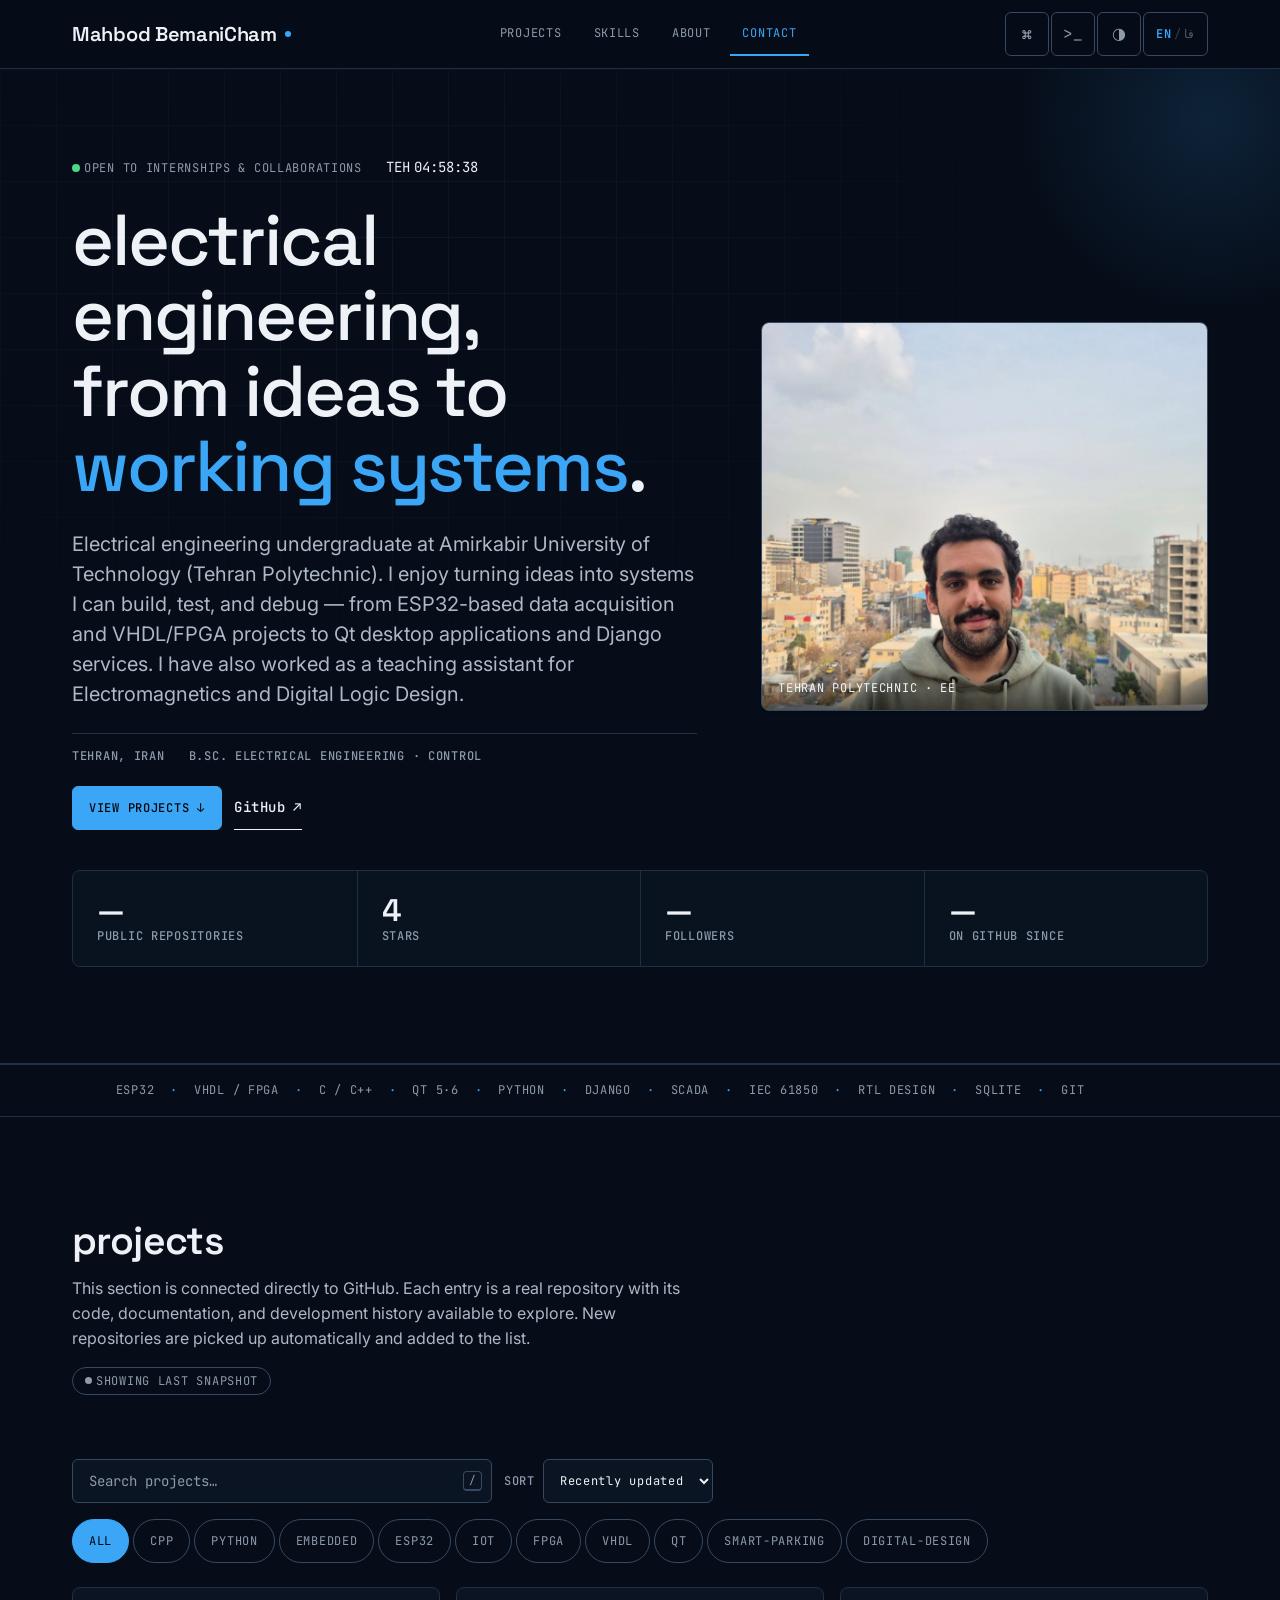
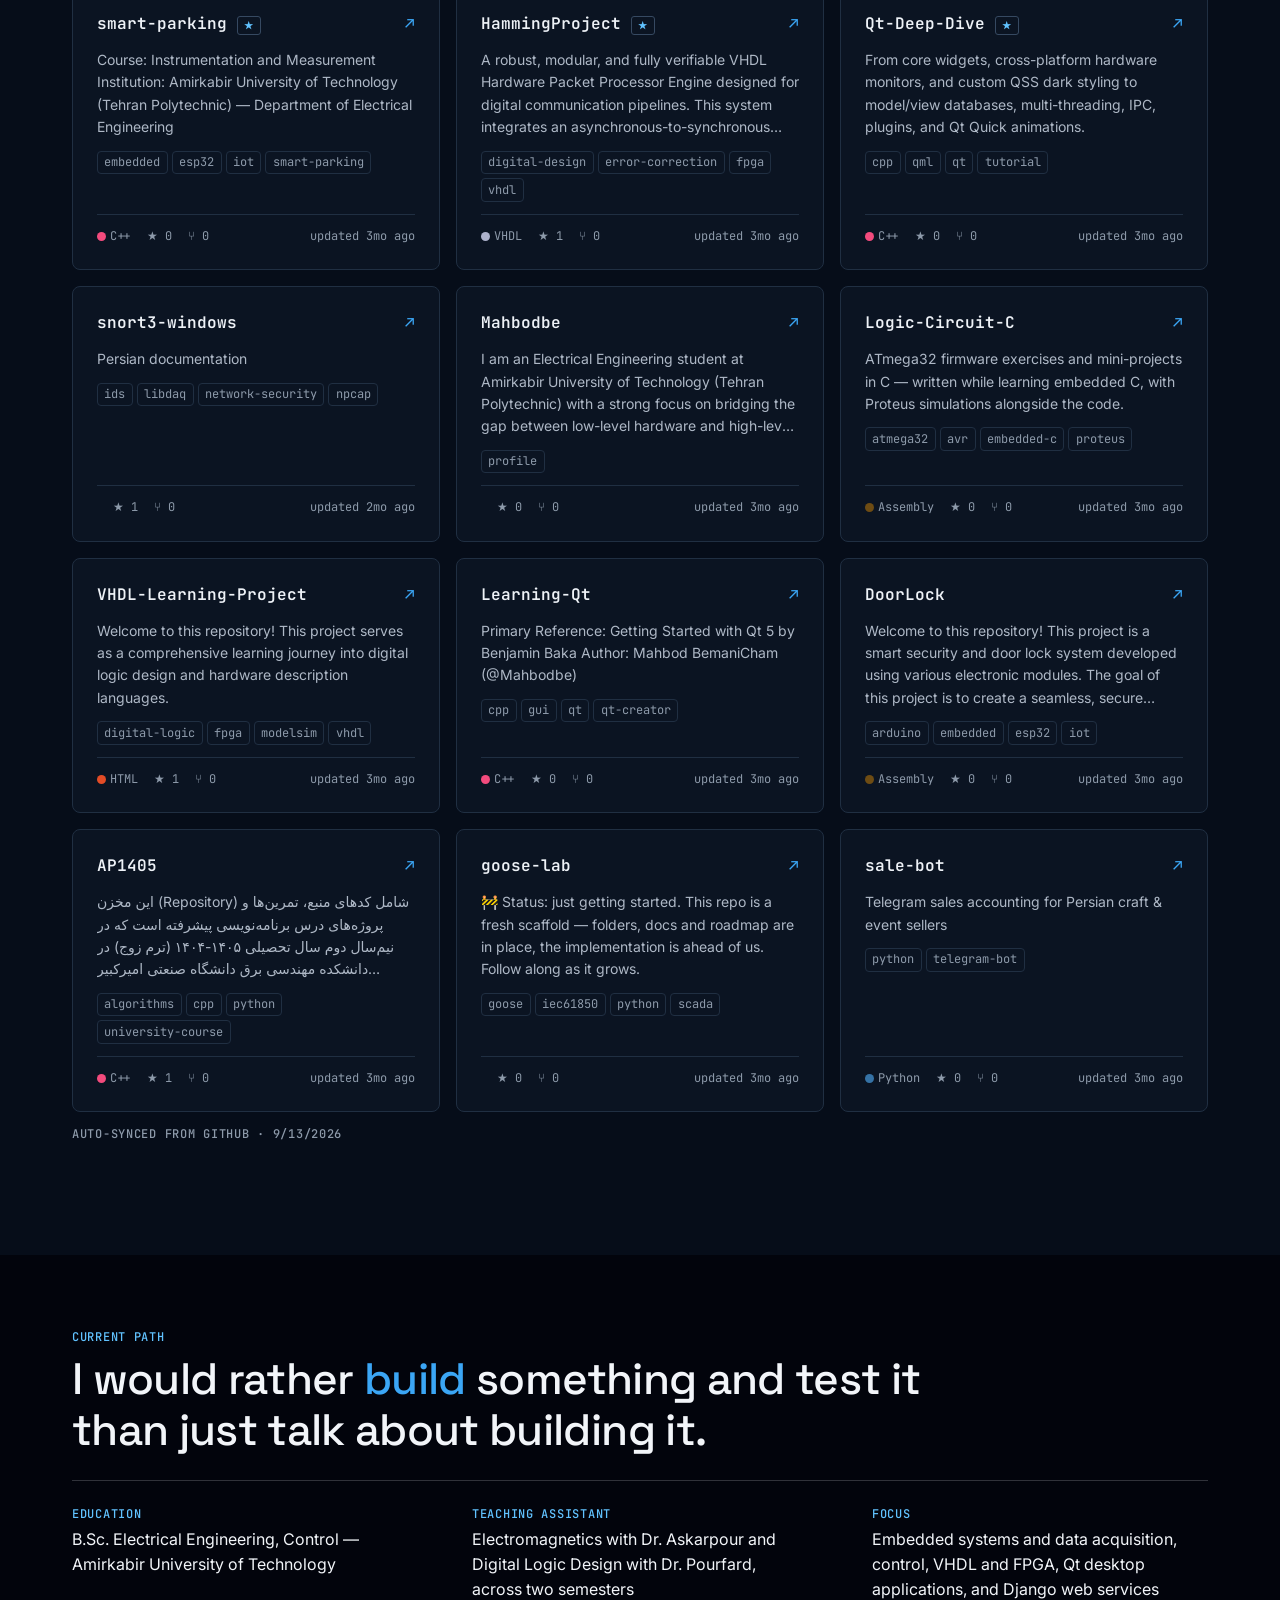
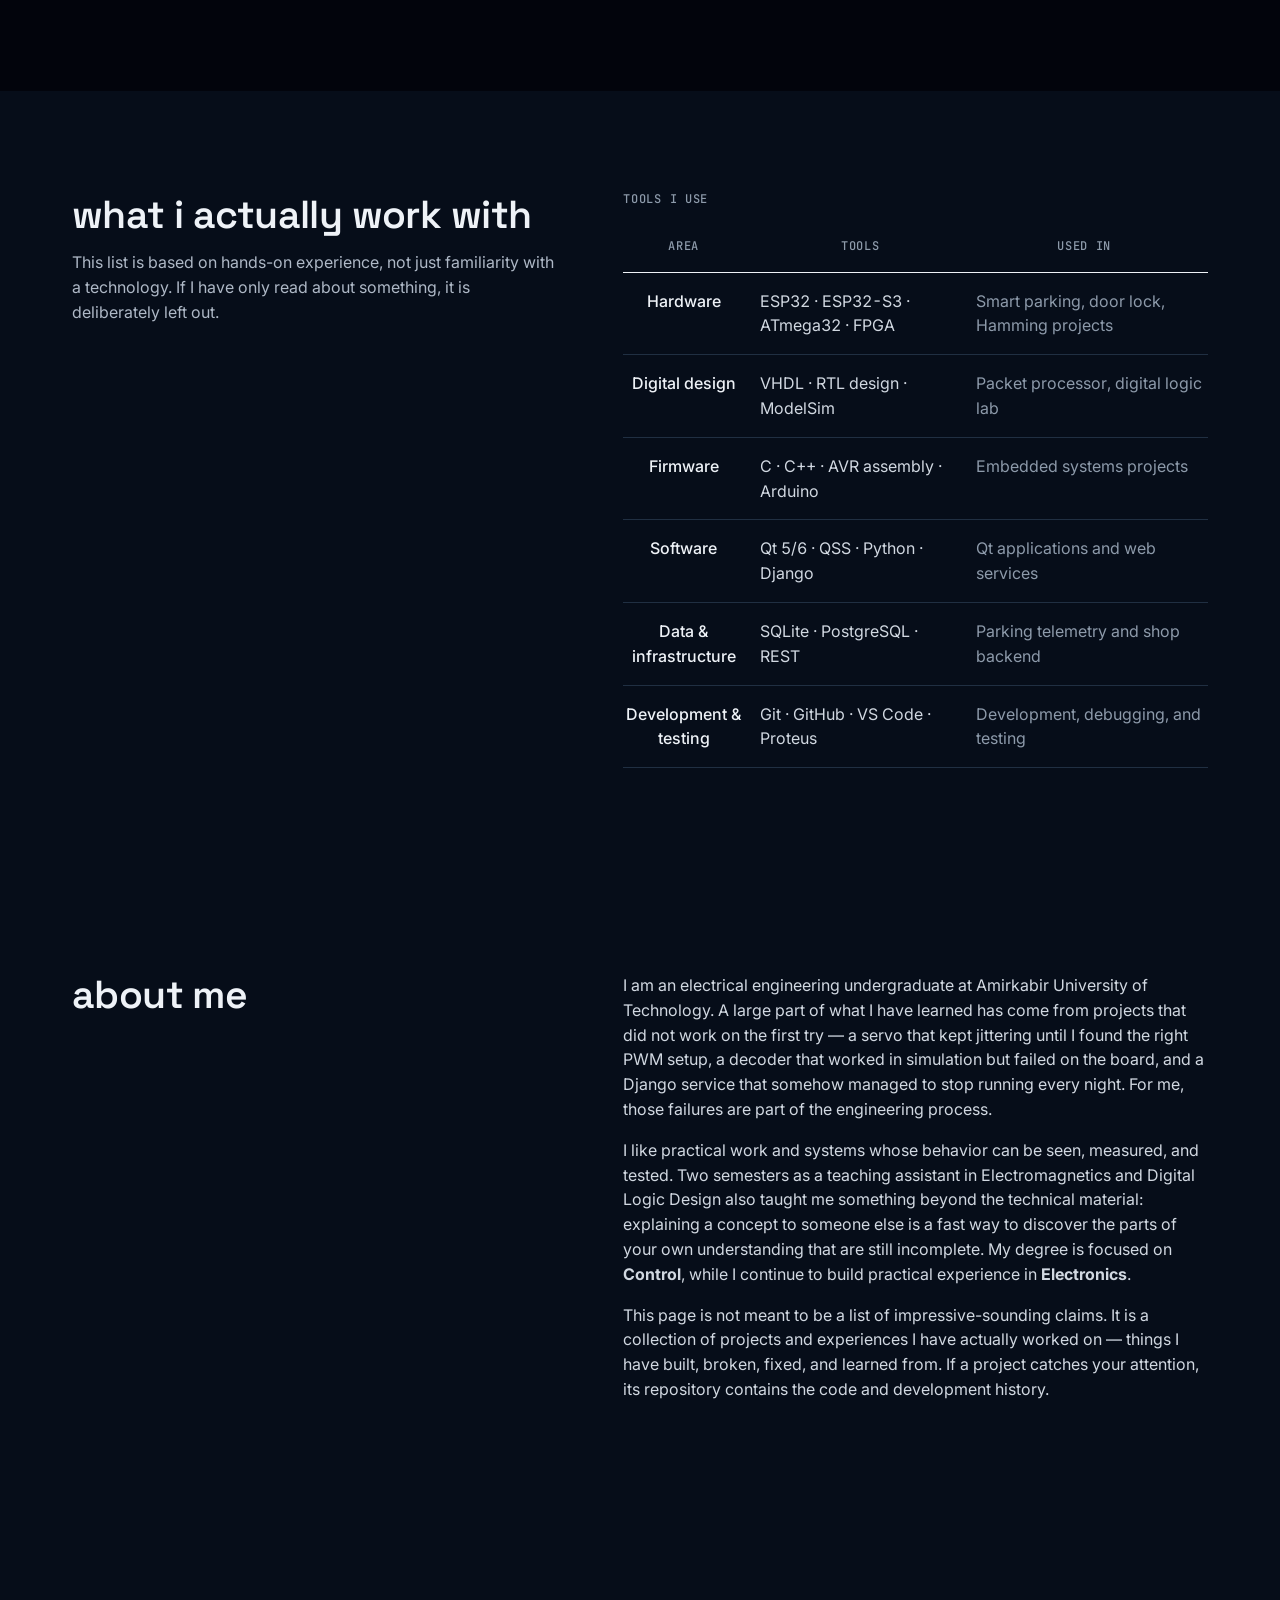
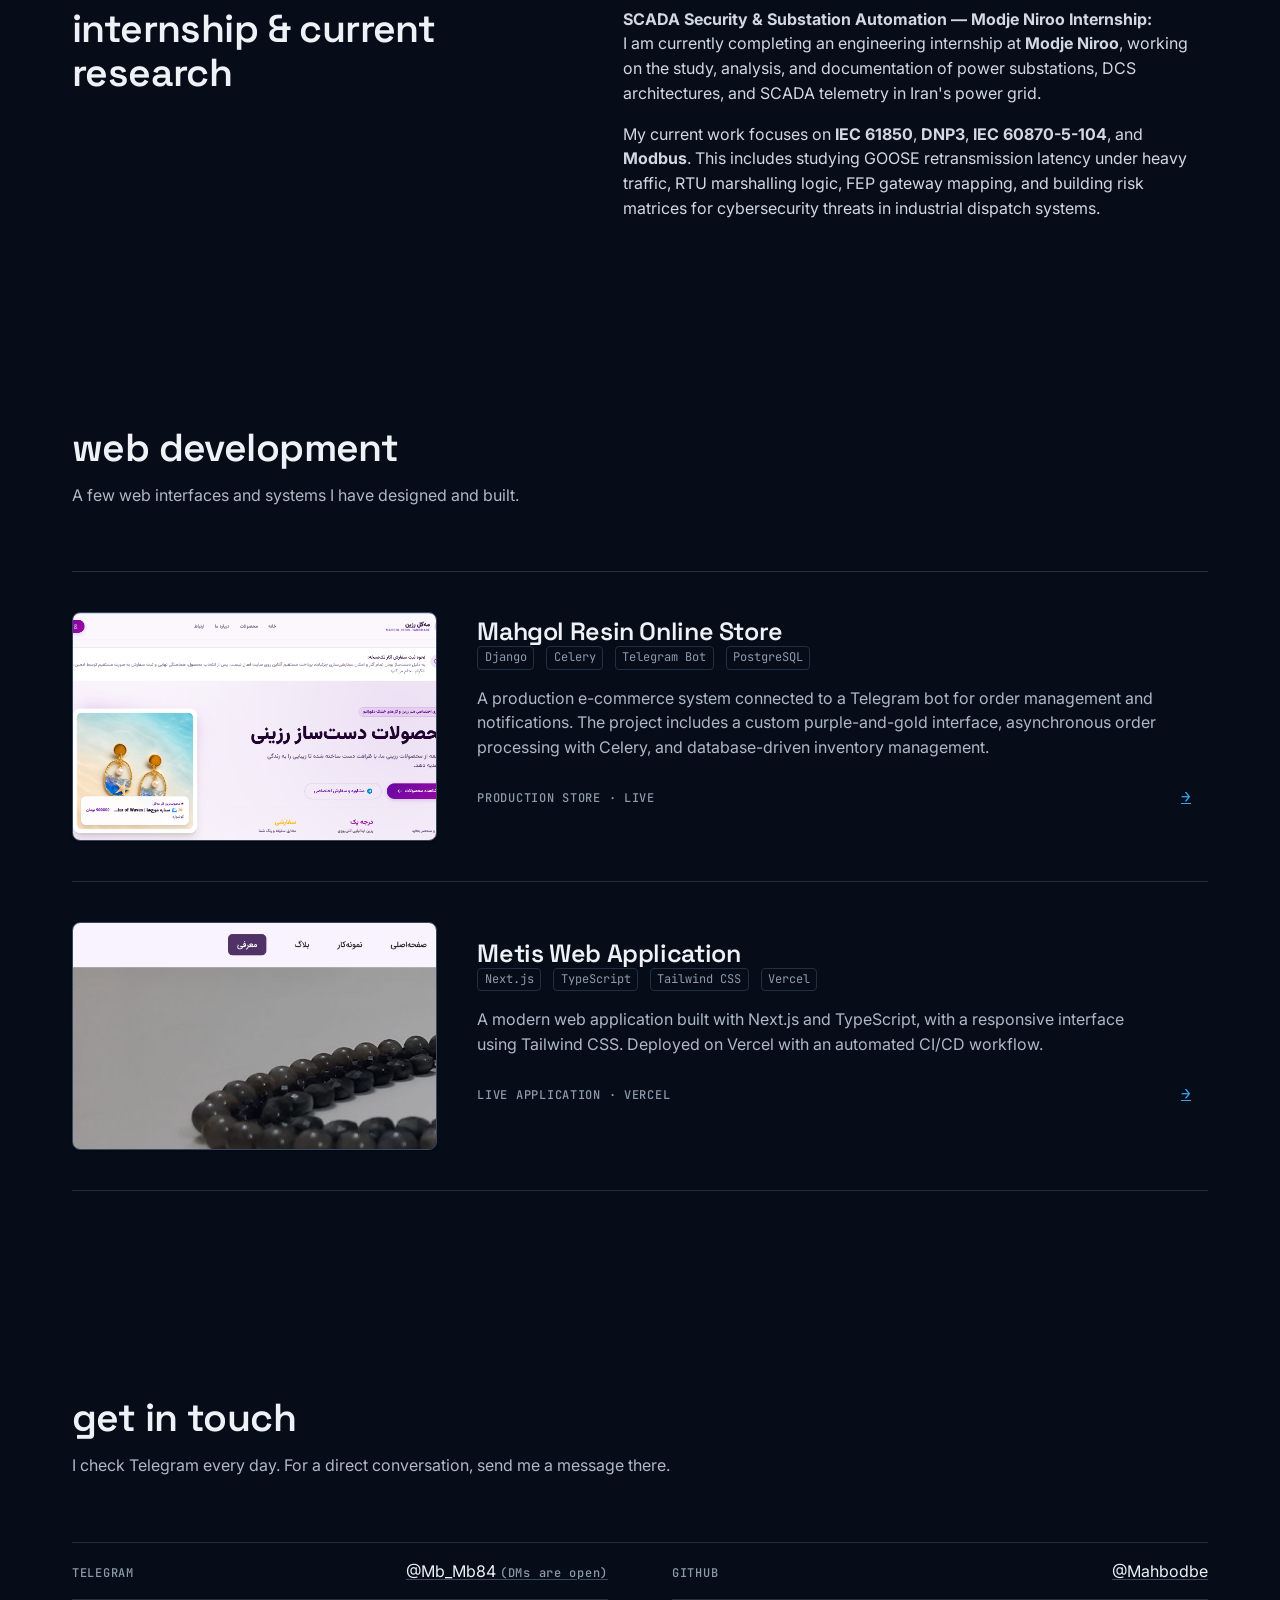
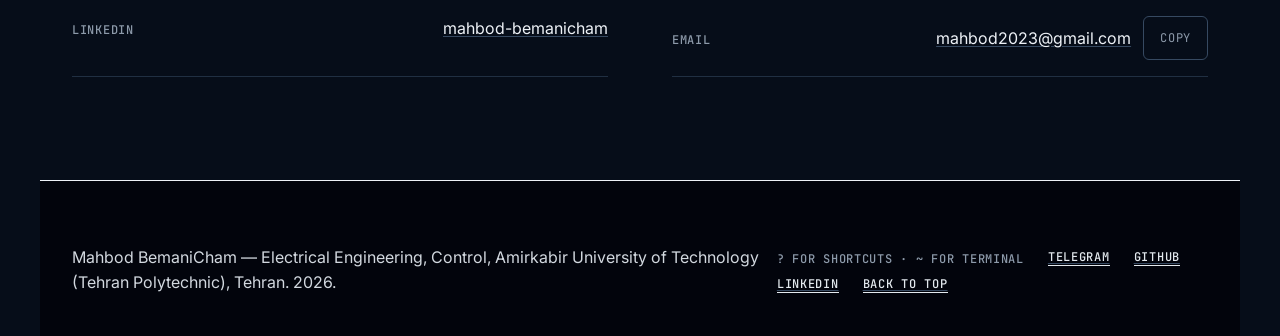
==== index.html @ abaa996c "Update index.html" ====
<!DOCTYPE html>
<html lang="en" data-theme="cobalt">
<head>
<meta charset="UTF-8" />
<meta name="viewport" content="width=device-width, initial-scale=1" />
<title>Mahbod BemaniCham — Electrical Engineering, Amirkabir University of Technology</title>
<meta name="robots" content="index, follow" />
<link rel="canonical" href="https://nomoreidea.ir/" />
<meta property="og:url" content="https://nomoreidea.ir/" />
<meta property="og:site_name" content="Mahbod BemaniCham" />
<meta name="twitter:card" content="summary_large_image" />
<meta name="twitter:title" content="Mahbod BemaniCham — Electrical Engineering, AUT" />
<meta name="twitter:description" content="Electrical engineering student at Amirkabir University of Technology. Embedded systems, digital design, and instrumentation." />
<meta name="twitter:image" content="https://avatars.githubusercontent.com/u/129793596?v=4" />
<meta name="description" content="Electrical engineering student at Amirkabir University of Technology (Tehran Polytechnic). Embedded systems, digital design, and instrumentation — a living index of work, synced straight from GitHub." />
<meta name="color-scheme" content="dark light" />
<meta name="theme-color" content="#141824" />
<meta property="og:type" content="profile" />
<meta property="og:title" content="Mahbod BemaniCham — Electrical Engineering, AUT" />
<meta property="og:description" content="Embedded systems, digital design, and instrumentation. A living index of work." />
<meta property="og:image" content="https://avatars.githubusercontent.com/u/129793596?v=4" />
<link rel="icon" href="data:image/svg+xml,%3Csvg xmlns='http://www.w3.org/2000/svg' viewBox='0 0 32 32'%3E%3Crect width='32' height='32' rx='6' fill='%2310131c'/%3E%3Crect x='8' y='8' width='16' height='16' rx='2' fill='%235aa7ff'/%3E%3C/svg%3E" />
<script>
/* theme + language boot — runs before paint to avoid flashes */
(function(){try{
  var t=localStorage.getItem("site_theme");if(t)document.documentElement.setAttribute("data-theme",t);
  var l=localStorage.getItem("site_lang");
  if(l){document.documentElement.lang=l;document.documentElement.dir=(l==="fa"?"rtl":"ltr");}
}catch(e){}})();
</script>
<link rel="preconnect" href="https://fonts.googleapis.com" />
<link rel="preconnect" href="https://fonts.gstatic.com" crossorigin />
<link rel="preconnect" href="https://api.github.com" />
<link href="https://fonts.googleapis.com/css2?family=Space+Grotesk:wght@400;500;600;700&family=Inter:wght@400;500;600&family=JetBrains+Mono:wght@400;500;600&family=Vazirmatn:wght@400;500;600;700&display=swap" rel="stylesheet" />
<link rel="stylesheet" href="css/site.css" />
<script type="application/ld+json">
{
  "@context": "https://schema.org",
  "@type": "Person",
  "name": "Mahbod BemaniCham",
  "url": "https://nomoreidea.ir/",
  "image": "https://avatars.githubusercontent.com/u/129793596?v=4",
  "jobTitle": "Electrical Engineering Student",
  "description": "Electrical engineering student focused on embedded systems, digital design, and instrumentation.",
  "affiliation": {
    "@type": "CollegeOrUniversity",
    "name": "Amirkabir University of Technology"
  },
  "sameAs": [
    "https://github.com/Mahbodbe",
    "https://www.linkedin.com/in/mahbod-bemanicham-048b252ab"
  ],
  "knowsAbout": [
    "Embedded Systems",
    "Digital Design",
    "FPGA",
    "VHDL",
    "ESP32",
    "SCADA",
    "Industrial Control Systems"
  ]
}
</script>
</head>

<body>
<a class="skip" href="#work" data-i18n="skip_to_index">Skip to the index</a>
<div class="progress" aria-hidden="true"><i id="progressBar"></i></div>

<header class="nav">
  <div class="shell nav__inner">
    <a class="wordmark" href="#top"><span data-i18n="brand">Mahbod BemaniCham</span><span class="wordmark__dot" aria-hidden="true"></span></a>
    <nav class="nav__links" aria-label="Sections">
      <a class="nav__link" href="#work" data-i18n="nav_work">Work</a>
      <a class="nav__link" href="#stack" data-i18n="nav_stack">Stack</a>
      <a class="nav__link" href="#about" data-i18n="nav_about">About</a>
      <a class="nav__link" href="#contact" data-i18n="nav_contact">Contact</a>
    </nav>
    <div class="nav__actions">
      <button class="icon-btn" id="palBtn" type="button" aria-label="Open command palette" title="Ctrl K"><span aria-hidden="true">⌘</span></button>
      <button class="icon-btn" id="termBtn" type="button" aria-label="Open terminal" title="~"><span aria-hidden="true">>_</span></button>
      <button class="icon-btn" id="themeToggle" type="button" aria-label="Cycle color theme" title="T"><span aria-hidden="true">◑</span></button>
      <button class="lang-toggle" id="langToggle" type="button" aria-label="Switch language" data-i18n-aria="switch_language">
        <span class="lang-opt" data-l="en">EN</span><span class="lang-sep">/</span><span class="lang-opt" data-l="fa">فا</span>
      </button>
    </div>
  </div>
</header>

<main id="top">

  <!-- ── hero ─────────────────────────────────────────────── -->
  <section class="band hero">
    <div class="shell">
      <div class="status-row">
        <span class="status"><span class="status__dot" aria-hidden="true"></span><span data-i18n="status_open">Open to internships & collaborations</span></span>
        <span class="clock" aria-hidden="true"><span>TEH</span><span id="tehranClock">--:--:--</span></span>
      </div>
      <div class="hero__grid">
        <div class="hero__col">
          <h1 class="hero__display" data-i18n="hero_title">electrical engineering, built with <em>precision</em>.</h1>
          <p class="hero__lede" data-i18n="hero_lede">
            Undergraduate at Amirkabir University of Technology (Tehran Polytechnic).
            I work at the seam where firmware meets hardware — ESP32 data acquisition,
            VHDL on FPGA, Qt desktop applications, Django services. Teaching assistant
            for Electromagnetics and Digital Logic Design.
          </p>
          <div class="hero__meta">
            <span class="label" data-i18n="meta_loc">Tehran, Iran</span>
            <span class="label" data-i18n="meta_degree">B.Sc. Electrical Engineering (Control Major · Electronics Minor)</span>
          </div>
          <div class="hero__actions" style="display:flex;flex-wrap:wrap;gap:var(--space-sm);">
            <a class="btn-solid" href="#work"><span data-i18n="view_index">Browse the live index</span> <span aria-hidden="true">↓</span></a>
            <a class="cta-type" href="https://github.com/Mahbodbe" target="_blank" rel="noreferrer">GitHub <span aria-hidden="true">↗</span></a>
          </div>
        </div>
        <figure class="hero__portrait">
          <img class="hero__img" src="images/mahbod.jpg" alt="Mahbod BemaniCham — Chest-up portrait against Tehran cityscape" fetchpriority="high" />
          <figcaption>Tehran Polytechnic · EE</figcaption>
        </figure>
      </div>
      <div class="stats reveal" id="stats">
        <div class="stats__cell"><span class="stats__num" id="statRepos">—</span><span class="label" data-i18n="count_repos">Public repositories</span></div>
        <div class="stats__cell"><span class="stats__num" id="statStars">—</span><span class="label" data-i18n="count_stars">Stars earned</span></div>
        <div class="stats__cell"><span class="stats__num" id="statFollowers">—</span><span class="label" data-i18n="count_followers">Followers</span></div>
        <div class="stats__cell"><span class="stats__num" id="statSince">—</span><span class="label" data-i18n="count_since">On GitHub since</span></div>
      </div>
    </div>
  </section>

  <!-- ── capabilities ─────────────────────────────────────── -->
  <div class="band caps" role="presentation">
    <ul class="shell">
      <li>ESP32</li><li>VHDL / FPGA</li><li>C / C++</li><li>Qt 5·6</li><li>Python</li><li>Django</li>
      <li>SCADA</li><li>IEC 61850</li><li>RTL Design</li><li>SQLite</li><li>Git</li>
    </ul>
  </div>

  <!-- ── live project index (dynamic) ─────────────────────── -->
  <section class="band section" id="work">
    <div class="shell">
      <header class="section__head">
        <h2 class="section__title" data-i18n="work_title">the index</h2>
        <p class="section__note" data-i18n="work_note">Every entry below is a repository you can open and read. This section is wired directly to GitHub — when a new repository appears, its card is generated automatically from the top of its README.</p>
        <span class="badge-live is-off" id="liveBadge"><i aria-hidden="true"></i><span id="liveBadgeText" data-i18n="badge_syncing">syncing…</span></span>
      </header>
      <div class="toolbar">
        <div class="toolbar__search">
          <input id="projSearch" type="search" autocomplete="off" spellcheck="false"
                 placeholder="Filter repositories…" aria-label="Filter repositories" data-i18n-ph="search_ph" />
          <kbd class="kbd" aria-hidden="true">/</kbd>
        </div>
        <label class="toolbar__sort">
          <span class="label" data-i18n="sort_label">sort</span>
          <select id="projSort" aria-label="Sort repositories">
            <option value="pushed" data-i18n="sort_pushed">Recently pushed</option>
            <option value="stars" data-i18n="sort_stars">Most starred</option>
            <option value="name" data-i18n="sort_name">Name A→Z</option>
          </select>
        </label>
      </div>
      <div class="chips" id="projChips"></div>
      <div class="pgrid" id="projectGrid" aria-live="polite">
        <noscript><p class="pgrid-state">JavaScript is off — browse repositories directly at github.com/Mahbodbe</p></noscript>
      </div>
      <p class="sync-note label" id="syncNote" data-i18n="sync_pending">snapshot pending first sync</p>
    </div>
  </section>

  <!-- ── plate ────────────────────────────────────────────── -->
  <section class="plate"><div class="shell"><div class="plate__inner"><span class="plate__label" data-i18n="plate_label">Live Environment</span><p class="plate__claim" data-i18n="plate_claim">I would rather build the thing than <em>write</em> about building it.</p><dl class="plate__grid"><div class="plate__row"><dt data-i18n="studying">Studying</dt><dd data-i18n="studying_value">B.Sc. Electrical Engineering (Control Major · Electronics Minor), Amirkabir University of Technology (Tehran Polytechnic)</dd></div><div class="plate__row"><dt data-i18n="ta">Teaching assistant</dt><dd data-i18n="ta_value">Electromagnetics (Dr. Askarpour) and Digital Logic Design (Dr. Pourfard), separate semesters</dd></div><div class="plate__row"><dt data-i18n="focus">Focus</dt><dd data-i18n="focus_value">Embedded data acquisition, VHDL on FPGA, Qt desktop applications, Django web services</dd></div></dl></div></div></section>

  <!-- ── stack ────────────────────────────────────────────── -->
  <section class="band section" id="stack"><div class="shell"><div class="section--split"><header class="section__head"><h2 class="section__title" data-i18n="tools_title">what i actually use</h2><p class="section__note" data-i18n="tools_note">Grouped by where it sits in a build, not by how confident it sounds. Anything I have only read about is not on this list.</p></header><table class="spec"><caption class="label" data-i18n="tools_caption">Working tool set</caption><thead><tr><th scope="col" data-i18n="tools_layer">Layer</th><th scope="col" data-i18n="tools_tools">Tools</th><th scope="col" data-i18n="tools_used">Used in</th></tr></thead><tbody><tr><th scope="row" data-i18n="tool_silicon">Silicon</th><td>ESP32 · ESP32-S3 · ATmega32 · FPGA</td><td data-i18n="tool_silicon_used">Parking DAQ, door lock, Hamming</td></tr><tr><th scope="row" data-i18n="tool_hdl">Hardware description</th><td>VHDL · RTL design · ModelSim</td><td data-i18n="tool_hdl_used">Packet processor, logic lab</td></tr><tr><th scope="row" data-i18n="tool_firmware">Firmware</th><td>C · C++ · AVR assembly · Arduino</td><td data-i18n="tool_firmware_used">All embedded builds</td></tr><tr><th scope="row" data-i18n="tool_application">Application</th><td>Qt 5/6 · QSS · Python · Django</td><td data-i18n="tool_application_used">Qt Deep Dive, web services</td></tr><tr><th scope="row" data-i18n="tool_data">Data</th><td>SQLite · PostgreSQL · REST</td><td data-i18n="tool_data_used">Parking telemetry, shop backend</td></tr><tr><th scope="row" data-i18n="tool_bench">Bench</th><td>Git · GitHub · VS Code · Proteus</td><td data-i18n="tool_bench_used">Every project above</td></tr></tbody></table></div></div></section>

  <!-- ── about ────────────────────────────────────────────── -->
  <section class="band section" id="about"><div class="shell section--split"><header class="section__head"><h2 class="section__title" data-i18n="about_title">about</h2></header><div class="prose"><p data-i18n="about_p1">I am an electrical engineering undergraduate at Amirkabir University of Technology. Most of what I know came from projects that did not work the first time — a servo that jittered until the PWM channel was right, a decoder that passed simulation and failed on the board, a Django worker that died quietly every night at three.</p><p data-i18n="about_p2">I prefer hardware you can touch and courses you can teach. Two semesters as an undergraduate teaching assistant — Electromagnetics with Dr. Askarpour, Digital Logic Design with Dr. Pourfard — taught me that explaining a concept twice is the fastest way to find the hole in your own understanding of it. My academic path is anchored on a <strong>Control Systems</strong> major, actively reinforced with an <strong>Electronics</strong> minor.</p><p data-i18n="about_p3">This page is an index, not a pitch. If something here is relevant to you, the repository is one click away and the commit history is honest about how long it took.</p></div></div></section>

  <!-- ── internships ──────────────────────────────────────── -->
  <section class="band section" id="internships"><div class="shell section--split"><header class="section__head"><h2 class="section__title" data-i18n="internships_title">internships & active research</h2></header><div class="prose"><p data-i18n="int_p1"><strong>SCADA Security & Substation Automation (Modje Niroo Internship):</strong><br />I am currently passing an engineering internship at <strong>Modje Niroo</strong>, actively analyzing, studying, and documenting conventional substations, DCS (Distributed Control Systems), and national SCADA telemetry layouts in Iran's power grid.</p><p data-i18n="int_p2">My current research focuses on the <strong>IEC 61850</strong>, <strong>DNP3</strong>, <strong>IEC 60870-5-104</strong>, and <strong>Modbus</strong> protocol chains. Specifically, I am compiling detailed technical logs on GOOSE message retransmission latency under heavy traffic spikes, RTU marshalling logic, FEP gateway mapping, and compiling risk matrices for potential cybersecurity threat vectors on industrial dispatching.</p></div></div></section>

  <!-- ── web designs ──────────────────────────────────────── -->
  <section class="band section" id="webdesigns"><div class="shell"><header class="section__head"><h2 class="section__title" data-i18n="webdesigns_title">web designs</h2><p class="section__note" data-i18n="webdesigns_note">Selected web interfaces and storefront systems I have engineered.</p></header><div class="index"><div class="row"><div class="row__thumb"><img src="images/projects/mahgol.png" alt="Mahgol Resin Storefront — live preview" loading="lazy" /></div><div><h3 class="row__title" data-i18n="w1_title">Mahgol Resin E-Commerce Storefront</h3><ul class="row__stack"><li>Django</li><li>Celery</li><li>Telegram Bot</li><li>PostgreSQL</li></ul><p class="row__desc" data-i18n="w1_desc">A high-performance production e-commerce engine integrated with an active Telegram notification bot for seamless purchase workflows. Features a royal purple and gold theme customized to match the brand's exact design palette, asynchronous order dispatching with Celery, and real-time database-driven product inventory management.</p><p class="row__side"><span class="label" data-i18n="w1_side">Production-grade storefront · Live</span><a class="row__arrow mono" href="http://r8plj5dvfcc5.zozodogg.com/" target="_blank" rel="noreferrer" aria-label="Open Mahgol Resin live site">→</a></p></div></div><div class="row"><div class="row__thumb"><img src="images/projects/metis.png" alt="Metis Web Application — live preview" loading="lazy" /></div><div><h3 class="row__title" data-i18n="w2_title">Metis Web Application</h3><ul class="row__stack"><li>Next.js</li><li>TypeScript</li><li>Tailwind CSS</li><li>Vercel</li></ul><p class="row__desc" data-i18n="w2_desc">A modern web application built with Next.js and TypeScript, featuring a responsive design with Tailwind CSS. Deployed on Vercel with automatic CI/CD pipeline.</p><p class="row__side"><span class="label" data-i18n="w2_side">Live application · Vercel deployment</span><a class="row__arrow mono" href="https://metis-web-chi.vercel.app/" target="_blank" rel="noreferrer" aria-label="Open Metis live site">→</a></p></div></div></div></div></section>

  <!-- ── contact ──────────────────────────────────────────── -->
  <section class="band section" id="contact"><div class="shell"><header class="section__head"><h2 class="section__title" data-i18n="contact_title">get in touch</h2><p class="section__note" data-i18n="contact_note">Telegram is checked daily. Drop a direct message there.</p></header><dl class="contact"><div class="contact__row"><dt class="label" data-i18n="contact_telegram">Telegram</dt><dd><a class="link" href="https://t.me/Mb_Mb84" target="_blank" rel="noreferrer">@Mb_Mb84 <span class="label label--normal" data-i18n="contact_dm">(DMs are open — fast response)</span></a></dd></div><div class="contact__row"><dt class="label" data-i18n="contact_github">GitHub</dt><dd><a class="link" href="https://github.com/Mahbodbe" target="_blank" rel="noreferrer">@Mahbodbe</a></dd></div><div class="contact__row"><dt class="label" data-i18n="contact_linkedin">LinkedIn</dt><dd><a class="link" href="https://www.linkedin.com/in/mahbod-bemanicham-048b252ab" target="_blank" rel="noreferrer">mahbod-bemanicham</a></dd></div><div class="contact__row"><dt class="label" data-i18n="contact_email">Email</dt><dd><a class="link" href="mailto:mahbod2023@gmail.com">mahbod2023@gmail.com</a><button class="copy-btn" id="copyEmail" type="button" data-i18n="copy_email">copy</button></dd></div></dl></div></section>
</main>

<footer class="band"><div class="shell colophon"><p class="colophon__text" data-i18n="footer_text">Mahbod BemaniCham — Electrical Engineering (Control major, Electronics minor), Amirkabir University of Technology (Tehran Polytechnic), Tehran. 2026.</p><div class="colophon__meta"><span class="label" data-i18n="footer_hint">press ? for shortcuts · ~ for terminal</span><a class="link label" href="https://t.me/Mb_Mb84" target="_blank" rel="noreferrer">Telegram</a><a class="link label" href="https://github.com/Mahbodbe" target="_blank" rel="noreferrer">GitHub</a><a class="link label" href="https://www.linkedin.com/in/mahbod-bemanicham-048b252ab" target="_blank" rel="noreferrer">LinkedIn</a><a class="link label" href="#top" data-i18n="back_to_top">Back to top</a></div></div></footer>

<!-- ── command palette ────────────────────────────────────── -->
<div class="palette" id="palette" hidden role="dialog" aria-modal="true" aria-label="Command palette">
  <div class="palette__panel">
    <input class="palette__input" id="palInput" type="text" autocomplete="off" spellcheck="false" placeholder="Type a command or search…" data-i18n-ph="pal_ph" aria-label="Command input" />
    <ul class="palette__list" id="palList" role="listbox"></ul>
  </div>
</div>

<!-- ── terminal drawer ────────────────────────────────────── -->
<section class="term" id="term" hidden role="dialog" aria-modal="false" aria-label="Interactive terminal">
  <div class="term__bar"><span class="term__title">mahbod@tehran — zsh</span><button class="icon-btn" id="termClose" type="button" aria-label="Close terminal"><span aria-hidden="true">×</span></button></div>
  <div class="term__out" id="termOut"></div>
  <form class="term__line" id="termForm"><span class="term__prompt" aria-hidden="true">$</span><input id="termIn" type="text" autocomplete="off" spellcheck="false" aria-label="Terminal command" /></form>
</section>

<!-- ── shortcuts modal ────────────────────────────────────── -->
<div class="modal" id="shortcuts" hidden role="dialog" aria-modal="true" aria-label="Keyboard shortcuts">
  <div class="modal__panel">
    <h2 class="modal__title" data-i18n="sc_title">keyboard shortcuts</h2>
    <table><tbody>
      <tr><td data-i18n="sc_palette">Open command palette</td><td><kbd class="kbd">Ctrl</kbd> <kbd class="kbd">K</kbd></td></tr>
      <tr><td data-i18n="sc_search">Focus repository filter</td><td><kbd class="kbd">/</kbd></td></tr>
      <tr><td data-i18n="sc_theme">Cycle color theme</td><td><kbd class="kbd">T</kbd></td></tr>
      <tr><td data-i18n="sc_lang">Toggle EN / فارسی</td><td><kbd class="kbd">L</kbd></td></tr>
      <tr><td data-i18n="sc_term">Toggle terminal</td><td><kbd class="kbd">~</kbd></td></tr>
      <tr><td data-i18n="sc_help">This dialog</td><td><kbd class="kbd">?</kbd></td></tr>
      <tr><td data-i18n="sc_esc">Close overlays</td><td><kbd class="kbd">Esc</kbd></td></tr>
    </tbody></table>
    <button class="copy-btn modal__close" id="scClose" type="button" data-i18n="sc_close">close</button>
  </div>
</div>

<div class="toasts" id="toasts" aria-live="polite"></div>

<script src="js/i18n.js" defer></script>
<script src="js/data.js" defer></script>
<script src="js/app.js" defer></script>
</body>
</html>
---- css/site.css ----
/* Hallmark · genre: modern-minimal · macrostructure: Index-First
 * theme: Cobalt Night (default) + Paper / CRT / Ember via [data-theme]
 * v2: dynamic GitHub-backed project index, command palette, terminal,
 *     live stats, multi-theme, bilingual EN/FA with RTL.
 */

@import url("tokens.css");

html, body { overflow-x: hidden; }
*, *::before, *::after { box-sizing: border-box; }
html { -webkit-text-size-adjust: 100%; scroll-behavior: smooth; }
body {
  margin: 0;
  background: var(--color-paper);
  color: var(--color-ink-2);
  font-family: var(--font-body);
  font-size: var(--text-base);
  line-height: var(--lh-body);
  font-weight: 400;
  -webkit-font-smoothing: antialiased;
  text-rendering: optimizeLegibility;
  transition: background-color 0.25s var(--ease-out), color 0.25s var(--ease-out);
}
img, svg { display: block; max-width: 100%; height: auto; }
::selection { background: var(--color-accent); color: var(--color-accent-ink); }
:focus-visible { outline: 2px solid var(--color-focus); outline-offset: 2px; }

/* ── scroll progress ─────────────────────────────────────── */
.progress { position: fixed; top: 0; left: 0; right: 0; height: 2px; z-index: calc(var(--z-sticky-nav) + 1); pointer-events: none; background: transparent; display: none; }
.progress.on { display: block; }
.progress i { display: block; height: 100%; width: 0; background: linear-gradient(90deg, var(--color-accent), var(--color-accent-bright)); transition: width 80ms linear; }

/* ── utilities ───────────────────────────────────────────── */
.shell { width: 100%; max-width: var(--shell); min-width: 0; margin-inline: auto; padding-inline: var(--page-gutter); }
.band { position: relative; min-width: 0; }
.label {
  font-family: var(--font-label);
  font-size: var(--text-xs);
  font-weight: 500;
  line-height: 1;
  letter-spacing: var(--tracking-label);
  text-transform: uppercase;
  color: var(--color-muted);
}
.mono { font-family: var(--font-mono); font-variant-numeric: tabular-nums; }
.tnum { font-variant-numeric: tabular-nums; }
.link { color: var(--color-ink); text-decoration: underline; text-decoration-color: var(--color-rule-2); text-decoration-thickness: 1px; text-underline-offset: 2px; transition: color var(--dur-short) var(--ease-out), text-decoration-color var(--dur-short) var(--ease-out); }
.link:hover { color: var(--color-accent); text-decoration-color: var(--color-accent); }

/* off-screen until focused — clip-path instead of left:-9999px */
.skip { position: absolute; inset-inline-start: 0; top: 0; width: 1px; height: 1px; overflow: hidden; clip-path: inset(50%); white-space: nowrap; z-index: var(--z-modal); background: var(--color-graphite); color: var(--color-footer-link); padding: var(--space-sm) var(--space-md); font-family: var(--font-label); font-size: var(--text-xs); letter-spacing: var(--tracking-label); text-transform: uppercase; text-decoration: none; }
.skip:focus { width: auto; height: auto; overflow: visible; clip-path: none; inset-inline-start: var(--page-gutter); top: var(--space-xs); }

/* every real <button> meets the 44px floor (WCAG + CI audit) */
button { min-height: 44px; min-width: 44px; }
.icon-btn {
  display: inline-flex; align-items: center; justify-content: center;
  width: 44px; height: 44px; padding: 0;
  background: transparent;
  border: var(--rule-hair) solid var(--color-rule-2);
  border-radius: var(--radius-input);
  cursor: pointer;
  font-family: var(--font-label);
  font-size: 1rem; line-height: 1;
  color: var(--color-muted);
  transition: border-color var(--dur-short) var(--ease-out), color var(--dur-short) var(--ease-out), background-color var(--dur-short) var(--ease-out);
}
.icon-btn:hover { border-color: var(--color-accent); color: var(--color-accent); }

kbd.kbd {
  font-family: var(--font-label);
  font-size: 0.6875rem;
  line-height: 1;
  color: var(--color-muted);
  border: var(--rule-hair) solid var(--color-rule-2);
  border-bottom-width: 2px;
  border-radius: 4px;
  padding: 3px 5px;
  white-space: nowrap;
}

/* reveal on scroll */
.reveal { opacity: 0; transform: translateY(14px); transition: opacity 0.5s var(--ease-out), transform 0.5s var(--ease-out); }
.reveal.in { opacity: 1; transform: none; }
@media (prefers-reduced-motion: reduce) { .reveal { opacity: 1; transform: none; } }

/* ── nav ─────────────────────────────────────────────────── */
.nav {
  position: relative;
  z-index: var(--z-sticky-nav);
  background: color-mix(in oklab, var(--color-paper) 78%, transparent);
  backdrop-filter: blur(12px);
  border-bottom: var(--rule-hair) solid var(--color-rule);
}
.nav.nav--stuck {
  position: fixed;
  inset-block-start: 0; inset-inline: 0;
  background: color-mix(in oklab, var(--color-paper) 94%, transparent);
  box-shadow: 0 6px 20px rgba(0, 0, 0, 0.18);
  animation: nav-drop-in 220ms var(--ease-out) both;
}
body.nav-has-sticky { padding-top: 64px; }
@keyframes nav-drop-in { from { transform: translateY(-100%); } to { transform: translateY(0); } }

.nav__inner { display: flex; align-items: center; justify-content: space-between; gap: var(--space-md); min-height: 4rem; min-width: 0; padding-block: var(--space-sm); }
.wordmark { display: inline-flex; align-items: center; gap: var(--space-xs); min-width: 0; height: 44px; align-self: center; font-family: var(--font-display); font-size: var(--text-md); font-weight: 600; line-height: 1; letter-spacing: var(--tracking-tight); color: var(--color-ink); text-decoration: none; white-space: nowrap; }
.wordmark:hover { color: var(--color-accent); }
.wordmark__dot { width: 6px; height: 6px; background: var(--color-accent); border-radius: 50%; display: inline-block; flex: none; box-shadow: 0 0 8px var(--color-glow); }

.nav__links { display: flex; align-items: center; gap: var(--space-xs); }
.nav__link { display: inline-flex; align-items: center; height: 44px; padding-inline: var(--space-sm); font-family: var(--font-label); font-size: var(--text-xs); letter-spacing: var(--tracking-label); text-transform: uppercase; color: var(--color-muted); text-decoration: none; white-space: nowrap; border-bottom: 2px solid transparent; transition: color var(--dur-short) var(--ease-out), border-color var(--dur-short) var(--ease-out); }
.nav__link:hover { color: var(--color-ink); }
.nav__link.is-active { color: var(--color-accent); border-bottom-color: var(--color-accent); }

.nav__actions { display: flex; align-items: center; gap: var(--space-3xs); }

.lang-toggle {
  display: inline-flex; align-items: center; justify-content: center; gap: var(--space-3xs);
  height: 44px; min-width: 44px; padding-inline: var(--space-sm);
  background: transparent;
  border: var(--rule-hair) solid var(--color-rule-2);
  border-radius: var(--radius-input);
  cursor: pointer;
  font-family: var(--font-label);
  font-size: var(--text-xs);
  letter-spacing: var(--tracking-label);
  color: var(--color-muted);
  transition: border-color var(--dur-short) var(--ease-out), color var(--dur-short) var(--ease-out);
}
.lang-toggle:hover { border-color: var(--color-accent); }
.lang-opt { opacity: 0.55; transition: opacity var(--dur-short) var(--ease-out); }
.lang-opt.is-active { opacity: 1; color: var(--color-accent); font-weight: 600; }
.lang-sep { opacity: 0.35; }

.pal-kbd { display: inline-flex; align-items: center; gap: 4px; }

/* ── hero ────────────────────────────────────────────────── */
.hero { padding-block: clamp(3rem, 7vw, 5.5rem) clamp(3rem, 8vw, 6rem); border-bottom: var(--rule-hair) solid var(--color-rule); position: relative; overflow: hidden; }
.hero::before {
  content: ""; position: absolute; inset: 0; pointer-events: none;
  background-image:
    linear-gradient(var(--color-rule) 1px, transparent 1px),
    linear-gradient(90deg, var(--color-rule) 1px, transparent 1px);
  background-size: 56px 56px;
  mask-image: radial-gradient(ellipse 90% 70% at 30% 20%, black 0%, transparent 62%);
  opacity: 0.35;
}
.hero::after {
  content: ""; position: absolute; pointer-events: none;
  inset-block-start: -160px; right: -140px;
  width: 420px; height: 420px;
  background: radial-gradient(circle, var(--color-glow) 0%, transparent 65%);
}
.hero .shell { position: relative; z-index: var(--z-raised); }

.status-row { display: flex; flex-wrap: wrap; align-items: center; gap: var(--space-sm) var(--space-lg); margin-bottom: var(--space-lg); }
.status { display: inline-flex; align-items: center; gap: var(--space-2xs); font-family: var(--font-label); font-size: var(--text-xs); letter-spacing: var(--tracking-label); text-transform: uppercase; color: var(--color-muted); }
.status__dot { width: 8px; height: 8px; border-radius: 50%; background: var(--color-ok); box-shadow: 0 0 0 0 color-mix(in oklab, var(--color-ok) 45%, transparent); animation: pulse-dot 2.4s var(--ease-in-out) infinite; }
@keyframes pulse-dot { 0% { box-shadow: 0 0 0 0 color-mix(in oklab, var(--color-ok) 45%, transparent); } 60% { box-shadow: 0 0 0 9px transparent; } 100% { box-shadow: 0 0 0 0 transparent; } }

.hero__grid { display: grid; grid-template-columns: minmax(0, 1fr); gap: var(--space-2xl); min-width: 0; }
.hero__col { display: flex; flex-direction: column; align-items: flex-start; gap: var(--space-lg); min-width: 0; }
.hero__display { font-family: var(--font-display); font-weight: var(--display-weight); font-style: var(--display-style); font-size: var(--text-display); line-height: var(--lh-display); letter-spacing: var(--tracking-display); color: var(--color-ink); margin: 0; overflow-wrap: anywhere; min-width: 0; max-width: 100%; text-wrap: balance; }
.hero__display em { font-style: normal; color: var(--color-accent); }
.hero__lede { max-width: 58ch; width: 100%; font-size: var(--text-md); line-height: 1.5; color: var(--color-neutral); margin: 0; overflow-wrap: anywhere; }
.hero__meta { display: flex; flex-wrap: wrap; align-items: center; gap: var(--space-sm) var(--space-lg); padding-top: var(--space-md); border-top: var(--rule-hair) solid var(--color-rule); width: 100%; min-width: 0; }
.cta-type { display: inline-flex; align-items: center; gap: var(--space-xs); min-height: 44px; font-family: var(--font-label); font-size: var(--text-sm); font-weight: 500; letter-spacing: 0.04em; color: var(--color-ink); text-decoration: none; border-bottom: var(--rule-hair) solid var(--color-ink); white-space: nowrap; transition: color var(--dur-short) var(--ease-out), border-color var(--dur-short) var(--ease-out); }
.cta-type:hover { color: var(--color-accent); border-color: var(--color-accent); }
.cta-type span { transition: transform var(--dur-short) var(--ease-out); }
.cta-type:hover span { transform: translateX(6px); }
[dir="rtl"] .cta-type:hover span { transform: translateX(-6px); }

.btn-solid { display: inline-flex; align-items: center; gap: var(--space-xs); min-height: 44px; padding-inline: var(--space-md); font-family: var(--font-label); font-size: var(--text-xs); font-weight: 500; letter-spacing: var(--tracking-label); text-transform: uppercase; text-decoration: none; cursor: pointer; background: var(--color-accent); color: var(--color-accent-ink); border: var(--rule-hair) solid var(--color-accent); border-radius: var(--radius-input); white-space: nowrap; transition: filter var(--dur-short) var(--ease-out), transform var(--dur-short) var(--ease-out); }
.btn-solid:hover { filter: brightness(1.08); }
.btn-solid:active { transform: translateY(1px); }

.hero__portrait { position: relative; width: 100%; aspect-ratio: 1.15; border-radius: var(--radius-card); overflow: hidden; border: var(--rule-hair) solid var(--color-rule-2); background: var(--color-paper-2); box-shadow: var(--shadow-card); margin: 0 !important; }
.hero__img { width: 100%; height: 100%; object-fit: cover; object-position: center 25%; }
.hero__portrait figcaption { position: absolute; inset-block-end: 0; inset-inline: 0; padding: var(--space-sm) var(--space-md); font-family: var(--font-label); font-size: var(--text-xs); letter-spacing: var(--tracking-label); text-transform: uppercase; color: var(--color-band-ink-strong); background: linear-gradient(transparent, rgba(0,0,0,0.55)); }

/* ── live stats strip ────────────────────────────────────── */
.stats { display: grid; grid-template-columns: repeat(2, minmax(0, 1fr)); border: var(--rule-hair) solid var(--color-rule); border-radius: var(--radius-card); overflow: hidden; margin-top: var(--space-xl); background: color-mix(in oklab, var(--color-paper-2) 72%, transparent); }
.stats__cell { display: flex; flex-direction: column; gap: var(--space-2xs); padding: var(--space-md); border-top: var(--rule-hair) solid var(--color-rule); min-width: 0; }
.stats__cell:nth-child(-n+2) { border-top: 0; }
.stats__cell:nth-child(even) { border-inline-start: var(--rule-hair) solid var(--color-rule); }
.stats__num { font-family: var(--font-display); font-weight: 600; font-size: var(--text-xl); line-height: 1; color: var(--color-ink); font-variant-numeric: tabular-nums; }
.stats__num .stats__suffix { color: var(--color-accent); }

/* ── capabilities strip (static, wraps — audit-safe) ─────── */
.caps { border-block: var(--rule-hair) solid var(--color-rule); padding-block: var(--space-md); }
.caps ul { display: flex; flex-wrap: wrap; gap: var(--space-2xs) var(--space-md); margin: 0; padding: 0; list-style: none; justify-content: center; }
.caps li { font-family: var(--font-label); font-size: var(--text-xs); letter-spacing: var(--tracking-label); text-transform: uppercase; color: var(--color-muted); white-space: nowrap; overflow-wrap: anywhere; }
.caps li::after { content: "·"; color: var(--color-accent); margin-inline-start: var(--space-md); }
.caps li:last-child::after { content: none; }

/* ── sections ────────────────────────────────────────────── */
.section { padding-block: var(--section-gap); min-width: 0; }
.section--tight { padding-block: clamp(2.5rem, 5vw, 4rem); }
.section__head { display: block; margin-bottom: var(--space-2xl); max-width: 62ch; min-width: 0; }
.section__title { font-family: var(--font-display); font-weight: 600; font-size: var(--text-2xl); line-height: var(--lh-tight); letter-spacing: var(--tracking-tight); color: var(--color-ink); margin: 0 0 var(--space-sm); overflow-wrap: anywhere; min-width: 0; max-width: 100%; }
.section__note { margin: 0; color: var(--color-neutral); max-width: 62ch; overflow-wrap: anywhere; }
.section--split { display: grid; grid-template-columns: minmax(0, 1fr); gap: var(--space-xl); align-items: start; }

.badge-live { display: inline-flex; align-items: center; gap: var(--space-2xs); margin-top: var(--space-md); font-family: var(--font-label); font-size: var(--text-xs); letter-spacing: var(--tracking-label); text-transform: uppercase; color: var(--color-ok); border: var(--rule-hair) solid color-mix(in oklab, var(--color-ok) 40%, transparent); border-radius: var(--radius-pill); padding: var(--space-2xs) var(--space-sm); }
.badge-live i { width: 7px; height: 7px; border-radius: 50%; background: var(--color-ok); animation: pulse-dot 2.4s var(--ease-in-out) infinite; }
.badge-live.is-off { color: var(--color-muted); border-color: var(--color-rule-2); }
.badge-live.is-off i { background: var(--color-muted); animation: none; }

/* ── project toolbar ─────────────────────────────────────── */
.toolbar { display: flex; flex-wrap: wrap; align-items: center; gap: var(--space-sm); margin-bottom: var(--space-md); }
.toolbar__search { position: relative; flex: 1 1 240px; min-width: 0; max-width: 420px; }
.toolbar__search input {
  width: 100%; height: 44px; padding-inline: var(--space-md) 2.75rem;
  font-family: var(--font-label); font-size: var(--text-sm);
  color: var(--color-ink); background: var(--color-paper-2);
  border: var(--rule-hair) solid var(--color-rule-2); border-radius: var(--radius-input);
  outline: none; appearance: none;
  transition: border-color var(--dur-short) var(--ease-out);
}
.toolbar__search input:focus { border-color: var(--color-accent); }
.toolbar__search input::placeholder { color: var(--color-muted); }
.toolbar__search .kbd { position: absolute; inset-inline-end: 10px; inset-block-start: 50%; transform: translateY(-50%); pointer-events: none; }
.toolbar__sort { display: inline-flex; align-items: center; gap: var(--space-xs); }
.toolbar__sort select {
  height: 44px; padding-inline: var(--space-sm);
  font-family: var(--font-label); font-size: var(--text-xs); letter-spacing: var(--tracking-label);
  color: var(--color-ink); background: var(--color-paper-2);
  border: var(--rule-hair) solid var(--color-rule-2); border-radius: var(--radius-input);
  cursor: pointer; max-width: 46vw;
}
.chips { display: flex; flex-wrap: wrap; gap: var(--space-2xs); margin-bottom: var(--space-lg); }
.chip {
  display: inline-flex; align-items: center; height: 44px; padding-inline: var(--space-md);
  font-family: var(--font-label); font-size: var(--text-xs); letter-spacing: var(--tracking-label); text-transform: uppercase;
  color: var(--color-muted); background: transparent;
  border: var(--rule-hair) solid var(--color-rule-2); border-radius: var(--radius-pill);
  cursor: pointer; max-width: 100%;
  transition: color var(--dur-short) var(--ease-out), border-color var(--dur-short) var(--ease-out), background-color var(--dur-short) var(--ease-out);
}
.chip:hover { color: var(--color-ink); border-color: var(--color-rule-2); }
.chip[aria-pressed="true"] { color: var(--color-accent-ink); background: var(--color-accent); border-color: var(--color-accent); }

/* ── project cards grid ──────────────────────────────────── */
.pgrid { display: grid; grid-template-columns: repeat(auto-fill, minmax(min(100%, 340px), 1fr)); gap: var(--space-md); min-width: 0; }
.pcard {
  display: flex; flex-direction: column; gap: var(--space-sm);
  padding: var(--space-lg);
  background: var(--color-paper-2);
  border: var(--rule-hair) solid var(--color-rule);
  border-radius: var(--radius-card);
  text-decoration: none; color: inherit; min-width: 0; min-height: 0;
  position: relative;
  transition: transform var(--dur-mid) var(--ease-out), border-color var(--dur-mid) var(--ease-out), box-shadow var(--dur-mid) var(--ease-out);
}
.pcard:hover { transform: translateY(-3px); border-color: var(--color-accent); box-shadow: 0 10px 32px -12px var(--color-glow), var(--shadow-card); }
.pcard.is-new::before { content: ""; position: absolute; inset-block-start: -1px; inset-inline-start: -1px; width: 34px; height: 34px; background: linear-gradient(135deg, var(--color-accent) 50%, transparent 50.5%); border-start-start-radius: var(--radius-card); }
.pcard__top { display: flex; align-items: baseline; justify-content: space-between; gap: var(--space-sm); min-width: 0; }
.pcard__name { font-family: var(--font-mono); font-weight: 600; font-size: var(--text-base); color: var(--color-ink); overflow-wrap: anywhere; min-width: 0; transition: color var(--dur-short) var(--ease-out); }
.pcard:hover .pcard__name { color: var(--color-accent); }
.pcard__go { font-family: var(--font-label); color: var(--color-accent); flex: none; transition: transform var(--dur-short) var(--ease-out); }
.pcard:hover .pcard__go { transform: translateX(4px); }
[dir="rtl"] .pcard:hover .pcard__go { transform: translateX(-4px); }
.pcard__excerpt { margin: 0; color: var(--color-neutral); font-size: var(--text-sm); line-height: 1.6; overflow-wrap: anywhere; display: -webkit-box; -webkit-line-clamp: 4; -webkit-box-orient: vertical; overflow: hidden; }
.pcard__topics { display: flex; flex-wrap: wrap; gap: var(--space-2xs); list-style: none; margin: 0; padding: 0; min-width: 0; }
.pcard__topics li { font-family: var(--font-label); font-size: var(--text-xs); color: var(--color-muted); border: var(--rule-hair) solid var(--color-rule); padding: 0.15rem 0.4rem; line-height: 1.4; border-radius: var(--radius-inner); max-width: 100%; overflow-wrap: anywhere; }
.pcard__foot { display: flex; flex-wrap: wrap; align-items: center; gap: var(--space-xs) var(--space-md); margin-top: auto; padding-top: var(--space-sm); border-top: var(--rule-hair) solid var(--color-rule); font-family: var(--font-label); font-size: var(--text-xs); color: var(--color-muted); font-variant-numeric: tabular-nums; min-width: 0; }
.pcard__lang { display: inline-flex; align-items: center; gap: var(--space-2xs); }
.pcard__lang i { width: 9px; height: 9px; border-radius: 50%; background: var(--lang-dot, var(--color-muted)); flex: none; }
.pcard__spacer { flex: 1 1 auto; }
.flag-new, .flag-pin { font-family: var(--font-label); font-size: 0.625rem; font-weight: 600; letter-spacing: var(--tracking-label); text-transform: uppercase; padding: 2px 6px; border-radius: 3px; }
.flag-new { color: var(--color-ok); border: var(--rule-hair) solid color-mix(in oklab, var(--color-ok) 45%, transparent); }
.flag-pin { color: var(--color-accent-bright); border: var(--rule-hair) solid var(--color-rule-2); }

.pgrid-state { padding: var(--space-xl) var(--space-md); text-align: center; color: var(--color-muted); font-family: var(--font-label); font-size: var(--text-sm); letter-spacing: var(--tracking-label); border: var(--rule-hair) dashed var(--color-rule-2); border-radius: var(--radius-card); grid-column: 1 / -1; overflow-wrap: anywhere; }

.skel { border: var(--rule-hair) solid var(--color-rule); border-radius: var(--radius-card); padding: var(--space-lg); display: flex; flex-direction: column; gap: var(--space-sm); background: var(--color-paper-2); min-width: 0; }
.skel i { display: block; height: 14px; border-radius: 4px; background: linear-gradient(90deg, var(--skeleton-a) 25%, var(--skeleton-b) 50%, var(--skeleton-a) 75%); background-size: 200% 100%; animation: shimmer 1.4s linear infinite; }
.skel i:nth-child(1) { width: 42%; height: 16px; }
.skel i:nth-child(3) { width: 88%; }
.skel i:nth-child(4) { width: 76%; }
.skel i:nth-child(5) { width: 34%; margin-top: var(--space-sm); }
@keyframes shimmer { from { background-position: 200% 0; } to { background-position: -200% 0; } }

.sync-note { margin-top: var(--space-md); }

/* ── legacy index rows (web designs) ─────────────────────── */
.index { border-top: var(--rule-hair) solid var(--color-rule); min-width: 0; }
.row { display: grid; grid-template-columns: minmax(0, 1fr); gap: var(--space-lg); padding-block: var(--space-xl); border-bottom: var(--rule-hair) solid var(--color-rule); text-decoration: none; color: inherit; min-width: 0; }
.row > * { min-width: 0; }
.row__title { font-family: var(--font-display); font-weight: 600; font-size: var(--text-lg); line-height: var(--lh-tight); letter-spacing: var(--tracking-tight); color: var(--color-ink); margin: 0; overflow-wrap: anywhere; min-width: 0; max-width: 100%; transition: color var(--dur-short) var(--ease-out); }
.row:hover .row__title { color: var(--color-accent); }
.row__desc { margin: 0 0 var(--space-md); color: var(--color-neutral); max-width: 68ch; overflow-wrap: anywhere; }
.row__stack { display: flex; flex-wrap: wrap; gap: var(--space-2xs) var(--space-sm); margin: 0 0 var(--space-md); padding: 0; list-style: none; min-width: 0; }
.row__stack li { font-family: var(--font-label); font-size: var(--text-xs); color: var(--color-muted); border: var(--rule-hair) solid var(--color-rule); padding: 0.15rem 0.4rem; line-height: 1.4; border-radius: var(--radius-inner); max-width: 100%; overflow-wrap: anywhere; }
.row__side { display: flex; align-items: center; justify-content: space-between; gap: var(--space-md); min-width: 0; }
.row__side .label { min-width: 0; overflow-wrap: anywhere; }
.row__arrow { display: inline-flex; align-items: center; justify-content: center; min-width: 44px; min-height: 44px; height: 44px; flex: 0 0 44px; font-family: var(--font-label); color: var(--color-accent); transition: transform var(--dur-short) var(--ease-out); }
.row:hover .row__arrow { transform: translateX(6px); }
[dir="rtl"] .row:hover .row__arrow { transform: translateX(-6px); }
.row__thumb { width: 100%; aspect-ratio: 1.6; border-radius: var(--radius-card); overflow: hidden; border: var(--rule-hair) solid var(--color-rule-2); background: var(--color-paper-2); box-shadow: var(--shadow-card); min-width: 0; }
.row__thumb img { width: 100%; height: 100%; object-fit: cover; transition: transform var(--dur-mid) var(--ease-out); }
.row:hover .row__thumb img { transform: scale(1.025); }
.row__thumb--placeholder { display: flex; align-items: center; justify-content: center; background: var(--color-paper-3); }
.row__placeholder-label { font-family: var(--font-label); font-size: var(--text-xs); color: var(--color-muted); text-align: center; padding: var(--space-md); }
.label--normal { text-transform: none; }

/* ── plate ───────────────────────────────────────────────── */
.plate { position: relative; overflow: hidden; background: var(--color-graphite); color: var(--color-band-ink-strong); border-block: var(--rule-hair) solid var(--color-graphite); min-width: 0; }
.plate .shell { position: relative; z-index: var(--z-raised); }
.plate__inner { padding-block: clamp(3rem, 6vw, 4.5rem); min-width: 0; }
.plate__claim { font-family: var(--font-display); font-weight: 500; font-size: var(--text-display-s); line-height: 1.15; letter-spacing: var(--tracking-tight); color: var(--color-band-ink-strong); margin: 0 0 var(--space-lg); max-width: 32ch; overflow-wrap: anywhere; min-width: 0; }
.plate__claim em { font-style: normal; color: var(--color-accent); }
.plate__label { color: var(--color-accent-bright); font-family: var(--font-label); font-size: var(--text-xs); font-weight: 500; letter-spacing: var(--tracking-label); text-transform: uppercase; margin-bottom: var(--space-xs); display: block; }
.plate__grid { display: grid; grid-template-columns: minmax(0, 1fr); gap: var(--space-lg); padding-top: var(--space-lg); border-top: var(--rule-hair) solid color-mix(in oklab, var(--color-footer-link) 20%, transparent); min-width: 0; }
.plate__row { min-width: 0; }
.plate__row dt { font-family: var(--font-label); font-size: var(--text-xs); font-weight: 500; letter-spacing: var(--tracking-label); text-transform: uppercase; color: var(--color-accent-bright); margin-bottom: var(--space-2xs); }
.plate__row dd { margin: 0; color: var(--color-band-ink-strong); font-size: var(--text-base); overflow-wrap: anywhere; }

/* ── spec table ──────────────────────────────────────────── */
.spec { width: 100%; max-width: 100%; border-collapse: collapse; font-variant-numeric: tabular-nums; text-align: start; }
.spec caption { text-align: start; margin-bottom: var(--space-md); }
.spec th, .spec td { padding: var(--space-md) var(--space-md) var(--space-md) 0; border-bottom: var(--rule-hair) solid var(--color-rule); vertical-align: top; font-weight: 400; overflow-wrap: anywhere; word-break: break-word; }
.spec thead th { border-bottom: var(--rule-solid) solid var(--color-ink); color: var(--color-muted); font-family: var(--font-label); font-size: var(--text-xs); font-weight: 500; letter-spacing: var(--tracking-label); text-transform: uppercase; }
.spec tbody th { color: var(--color-ink); font-weight: 500; }
.spec td:last-child { color: var(--color-muted); padding-inline-end: 0; }
.spec tbody td:nth-child(2) { color: var(--color-ink-2); }

.prose { max-width: 62ch; min-width: 0; }
.prose p { margin: 0 0 var(--space-md); overflow-wrap: anywhere; }
.prose p:last-child { margin-bottom: 0; }

/* ── contact ─────────────────────────────────────────────── */
.contact { display: grid; grid-template-columns: minmax(0, 1fr); border-top: var(--rule-hair) solid var(--color-rule); margin: 0; min-width: 0; }
.contact__row { display: flex; flex-wrap: wrap; align-items: baseline; justify-content: space-between; gap: var(--space-xs) var(--space-md); padding-block: var(--space-md); border-bottom: var(--rule-hair) solid var(--color-rule); min-width: 0; }
.contact__row dd { margin: 0; min-width: 0; overflow-wrap: anywhere; display: inline-flex; align-items: center; gap: var(--space-sm); flex-wrap: wrap; }
.copy-btn { min-height: 44px; padding-inline: var(--space-md); font-family: var(--font-label); font-size: var(--text-xs); letter-spacing: var(--tracking-label); text-transform: uppercase; color: var(--color-muted); background: transparent; border: var(--rule-hair) solid var(--color-rule-2); border-radius: var(--radius-input); cursor: pointer; transition: color var(--dur-short) var(--ease-out), border-color var(--dur-short) var(--ease-out); }
.copy-btn:hover { color: var(--color-accent); border-color: var(--color-accent); }
.clock { display: inline-flex; align-items: center; gap: var(--space-2xs); font-family: var(--font-label); font-size: var(--text-sm); color: var(--color-ink); font-variant-numeric: tabular-nums; }

/* ── footer ──────────────────────────────────────────────── */
.colophon { border-top: var(--rule-solid) solid var(--color-ink); padding-block: var(--space-2xl) var(--space-xl); display: flex; flex-direction: column; gap: var(--space-md); background: var(--color-graphite); min-width: 0; }
.colophon__text { font-family: var(--font-body); font-size: var(--text-base); line-height: 1.6; color: var(--color-footer-text); max-width: 74ch; margin: 0; overflow-wrap: anywhere; }
.colophon__meta { display: flex; flex-wrap: wrap; align-items: center; gap: var(--space-sm) var(--space-lg); min-width: 0; }
.colophon__meta a.label, .colophon__meta button.label { color: var(--color-footer-link); border-bottom: 1px solid var(--color-footer-link); padding-bottom: 2px; background: none; border-block: none; border-bottom: 1px solid var(--color-footer-link); cursor: pointer; transition: color var(--dur-short) var(--ease-out), border-color var(--dur-short) var(--ease-out); }
.colophon__meta a.label:hover, .colophon__meta button.label:hover { color: var(--color-accent-bright); border-color: var(--color-accent-bright); }

/* ── overlays: palette ───────────────────────────────────── */
.palette { position: fixed; inset: 0; z-index: var(--z-modal); display: flex; align-items: flex-start; justify-content: center; padding: clamp(3rem, 12vh, 8rem) var(--page-gutter) var(--page-gutter); background: color-mix(in oklab, var(--color-graphite) 55%, transparent); backdrop-filter: blur(4px); }
.palette[hidden] { display: none; }
.palette__panel { width: min(620px, 100%); max-height: min(60vh, 480px); display: flex; flex-direction: column; background: var(--color-paper); border: var(--rule-hair) solid var(--color-rule-2); border-radius: var(--radius-card); box-shadow: 0 24px 64px rgba(0,0,0,0.4); overflow: hidden; }
.palette__input { height: 52px; flex: none; padding-inline: var(--space-md); font-family: var(--font-mono); font-size: var(--text-sm); color: var(--color-ink); background: var(--color-paper-2); border: 0; border-bottom: var(--rule-hair) solid var(--color-rule); outline: none; }
.palette__input::placeholder { color: var(--color-muted); }
.palette__list { list-style: none; margin: 0; padding: var(--space-2xs); overflow-y: auto; overscroll-behavior: contain; min-height: 0; }
.palette__group { font-family: var(--font-label); font-size: 0.625rem; letter-spacing: var(--tracking-label); text-transform: uppercase; color: var(--color-muted); padding: var(--space-sm) var(--space-sm) var(--space-2xs); }
.palette__item { display: flex; align-items: center; gap: var(--space-sm); width: 100%; min-height: 44px; padding-inline: var(--space-sm); border: 0; border-radius: var(--radius-inner); background: none; cursor: pointer; text-align: start; font-family: var(--font-body); font-size: var(--text-sm); color: var(--color-ink); }
.palette__item .mono { color: var(--color-muted); }
.palette__item kbd.kbd { margin-inline-start: auto; }
.palette__item[aria-selected="true"] { background: var(--color-glow); outline: var(--rule-hair) solid var(--color-accent); }
.palette__empty { padding: var(--space-lg); text-align: center; color: var(--color-muted); font-family: var(--font-label); font-size: var(--text-sm); }

/* ── overlays: terminal ──────────────────────────────────── */
.term { position: fixed; inset-inline: 0; inset-block-end: 0; z-index: var(--z-modal); max-height: min(58vh, 520px); display: flex; flex-direction: column; background: color-mix(in oklab, var(--color-graphite) 96%, var(--color-accent) 4%); border-top: var(--rule-signal) solid var(--color-accent); box-shadow: 0 -18px 48px rgba(0,0,0,0.35); font-family: var(--font-mono); }
.term[hidden] { display: none; }
.term__bar { display: flex; align-items: center; justify-content: space-between; gap: var(--space-md); padding: var(--space-2xs) var(--space-md); border-bottom: var(--rule-hair) solid var(--color-rule); flex: none; }
.term__title { font-size: var(--text-xs); letter-spacing: var(--tracking-label); color: var(--color-accent-bright); text-transform: uppercase; }
.term .icon-btn { border: 0; color: var(--color-muted); }
.term .icon-btn:hover { color: var(--color-ink); }
.term__out { flex: 1 1 auto; overflow-y: auto; overscroll-behavior: contain; padding: var(--space-md); font-size: var(--text-sm); line-height: 1.65; color: var(--color-neutral); min-height: 0; }
.term__out .t-cmd { color: var(--color-ink); }
.term__out .t-cmd::before { content: "$ "; color: var(--color-accent); }
.term__out .t-err { color: #ff8b81; }
.term__out .t-ok { color: var(--color-ok); }
.term__out .t-dim { color: var(--color-muted); }
.term__out a { color: var(--color-accent-bright); }
.term__line { display: flex; align-items: center; gap: var(--space-sm); padding: var(--space-sm) var(--space-md); border-top: var(--rule-hair) solid var(--color-rule); flex: none; }
.term__prompt { color: var(--color-accent); font-weight: 600; }
.term__line input { flex: 1 1 auto; min-width: 0; height: 44px; background: none; border: 0; outline: none; color: var(--color-ink); font-family: var(--font-mono); font-size: var(--text-sm); caret-color: var(--color-accent); }

/* ── overlays: shortcuts modal ───────────────────────────── */
.modal { position: fixed; inset: 0; z-index: var(--z-modal); display: flex; align-items: center; justify-content: center; padding: var(--page-gutter); background: color-mix(in oklab, var(--color-graphite) 55%, transparent); backdrop-filter: blur(4px); }
.modal[hidden] { display: none; }
.modal__panel { width: min(480px, 100%); background: var(--color-paper); border: var(--rule-hair) solid var(--color-rule-2); border-radius: var(--radius-card); box-shadow: 0 24px 64px rgba(0,0,0,0.4); padding: var(--space-lg); }
.modal__title { font-family: var(--font-display); font-weight: 600; font-size: var(--text-lg); color: var(--color-ink); margin: 0 0 var(--space-md); }
.modal table { width: 100%; border-collapse: collapse; }
.modal td { padding: var(--space-2xs) 0; border-bottom: var(--rule-hair) solid var(--color-rule); font-size: var(--text-sm); color: var(--color-neutral); overflow-wrap: anywhere; }
.modal td:last-child { text-align: end; }
.modal__close { margin-top: var(--space-md); width: 100%; }

/* ── toasts ──────────────────────────────────────────────── */
.toasts { position: fixed; bottom: calc(var(--page-gutter) + 8px); left: 0; right: 0; z-index: var(--z-toast); display: none; flex-direction: column; align-items: center; gap: var(--space-2xs); pointer-events: none; }
.toasts.has-toast { display: flex; }
.toast { max-width: min(92vw, 480px); padding: var(--space-sm) var(--space-md); background: var(--color-paper); color: var(--color-ink); font-family: var(--font-label); font-size: var(--text-xs); letter-spacing: var(--tracking-label); border: var(--rule-hair) solid var(--color-accent); border-radius: var(--radius-pill); box-shadow: 0 12px 32px rgba(0,0,0,0.35); overflow-wrap: anywhere; animation: toast-in 0.25s var(--ease-out) both; }
.toast.bye { animation: toast-out 0.25s var(--ease-in) both; }
@keyframes toast-in { from { opacity: 0; transform: translateY(10px); } to { opacity: 1; transform: none; } }
@keyframes toast-out { from { opacity: 1; } to { opacity: 0; transform: translateY(10px); } }

/* ── hack mode (konami) ──────────────────────────────────── */
body.hack main { filter: hue-rotate(90deg) saturate(1.35); }
body.hack::after { content: ""; position: fixed; inset: 0; pointer-events: none; z-index: 999; background: repeating-linear-gradient(0deg, transparent 0 2px, rgba(0,0,0,0.12) 2px 4px); mix-blend-mode: multiply; }

/* ── Persian mode ────────────────────────────────────────── */
body.fa-mode, body.fa-mode input, body.fa-mode button, body.fa-mode select { font-family: var(--font-fa); }
body.fa-mode .hero__display,
body.fa-mode .section__title,
body.fa-mode .row__title,
body.fa-mode .plate__claim,
body.fa-mode .wordmark,
body.fa-mode .modal__title,
body.fa-mode .stats__num { font-family: var(--font-fa); letter-spacing: 0; line-height: 1.25; }
body.fa-mode .label,
body.fa-mode .lang-toggle,
body.fa-mode .nav__cta,
body.fa-mode .mono,
body.fa-mode .chip,
body.fa-mode .toolbar__sort select,
body.fa-mode .status { font-family: var(--font-fa), Tahoma, sans-serif; letter-spacing: 0.02em; }
body.fa-mode .caps li::after { margin-inline-start: var(--space-md); }
[dir="rtl"] .hero__col { align-items: flex-start; text-align: right; }
[dir="rtl"] .hero__meta { justify-content: flex-start; }
[dir="rtl"] .row { direction: rtl; }
[dir="rtl"] .row__side { direction: rtl; }
[dir="rtl"] .spec { direction: rtl; text-align: right; }
[dir="rtl"] .contact { direction: rtl; }
[dir="rtl"] .contact__row { direction: rtl; }
[dir="rtl"] .toolbar, [dir="rtl"] .chips, [dir="rtl"] .stats, [dir="rtl"] .caps ul { direction: rtl; }
[dir="rtl"] .palette__item { text-align: right; }
[dir="rtl"] .term__out { direction: ltr; text-align: left; }

/* ── responsive ──────────────────────────────────────────── */
@media (min-width: 48rem) {
  .stats { grid-template-columns: repeat(4, minmax(0, 1fr)); }
  .stats__cell { border-top: 0; border-inline-start: var(--rule-hair) solid var(--color-rule); padding: var(--space-lg); }
  .stats__cell:first-child { border-inline-start: 0; }
  .hero__grid { grid-template-columns: minmax(0, 7fr) minmax(0, 5fr); align-items: center; gap: var(--space-2xl); }
  .row { grid-template-columns: minmax(0, 4fr) minmax(0, 8fr); gap: var(--space-xl); align-items: center; }
  .row__thumb { grid-column: 1; }
  .plate__grid { grid-template-columns: repeat(3, minmax(0, 1fr)); gap: var(--space-2xl); }
  .contact { grid-template-columns: repeat(2, minmax(0, 1fr)); column-gap: var(--space-2xl); }
  .section--split { display: grid; grid-template-columns: minmax(0, 5fr) minmax(0, 6fr); gap: var(--space-2xl); align-items: start; }
  .colophon { flex-direction: row; align-items: baseline; justify-content: space-between; }
}

/* Real-phone guardrails: keep RTL and LTR layouts inside the viewport. */
@media (max-width: 47.99rem) {
  :root { --page-gutter: 1rem; --section-gap: clamp(3rem, 11vw, 5rem); }
  .nav__inner { gap: 0.5rem; }
  .nav__actions { flex: none; gap: 0.25rem; }
  .wordmark { font-size: 1rem; flex: 1 1 auto; min-width: 0; }
  .nav__link { display: none; }
  .lang-toggle, .icon-btn { min-height: 44px; }
  .hero { padding-block: 2.5rem 4rem; }
  .hero__display { font-size: clamp(2.2rem, 10vw, 3rem); }
  .hero__lede { font-size: 1rem; }
  .hero__meta { gap: 0.625rem 1rem; }
  .cta-type { white-space: normal; }
  .spec { table-layout: fixed; }
  .spec th, .spec td { padding: 0.75rem 0.5rem 0.75rem 0; }
  .row__side { align-items: flex-start; }
  .row__side .label { flex: 1 1 auto; }
  .toolbar__search { max-width: none; }
  .palette { padding-top: var(--page-gutter); }
  .toast { inset-inline: var(--space-sm); }
}

@media (prefers-reduced-motion: reduce) {
  html { scroll-behavior: auto; }
  *, *::before, *::after { transition-duration: 0.01ms !important; animation-duration: 0.01ms !important; animation-iteration-count: 1 !important; }
  .nav.nav--stuck { animation: none !important; }
}

/* ── print ───────────────────────────────────────────────── */
@media print {
  .nav__actions, .progress, .palette, .term, .modal, .toasts, .badge-live, .toolbar, .chips { display: none !important; }
  body { background: #fff; color: #111; }
}
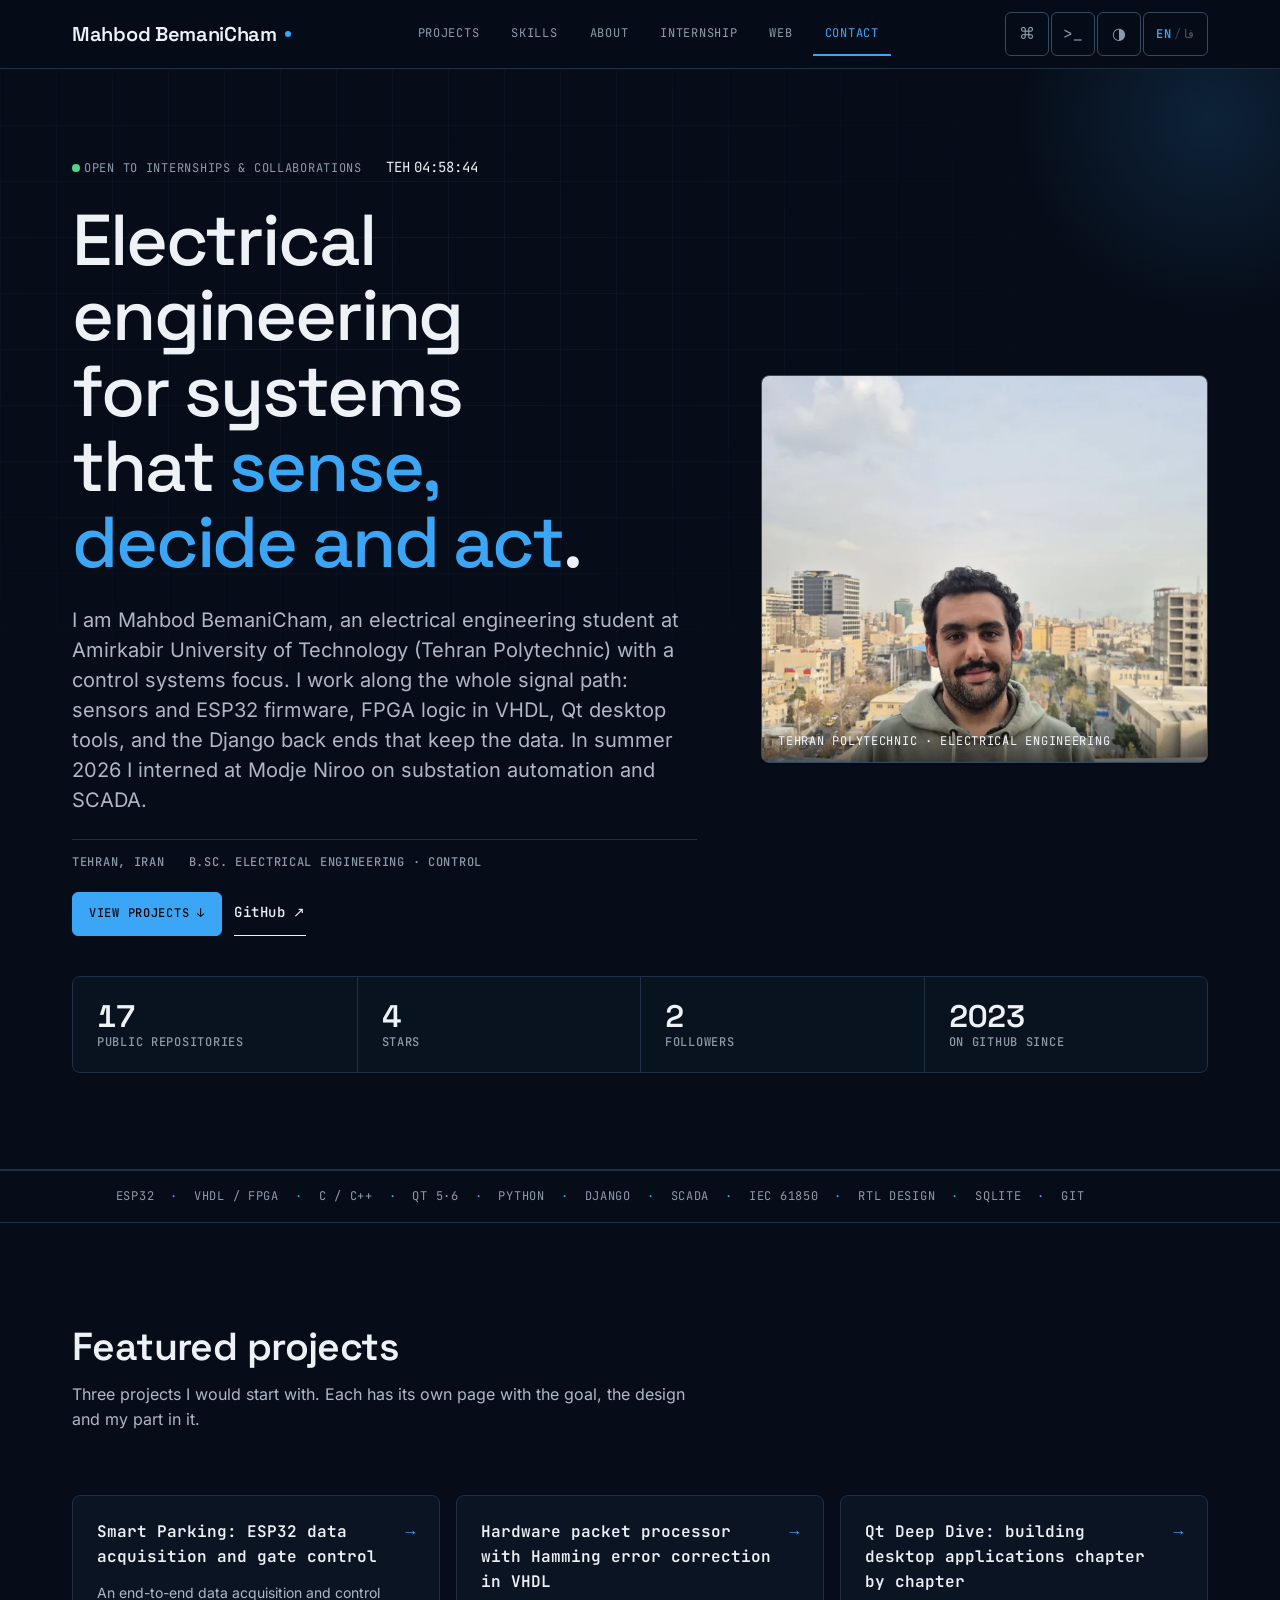
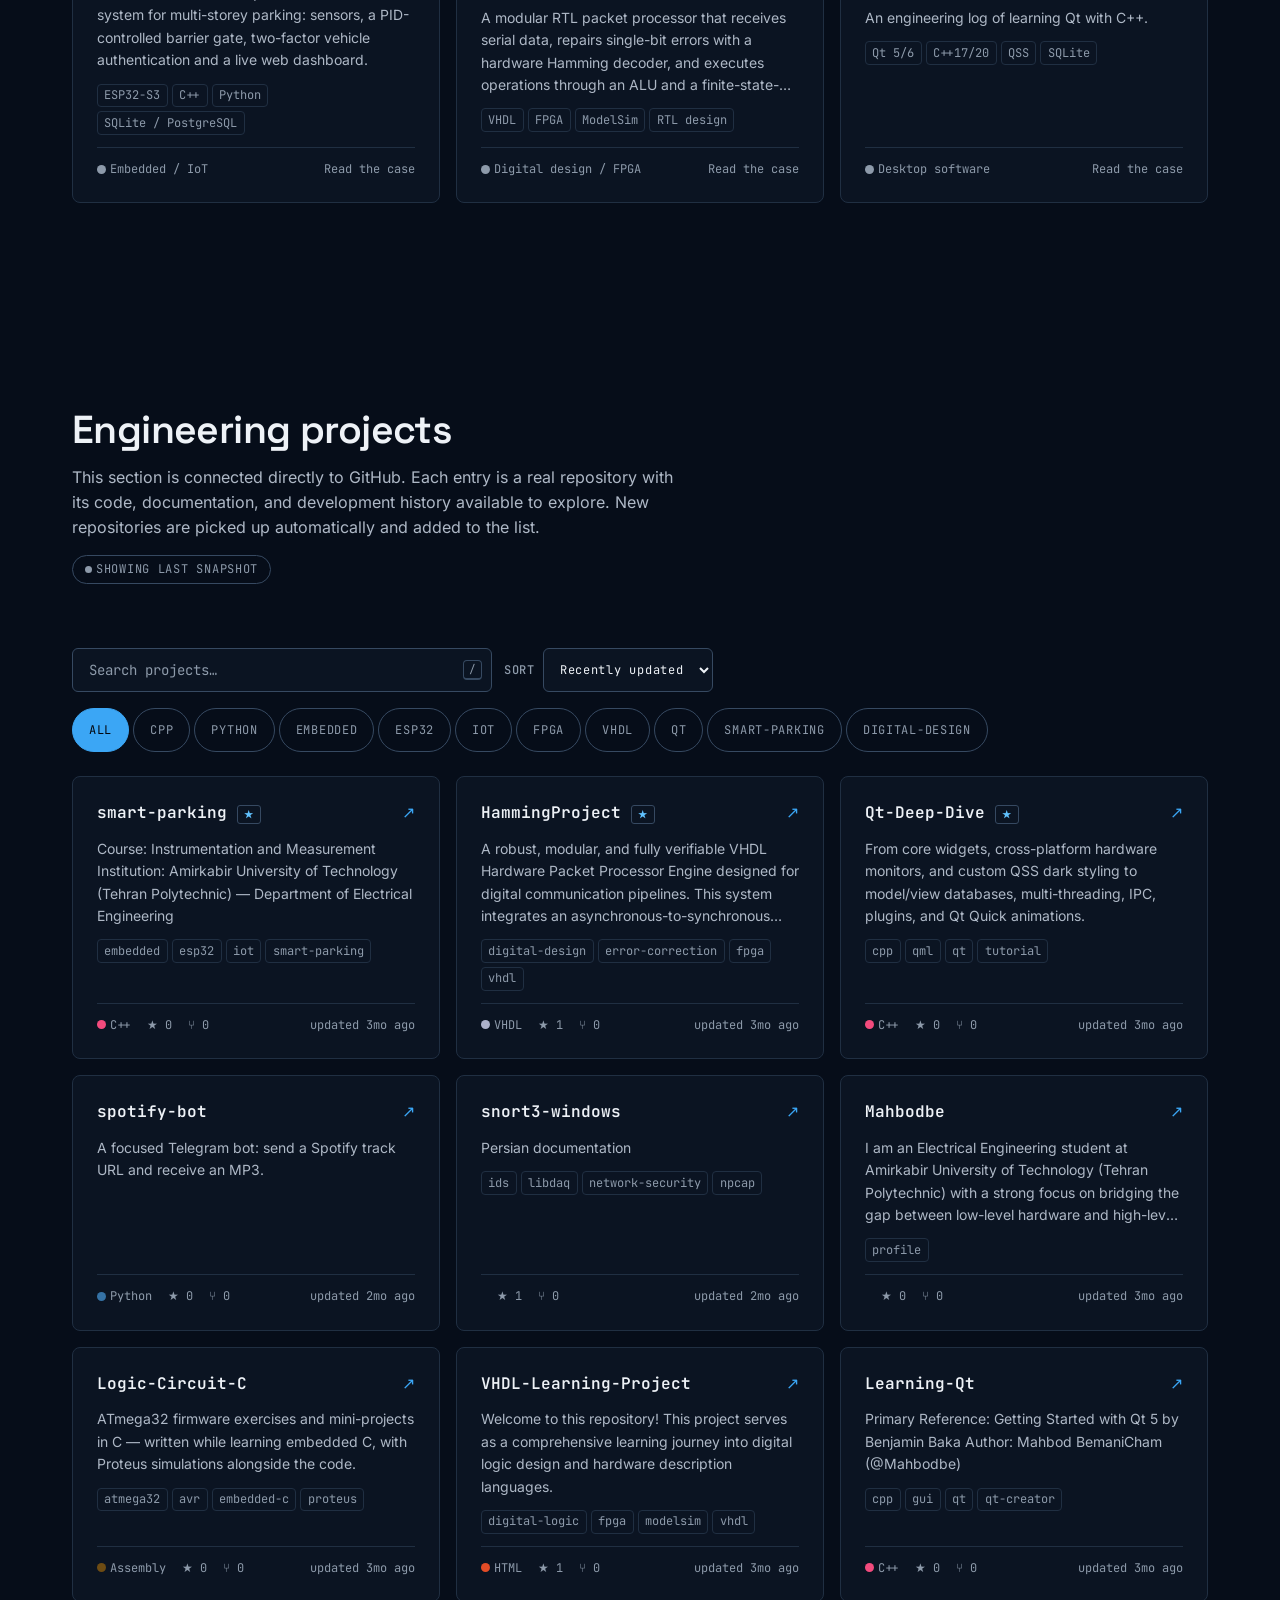
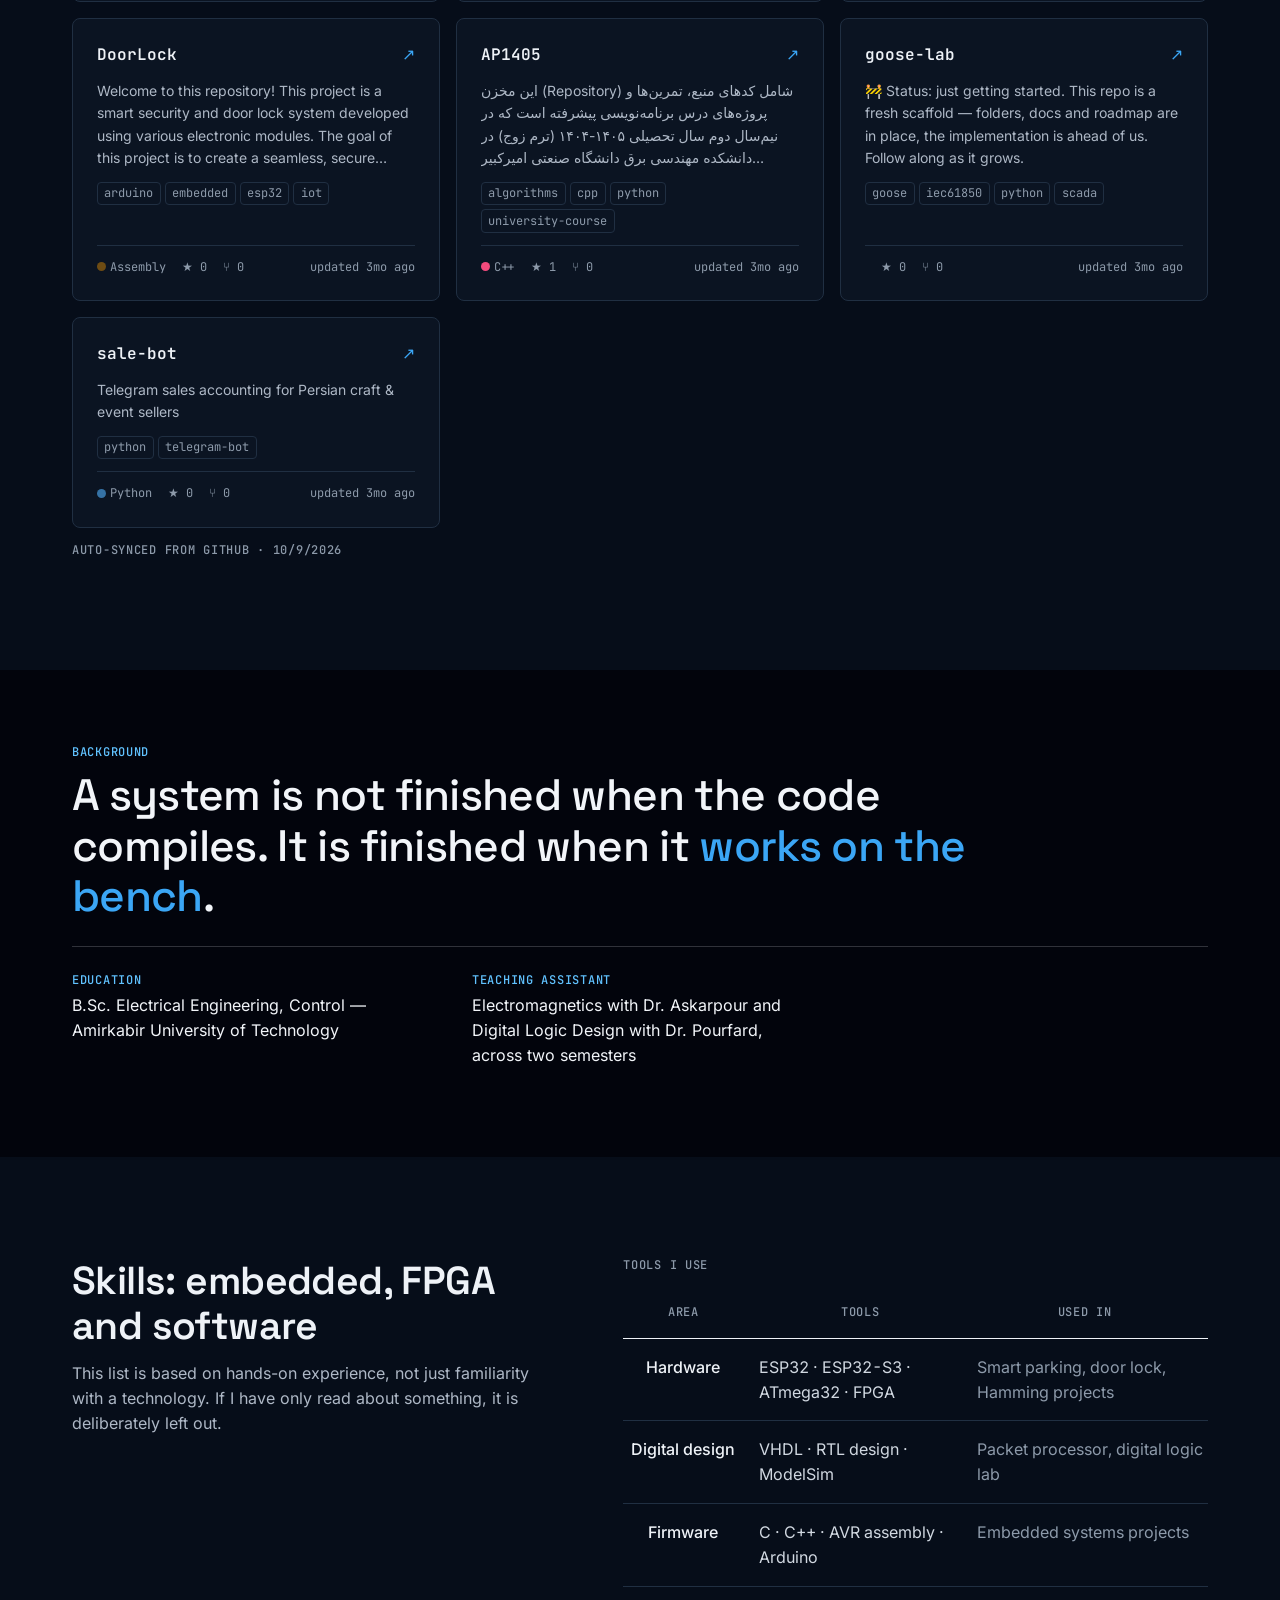
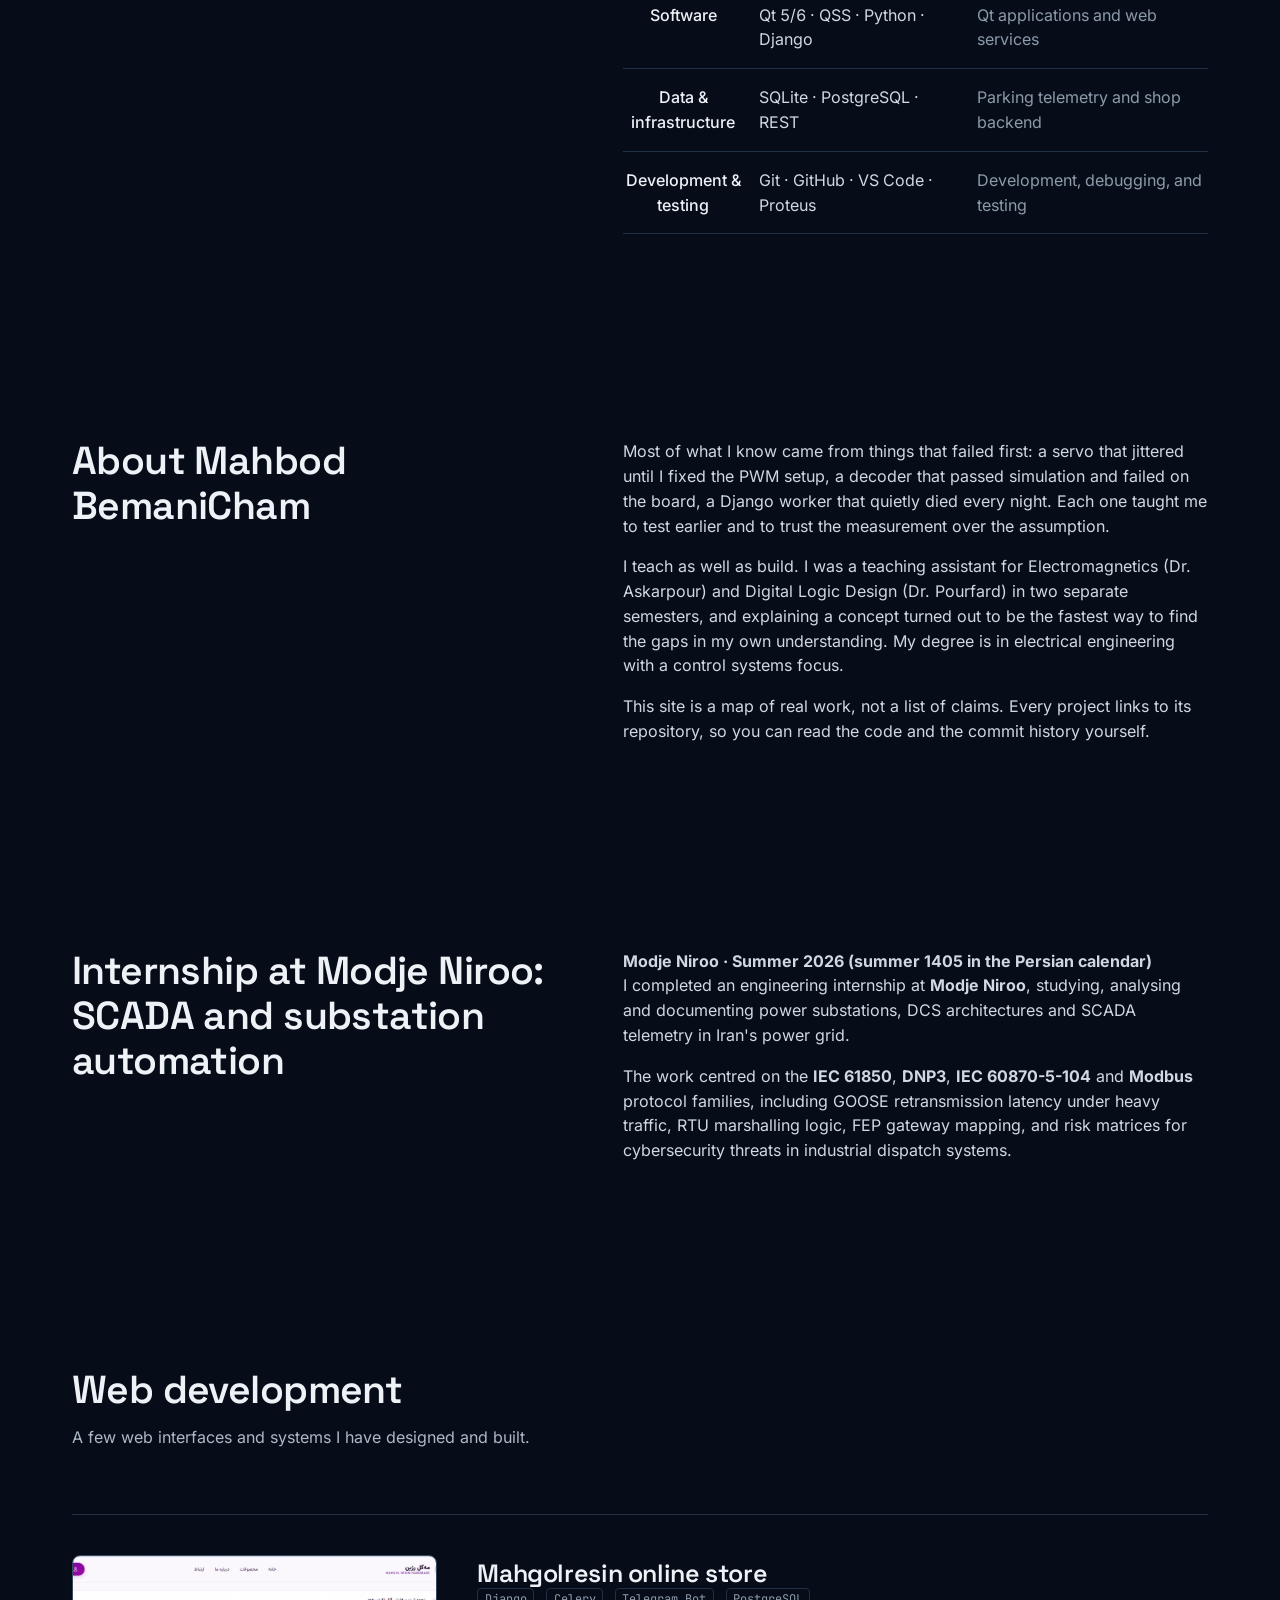
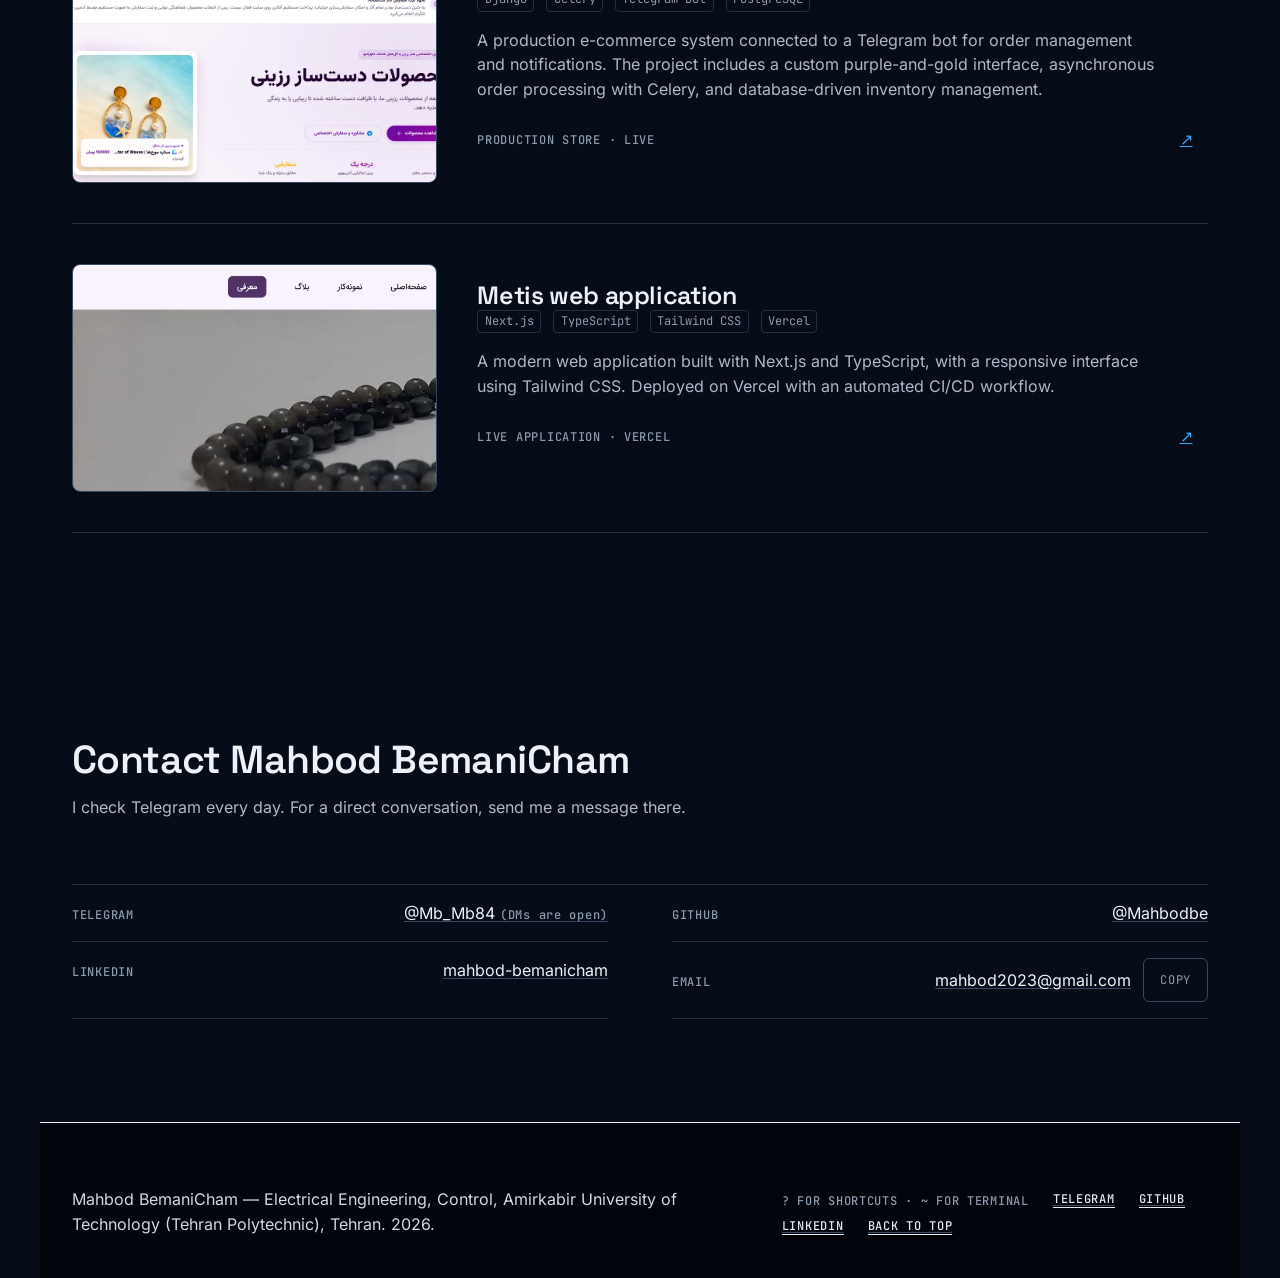
==== commit 1d75a59d: "SEO overhaul: bilingual static pages, project pages, self-hosted fonts, WebP, structured data - real" ====
--- a/index.html
+++ b/index.html
@@ -1,95 +1,75 @@
 <!DOCTYPE html>
-<html lang="en" data-theme="cobalt">
+<html lang="en" dir="ltr" data-theme="cobalt">
 <head>
 <meta charset="UTF-8" />
-<meta name="viewport" content="width=device-width, initial-scale=1" />
-<title>Mahbod BemaniCham — Electrical Engineering, Amirkabir University of Technology</title>
-<meta name="robots" content="index, follow" />
+<meta name="viewport" content="width=device-width, initial-scale=1, viewport-fit=cover" />
+<title>Mahbod BemaniCham — Electrical Engineering, Embedded &amp; FPGA</title>
+<meta name="description" content="Mahbod BemaniCham is an electrical engineering student at Amirkabir University of Technology. Projects in ESP32, VHDL/FPGA, control and SCADA, plus Qt and web development." />
+<meta name="robots" content="index, follow, max-image-preview:large" />
+<meta name="author" content="Mahbod BemaniCham" />
 <link rel="canonical" href="https://nomoreidea.ir/" />
+<link rel="alternate" hreflang="en" href="https://nomoreidea.ir/" />
+<link rel="alternate" hreflang="fa" href="https://nomoreidea.ir/fa/" />
+<link rel="alternate" hreflang="x-default" href="https://nomoreidea.ir/" />
+<meta property="og:site_name" content="Mahbod BemaniCham" />
+<meta property="og:type" content="website" />
+<meta property="og:title" content="Mahbod BemaniCham — Electrical Engineering, Embedded &amp; FPGA" />
+<meta property="og:description" content="Electrical engineering student at Amirkabir University of Technology: ESP32, VHDL/FPGA, control and SCADA projects, with code on GitHub." />
 <meta property="og:url" content="https://nomoreidea.ir/" />
-<meta property="og:site_name" content="Mahbod BemaniCham" />
+<meta property="og:locale" content="en_US" />
+<meta property="og:locale:alternate" content="fa_IR" />
+<meta property="og:image" content="https://nomoreidea.ir/images/og-image.jpg" />
+<meta property="og:image:width" content="1200" />
+<meta property="og:image:height" content="630" />
+<meta property="og:image:alt" content="Portrait of Mahbod BemaniCham against the Tehran skyline" />
 <meta name="twitter:card" content="summary_large_image" />
-<meta name="twitter:title" content="Mahbod BemaniCham — Electrical Engineering, AUT" />
-<meta name="twitter:description" content="Electrical engineering student at Amirkabir University of Technology. Embedded systems, digital design, and instrumentation." />
-<meta name="twitter:image" content="https://avatars.githubusercontent.com/u/129793596?v=4" />
-<meta name="description" content="Electrical engineering student at Amirkabir University of Technology (Tehran Polytechnic). Embedded systems, digital design, and instrumentation — a living index of work, synced straight from GitHub." />
+<meta name="twitter:title" content="Mahbod BemaniCham — Electrical Engineering, Embedded &amp; FPGA" />
+<meta name="twitter:description" content="Mahbod BemaniCham is an electrical engineering student at Amirkabir University of Technology. Projects in ESP32, VHDL/FPGA, control and SCADA, plus Qt and web development." />
+<meta name="twitter:image" content="https://nomoreidea.ir/images/og-image.jpg" />
 <meta name="color-scheme" content="dark light" />
 <meta name="theme-color" content="#141824" />
-<meta property="og:type" content="profile" />
-<meta property="og:title" content="Mahbod BemaniCham — Electrical Engineering, AUT" />
-<meta property="og:description" content="Embedded systems, digital design, and instrumentation. A living index of work." />
-<meta property="og:image" content="https://avatars.githubusercontent.com/u/129793596?v=4" />
-<link rel="icon" href="data:image/svg+xml,%3Csvg xmlns='http://www.w3.org/2000/svg' viewBox='0 0 32 32'%3E%3Crect width='32' height='32' rx='6' fill='%2310131c'/%3E%3Crect x='8' y='8' width='16' height='16' rx='2' fill='%235aa7ff'/%3E%3C/svg%3E" />
-<script>
-/* theme + language boot — runs before paint to avoid flashes */
-(function(){try{
-  var t=localStorage.getItem("site_theme");if(t)document.documentElement.setAttribute("data-theme",t);
-  var l=localStorage.getItem("site_lang");
-  if(l){document.documentElement.lang=l;document.documentElement.dir=(l==="fa"?"rtl":"ltr");}
-}catch(e){}})();
-</script>
-<link rel="preconnect" href="https://fonts.googleapis.com" />
-<link rel="preconnect" href="https://fonts.gstatic.com" crossorigin />
-<link rel="preconnect" href="https://api.github.com" />
-<link href="https://fonts.googleapis.com/css2?family=Space+Grotesk:wght@400;500;600;700&family=Inter:wght@400;500;600&family=JetBrains+Mono:wght@400;500;600&family=Vazirmatn:wght@400;500;600;700&display=swap" rel="stylesheet" />
-<link rel="stylesheet" href="css/site.css" />
-<script type="application/ld+json">
-{
-  "@context": "https://schema.org",
-  "@type": "Person",
-  "name": "Mahbod BemaniCham",
-  "url": "https://nomoreidea.ir/",
-  "image": "https://avatars.githubusercontent.com/u/129793596?v=4",
-  "jobTitle": "Electrical Engineering Student",
-  "description": "Electrical engineering student focused on embedded systems, digital design, and instrumentation.",
-  "affiliation": {
-    "@type": "CollegeOrUniversity",
-    "name": "Amirkabir University of Technology"
-  },
-  "sameAs": [
-    "https://github.com/Mahbodbe",
-    "https://www.linkedin.com/in/mahbod-bemanicham-048b252ab"
-  ],
-  "knowsAbout": [
-    "Embedded Systems",
-    "Digital Design",
-    "FPGA",
-    "VHDL",
-    "ESP32",
-    "SCADA",
-    "Industrial Control Systems"
-  ]
-}
-</script>
+<link rel="icon" href="/favicon.svg" type="image/svg+xml" />
+<link rel="icon" href="/favicon.ico" sizes="48x48" />
+<link rel="apple-touch-icon" href="/icons/icon-180.png" />
+<link rel="manifest" href="/manifest.webmanifest" />
+<script>(function(){document.documentElement.classList.add("js");try{var t=localStorage.getItem("site_theme");if(t)document.documentElement.setAttribute("data-theme",t);}catch(e){}})();</script>
+<link rel="preload" href="/fonts/inter-latin-wght-normal.woff2" as="font" type="font/woff2" crossorigin />
+<link rel="preload" href="/fonts/space-grotesk-latin-wght-normal.woff2" as="font" type="font/woff2" crossorigin />
+<link rel="stylesheet" href="/css/fonts.css?v=801c36f2" />
+<link rel="stylesheet" href="/css/tokens.css?v=1aeee7db" />
+<link rel="stylesheet" href="/css/site.css?v=fd536e57" />
+<script type="application/ld+json">{"@context": "https://schema.org", "@graph": [{"@type": "WebSite", "@id": "https://nomoreidea.ir/#website", "url": "https://nomoreidea.ir/", "name": "Mahbod BemaniCham", "alternateName": "مهبد بمانی‌چم", "inLanguage": ["en", "fa"], "publisher": {"@id": "https://nomoreidea.ir/#person"}}, {"@type": "ProfilePage", "@id": "https://nomoreidea.ir/#profile", "url": "https://nomoreidea.ir/", "name": "Mahbod BemaniCham — Electrical Engineering, Embedded & FPGA", "description": "Mahbod BemaniCham is an electrical engineering student at Amirkabir University of Technology. Projects in ESP32, VHDL/FPGA, control and SCADA, plus Qt and web development.", "inLanguage": "en", "isPartOf": {"@id": "https://nomoreidea.ir/#website"}, "mainEntity": {"@id": "https://nomoreidea.ir/#person"}, "dateModified": "2026-10-09", "primaryImageOfPage": {"@type": "ImageObject", "url": "https://nomoreidea.ir/images/og-image.jpg"}}, {"@type": "Person", "@id": "https://nomoreidea.ir/#person", "name": "Mahbod BemaniCham", "alternateName": ["مهبد بمانی‌چم"], "url": "https://nomoreidea.ir/", "image": "https://nomoreidea.ir/images/mahbod.jpg", "jobTitle": "Electrical Engineering Student", "description": "Mahbod BemaniCham is an electrical engineering student at Amirkabir University of Technology. Projects in ESP32, VHDL/FPGA, control and SCADA, plus Qt and web development.", "address": {"@type": "PostalAddress", "addressLocality": "Tehran", "addressCountry": "IR"}, "alumniOf": {"@type": "CollegeOrUniversity", "name": "Amirkabir University of Technology", "alternateName": ["Tehran Polytechnic", "دانشگاه صنعتی امیرکبیر"]}, "sameAs": ["https://github.com/Mahbodbe", "https://www.linkedin.com/in/mahbod-bemanicham-048b252ab", "https://t.me/Mb_Mb84"], "knowsAbout": ["Embedded Systems", "Digital Design", "FPGA", "VHDL", "ESP32", "Control Systems", "SCADA", "IEC 61850", "Qt", "Django"]}]}</script>
 </head>
 
-<body>
-<a class="skip" href="#work" data-i18n="skip_to_index">Skip to the index</a>
+<body class="">
+<a class="skip" href="#work" data-i18n="skip_to_index">Skip to projects</a>
 <div class="progress" aria-hidden="true"><i id="progressBar"></i></div>
 
 <header class="nav">
   <div class="shell nav__inner">
     <a class="wordmark" href="#top"><span data-i18n="brand">Mahbod BemaniCham</span><span class="wordmark__dot" aria-hidden="true"></span></a>
     <nav class="nav__links" aria-label="Sections">
-      <a class="nav__link" href="#work" data-i18n="nav_work">Work</a>
-      <a class="nav__link" href="#stack" data-i18n="nav_stack">Stack</a>
+      <a class="nav__link" href="#work" data-i18n="nav_work">Projects</a>
+      <a class="nav__link" href="#stack" data-i18n="nav_stack">Skills</a>
       <a class="nav__link" href="#about" data-i18n="nav_about">About</a>
+      <a class="nav__link" href="#internships" data-i18n="nav_internship">Internship</a>
+      <a class="nav__link" href="#webdesigns" data-i18n="nav_web">Web</a>
       <a class="nav__link" href="#contact" data-i18n="nav_contact">Contact</a>
     </nav>
     <div class="nav__actions">
       <button class="icon-btn" id="palBtn" type="button" aria-label="Open command palette" title="Ctrl K"><span aria-hidden="true">⌘</span></button>
-      <button class="icon-btn" id="termBtn" type="button" aria-label="Open terminal" title="~"><span aria-hidden="true">>_</span></button>
+      <button class="icon-btn" id="termBtn" type="button" aria-label="Open terminal" title="~"><span aria-hidden="true">&gt;_</span></button>
       <button class="icon-btn" id="themeToggle" type="button" aria-label="Cycle color theme" title="T"><span aria-hidden="true">◑</span></button>
-      <button class="lang-toggle" id="langToggle" type="button" aria-label="Switch language" data-i18n-aria="switch_language">
-        <span class="lang-opt" data-l="en">EN</span><span class="lang-sep">/</span><span class="lang-opt" data-l="fa">فا</span>
-      </button>
+      <a class="lang-toggle" id="langToggle" href="/fa/" hreflang="fa" lang="fa" data-i18n-aria="switch_language" aria-label="Switch language">
+        <span class="lang-opt is-active" data-l="en">EN</span><span class="lang-sep">/</span><span class="lang-opt" data-l="fa">فا</span>
+      </a>
     </div>
   </div>
 </header>
 
 <main id="top">
 
-  <!-- ── hero ─────────────────────────────────────────────── -->
+  <!-- hero -->
   <section class="band hero">
     <div class="shell">
       <div class="status-row">
@@ -98,37 +78,33 @@
       </div>
       <div class="hero__grid">
         <div class="hero__col">
-          <h1 class="hero__display" data-i18n="hero_title">electrical engineering, built with <em>precision</em>.</h1>
-          <p class="hero__lede" data-i18n="hero_lede">
-            Undergraduate at Amirkabir University of Technology (Tehran Polytechnic).
-            I work at the seam where firmware meets hardware — ESP32 data acquisition,
-            VHDL on FPGA, Qt desktop applications, Django services. Teaching assistant
-            for Electromagnetics and Digital Logic Design.
-          </p>
+          <h1 class="hero__display" data-i18n="hero_title">Electrical engineering for systems that <em>sense, decide and act</em>.</h1>
+          <p class="hero__lede" data-i18n="hero_lede">I am Mahbod BemaniCham, an electrical engineering student at Amirkabir University of Technology (Tehran Polytechnic) with a control systems focus. I work along the whole signal path: sensors and ESP32 firmware, FPGA logic in VHDL, Qt desktop tools, and the Django back ends that keep the data. In summer 2026 I interned at Modje Niroo on substation automation and SCADA.</p>
           <div class="hero__meta">
             <span class="label" data-i18n="meta_loc">Tehran, Iran</span>
-            <span class="label" data-i18n="meta_degree">B.Sc. Electrical Engineering (Control Major · Electronics Minor)</span>
+            <span class="label" data-i18n="meta_degree">B.Sc. Electrical Engineering · Control</span>
           </div>
           <div class="hero__actions" style="display:flex;flex-wrap:wrap;gap:var(--space-sm);">
-            <a class="btn-solid" href="#work"><span data-i18n="view_index">Browse the live index</span> <span aria-hidden="true">↓</span></a>
+            <a class="btn-solid" href="#work"><span data-i18n="view_index">View projects</span> <span aria-hidden="true">↓</span></a>
             <a class="cta-type" href="https://github.com/Mahbodbe" target="_blank" rel="noreferrer">GitHub <span aria-hidden="true">↗</span></a>
+            <a class="cta-type" href="/resume/Mahbod-BemaniCham-Resume.pdf" data-resume hidden download><span data-i18n="resume_btn">Download resume</span> <span aria-hidden="true">↓</span></a>
           </div>
         </div>
         <figure class="hero__portrait">
-          <img class="hero__img" src="images/mahbod.jpg" alt="Mahbod BemaniCham — Chest-up portrait against Tehran cityscape" fetchpriority="high" />
-          <figcaption>Tehran Polytechnic · EE</figcaption>
+          <img class="hero__img" src="/images/mahbod.webp" width="720" height="960" alt="Portrait of Mahbod BemaniCham against the Tehran skyline" fetchpriority="high" decoding="async" />
+          <figcaption data-i18n="hero_caption">Tehran Polytechnic · Electrical Engineering</figcaption>
         </figure>
       </div>
       <div class="stats reveal" id="stats">
-        <div class="stats__cell"><span class="stats__num" id="statRepos">—</span><span class="label" data-i18n="count_repos">Public repositories</span></div>
-        <div class="stats__cell"><span class="stats__num" id="statStars">—</span><span class="label" data-i18n="count_stars">Stars earned</span></div>
-        <div class="stats__cell"><span class="stats__num" id="statFollowers">—</span><span class="label" data-i18n="count_followers">Followers</span></div>
-        <div class="stats__cell"><span class="stats__num" id="statSince">—</span><span class="label" data-i18n="count_since">On GitHub since</span></div>
+        <div class="stats__cell"><span class="stats__num" id="statRepos">17</span><span class="label" data-i18n="count_repos">Public repositories</span></div>
+        <div class="stats__cell"><span class="stats__num" id="statStars">4</span><span class="label" data-i18n="count_stars">Stars</span></div>
+        <div class="stats__cell"><span class="stats__num" id="statFollowers">2</span><span class="label" data-i18n="count_followers">Followers</span></div>
+        <div class="stats__cell"><span class="stats__num" id="statSince">2023</span><span class="label" data-i18n="count_since">On GitHub since</span></div>
       </div>
     </div>
   </section>
 
-  <!-- ── capabilities ─────────────────────────────────────── -->
+  <!-- capabilities -->
   <div class="band caps" role="presentation">
     <ul class="shell">
       <li>ESP32</li><li>VHDL / FPGA</li><li>C / C++</li><li>Qt 5·6</li><li>Python</li><li>Django</li>
@@ -136,24 +112,39 @@
     </ul>
   </div>
 
-  <!-- ── live project index (dynamic) ─────────────────────── -->
+  <!-- featured projects (own pages) -->
+  <section class="band section" id="featured">
+    <div class="shell">
+      <header class="section__head">
+        <h2 class="section__title" data-i18n="featured_title">Featured projects</h2>
+        <p class="section__note" data-i18n="featured_note">Three projects I would start with. Each has its own page with the goal, the design and my part in it.</p>
+      </header>
+      <div class="pgrid">
+        <a class="pcard pcard--page" href="/projects/smart-parking/"><div class="pcard__top"><span class="pcard__name">Smart Parking: ESP32 data acquisition and gate control</span><span class="pcard__go" aria-hidden="true">→</span></div><p class="pcard__excerpt">An end-to-end data acquisition and control system for multi-storey parking: sensors, a PID-controlled barrier gate, two-factor vehicle authentication and a live web dashboard.</p><ul class="pcard__topics"><li>ESP32-S3</li><li>C++</li><li>Python</li><li>SQLite / PostgreSQL</li></ul><div class="pcard__foot"><span class="pcard__lang"><i aria-hidden="true"></i>Embedded / IoT</span><span class="pcard__spacer"></span><span>Read the case</span></div></a>
+        <a class="pcard pcard--page" href="/projects/hammingproject/"><div class="pcard__top"><span class="pcard__name">Hardware packet processor with Hamming error correction in VHDL</span><span class="pcard__go" aria-hidden="true">→</span></div><p class="pcard__excerpt">A modular RTL packet processor that receives serial data, repairs single-bit errors with a hardware Hamming decoder, and executes operations through an ALU and a finite-state-machine control unit.</p><ul class="pcard__topics"><li>VHDL</li><li>FPGA</li><li>ModelSim</li><li>RTL design</li></ul><div class="pcard__foot"><span class="pcard__lang"><i aria-hidden="true"></i>Digital design / FPGA</span><span class="pcard__spacer"></span><span>Read the case</span></div></a>
+        <a class="pcard pcard--page" href="/projects/qt-deep-dive/"><div class="pcard__top"><span class="pcard__name">Qt Deep Dive: building desktop applications chapter by chapter</span><span class="pcard__go" aria-hidden="true">→</span></div><p class="pcard__excerpt">An engineering log of learning Qt with C++.</p><ul class="pcard__topics"><li>Qt 5/6</li><li>C++17/20</li><li>QSS</li><li>SQLite</li></ul><div class="pcard__foot"><span class="pcard__lang"><i aria-hidden="true"></i>Desktop software</span><span class="pcard__spacer"></span><span>Read the case</span></div></a>
+      </div>
+    </div>
+  </section>
+
+  <!-- live project index -->
   <section class="band section" id="work">
     <div class="shell">
       <header class="section__head">
-        <h2 class="section__title" data-i18n="work_title">the index</h2>
-        <p class="section__note" data-i18n="work_note">Every entry below is a repository you can open and read. This section is wired directly to GitHub — when a new repository appears, its card is generated automatically from the top of its README.</p>
+        <h2 class="section__title" data-i18n="work_title">Engineering projects</h2>
+        <p class="section__note" data-i18n="work_note">This section is connected directly to GitHub. Each entry is a real repository with its code, documentation, and development history available to explore. New repositories are picked up automatically and added to the list.</p>
         <span class="badge-live is-off" id="liveBadge"><i aria-hidden="true"></i><span id="liveBadgeText" data-i18n="badge_syncing">syncing…</span></span>
       </header>
       <div class="toolbar">
         <div class="toolbar__search">
           <input id="projSearch" type="search" autocomplete="off" spellcheck="false"
-                 placeholder="Filter repositories…" aria-label="Filter repositories" data-i18n-ph="search_ph" />
+                 placeholder="Search projects…" aria-label="Search projects" data-i18n-ph="search_ph" />
           <kbd class="kbd" aria-hidden="true">/</kbd>
         </div>
         <label class="toolbar__sort">
           <span class="label" data-i18n="sort_label">sort</span>
-          <select id="projSort" aria-label="Sort repositories">
-            <option value="pushed" data-i18n="sort_pushed">Recently pushed</option>
+          <select id="projSort" aria-label="Sort projects">
+            <option value="pushed" data-i18n="sort_pushed">Recently updated</option>
             <option value="stars" data-i18n="sort_stars">Most starred</option>
             <option value="name" data-i18n="sort_name">Name A→Z</option>
           </select>
@@ -161,34 +152,46 @@
       </div>
       <div class="chips" id="projChips"></div>
       <div class="pgrid" id="projectGrid" aria-live="polite">
-        <noscript><p class="pgrid-state">JavaScript is off — browse repositories directly at github.com/Mahbodbe</p></noscript>
-      </div>
-      <p class="sync-note label" id="syncNote" data-i18n="sync_pending">snapshot pending first sync</p>
+        <a class="pcard" href="https://github.com/Mahbodbe/smart-parking" target="_blank" rel="noreferrer" data-repo="Mahbodbe/smart-parking" style="--lang-dot:#f34b7d"><div class="pcard__top"><span class="pcard__name">smart-parking <span class="flag-pin" title="featured">★</span></span><span class="pcard__go" aria-hidden="true">↗</span></div><p class="pcard__excerpt">Course: Instrumentation and Measurement Institution: Amirkabir University of Technology (Tehran Polytechnic) — Department of Electrical Engineering</p><ul class="pcard__topics"><li>embedded</li><li>esp32</li><li>iot</li><li>smart-parking</li></ul><div class="pcard__foot"><span class="pcard__lang"><i aria-hidden="true"></i>C++</span><span title="stars">★ 0</span><span title="forks">⑂ 0</span><span class="pcard__spacer"></span><span>updated 2026-09-05</span></div></a>
+        <a class="pcard" href="https://github.com/Mahbodbe/HammingProject" target="_blank" rel="noreferrer" data-repo="Mahbodbe/HammingProject" style="--lang-dot:#adb2cb"><div class="pcard__top"><span class="pcard__name">HammingProject <span class="flag-pin" title="featured">★</span></span><span class="pcard__go" aria-hidden="true">↗</span></div><p class="pcard__excerpt">A robust, modular, and fully verifiable VHDL Hardware Packet Processor Engine designed for digital communication pipelines. This system integrates an asynchronous-to-synchronous protocol interface, data serialization layers, an execution Arithmetic Logic Unit (ALU), memory registers, and an…</p><ul class="pcard__topics"><li>digital-design</li><li>error-correction</li><li>fpga</li><li>vhdl</li></ul><div class="pcard__foot"><span class="pcard__lang"><i aria-hidden="true"></i>VHDL</span><span title="stars">★ 1</span><span title="forks">⑂ 0</span><span class="pcard__spacer"></span><span>updated 2026-09-05</span></div></a>
+        <a class="pcard" href="https://github.com/Mahbodbe/Qt-Deep-Dive" target="_blank" rel="noreferrer" data-repo="Mahbodbe/Qt-Deep-Dive" style="--lang-dot:#f34b7d"><div class="pcard__top"><span class="pcard__name">Qt-Deep-Dive <span class="flag-pin" title="featured">★</span></span><span class="pcard__go" aria-hidden="true">↗</span></div><p class="pcard__excerpt">From core widgets, cross-platform hardware monitors, and custom QSS dark styling to model/view databases, multi-threading, IPC, plugins, and Qt Quick animations.</p><ul class="pcard__topics"><li>cpp</li><li>qml</li><li>qt</li><li>tutorial</li></ul><div class="pcard__foot"><span class="pcard__lang"><i aria-hidden="true"></i>C++</span><span title="stars">★ 0</span><span title="forks">⑂ 0</span><span class="pcard__spacer"></span><span>updated 2026-09-01</span></div></a>
+        <a class="pcard" href="https://github.com/Mahbodbe/spotify-bot" target="_blank" rel="noreferrer" data-repo="Mahbodbe/spotify-bot" style="--lang-dot:#3572A5"><div class="pcard__top"><span class="pcard__name">spotify-bot </span><span class="pcard__go" aria-hidden="true">↗</span></div><p class="pcard__excerpt">A focused Telegram bot: send a Spotify track URL and receive an MP3.</p><div class="pcard__foot"><span class="pcard__lang"><i aria-hidden="true"></i>Python</span><span title="stars">★ 0</span><span title="forks">⑂ 0</span><span class="pcard__spacer"></span><span>updated 2026-10-02</span></div></a>
+        <a class="pcard" href="https://github.com/Mahbodbe/snort3-windows" target="_blank" rel="noreferrer" data-repo="Mahbodbe/snort3-windows"><div class="pcard__top"><span class="pcard__name">snort3-windows </span><span class="pcard__go" aria-hidden="true">↗</span></div><p class="pcard__excerpt">Persian documentation</p><ul class="pcard__topics"><li>ids</li><li>libdaq</li><li>network-security</li><li>npcap</li></ul><div class="pcard__foot"><span></span><span title="stars">★ 1</span><span title="forks">⑂ 0</span><span class="pcard__spacer"></span><span>updated 2026-09-16</span></div></a>
+        <a class="pcard" href="https://github.com/Mahbodbe/Mahbodbe" target="_blank" rel="noreferrer" data-repo="Mahbodbe/Mahbodbe"><div class="pcard__top"><span class="pcard__name">Mahbodbe </span><span class="pcard__go" aria-hidden="true">↗</span></div><p class="pcard__excerpt">I am an Electrical Engineering student at Amirkabir University of Technology (Tehran Polytechnic) with a strong focus on bridging the gap between low-level hardware and high-level software systems.</p><ul class="pcard__topics"><li>profile</li></ul><div class="pcard__foot"><span></span><span title="stars">★ 0</span><span title="forks">⑂ 0</span><span class="pcard__spacer"></span><span>updated 2026-09-05</span></div></a>
+        <a class="pcard" href="https://github.com/Mahbodbe/Logic-Circuit-C" target="_blank" rel="noreferrer" data-repo="Mahbodbe/Logic-Circuit-C" style="--lang-dot:#6E4C13"><div class="pcard__top"><span class="pcard__name">Logic-Circuit-C </span><span class="pcard__go" aria-hidden="true">↗</span></div><p class="pcard__excerpt">ATmega32 firmware exercises and mini-projects in C — written while learning embedded C, with Proteus simulations alongside the code.</p><ul class="pcard__topics"><li>atmega32</li><li>avr</li><li>embedded-c</li><li>proteus</li></ul><div class="pcard__foot"><span class="pcard__lang"><i aria-hidden="true"></i>Assembly</span><span title="stars">★ 0</span><span title="forks">⑂ 0</span><span class="pcard__spacer"></span><span>updated 2026-09-05</span></div></a>
+        <a class="pcard" href="https://github.com/Mahbodbe/VHDL-Learning-Project" target="_blank" rel="noreferrer" data-repo="Mahbodbe/VHDL-Learning-Project" style="--lang-dot:#e34c26"><div class="pcard__top"><span class="pcard__name">VHDL-Learning-Project </span><span class="pcard__go" aria-hidden="true">↗</span></div><p class="pcard__excerpt">Welcome to this repository! This project serves as a comprehensive learning journey into digital logic design and hardware description languages.</p><ul class="pcard__topics"><li>digital-logic</li><li>fpga</li><li>modelsim</li><li>vhdl</li></ul><div class="pcard__foot"><span class="pcard__lang"><i aria-hidden="true"></i>HTML</span><span title="stars">★ 1</span><span title="forks">⑂ 0</span><span class="pcard__spacer"></span><span>updated 2026-09-05</span></div></a>
+        <a class="pcard" href="https://github.com/Mahbodbe/Learning-Qt" target="_blank" rel="noreferrer" data-repo="Mahbodbe/Learning-Qt" style="--lang-dot:#f34b7d"><div class="pcard__top"><span class="pcard__name">Learning-Qt </span><span class="pcard__go" aria-hidden="true">↗</span></div><p class="pcard__excerpt">Primary Reference: Getting Started with Qt 5 by Benjamin Baka Author: Mahbod BemaniCham (@Mahbodbe)</p><ul class="pcard__topics"><li>cpp</li><li>gui</li><li>qt</li><li>qt-creator</li></ul><div class="pcard__foot"><span class="pcard__lang"><i aria-hidden="true"></i>C++</span><span title="stars">★ 0</span><span title="forks">⑂ 0</span><span class="pcard__spacer"></span><span>updated 2026-09-05</span></div></a>
+        <a class="pcard" href="https://github.com/Mahbodbe/DoorLock" target="_blank" rel="noreferrer" data-repo="Mahbodbe/DoorLock" style="--lang-dot:#6E4C13"><div class="pcard__top"><span class="pcard__name">DoorLock </span><span class="pcard__go" aria-hidden="true">↗</span></div><p class="pcard__excerpt">Welcome to this repository! This project is a smart security and door lock system developed using various electronic modules. The goal of this project is to create a seamless, secure access system featuring user authentication and motion detection.</p><ul class="pcard__topics"><li>arduino</li><li>embedded</li><li>esp32</li><li>iot</li></ul><div class="pcard__foot"><span class="pcard__lang"><i aria-hidden="true"></i>Assembly</span><span title="stars">★ 0</span><span title="forks">⑂ 0</span><span class="pcard__spacer"></span><span>updated 2026-09-05</span></div></a>
+        <a class="pcard" href="https://github.com/Mahbodbe/AP1405" target="_blank" rel="noreferrer" data-repo="Mahbodbe/AP1405" style="--lang-dot:#f34b7d"><div class="pcard__top"><span class="pcard__name">AP1405 </span><span class="pcard__go" aria-hidden="true">↗</span></div><p class="pcard__excerpt">این مخزن (Repository) شامل کدهای منبع، تمرین‌ها و پروژه‌های درس برنامه‌نویسی پیشرفته است که در نیم‌سال دوم سال تحصیلی ۱۴۰۵-۱۴۰۴ (ترم زوج) در دانشکده مهندسی برق دانشگاه صنعتی امیرکبیر (پلی‌تکنیک تهران) ارائه می‌شود. در این دوره، مفاهیم پیشرفته برنامه‌نویسی با استفاده از دو زبان $C++23$ و Python…</p><ul class="pcard__topics"><li>algorithms</li><li>cpp</li><li>python</li><li>university-course</li></ul><div class="pcard__foot"><span class="pcard__lang"><i aria-hidden="true"></i>C++</span><span title="stars">★ 1</span><span title="forks">⑂ 0</span><span class="pcard__spacer"></span><span>updated 2026-09-05</span></div></a>
+        <a class="pcard" href="https://github.com/Mahbodbe/goose-lab" target="_blank" rel="noreferrer" data-repo="Mahbodbe/goose-lab"><div class="pcard__top"><span class="pcard__name">goose-lab </span><span class="pcard__go" aria-hidden="true">↗</span></div><p class="pcard__excerpt">🚧 Status: just getting started. This repo is a fresh scaffold — folders, docs and roadmap are in place, the implementation is ahead of us. Follow along as it grows.</p><ul class="pcard__topics"><li>goose</li><li>iec61850</li><li>python</li><li>scada</li></ul><div class="pcard__foot"><span></span><span title="stars">★ 0</span><span title="forks">⑂ 0</span><span class="pcard__spacer"></span><span>updated 2026-09-04</span></div></a>
+        <a class="pcard" href="https://github.com/Mahbodbe/sale-bot" target="_blank" rel="noreferrer" data-repo="Mahbodbe/sale-bot" style="--lang-dot:#3572A5"><div class="pcard__top"><span class="pcard__name">sale-bot </span><span class="pcard__go" aria-hidden="true">↗</span></div><p class="pcard__excerpt">Telegram sales accounting for Persian craft &amp; event sellers</p><ul class="pcard__topics"><li>python</li><li>telegram-bot</li></ul><div class="pcard__foot"><span class="pcard__lang"><i aria-hidden="true"></i>Python</span><span title="stars">★ 0</span><span title="forks">⑂ 0</span><span class="pcard__spacer"></span><span>updated 2026-08-28</span></div></a>
+      </div>
+      <p class="sync-note label" id="syncNote">auto-synced from GitHub · 2026-10-09</p>
     </div>
   </section>
 
-  <!-- ── plate ────────────────────────────────────────────── -->
-  <section class="plate"><div class="shell"><div class="plate__inner"><span class="plate__label" data-i18n="plate_label">Live Environment</span><p class="plate__claim" data-i18n="plate_claim">I would rather build the thing than <em>write</em> about building it.</p><dl class="plate__grid"><div class="plate__row"><dt data-i18n="studying">Studying</dt><dd data-i18n="studying_value">B.Sc. Electrical Engineering (Control Major · Electronics Minor), Amirkabir University of Technology (Tehran Polytechnic)</dd></div><div class="plate__row"><dt data-i18n="ta">Teaching assistant</dt><dd data-i18n="ta_value">Electromagnetics (Dr. Askarpour) and Digital Logic Design (Dr. Pourfard), separate semesters</dd></div><div class="plate__row"><dt data-i18n="focus">Focus</dt><dd data-i18n="focus_value">Embedded data acquisition, VHDL on FPGA, Qt desktop applications, Django web services</dd></div></dl></div></div></section>
-
-  <!-- ── stack ────────────────────────────────────────────── -->
-  <section class="band section" id="stack"><div class="shell"><div class="section--split"><header class="section__head"><h2 class="section__title" data-i18n="tools_title">what i actually use</h2><p class="section__note" data-i18n="tools_note">Grouped by where it sits in a build, not by how confident it sounds. Anything I have only read about is not on this list.</p></header><table class="spec"><caption class="label" data-i18n="tools_caption">Working tool set</caption><thead><tr><th scope="col" data-i18n="tools_layer">Layer</th><th scope="col" data-i18n="tools_tools">Tools</th><th scope="col" data-i18n="tools_used">Used in</th></tr></thead><tbody><tr><th scope="row" data-i18n="tool_silicon">Silicon</th><td>ESP32 · ESP32-S3 · ATmega32 · FPGA</td><td data-i18n="tool_silicon_used">Parking DAQ, door lock, Hamming</td></tr><tr><th scope="row" data-i18n="tool_hdl">Hardware description</th><td>VHDL · RTL design · ModelSim</td><td data-i18n="tool_hdl_used">Packet processor, logic lab</td></tr><tr><th scope="row" data-i18n="tool_firmware">Firmware</th><td>C · C++ · AVR assembly · Arduino</td><td data-i18n="tool_firmware_used">All embedded builds</td></tr><tr><th scope="row" data-i18n="tool_application">Application</th><td>Qt 5/6 · QSS · Python · Django</td><td data-i18n="tool_application_used">Qt Deep Dive, web services</td></tr><tr><th scope="row" data-i18n="tool_data">Data</th><td>SQLite · PostgreSQL · REST</td><td data-i18n="tool_data_used">Parking telemetry, shop backend</td></tr><tr><th scope="row" data-i18n="tool_bench">Bench</th><td>Git · GitHub · VS Code · Proteus</td><td data-i18n="tool_bench_used">Every project above</td></tr></tbody></table></div></div></section>
-
-  <!-- ── about ────────────────────────────────────────────── -->
-  <section class="band section" id="about"><div class="shell section--split"><header class="section__head"><h2 class="section__title" data-i18n="about_title">about</h2></header><div class="prose"><p data-i18n="about_p1">I am an electrical engineering undergraduate at Amirkabir University of Technology. Most of what I know came from projects that did not work the first time — a servo that jittered until the PWM channel was right, a decoder that passed simulation and failed on the board, a Django worker that died quietly every night at three.</p><p data-i18n="about_p2">I prefer hardware you can touch and courses you can teach. Two semesters as an undergraduate teaching assistant — Electromagnetics with Dr. Askarpour, Digital Logic Design with Dr. Pourfard — taught me that explaining a concept twice is the fastest way to find the hole in your own understanding of it. My academic path is anchored on a <strong>Control Systems</strong> major, actively reinforced with an <strong>Electronics</strong> minor.</p><p data-i18n="about_p3">This page is an index, not a pitch. If something here is relevant to you, the repository is one click away and the commit history is honest about how long it took.</p></div></div></section>
-
-  <!-- ── internships ──────────────────────────────────────── -->
-  <section class="band section" id="internships"><div class="shell section--split"><header class="section__head"><h2 class="section__title" data-i18n="internships_title">internships & active research</h2></header><div class="prose"><p data-i18n="int_p1"><strong>SCADA Security & Substation Automation (Modje Niroo Internship):</strong><br />I am currently passing an engineering internship at <strong>Modje Niroo</strong>, actively analyzing, studying, and documenting conventional substations, DCS (Distributed Control Systems), and national SCADA telemetry layouts in Iran's power grid.</p><p data-i18n="int_p2">My current research focuses on the <strong>IEC 61850</strong>, <strong>DNP3</strong>, <strong>IEC 60870-5-104</strong>, and <strong>Modbus</strong> protocol chains. Specifically, I am compiling detailed technical logs on GOOSE message retransmission latency under heavy traffic spikes, RTU marshalling logic, FEP gateway mapping, and compiling risk matrices for potential cybersecurity threat vectors on industrial dispatching.</p></div></div></section>
-
-  <!-- ── web designs ──────────────────────────────────────── -->
-  <section class="band section" id="webdesigns"><div class="shell"><header class="section__head"><h2 class="section__title" data-i18n="webdesigns_title">web designs</h2><p class="section__note" data-i18n="webdesigns_note">Selected web interfaces and storefront systems I have engineered.</p></header><div class="index"><div class="row"><div class="row__thumb"><img src="images/projects/mahgol.png" alt="Mahgol Resin Storefront — live preview" loading="lazy" /></div><div><h3 class="row__title" data-i18n="w1_title">Mahgol Resin E-Commerce Storefront</h3><ul class="row__stack"><li>Django</li><li>Celery</li><li>Telegram Bot</li><li>PostgreSQL</li></ul><p class="row__desc" data-i18n="w1_desc">A high-performance production e-commerce engine integrated with an active Telegram notification bot for seamless purchase workflows. Features a royal purple and gold theme customized to match the brand's exact design palette, asynchronous order dispatching with Celery, and real-time database-driven product inventory management.</p><p class="row__side"><span class="label" data-i18n="w1_side">Production-grade storefront · Live</span><a class="row__arrow mono" href="http://r8plj5dvfcc5.zozodogg.com/" target="_blank" rel="noreferrer" aria-label="Open Mahgol Resin live site">→</a></p></div></div><div class="row"><div class="row__thumb"><img src="images/projects/metis.png" alt="Metis Web Application — live preview" loading="lazy" /></div><div><h3 class="row__title" data-i18n="w2_title">Metis Web Application</h3><ul class="row__stack"><li>Next.js</li><li>TypeScript</li><li>Tailwind CSS</li><li>Vercel</li></ul><p class="row__desc" data-i18n="w2_desc">A modern web application built with Next.js and TypeScript, featuring a responsive design with Tailwind CSS. Deployed on Vercel with automatic CI/CD pipeline.</p><p class="row__side"><span class="label" data-i18n="w2_side">Live application · Vercel deployment</span><a class="row__arrow mono" href="https://metis-web-chi.vercel.app/" target="_blank" rel="noreferrer" aria-label="Open Metis live site">→</a></p></div></div></div></div></section>
-
-  <!-- ── contact ──────────────────────────────────────────── -->
-  <section class="band section" id="contact"><div class="shell"><header class="section__head"><h2 class="section__title" data-i18n="contact_title">get in touch</h2><p class="section__note" data-i18n="contact_note">Telegram is checked daily. Drop a direct message there.</p></header><dl class="contact"><div class="contact__row"><dt class="label" data-i18n="contact_telegram">Telegram</dt><dd><a class="link" href="https://t.me/Mb_Mb84" target="_blank" rel="noreferrer">@Mb_Mb84 <span class="label label--normal" data-i18n="contact_dm">(DMs are open — fast response)</span></a></dd></div><div class="contact__row"><dt class="label" data-i18n="contact_github">GitHub</dt><dd><a class="link" href="https://github.com/Mahbodbe" target="_blank" rel="noreferrer">@Mahbodbe</a></dd></div><div class="contact__row"><dt class="label" data-i18n="contact_linkedin">LinkedIn</dt><dd><a class="link" href="https://www.linkedin.com/in/mahbod-bemanicham-048b252ab" target="_blank" rel="noreferrer">mahbod-bemanicham</a></dd></div><div class="contact__row"><dt class="label" data-i18n="contact_email">Email</dt><dd><a class="link" href="mailto:mahbod2023@gmail.com">mahbod2023@gmail.com</a><button class="copy-btn" id="copyEmail" type="button" data-i18n="copy_email">copy</button></dd></div></dl></div></section>
+  <!-- background -->
+  <section class="plate"><div class="shell"><div class="plate__inner"><span class="plate__label" data-i18n="plate_label">Background</span><p class="plate__claim" data-i18n="plate_claim">A system is not finished when the code compiles. It is finished when it <em>works on the bench</em>.</p><dl class="plate__grid"><div class="plate__row"><dt data-i18n="studying">Education</dt><dd data-i18n="studying_value">B.Sc. Electrical Engineering, Control — Amirkabir University of Technology</dd></div><div class="plate__row"><dt data-i18n="ta">Teaching assistant</dt><dd data-i18n="ta_value">Electromagnetics with Dr. Askarpour and Digital Logic Design with Dr. Pourfard, across two semesters</dd></div></dl></div></div></section>
+
+  <!-- stack -->
+  <section class="band section" id="stack"><div class="shell"><div class="section--split"><header class="section__head"><h2 class="section__title" data-i18n="tools_title">Skills: embedded, FPGA and software</h2><p class="section__note" data-i18n="tools_note">This list is based on hands-on experience, not just familiarity with a technology. If I have only read about something, it is deliberately left out.</p></header><table class="spec"><caption class="label" data-i18n="tools_caption">Tools I use</caption><thead><tr><th scope="col" data-i18n="tools_layer">Area</th><th scope="col" data-i18n="tools_tools">Tools</th><th scope="col" data-i18n="tools_used">Used in</th></tr></thead><tbody><tr><th scope="row" data-i18n="tool_silicon">Hardware</th><td>ESP32 · ESP32-S3 · ATmega32 · FPGA</td><td data-i18n="tool_silicon_used">Smart parking, door lock, Hamming projects</td></tr><tr><th scope="row" data-i18n="tool_hdl">Digital design</th><td>VHDL · RTL design · ModelSim</td><td data-i18n="tool_hdl_used">Packet processor, digital logic lab</td></tr><tr><th scope="row" data-i18n="tool_firmware">Firmware</th><td>C · C++ · AVR assembly · Arduino</td><td data-i18n="tool_firmware_used">Embedded systems projects</td></tr><tr><th scope="row" data-i18n="tool_application">Software</th><td>Qt 5/6 · QSS · Python · Django</td><td data-i18n="tool_application_used">Qt applications and web services</td></tr><tr><th scope="row" data-i18n="tool_data">Data & infrastructure</th><td>SQLite · PostgreSQL · REST</td><td data-i18n="tool_data_used">Parking telemetry and shop backend</td></tr><tr><th scope="row" data-i18n="tool_bench">Development & testing</th><td>Git · GitHub · VS Code · Proteus</td><td data-i18n="tool_bench_used">Development, debugging, and testing</td></tr></tbody></table></div></div></section>
+
+  <!-- about -->
+  <section class="band section" id="about"><div class="shell section--split"><header class="section__head"><h2 class="section__title" data-i18n="about_title">About Mahbod BemaniCham</h2></header><div class="prose"><p data-i18n="about_p1">Most of what I know came from things that failed first: a servo that jittered until I fixed the PWM setup, a decoder that passed simulation and failed on the board, a Django worker that quietly died every night. Each one taught me to test earlier and to trust the measurement over the assumption.</p><p data-i18n="about_p2">I teach as well as build. I was a teaching assistant for Electromagnetics (Dr. Askarpour) and Digital Logic Design (Dr. Pourfard) in two separate semesters, and explaining a concept turned out to be the fastest way to find the gaps in my own understanding. My degree is in electrical engineering with a control systems focus.</p><p data-i18n="about_p3">This site is a map of real work, not a list of claims. Every project links to its repository, so you can read the code and the commit history yourself.</p></div></div></section>
+
+  <!-- internship -->
+  <section class="band section" id="internships"><div class="shell section--split"><header class="section__head"><h2 class="section__title" data-i18n="internships_title">Internship at Modje Niroo: SCADA and substation automation</h2></header><div class="prose"><p data-i18n="int_p1"><strong>Modje Niroo · Summer 2026 (summer 1405 in the Persian calendar)</strong><br />I completed an engineering internship at <strong>Modje Niroo</strong>, studying, analysing and documenting power substations, DCS architectures and SCADA telemetry in Iran's power grid.</p><p data-i18n="int_p2">The work centred on the <strong>IEC 61850</strong>, <strong>DNP3</strong>, <strong>IEC 60870-5-104</strong> and <strong>Modbus</strong> protocol families, including GOOSE retransmission latency under heavy traffic, RTU marshalling logic, FEP gateway mapping, and risk matrices for cybersecurity threats in industrial dispatch systems.</p></div></div></section>
+
+  <!-- web development -->
+  <section class="band section" id="webdesigns"><div class="shell"><header class="section__head"><h2 class="section__title" data-i18n="webdesigns_title">Web development</h2><p class="section__note" data-i18n="webdesigns_note">A few web interfaces and systems I have designed and built.</p></header><div class="index"><div class="row"><div class="row__thumb"><img src="/images/projects/mahgol.webp" width="1280" height="583" alt="Preview of the Mahgolresin online store" loading="lazy" decoding="async" /></div><div><h3 class="row__title" data-i18n="w1_title">Mahgolresin online store</h3><ul class="row__stack"><li>Django</li><li>Celery</li><li>Telegram Bot</li><li>PostgreSQL</li></ul><p class="row__desc" data-i18n="w1_desc">A production e-commerce system connected to a Telegram bot for order management and notifications. The project includes a custom purple-and-gold interface, asynchronous order processing with Celery, and database-driven inventory management.</p><p class="row__side"><span class="label" data-i18n="w1_side">Production store · Live</span><a class="row__arrow mono" href="http://r8plj5dvfcc5.zozodogg.com/" target="_blank" rel="noopener noreferrer" aria-label="Open the Mahgolresin store">↗</a></p></div></div><div class="row"><div class="row__thumb"><img src="/images/projects/metis.webp" width="1280" height="800" alt="Preview of the Metis web application" loading="lazy" decoding="async" /></div><div><h3 class="row__title" data-i18n="w2_title">Metis web application</h3><ul class="row__stack"><li>Next.js</li><li>TypeScript</li><li>Tailwind CSS</li><li>Vercel</li></ul><p class="row__desc" data-i18n="w2_desc">A modern web application built with Next.js and TypeScript, with a responsive interface using Tailwind CSS. Deployed on Vercel with an automated CI/CD workflow.</p><p class="row__side"><span class="label" data-i18n="w2_side">Live application · Vercel</span><a class="row__arrow mono" href="https://metis-web-chi.vercel.app/" target="_blank" rel="noopener noreferrer" aria-label="Open the Metis application">↗</a></p></div></div></div></div></section>
+
+  <!-- contact -->
+  <section class="band section" id="contact"><div class="shell"><header class="section__head"><h2 class="section__title" data-i18n="contact_title">Contact Mahbod BemaniCham</h2><p class="section__note" data-i18n="contact_note">I check Telegram every day. For a direct conversation, send me a message there.</p></header><dl class="contact"><div class="contact__row"><dt class="label" data-i18n="contact_telegram">Telegram</dt><dd><a class="link" href="https://t.me/Mb_Mb84" target="_blank" rel="noreferrer">@Mb_Mb84 <span class="label label--normal" data-i18n="contact_dm">(DMs are open)</span></a></dd></div><div class="contact__row"><dt class="label" data-i18n="contact_github">GitHub</dt><dd><a class="link" href="https://github.com/Mahbodbe" target="_blank" rel="noreferrer">@Mahbodbe</a></dd></div><div class="contact__row"><dt class="label" data-i18n="contact_linkedin">LinkedIn</dt><dd><a class="link" href="https://www.linkedin.com/in/mahbod-bemanicham-048b252ab" target="_blank" rel="noreferrer">mahbod-bemanicham</a></dd></div><div class="contact__row"><dt class="label" data-i18n="contact_email">Email</dt><dd><a class="link" href="mailto:mahbod2023@gmail.com">mahbod2023@gmail.com</a><button class="copy-btn" id="copyEmail" type="button" data-i18n="copy_email">copy</button></dd></div></dl></div></section>
 </main>
 
-<footer class="band"><div class="shell colophon"><p class="colophon__text" data-i18n="footer_text">Mahbod BemaniCham — Electrical Engineering (Control major, Electronics minor), Amirkabir University of Technology (Tehran Polytechnic), Tehran. 2026.</p><div class="colophon__meta"><span class="label" data-i18n="footer_hint">press ? for shortcuts · ~ for terminal</span><a class="link label" href="https://t.me/Mb_Mb84" target="_blank" rel="noreferrer">Telegram</a><a class="link label" href="https://github.com/Mahbodbe" target="_blank" rel="noreferrer">GitHub</a><a class="link label" href="https://www.linkedin.com/in/mahbod-bemanicham-048b252ab" target="_blank" rel="noreferrer">LinkedIn</a><a class="link label" href="#top" data-i18n="back_to_top">Back to top</a></div></div></footer>
-
-<!-- ── command palette ────────────────────────────────────── -->
+<footer class="band"><div class="shell colophon"><p class="colophon__text" data-i18n="footer_text">Mahbod BemaniCham — Electrical Engineering, Control, Amirkabir University of Technology (Tehran Polytechnic), Tehran. 2026.</p><div class="colophon__meta"><span class="label" data-i18n="footer_hint">? for shortcuts · ~ for terminal</span><a class="link label" href="https://t.me/Mb_Mb84" target="_blank" rel="noreferrer">Telegram</a><a class="link label" href="https://github.com/Mahbodbe" target="_blank" rel="noreferrer">GitHub</a><a class="link label" href="https://www.linkedin.com/in/mahbod-bemanicham-048b252ab" target="_blank" rel="noreferrer">LinkedIn</a><a class="link label" href="#top" data-i18n="back_to_top">Back to top</a></div></div></footer>
+
+<!-- command palette -->
 <div class="palette" id="palette" hidden role="dialog" aria-modal="true" aria-label="Command palette">
   <div class="palette__panel">
     <input class="palette__input" id="palInput" type="text" autocomplete="off" spellcheck="false" placeholder="Type a command or search…" data-i18n-ph="pal_ph" aria-label="Command input" />
@@ -196,24 +199,24 @@
   </div>
 </div>
 
-<!-- ── terminal drawer ────────────────────────────────────── -->
+<!-- terminal drawer -->
 <section class="term" id="term" hidden role="dialog" aria-modal="false" aria-label="Interactive terminal">
-  <div class="term__bar"><span class="term__title">mahbod@tehran — zsh</span><button class="icon-btn" id="termClose" type="button" aria-label="Close terminal"><span aria-hidden="true">×</span></button></div>
+  <div class="term__bar"><span class="term__title">mahbod@tehran — zsh</span><button class="icon-btn" id="termClose" type="button" aria-label="Close terminal"><span aria-hidden="true">✕</span></button></div>
   <div class="term__out" id="termOut"></div>
   <form class="term__line" id="termForm"><span class="term__prompt" aria-hidden="true">$</span><input id="termIn" type="text" autocomplete="off" spellcheck="false" aria-label="Terminal command" /></form>
 </section>
 
-<!-- ── shortcuts modal ────────────────────────────────────── -->
+<!-- shortcuts modal -->
 <div class="modal" id="shortcuts" hidden role="dialog" aria-modal="true" aria-label="Keyboard shortcuts">
   <div class="modal__panel">
     <h2 class="modal__title" data-i18n="sc_title">keyboard shortcuts</h2>
     <table><tbody>
       <tr><td data-i18n="sc_palette">Open command palette</td><td><kbd class="kbd">Ctrl</kbd> <kbd class="kbd">K</kbd></td></tr>
-      <tr><td data-i18n="sc_search">Focus repository filter</td><td><kbd class="kbd">/</kbd></td></tr>
-      <tr><td data-i18n="sc_theme">Cycle color theme</td><td><kbd class="kbd">T</kbd></td></tr>
-      <tr><td data-i18n="sc_lang">Toggle EN / فارسی</td><td><kbd class="kbd">L</kbd></td></tr>
-      <tr><td data-i18n="sc_term">Toggle terminal</td><td><kbd class="kbd">~</kbd></td></tr>
-      <tr><td data-i18n="sc_help">This dialog</td><td><kbd class="kbd">?</kbd></td></tr>
+      <tr><td data-i18n="sc_search">Focus project filter</td><td><kbd class="kbd">/</kbd></td></tr>
+      <tr><td data-i18n="sc_theme">Change color theme</td><td><kbd class="kbd">T</kbd></td></tr>
+      <tr><td data-i18n="sc_lang">Switch EN / فارسی</td><td><kbd class="kbd">L</kbd></td></tr>
+      <tr><td data-i18n="sc_term">Open/close terminal</td><td><kbd class="kbd">~</kbd></td></tr>
+      <tr><td data-i18n="sc_help">Open this dialog</td><td><kbd class="kbd">?</kbd></td></tr>
       <tr><td data-i18n="sc_esc">Close overlays</td><td><kbd class="kbd">Esc</kbd></td></tr>
     </tbody></table>
     <button class="copy-btn modal__close" id="scClose" type="button" data-i18n="sc_close">close</button>
@@ -222,8 +225,9 @@
 
 <div class="toasts" id="toasts" aria-live="polite"></div>
 
-<script src="js/i18n.js" defer></script>
-<script src="js/data.js" defer></script>
-<script src="js/app.js" defer></script>
+<script src="/js/i18n.en.js" defer></script>
+<script src="/js/site-config.js" defer></script>
+<script src="/js/data.js" defer></script>
+<script src="/js/app.js" defer></script>
 </body>
 </html>
--- a/css/fonts.css
+++ b/css/fonts.css
@@ -0,0 +1,9 @@
+/* Self-hosted fonts (latin + arabic subsets). Replaces Google Fonts. */
+@font-face{font-family:"Inter";font-style:normal;font-weight:100 900;font-display:swap;src:url("../fonts/inter-latin-wght-normal.woff2") format("woff2-variations");unicode-range:U+0000-00FF,U+0131,U+0152-0153,U+02BB-02BC,U+02C6,U+02DA,U+02DC,U+2000-206F,U+2074,U+20AC,U+2122,U+2191,U+2193,U+2212,U+2215,U+FEFF,U+FFFD}
+@font-face{font-family:"Space Grotesk";font-style:normal;font-weight:300 700;font-display:swap;src:url("../fonts/space-grotesk-latin-wght-normal.woff2") format("woff2-variations");unicode-range:U+0000-00FF,U+0131,U+0152-0153,U+02BB-02BC,U+02C6,U+02DA,U+02DC,U+2000-206F,U+2074,U+20AC,U+2122,U+2191,U+2193,U+2212,U+2215,U+FEFF,U+FFFD}
+@font-face{font-family:"JetBrains Mono";font-style:normal;font-weight:100 800;font-display:swap;src:url("../fonts/jetbrains-mono-latin-wght-normal.woff2") format("woff2-variations");unicode-range:U+0000-00FF,U+0131,U+0152-0153,U+02BB-02BC,U+02C6,U+02DA,U+02DC,U+2000-206F,U+2074,U+20AC,U+2122,U+2191,U+2193,U+2212,U+2215,U+FEFF,U+FFFD}
+@font-face{font-family:"Vazirmatn";font-style:normal;font-weight:400;font-display:swap;src:url("../fonts/vazirmatn-arabic-400-normal.woff2") format("woff2");unicode-range:U+0600-06FF,U+0750-077F,U+0870-088E,U+0890-0891,U+0897-08E1,U+08E3-08FF,U+200C-200E,U+2010-2011,U+204F,U+2E41,U+FB50-FDFF,U+FE70-FE74,U+FE76-FEFC}
+@font-face{font-family:"Vazirmatn";font-style:normal;font-weight:500;font-display:swap;src:url("../fonts/vazirmatn-arabic-500-normal.woff2") format("woff2");unicode-range:U+0600-06FF,U+0750-077F,U+0870-088E,U+0890-0891,U+0897-08E1,U+08E3-08FF,U+200C-200E,U+2010-2011,U+204F,U+2E41,U+FB50-FDFF,U+FE70-FE74,U+FE76-FEFC}
+@font-face{font-family:"Vazirmatn";font-style:normal;font-weight:600;font-display:swap;src:url("../fonts/vazirmatn-arabic-600-normal.woff2") format("woff2");unicode-range:U+0600-06FF,U+0750-077F,U+0870-088E,U+0890-0891,U+0897-08E1,U+08E3-08FF,U+200C-200E,U+2010-2011,U+204F,U+2E41,U+FB50-FDFF,U+FE70-FE74,U+FE76-FEFC}
+@font-face{font-family:"Vazirmatn";font-style:normal;font-weight:700;font-display:swap;src:url("../fonts/vazirmatn-arabic-700-normal.woff2") format("woff2");unicode-range:U+0600-06FF,U+0750-077F,U+0870-088E,U+0890-0891,U+0897-08E1,U+08E3-08FF,U+200C-200E,U+2010-2011,U+204F,U+2E41,U+FB50-FDFF,U+FE70-FE74,U+FE76-FEFC}
+@font-face{font-family:"Vazirmatn";font-style:normal;font-weight:400 700;font-display:swap;src:url("../fonts/vazirmatn-latin-400-normal.woff2") format("woff2");unicode-range:U+0000-00FF,U+0131,U+0152-0153,U+02BB-02BC,U+02C6,U+02DA,U+02DC,U+2000-206F,U+2074,U+20AC,U+2122,U+2191,U+2193,U+2212,U+2215,U+FEFF,U+FFFD}
--- a/css/tokens.css
+++ b/css/tokens.css
@@ -0,0 +1,182 @@
+/* ──────────────────────────────────────────────────────────────
+   tokens.css — portable design system, multi-theme.
+   Default theme: Cobalt Night (deep navy ground · electric cobalt
+   signal). Alternates: Paper (light), CRT (phosphor), Ember (warm).
+   Every color a component uses flows through these custom props.
+   ────────────────────────────────────────────────────────────── */
+
+:root,
+[data-theme="cobalt"] {
+  --color-paper:      oklch(16%   0.028 258);
+  --color-paper-2:    oklch(19%   0.032 258);
+  --color-paper-3:    oklch(23%   0.036 256);
+  --color-rule:       oklch(30%   0.040 256);
+  --color-rule-2:     oklch(40%   0.048 255);
+  --color-muted:      oklch(68%   0.028 255);
+  --color-neutral:    oklch(78%   0.022 254);
+  --color-ink-2:      oklch(88%   0.014 253);
+  --color-ink:        oklch(96%   0.008 250);
+  --color-accent:        oklch(70%   0.15  245);
+  --color-accent-ink:    oklch(12%   0.020 258);
+  --color-accent-bright: oklch(78%   0.13  240);
+  --color-focus:         oklch(75%   0.14  245);
+  --color-graphite:      oklch(11%   0.024 260);
+  --color-band:            oklch(19%   0.034 256);
+  --color-band-rule:       oklch(32%   0.044 256);
+  --color-band-label:      oklch(66%   0.050 250);
+  --color-band-ink:        oklch(86%   0.018 253);
+  --color-band-ink-muted:  oklch(74%   0.026 254);
+  --color-band-ink-strong: oklch(97%   0.006 250);
+  --color-footer-text: oklch(88%   0.012 250);
+  --color-footer-link: oklch(93%   0.010 248);
+  --color-ok:       oklch(78% 0.16 155);
+  --color-glow:     oklch(70% 0.15 245 / 0.14);
+  --skeleton-a:     oklch(21% 0.03 257);
+  --skeleton-b:     oklch(27% 0.035 255);
+}
+
+[data-theme="paper"] {
+  --color-paper:      oklch(97%   0.006 260);
+  --color-paper-2:    oklch(94%   0.008 260);
+  --color-paper-3:    oklch(91%   0.010 258);
+  --color-rule:       oklch(86%   0.012 258);
+  --color-rule-2:     oklch(76%   0.016 258);
+  --color-muted:      oklch(46%   0.020 258);
+  --color-neutral:    oklch(34%   0.020 259);
+  --color-ink-2:      oklch(24%   0.022 260);
+  --color-ink:        oklch(17%   0.024 261);
+  --color-accent:        oklch(52% 0.19 253);
+  --color-accent-ink:    oklch(98% 0.006 260);
+  --color-accent-bright: oklch(45% 0.19 253);
+  --color-focus:         oklch(52% 0.19 253);
+  --color-graphite:      oklch(93% 0.010 259);
+  --color-band:            oklch(94%   0.008 260);
+  --color-band-rule:       oklch(80%   0.014 258);
+  --color-band-label:      oklch(48%   0.020 258);
+  --color-band-ink:        oklch(28%   0.022 260);
+  --color-band-ink-muted:  oklch(36%   0.020 259);
+  --color-band-ink-strong: oklch(18%   0.024 261);
+  --color-footer-text: oklch(30% 0.022 260);
+  --color-footer-link: oklch(22% 0.023 261);
+  --color-ok:       oklch(52% 0.15 155);
+  --color-glow:     oklch(52% 0.19 253 / 0.10);
+  --skeleton-a:     oklch(92% 0.008 260);
+  --skeleton-b:     oklch(87% 0.010 259);
+}
+
+[data-theme="crt"] {
+  --color-paper:      oklch(14%  0.02 160);
+  --color-paper-2:    oklch(17%  0.025 160);
+  --color-paper-3:    oklch(21%  0.03 162);
+  --color-rule:       oklch(30%  0.05 160);
+  --color-rule-2:     oklch(42%  0.08 158);
+  --color-muted:      oklch(70%  0.10 155);
+  --color-neutral:    oklch(80%  0.09 152);
+  --color-ink-2:      oklch(89%  0.10 150);
+  --color-ink:        oklch(95%  0.13 148);
+  --color-accent:        oklch(84% 0.20 150);
+  --color-accent-ink:    oklch(12% 0.02 160);
+  --color-accent-bright: oklch(90% 0.20 148);
+  --color-focus:         oklch(88% 0.20 148);
+  --color-graphite:      oklch(11% 0.018 162);
+  --color-band:            oklch(17% 0.025 160);
+  --color-band-rule:       oklch(32% 0.055 160);
+  --color-band-label:      oklch(66% 0.10 156);
+  --color-band-ink:        oklch(86% 0.09 152);
+  --color-band-ink-muted:  oklch(75% 0.09 154);
+  --color-band-ink-strong: oklch(96% 0.12 149);
+  --color-footer-text: oklch(87% 0.09 152);
+  --color-footer-link: oklch(92% 0.10 151);
+  --color-ok:       oklch(85% 0.19 150);
+  --color-glow:     oklch(84% 0.20 150 / 0.12);
+  --skeleton-a:     oklch(19% 0.025 160);
+  --skeleton-b:     oklch(25% 0.032 159);
+}
+
+[data-theme="ember"] {
+  --color-paper:      oklch(15%  0.022 40);
+  --color-paper-2:    oklch(18%  0.026 40);
+  --color-paper-3:    oklch(22%  0.030 38);
+  --color-rule:       oklch(30%  0.034 38);
+  --color-rule-2:     oklch(41%  0.044 36);
+  --color-muted:      oklch(70%  0.030 44);
+  --color-neutral:    oklch(79%  0.024 42);
+  --color-ink-2:      oklch(88%  0.016 40);
+  --color-ink:        oklch(96%  0.010 38);
+  --color-accent:        oklch(72% 0.17 42);
+  --color-accent-ink:    oklch(13% 0.020 40);
+  --color-accent-bright: oklch(79% 0.15 46);
+  --color-focus:         oklch(76% 0.16 42);
+  --color-graphite:      oklch(11% 0.020 42);
+  --color-band:            oklch(18% 0.028 40);
+  --color-band-rule:       oklch(32% 0.040 38);
+  --color-band-label:      oklch(67% 0.045 44);
+  --color-band-ink:        oklch(86% 0.014 42);
+  --color-band-ink-muted:  oklch(75% 0.022 44);
+  --color-band-ink-strong: oklch(97% 0.006 38);
+  --color-footer-text: oklch(88% 0.010 40);
+  --color-footer-link: oklch(93% 0.008 42);
+  --color-ok:       oklch(78% 0.16 155);
+  --color-glow:     oklch(72% 0.17 42 / 0.14);
+  --skeleton-a:     oklch(20% 0.026 40);
+  --skeleton-b:     oklch(27% 0.030 39);
+}
+
+:root {
+  --font-display: "Space Grotesk", "Inter Tight", ui-sans-serif, system-ui, sans-serif;
+  --font-body:    "Inter", ui-sans-serif, system-ui, sans-serif;
+  --font-fa:      "Vazirmatn", ui-sans-serif, system-ui, sans-serif;
+  --font-label:   "JetBrains Mono", ui-monospace, "SF Mono", Menlo, monospace;
+  --font-mono:    "JetBrains Mono", ui-monospace, "SF Mono", Menlo, monospace;
+  --display-weight: 500;
+  --display-style:  normal;
+  --text-xs:   0.75rem;
+  --text-sm:   0.875rem;
+  --text-base: 1rem;
+  --text-md:   1.25rem;
+  --text-lg:   1.5625rem;
+  --text-xl:   1.9531rem;
+  --text-2xl:  2.4414rem;
+  --text-3xl:  3.0518rem;
+  --text-display:   clamp(2.5rem, 6vw + 0.5rem, 4.5rem);
+  --text-display-s: clamp(1.85rem, 3vw + 0.5rem, 2.75rem);
+  --tracking-display: -0.03em;
+  --tracking-tight:   -0.015em;
+  --tracking-label:    0.06em;
+  --lh-display: 1.05;
+  --lh-tight:   1.15;
+  --lh-body:    1.55;
+  --space-3xs: 0.125rem;
+  --space-2xs: 0.25rem;
+  --space-xs:  0.5rem;
+  --space-sm:  0.75rem;
+  --space-md:  1rem;
+  --space-lg:  1.5rem;
+  --space-xl:  2.5rem;
+  --space-2xl: 4rem;
+  --space-3xl: 6rem;
+  --space-4xl: 9rem;
+  --shell:       1200px;
+  --page-gutter: clamp(1rem, 4vw, 2rem);
+  --section-gap: clamp(3.5rem, 8vw, 8rem);
+  --radius-card:  8px;
+  --radius-pill:  999px;
+  --radius-input: 6px;
+  --radius-inner: 4px;
+  --rule-hair:    1px;
+  --rule-solid:   1px;
+  --rule-signal:  2px;
+  --shadow-card:  0 1px 2px rgba(0, 0, 0, 0.35);
+  --ease-out:    cubic-bezier(0.16, 1, 0.3, 1);
+  --ease-in:     cubic-bezier(0.7, 0, 0.84, 0);
+  --ease-in-out: cubic-bezier(0.65, 0, 0.35, 1);
+  --dur-short:   0.15s;
+  --dur-mid:     0.2s;
+  --z-base:       1;
+  --z-raised:    10;
+  --z-dropdown: 100;
+  --z-sticky:   200;
+  --z-sticky-nav: 300;
+  --z-modal:    400;
+  --z-toast:    500;
+}
--- a/css/site.css
+++ b/css/site.css
@@ -4,7 +4,6 @@
  *     live stats, multi-theme, bilingual EN/FA with RTL.
  */
 
-@import url("tokens.css");
 
 html, body { overflow-x: hidden; }
 *, *::before, *::after { box-sizing: border-box; }
@@ -80,9 +79,9 @@
 }
 
 /* reveal on scroll */
-.reveal { opacity: 0; transform: translateY(14px); transition: opacity 0.5s var(--ease-out), transform 0.5s var(--ease-out); }
-.reveal.in { opacity: 1; transform: none; }
-@media (prefers-reduced-motion: reduce) { .reveal { opacity: 1; transform: none; } }
+html.js .reveal { opacity: 0; transform: translateY(14px); transition: opacity 0.5s var(--ease-out), transform 0.5s var(--ease-out); }
+html.js .reveal.in { opacity: 1; transform: none; }
+@media (prefers-reduced-motion: reduce) { html.js .reveal { opacity: 1; transform: none; } }
 
 /* ── nav ─────────────────────────────────────────────────── */
 .nav {
@@ -473,3 +472,23 @@
   .nav__actions, .progress, .palette, .term, .modal, .toasts, .badge-live, .toolbar, .chips { display: none !important; }
   body { background: #fff; color: #111; }
 }
+
+
+/* ── additions: language link, resume button, project pages ───────── */
+a.lang-toggle { text-decoration: none; }
+.cta-type[hidden] { display: none; }
+.crumbs { display: flex; flex-wrap: wrap; gap: var(--space-xs); font-family: var(--font-label); font-size: var(--text-xs); letter-spacing: var(--tracking-label); color: var(--color-muted); margin: 0 0 var(--space-lg); padding: 0; list-style: none; }
+.crumbs li + li::before { content: "/"; margin-inline-end: var(--space-xs); opacity: 0.5; }
+.crumbs a { color: inherit; text-decoration: none; }
+.crumbs a:hover { color: var(--color-accent); }
+.proj-head { padding-block: var(--space-3xl) var(--space-xl); }
+.proj-head h1 { font-family: var(--font-display); font-size: clamp(2rem, 5vw, 3.4rem); line-height: 1.12; margin: 0 0 var(--space-md); color: var(--color-ink); max-width: 22ch; }
+.proj-head .lede { max-width: 62ch; font-size: var(--text-lg, 1.125rem); }
+.facts { display: grid; grid-template-columns: repeat(auto-fit, minmax(190px, 1fr)); gap: var(--space-md); margin: var(--space-xl) 0; padding: 0; }
+.facts div { border-top: var(--rule-hair) solid var(--color-rule-2); padding-top: var(--space-sm); }
+.facts dt { font-family: var(--font-label); font-size: var(--text-xs); letter-spacing: var(--tracking-label); text-transform: uppercase; color: var(--color-muted); }
+.facts dd { margin: var(--space-3xs) 0 0; color: var(--color-ink); }
+.proj-list { max-width: 62ch; padding-inline-start: 1.1em; }
+.proj-list li { margin-bottom: var(--space-sm); }
+.proj-actions { display: flex; flex-wrap: wrap; gap: var(--space-sm); margin-top: var(--space-xl); }
+.pcard--page { text-decoration: none; }
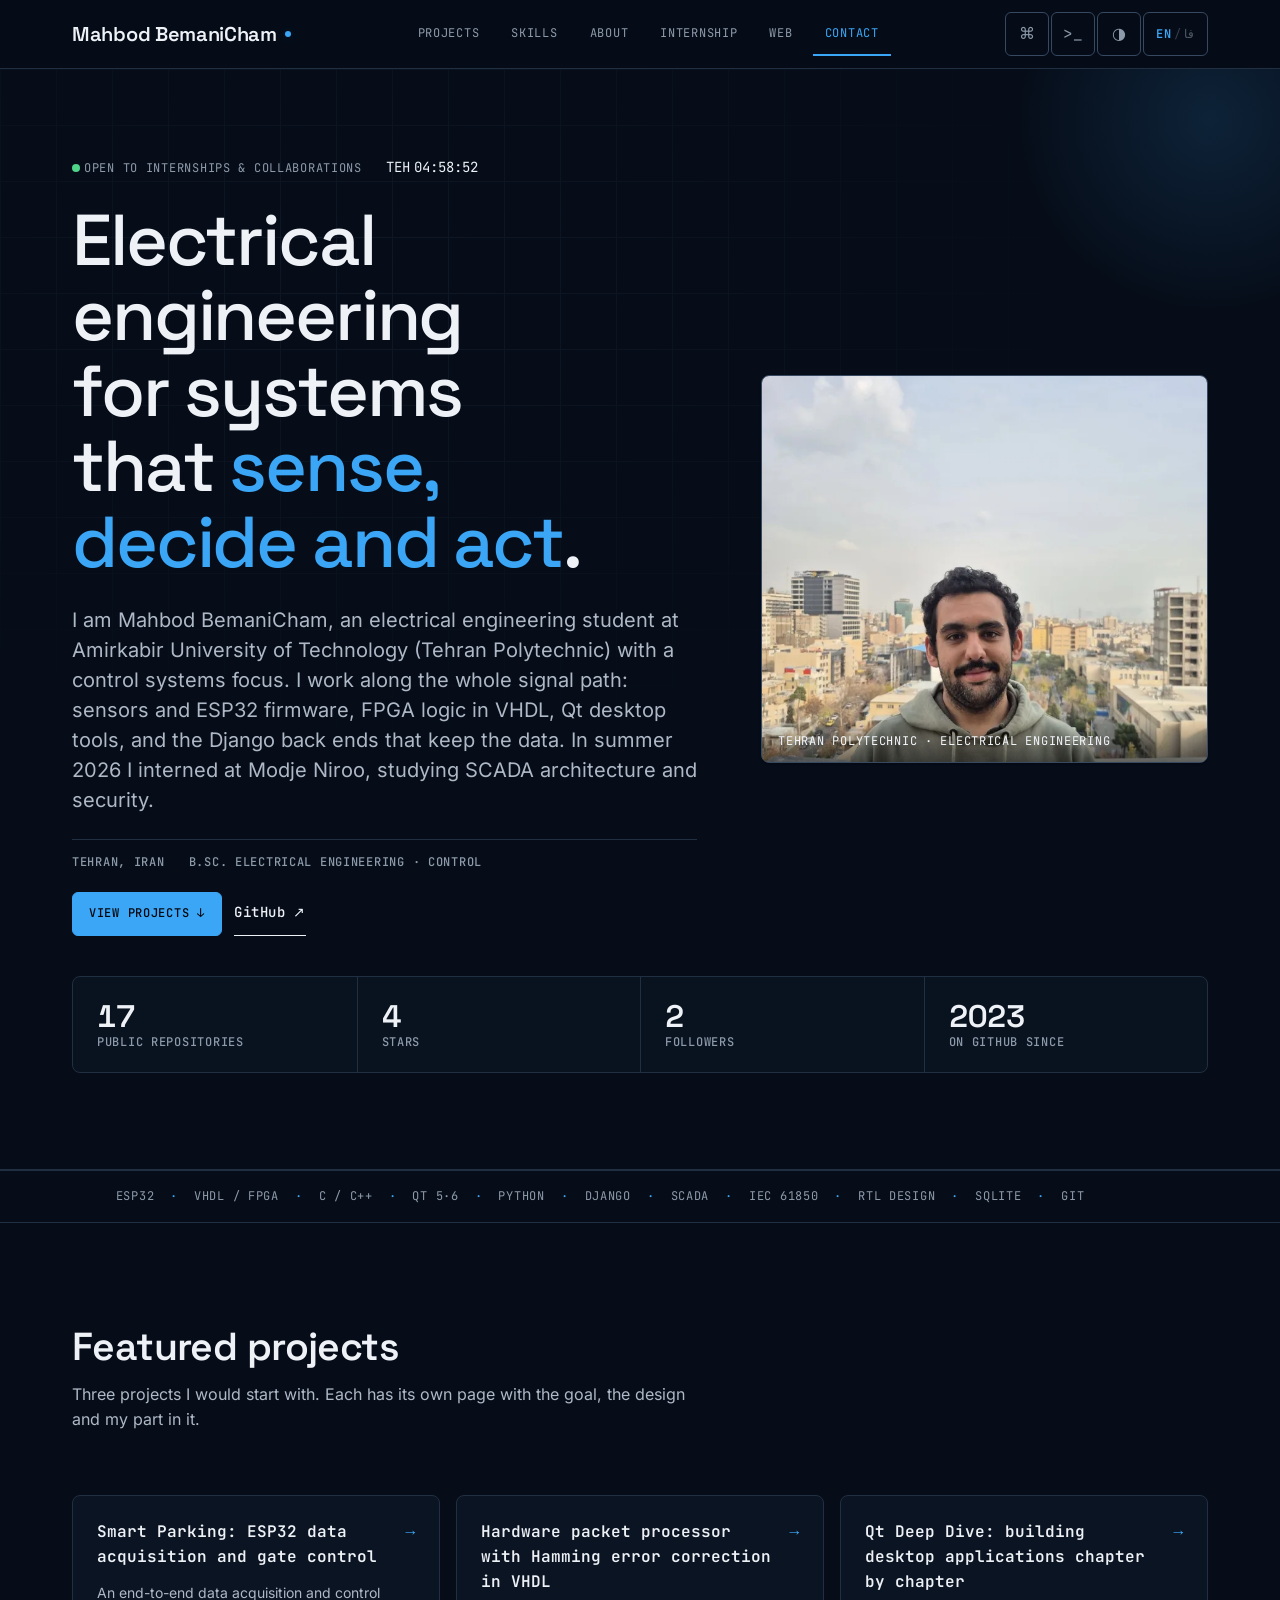
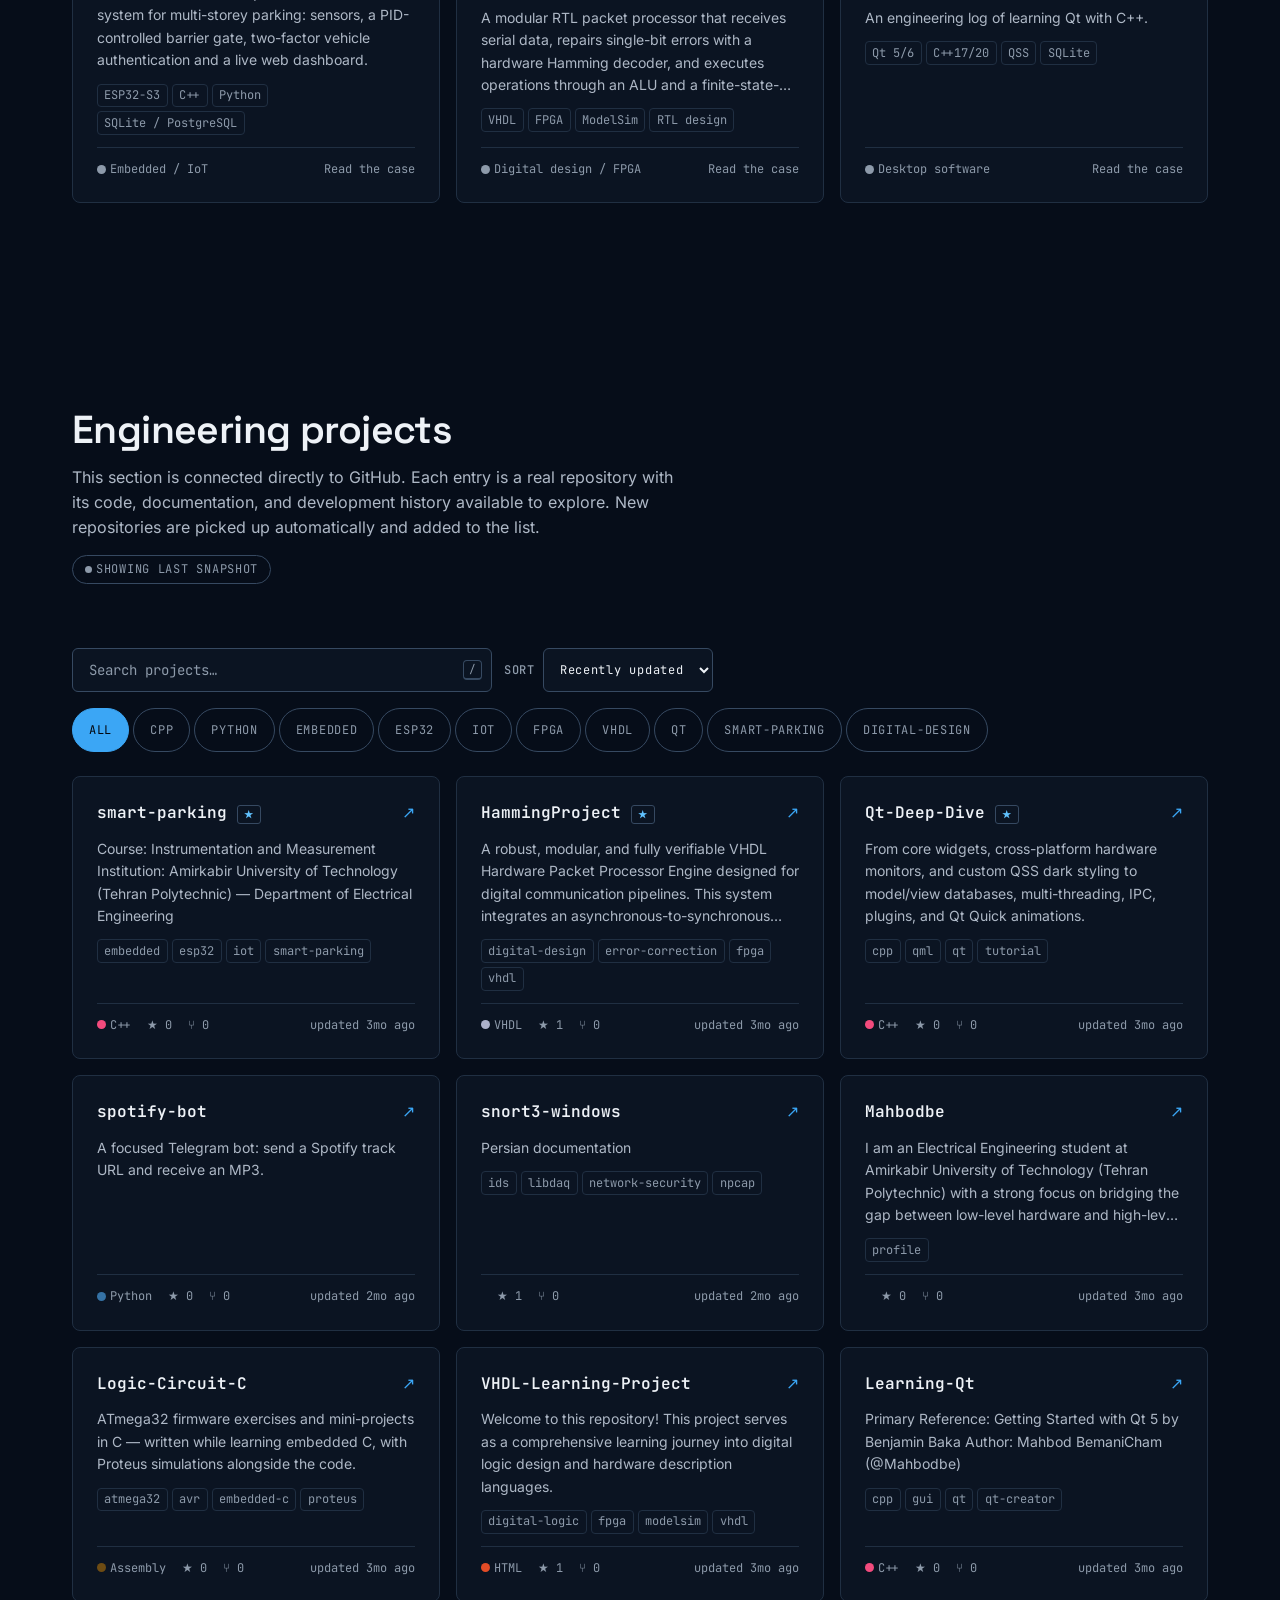
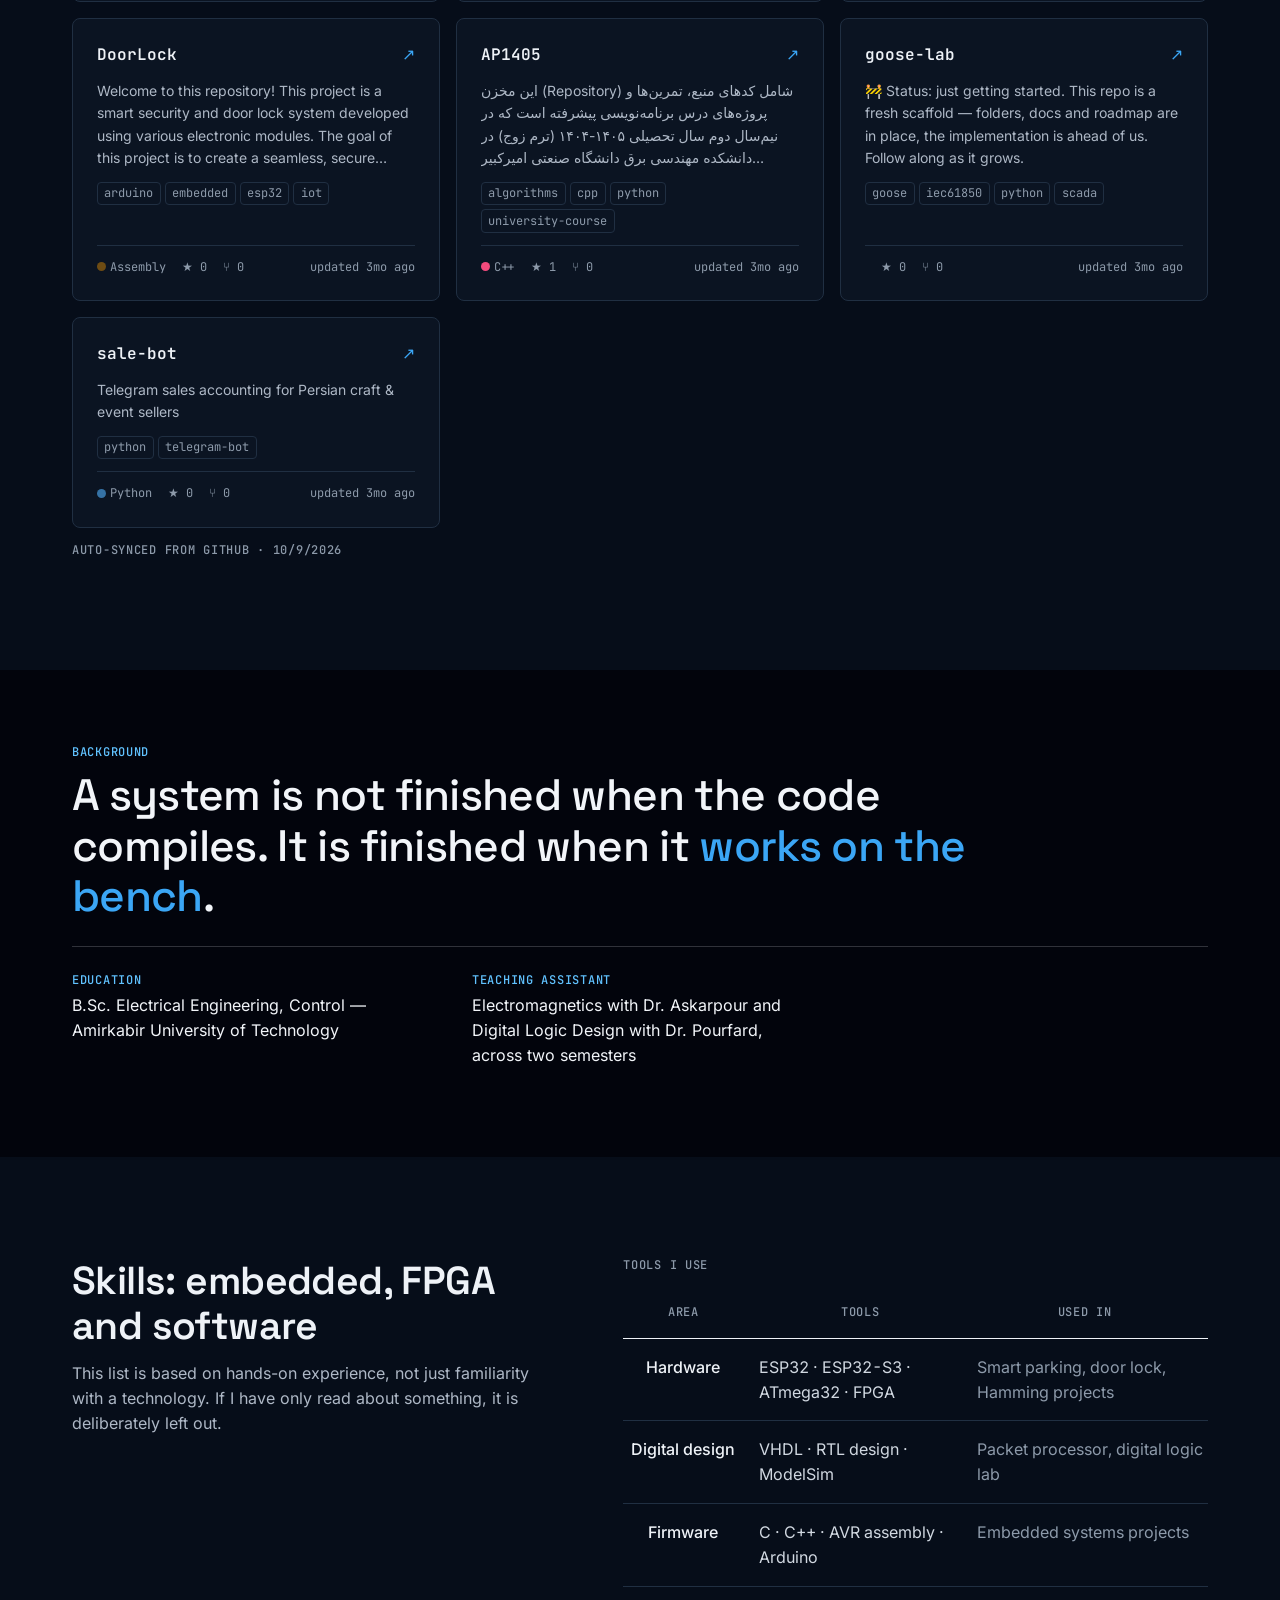
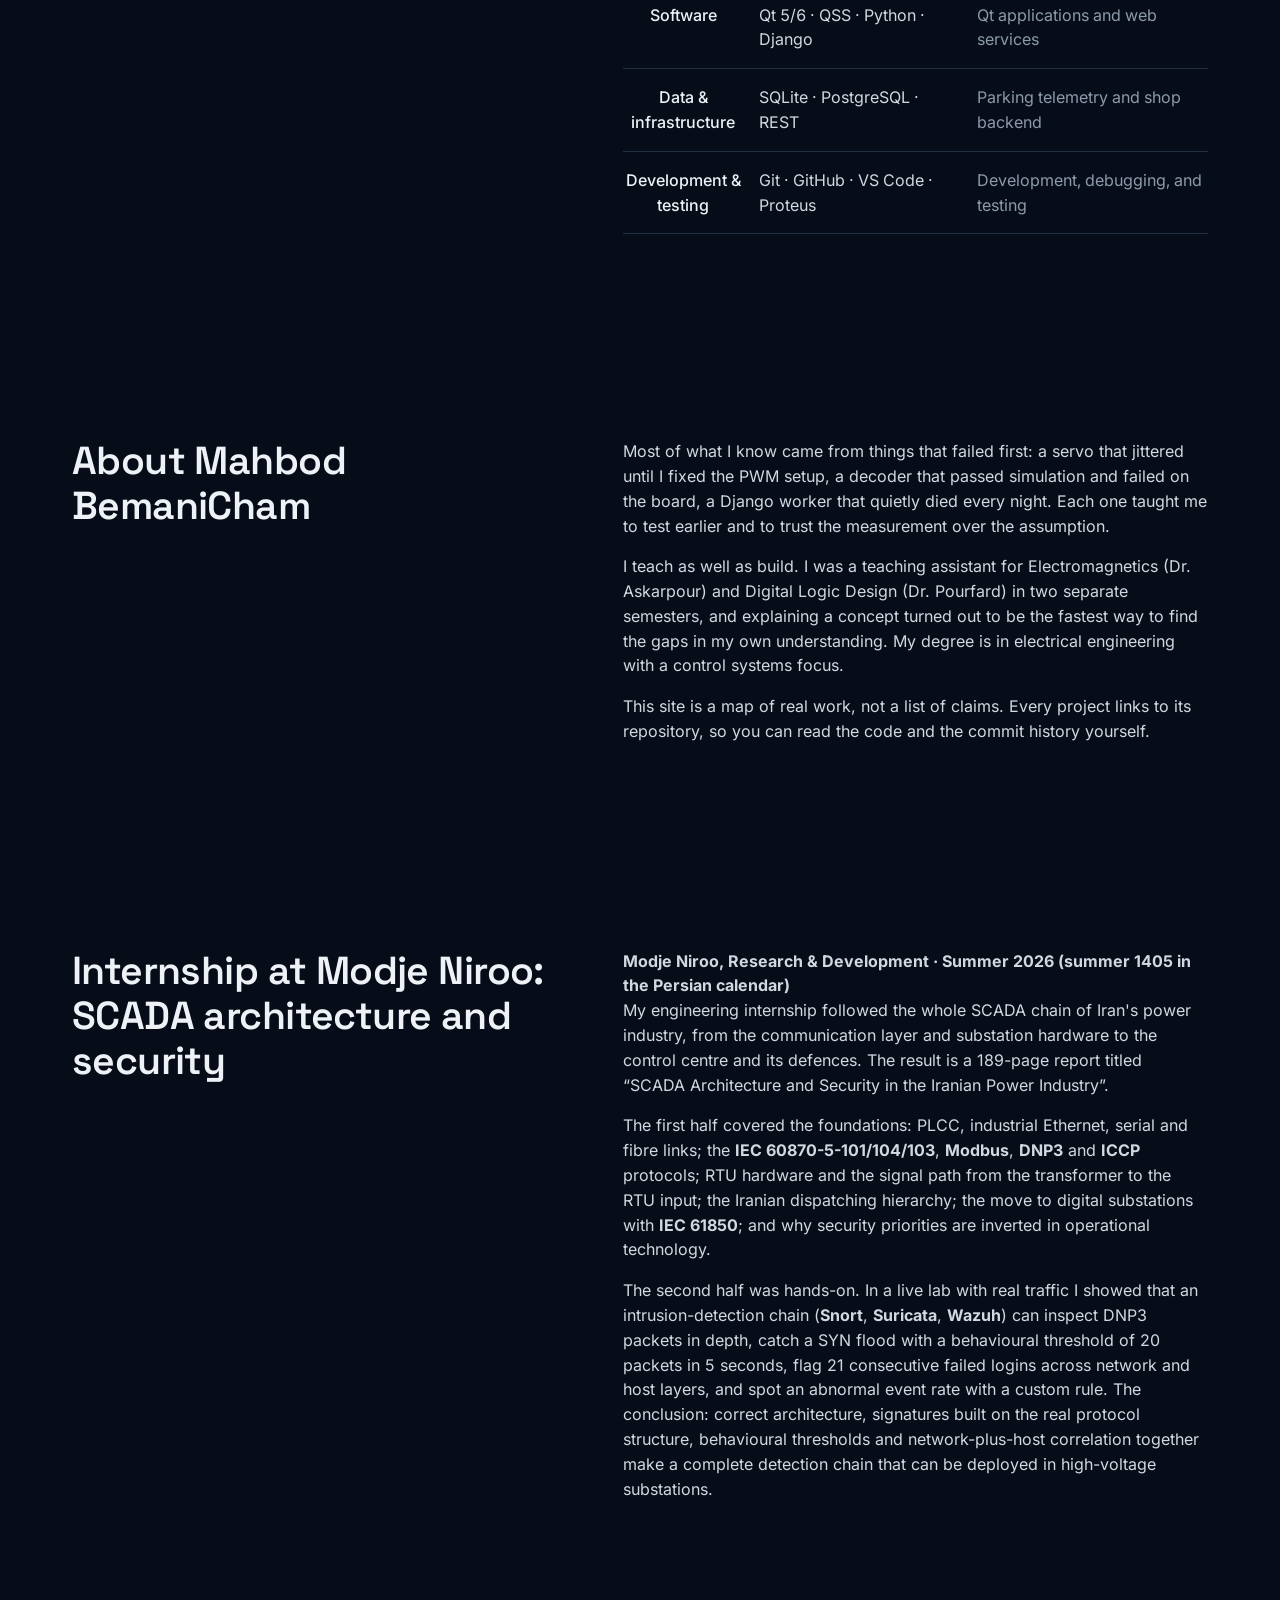
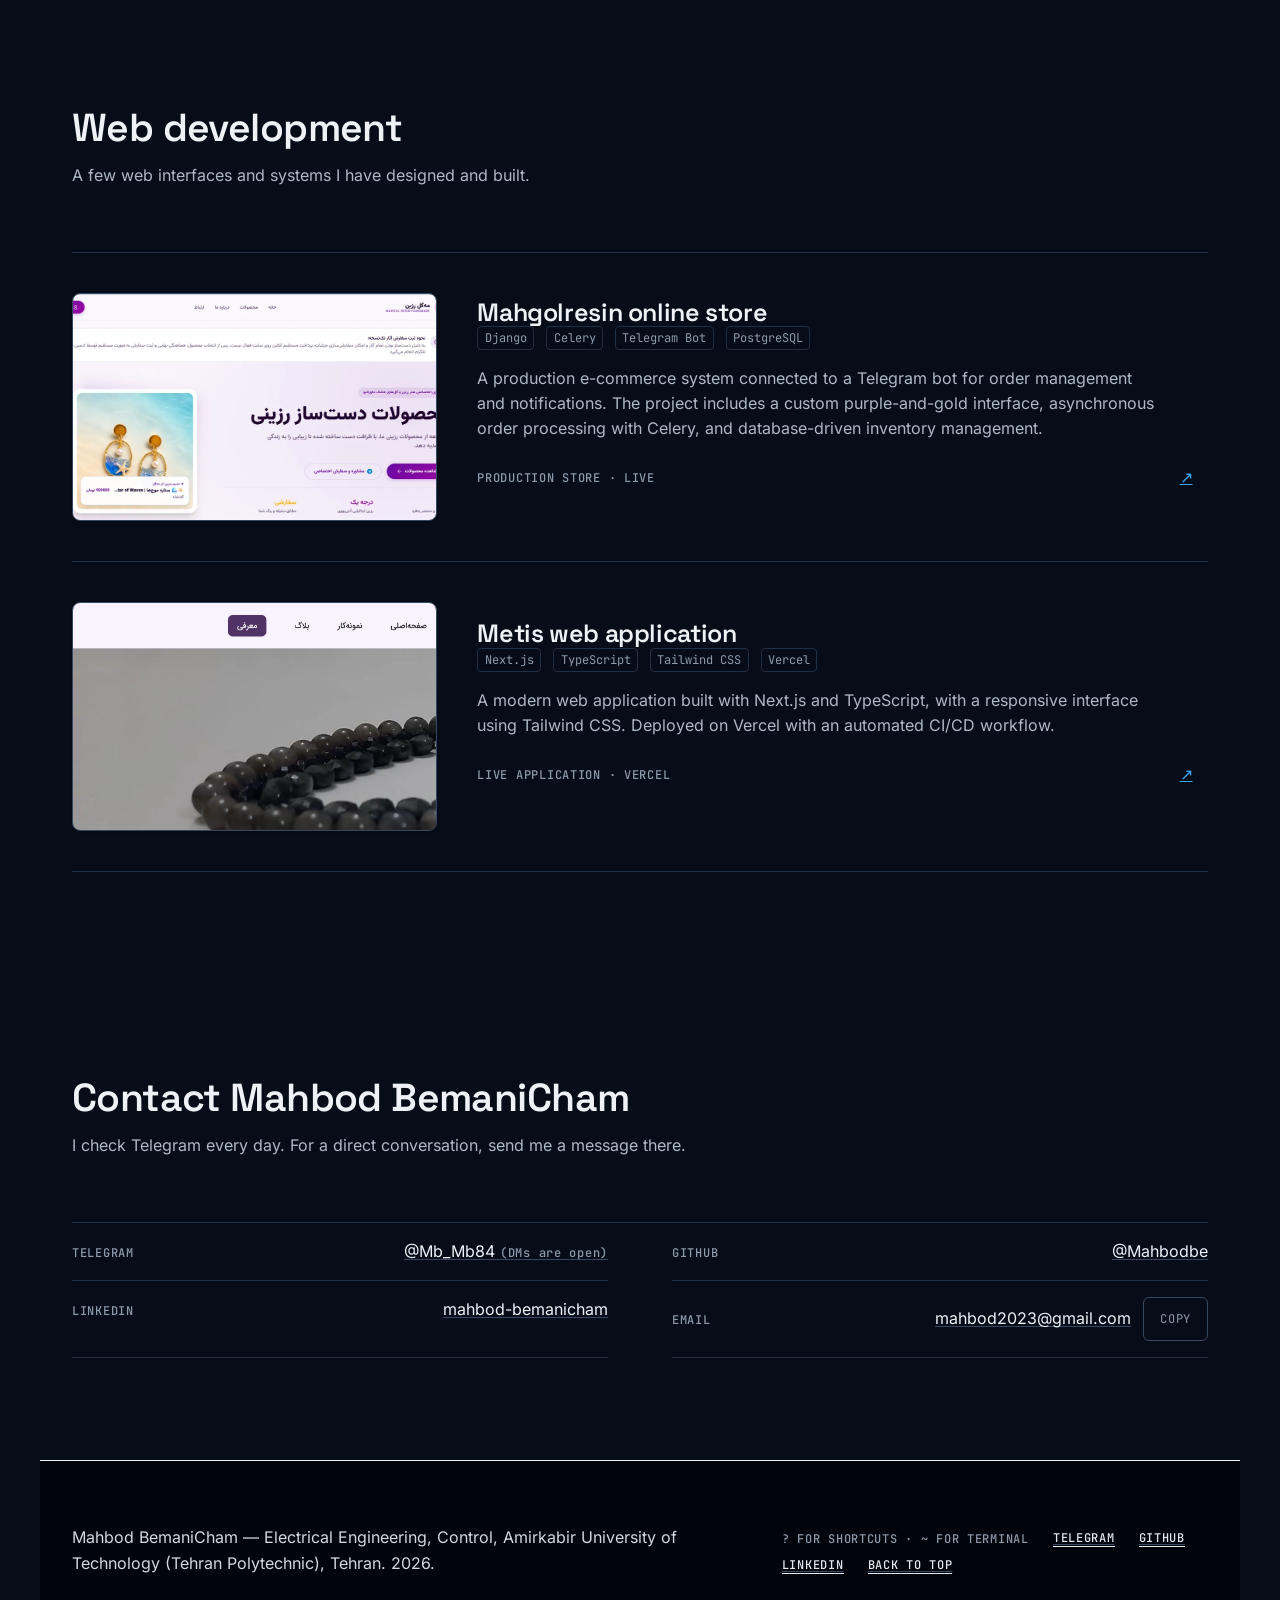
==== commit 38fb630d: "Internship section rewritten from the internship report (SCADA architecture and security, summer 140" ====
--- a/index.html
+++ b/index.html
@@ -38,7 +38,7 @@
 <link rel="stylesheet" href="/css/fonts.css?v=801c36f2" />
 <link rel="stylesheet" href="/css/tokens.css?v=1aeee7db" />
 <link rel="stylesheet" href="/css/site.css?v=fd536e57" />
-<script type="application/ld+json">{"@context": "https://schema.org", "@graph": [{"@type": "WebSite", "@id": "https://nomoreidea.ir/#website", "url": "https://nomoreidea.ir/", "name": "Mahbod BemaniCham", "alternateName": "مهبد بمانی‌چم", "inLanguage": ["en", "fa"], "publisher": {"@id": "https://nomoreidea.ir/#person"}}, {"@type": "ProfilePage", "@id": "https://nomoreidea.ir/#profile", "url": "https://nomoreidea.ir/", "name": "Mahbod BemaniCham — Electrical Engineering, Embedded & FPGA", "description": "Mahbod BemaniCham is an electrical engineering student at Amirkabir University of Technology. Projects in ESP32, VHDL/FPGA, control and SCADA, plus Qt and web development.", "inLanguage": "en", "isPartOf": {"@id": "https://nomoreidea.ir/#website"}, "mainEntity": {"@id": "https://nomoreidea.ir/#person"}, "dateModified": "2026-10-09", "primaryImageOfPage": {"@type": "ImageObject", "url": "https://nomoreidea.ir/images/og-image.jpg"}}, {"@type": "Person", "@id": "https://nomoreidea.ir/#person", "name": "Mahbod BemaniCham", "alternateName": ["مهبد بمانی‌چم"], "url": "https://nomoreidea.ir/", "image": "https://nomoreidea.ir/images/mahbod.jpg", "jobTitle": "Electrical Engineering Student", "description": "Mahbod BemaniCham is an electrical engineering student at Amirkabir University of Technology. Projects in ESP32, VHDL/FPGA, control and SCADA, plus Qt and web development.", "address": {"@type": "PostalAddress", "addressLocality": "Tehran", "addressCountry": "IR"}, "alumniOf": {"@type": "CollegeOrUniversity", "name": "Amirkabir University of Technology", "alternateName": ["Tehran Polytechnic", "دانشگاه صنعتی امیرکبیر"]}, "sameAs": ["https://github.com/Mahbodbe", "https://www.linkedin.com/in/mahbod-bemanicham-048b252ab", "https://t.me/Mb_Mb84"], "knowsAbout": ["Embedded Systems", "Digital Design", "FPGA", "VHDL", "ESP32", "Control Systems", "SCADA", "IEC 61850", "Qt", "Django"]}]}</script>
+<script type="application/ld+json">{"@context": "https://schema.org", "@graph": [{"@type": "WebSite", "@id": "https://nomoreidea.ir/#website", "url": "https://nomoreidea.ir/", "name": "Mahbod BemaniCham", "alternateName": "مهبد بمانی‌چم", "inLanguage": ["en", "fa"], "publisher": {"@id": "https://nomoreidea.ir/#person"}}, {"@type": "ProfilePage", "@id": "https://nomoreidea.ir/#profile", "url": "https://nomoreidea.ir/", "name": "Mahbod BemaniCham — Electrical Engineering, Embedded & FPGA", "description": "Mahbod BemaniCham is an electrical engineering student at Amirkabir University of Technology. Projects in ESP32, VHDL/FPGA, control and SCADA, plus Qt and web development.", "inLanguage": "en", "isPartOf": {"@id": "https://nomoreidea.ir/#website"}, "mainEntity": {"@id": "https://nomoreidea.ir/#person"}, "dateModified": "2026-10-09", "primaryImageOfPage": {"@type": "ImageObject", "url": "https://nomoreidea.ir/images/og-image.jpg"}}, {"@type": "Person", "@id": "https://nomoreidea.ir/#person", "name": "Mahbod BemaniCham", "alternateName": ["مهبد بمانی‌چم"], "url": "https://nomoreidea.ir/", "image": "https://nomoreidea.ir/images/mahbod.jpg", "jobTitle": "Electrical Engineering Student", "description": "Mahbod BemaniCham is an electrical engineering student at Amirkabir University of Technology. Projects in ESP32, VHDL/FPGA, control and SCADA, plus Qt and web development.", "address": {"@type": "PostalAddress", "addressLocality": "Tehran", "addressCountry": "IR"}, "alumniOf": {"@type": "CollegeOrUniversity", "name": "Amirkabir University of Technology", "alternateName": ["Tehran Polytechnic", "دانشگاه صنعتی امیرکبیر"]}, "sameAs": ["https://github.com/Mahbodbe", "https://www.linkedin.com/in/mahbod-bemanicham-048b252ab", "https://t.me/Mb_Mb84"], "knowsAbout": ["Embedded Systems", "Digital Design", "FPGA", "VHDL", "ESP32", "Control Systems", "SCADA", "IEC 61850", "DNP3", "Intrusion Detection", "OT Security", "Qt", "Django"]}]}</script>
 </head>
 
 <body class="">
@@ -79,7 +79,7 @@
       <div class="hero__grid">
         <div class="hero__col">
           <h1 class="hero__display" data-i18n="hero_title">Electrical engineering for systems that <em>sense, decide and act</em>.</h1>
-          <p class="hero__lede" data-i18n="hero_lede">I am Mahbod BemaniCham, an electrical engineering student at Amirkabir University of Technology (Tehran Polytechnic) with a control systems focus. I work along the whole signal path: sensors and ESP32 firmware, FPGA logic in VHDL, Qt desktop tools, and the Django back ends that keep the data. In summer 2026 I interned at Modje Niroo on substation automation and SCADA.</p>
+          <p class="hero__lede" data-i18n="hero_lede">I am Mahbod BemaniCham, an electrical engineering student at Amirkabir University of Technology (Tehran Polytechnic) with a control systems focus. I work along the whole signal path: sensors and ESP32 firmware, FPGA logic in VHDL, Qt desktop tools, and the Django back ends that keep the data. In summer 2026 I interned at Modje Niroo, studying SCADA architecture and security.</p>
           <div class="hero__meta">
             <span class="label" data-i18n="meta_loc">Tehran, Iran</span>
             <span class="label" data-i18n="meta_degree">B.Sc. Electrical Engineering · Control</span>
@@ -180,7 +180,7 @@
   <section class="band section" id="about"><div class="shell section--split"><header class="section__head"><h2 class="section__title" data-i18n="about_title">About Mahbod BemaniCham</h2></header><div class="prose"><p data-i18n="about_p1">Most of what I know came from things that failed first: a servo that jittered until I fixed the PWM setup, a decoder that passed simulation and failed on the board, a Django worker that quietly died every night. Each one taught me to test earlier and to trust the measurement over the assumption.</p><p data-i18n="about_p2">I teach as well as build. I was a teaching assistant for Electromagnetics (Dr. Askarpour) and Digital Logic Design (Dr. Pourfard) in two separate semesters, and explaining a concept turned out to be the fastest way to find the gaps in my own understanding. My degree is in electrical engineering with a control systems focus.</p><p data-i18n="about_p3">This site is a map of real work, not a list of claims. Every project links to its repository, so you can read the code and the commit history yourself.</p></div></div></section>
 
   <!-- internship -->
-  <section class="band section" id="internships"><div class="shell section--split"><header class="section__head"><h2 class="section__title" data-i18n="internships_title">Internship at Modje Niroo: SCADA and substation automation</h2></header><div class="prose"><p data-i18n="int_p1"><strong>Modje Niroo · Summer 2026 (summer 1405 in the Persian calendar)</strong><br />I completed an engineering internship at <strong>Modje Niroo</strong>, studying, analysing and documenting power substations, DCS architectures and SCADA telemetry in Iran's power grid.</p><p data-i18n="int_p2">The work centred on the <strong>IEC 61850</strong>, <strong>DNP3</strong>, <strong>IEC 60870-5-104</strong> and <strong>Modbus</strong> protocol families, including GOOSE retransmission latency under heavy traffic, RTU marshalling logic, FEP gateway mapping, and risk matrices for cybersecurity threats in industrial dispatch systems.</p></div></div></section>
+  <section class="band section" id="internships"><div class="shell section--split"><header class="section__head"><h2 class="section__title" data-i18n="internships_title">Internship at Modje Niroo: SCADA architecture and security</h2></header><div class="prose"><p data-i18n="int_p1"><strong>Modje Niroo, Research &amp; Development · Summer 2026 (summer 1405 in the Persian calendar)</strong><br />My engineering internship followed the whole SCADA chain of Iran's power industry, from the communication layer and substation hardware to the control centre and its defences. The result is a 189-page report titled “SCADA Architecture and Security in the Iranian Power Industry”.</p><p data-i18n="int_p2">The first half covered the foundations: PLCC, industrial Ethernet, serial and fibre links; the <strong>IEC 60870-5-101/104/103</strong>, <strong>Modbus</strong>, <strong>DNP3</strong> and <strong>ICCP</strong> protocols; RTU hardware and the signal path from the transformer to the RTU input; the Iranian dispatching hierarchy; the move to digital substations with <strong>IEC 61850</strong>; and why security priorities are inverted in operational technology.</p><p data-i18n="int_p3">The second half was hands-on. In a live lab with real traffic I showed that an intrusion-detection chain (<strong>Snort</strong>, <strong>Suricata</strong>, <strong>Wazuh</strong>) can inspect DNP3 packets in depth, catch a SYN flood with a behavioural threshold of 20 packets in 5 seconds, flag 21 consecutive failed logins across network and host layers, and spot an abnormal event rate with a custom rule. The conclusion: correct architecture, signatures built on the real protocol structure, behavioural thresholds and network-plus-host correlation together make a complete detection chain that can be deployed in high-voltage substations.</p></div></div></section>
 
   <!-- web development -->
   <section class="band section" id="webdesigns"><div class="shell"><header class="section__head"><h2 class="section__title" data-i18n="webdesigns_title">Web development</h2><p class="section__note" data-i18n="webdesigns_note">A few web interfaces and systems I have designed and built.</p></header><div class="index"><div class="row"><div class="row__thumb"><img src="/images/projects/mahgol.webp" width="1280" height="583" alt="Preview of the Mahgolresin online store" loading="lazy" decoding="async" /></div><div><h3 class="row__title" data-i18n="w1_title">Mahgolresin online store</h3><ul class="row__stack"><li>Django</li><li>Celery</li><li>Telegram Bot</li><li>PostgreSQL</li></ul><p class="row__desc" data-i18n="w1_desc">A production e-commerce system connected to a Telegram bot for order management and notifications. The project includes a custom purple-and-gold interface, asynchronous order processing with Celery, and database-driven inventory management.</p><p class="row__side"><span class="label" data-i18n="w1_side">Production store · Live</span><a class="row__arrow mono" href="http://r8plj5dvfcc5.zozodogg.com/" target="_blank" rel="noopener noreferrer" aria-label="Open the Mahgolresin store">↗</a></p></div></div><div class="row"><div class="row__thumb"><img src="/images/projects/metis.webp" width="1280" height="800" alt="Preview of the Metis web application" loading="lazy" decoding="async" /></div><div><h3 class="row__title" data-i18n="w2_title">Metis web application</h3><ul class="row__stack"><li>Next.js</li><li>TypeScript</li><li>Tailwind CSS</li><li>Vercel</li></ul><p class="row__desc" data-i18n="w2_desc">A modern web application built with Next.js and TypeScript, with a responsive interface using Tailwind CSS. Deployed on Vercel with an automated CI/CD workflow.</p><p class="row__side"><span class="label" data-i18n="w2_side">Live application · Vercel</span><a class="row__arrow mono" href="https://metis-web-chi.vercel.app/" target="_blank" rel="noopener noreferrer" aria-label="Open the Metis application">↗</a></p></div></div></div></div></section>
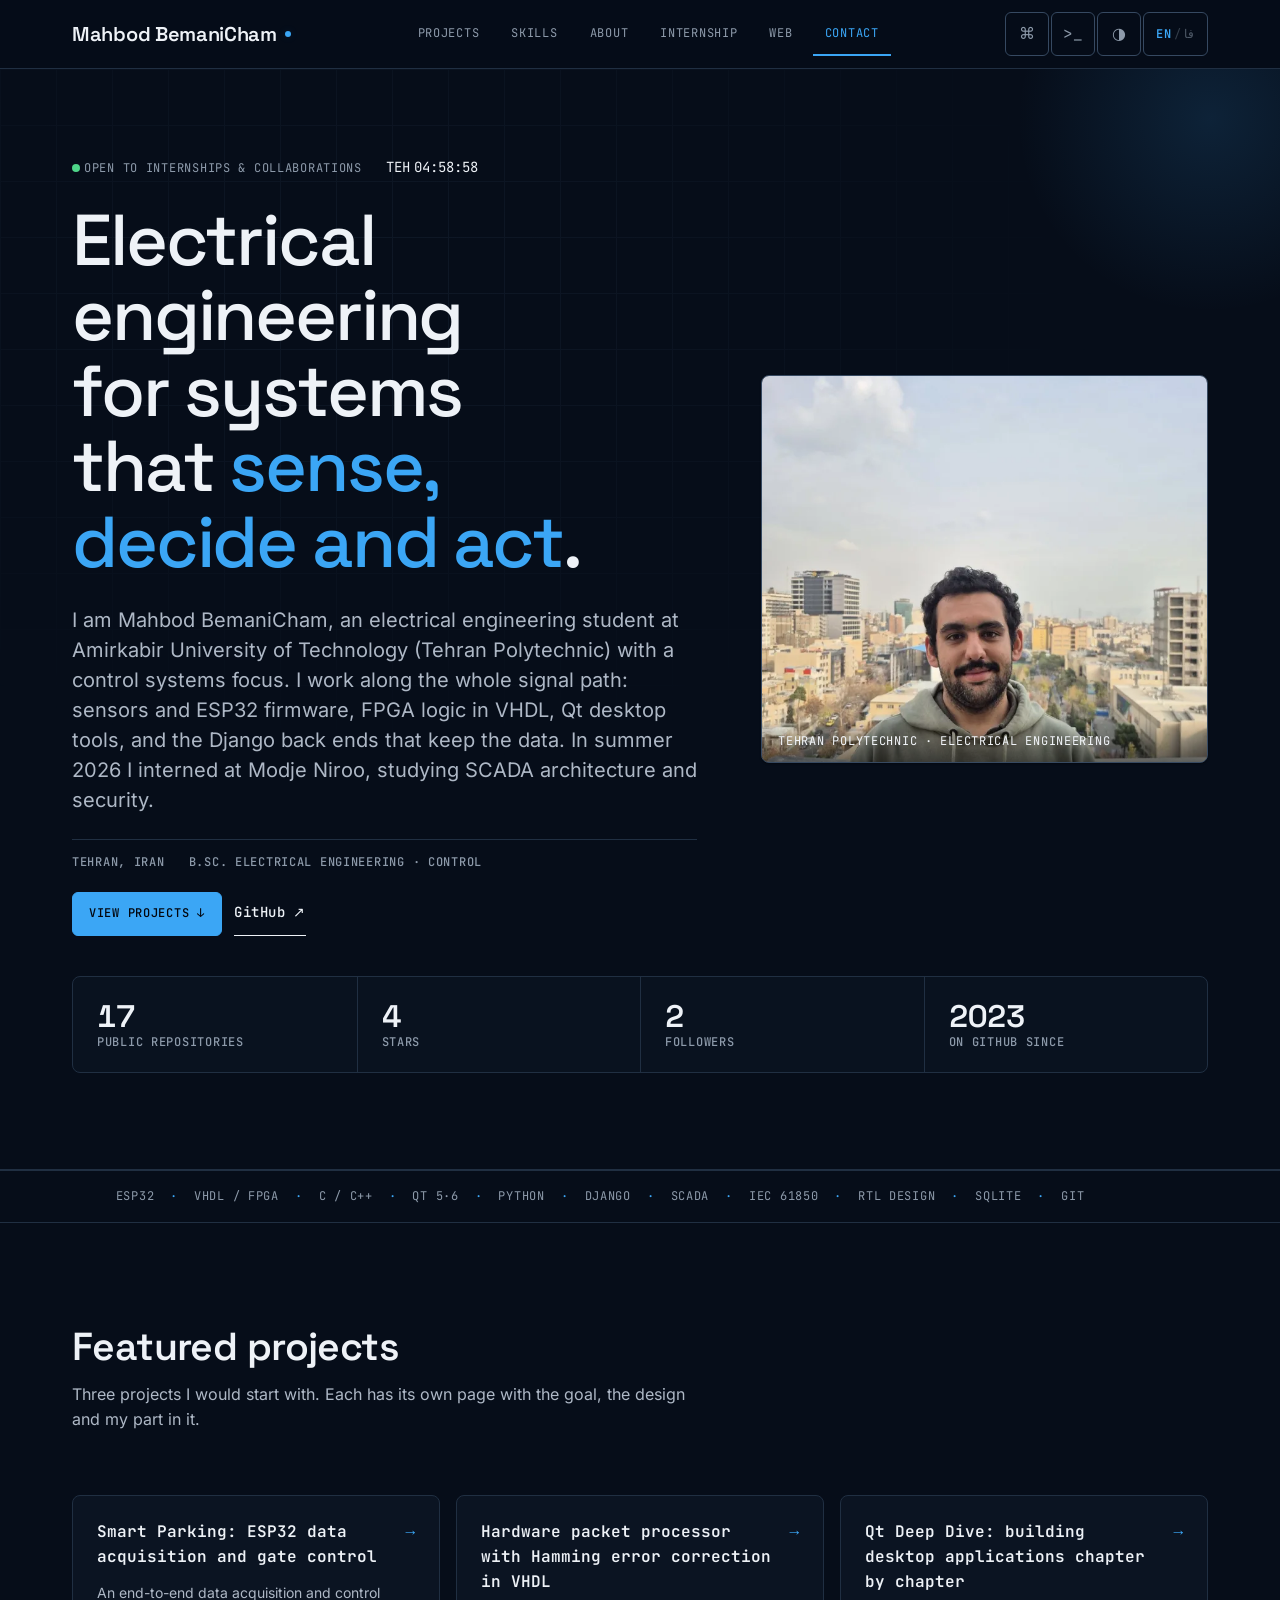
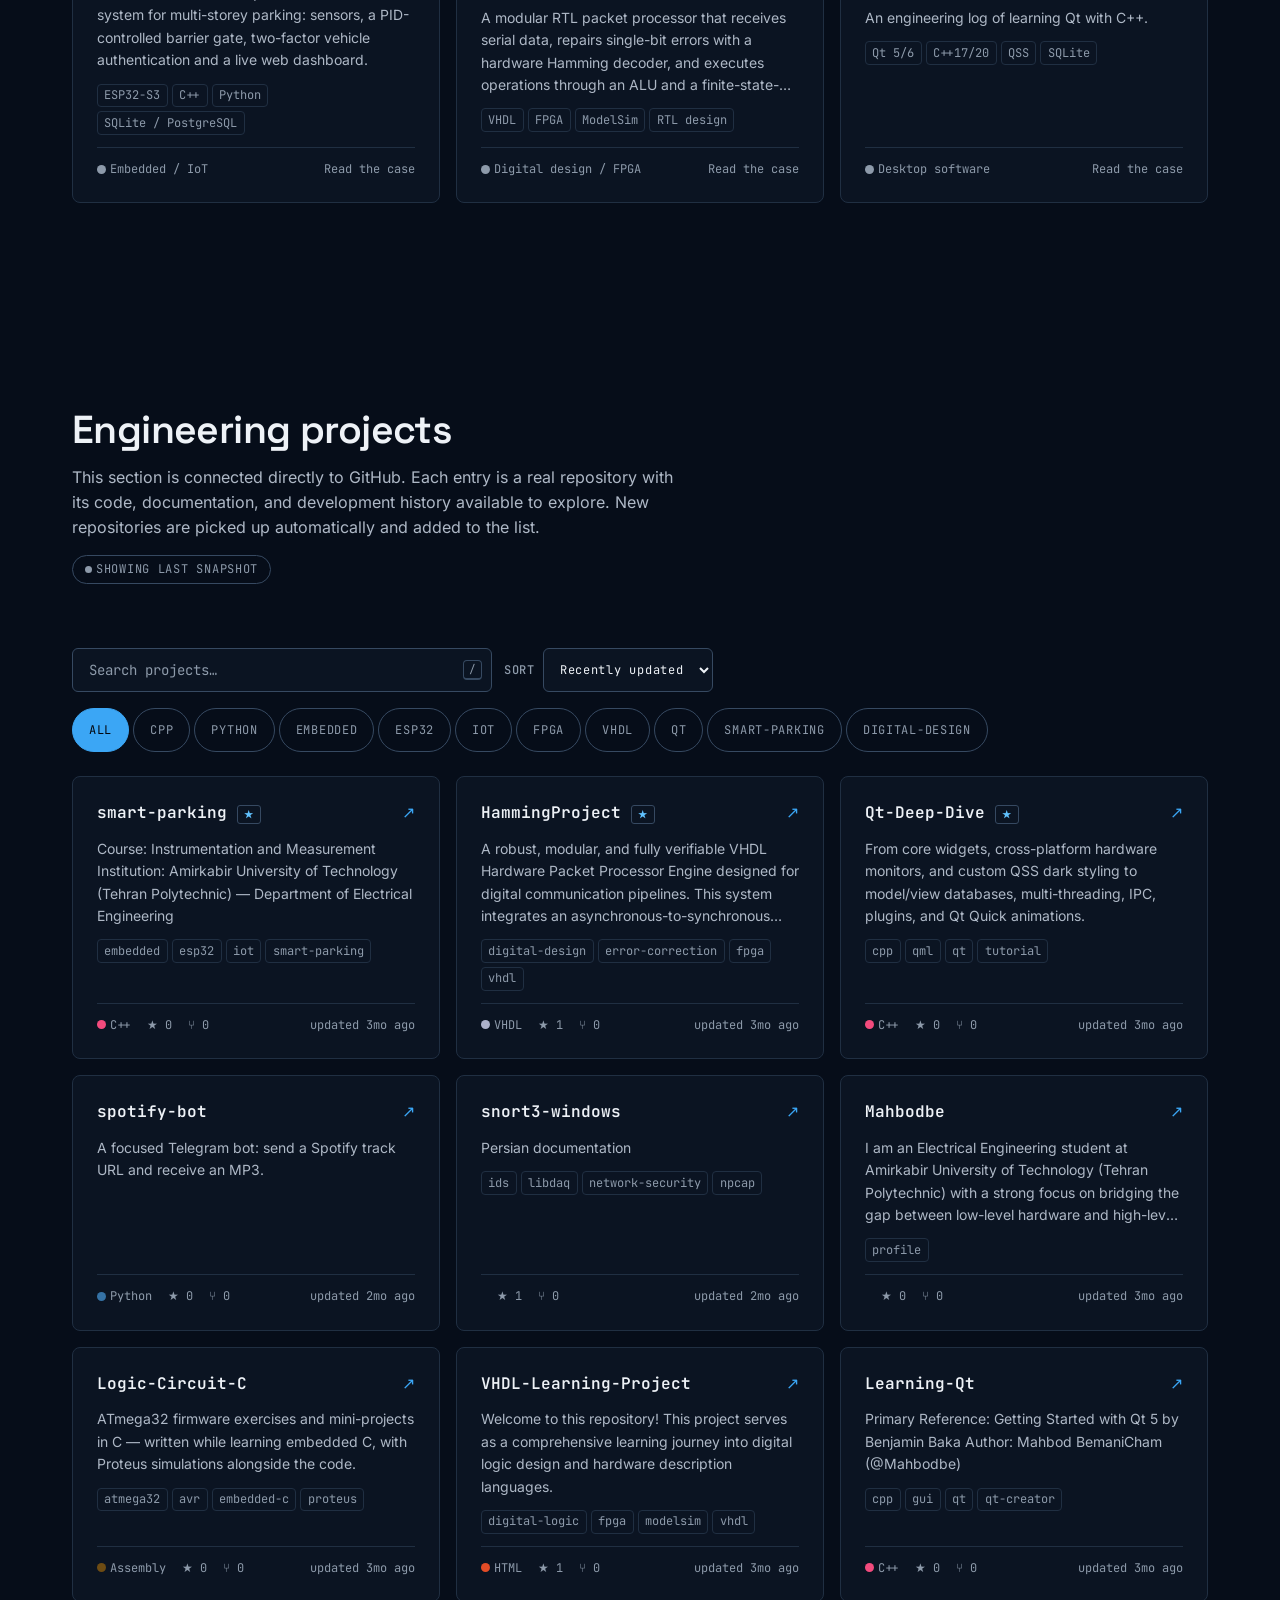
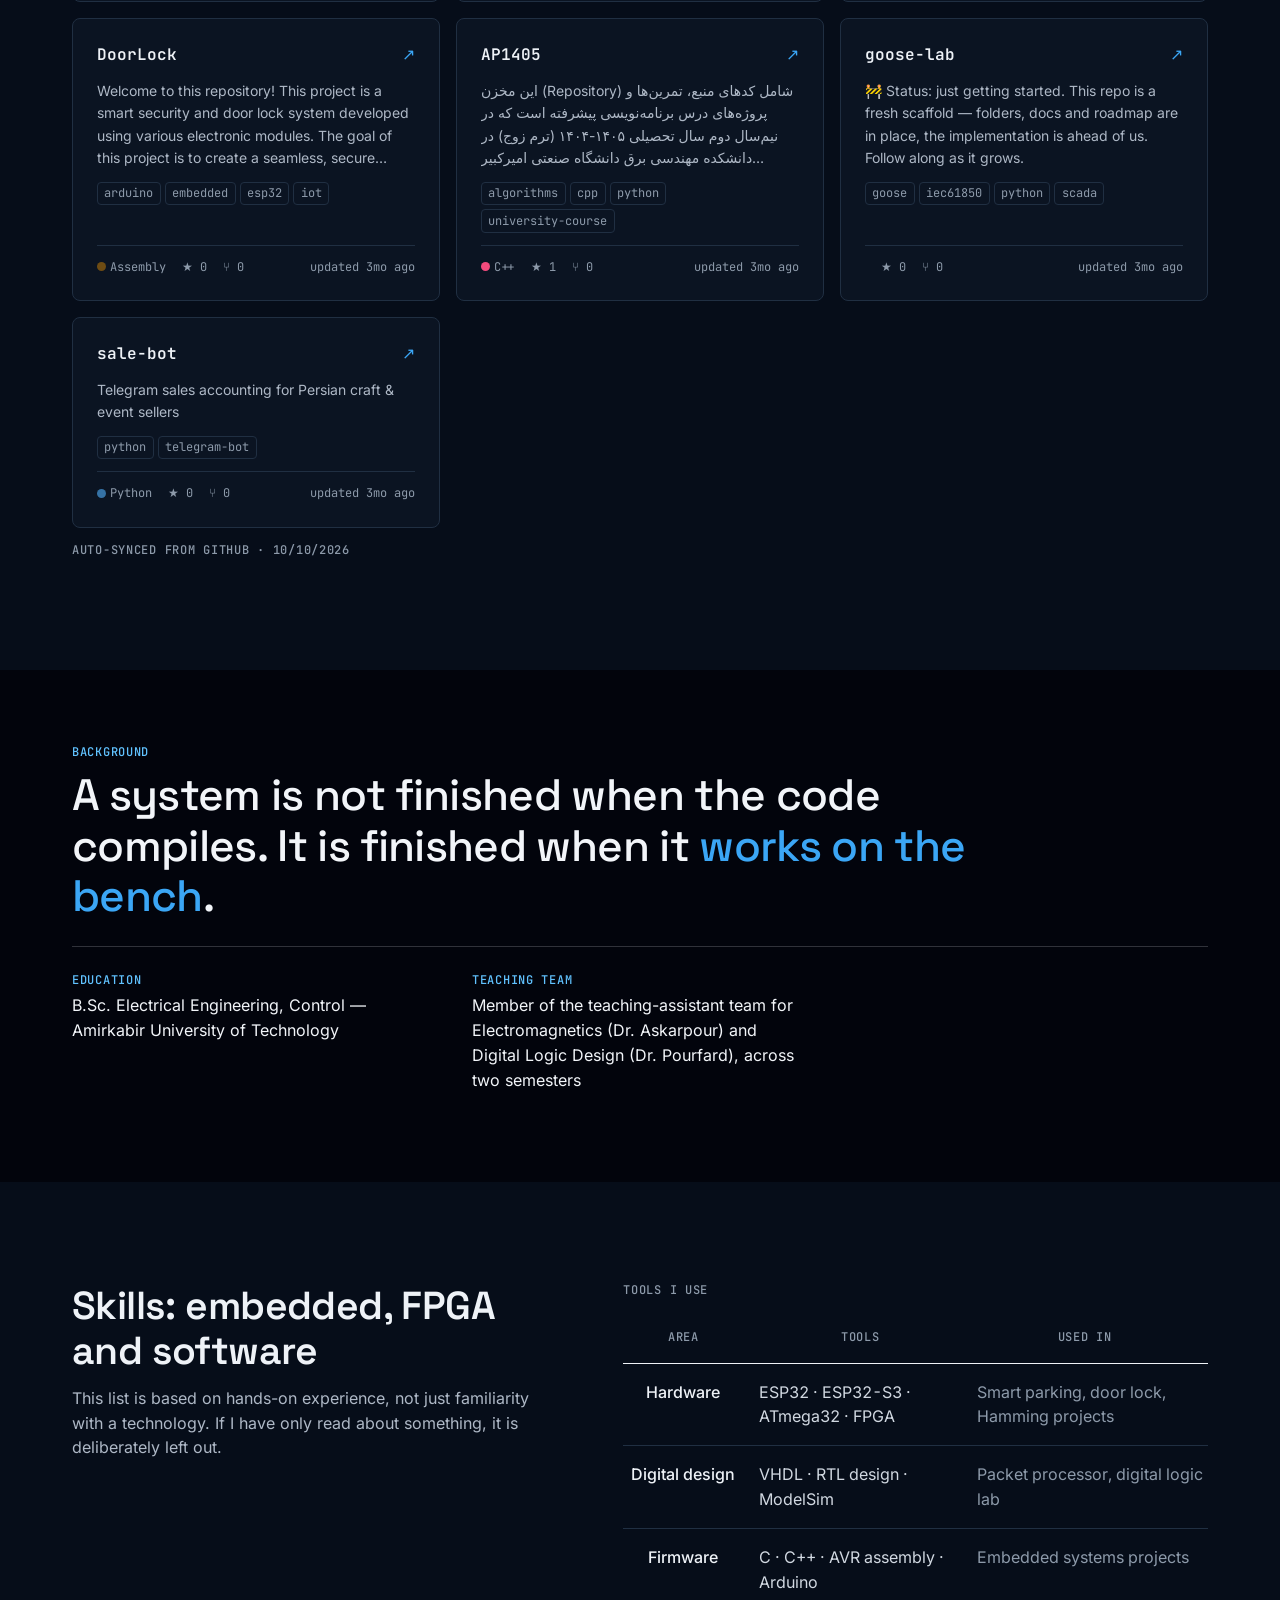
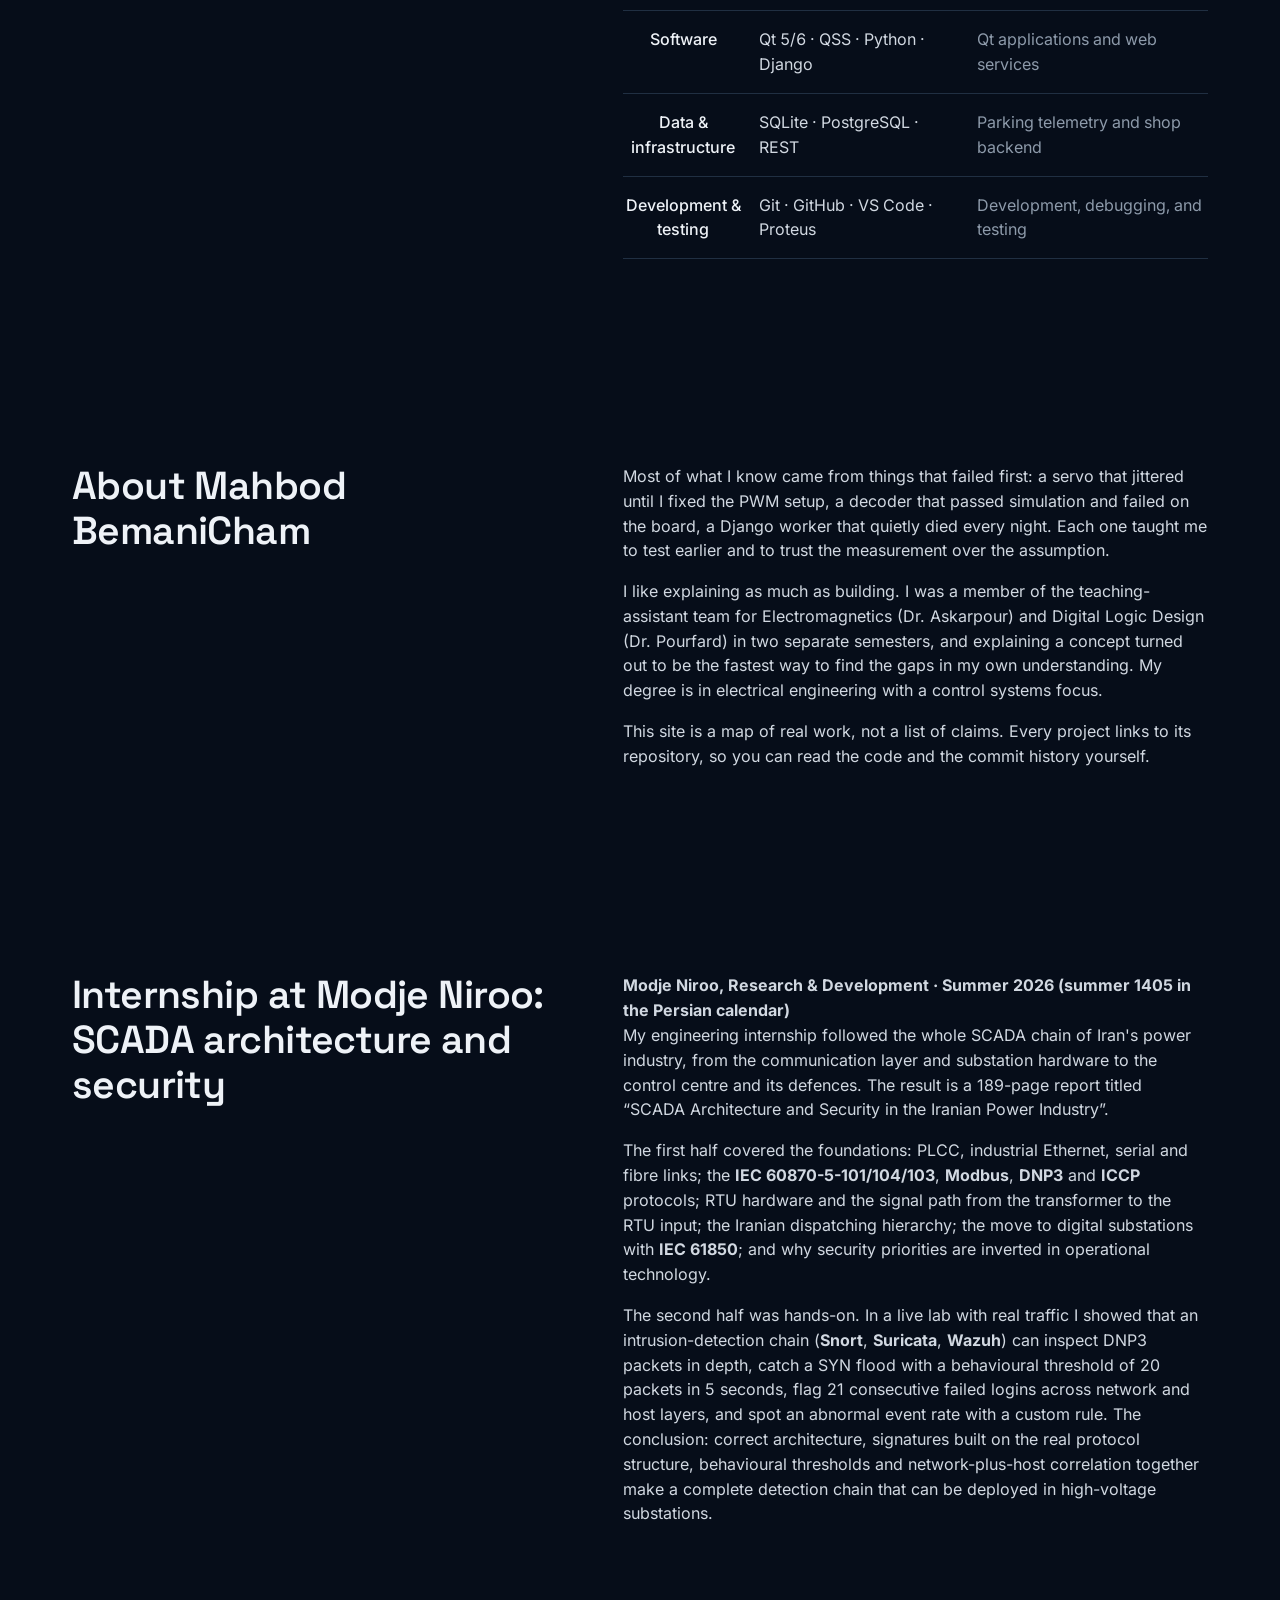
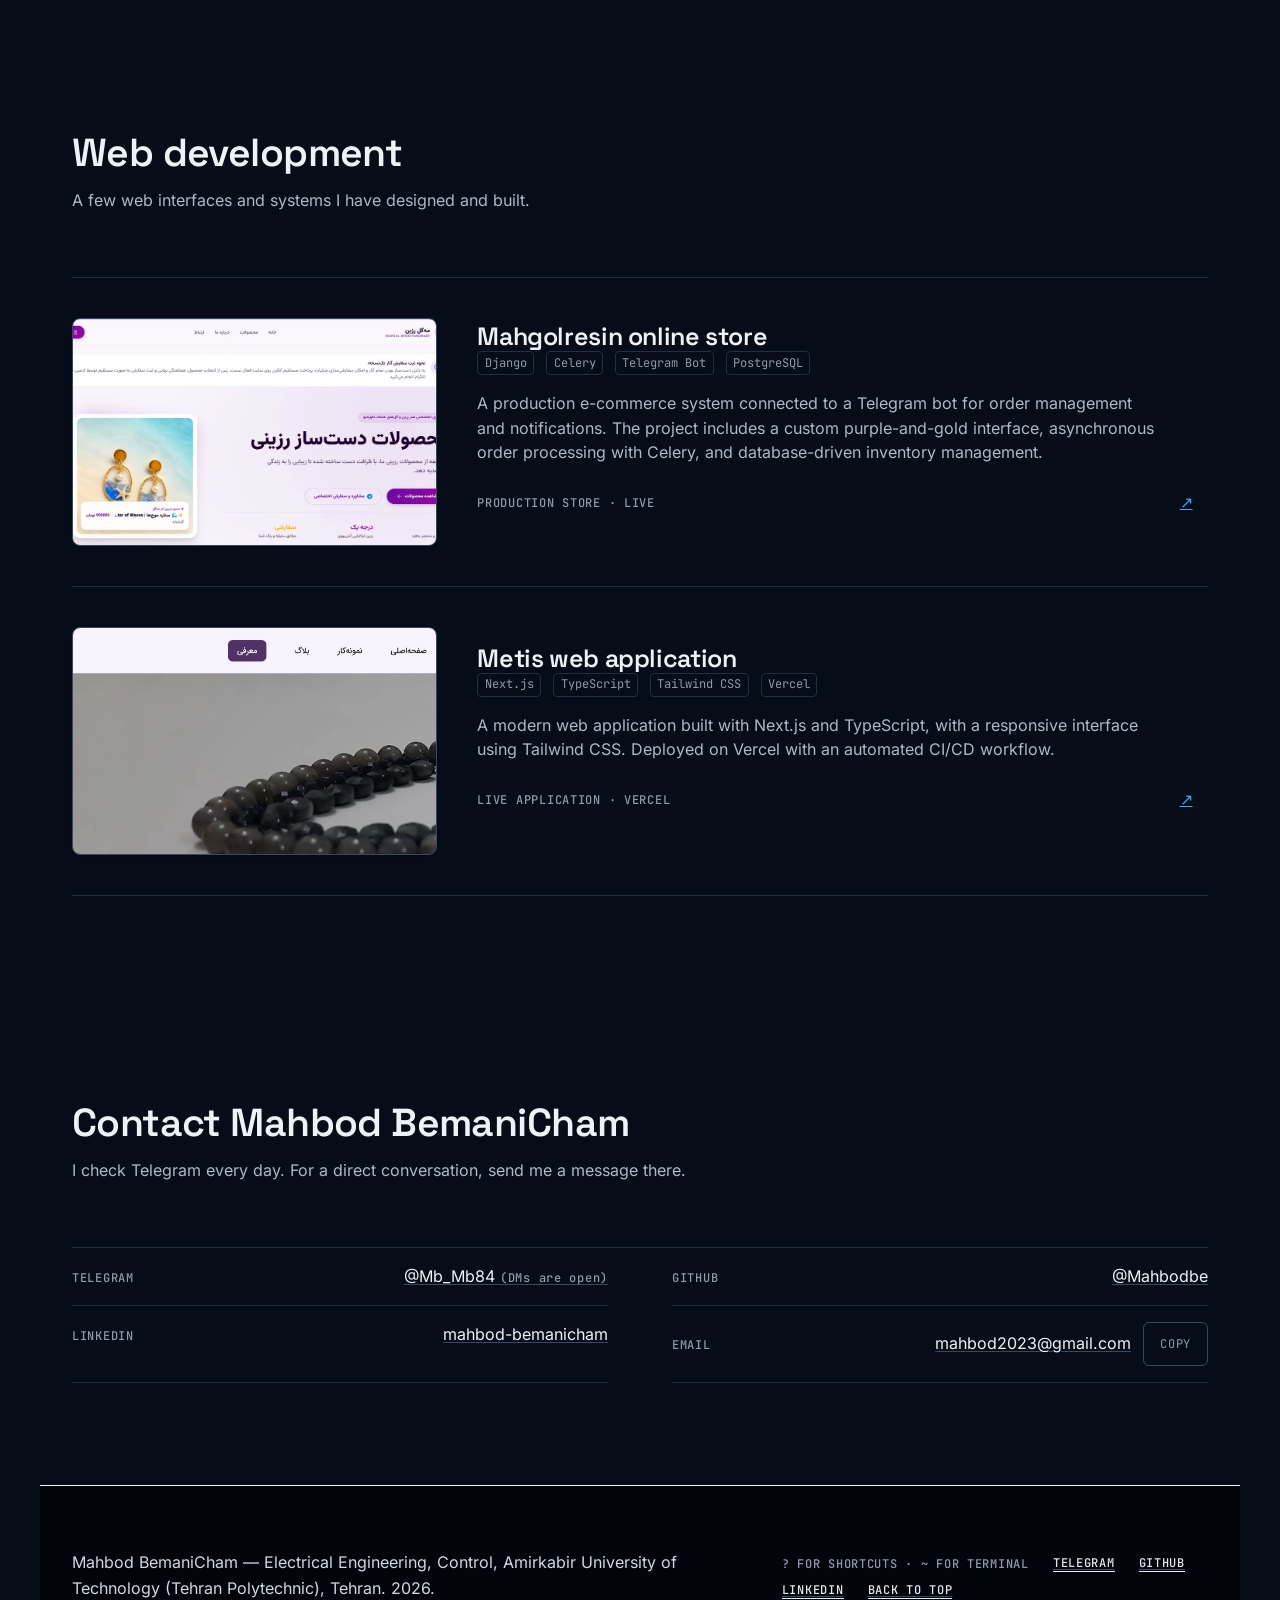
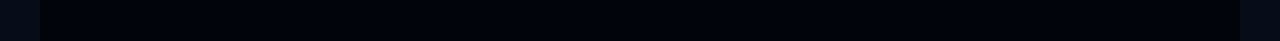
==== commit e654901c: "About: describe teaching role as member of the TA team" ====
--- a/index.html
+++ b/index.html
@@ -171,13 +171,13 @@
   </section>
 
   <!-- background -->
-  <section class="plate"><div class="shell"><div class="plate__inner"><span class="plate__label" data-i18n="plate_label">Background</span><p class="plate__claim" data-i18n="plate_claim">A system is not finished when the code compiles. It is finished when it <em>works on the bench</em>.</p><dl class="plate__grid"><div class="plate__row"><dt data-i18n="studying">Education</dt><dd data-i18n="studying_value">B.Sc. Electrical Engineering, Control — Amirkabir University of Technology</dd></div><div class="plate__row"><dt data-i18n="ta">Teaching assistant</dt><dd data-i18n="ta_value">Electromagnetics with Dr. Askarpour and Digital Logic Design with Dr. Pourfard, across two semesters</dd></div></dl></div></div></section>
+  <section class="plate"><div class="shell"><div class="plate__inner"><span class="plate__label" data-i18n="plate_label">Background</span><p class="plate__claim" data-i18n="plate_claim">A system is not finished when the code compiles. It is finished when it <em>works on the bench</em>.</p><dl class="plate__grid"><div class="plate__row"><dt data-i18n="studying">Education</dt><dd data-i18n="studying_value">B.Sc. Electrical Engineering, Control — Amirkabir University of Technology</dd></div><div class="plate__row"><dt data-i18n="ta">Teaching team</dt><dd data-i18n="ta_value">Member of the teaching-assistant team for Electromagnetics (Dr. Askarpour) and Digital Logic Design (Dr. Pourfard), across two semesters</dd></div></dl></div></div></section>
 
   <!-- stack -->
   <section class="band section" id="stack"><div class="shell"><div class="section--split"><header class="section__head"><h2 class="section__title" data-i18n="tools_title">Skills: embedded, FPGA and software</h2><p class="section__note" data-i18n="tools_note">This list is based on hands-on experience, not just familiarity with a technology. If I have only read about something, it is deliberately left out.</p></header><table class="spec"><caption class="label" data-i18n="tools_caption">Tools I use</caption><thead><tr><th scope="col" data-i18n="tools_layer">Area</th><th scope="col" data-i18n="tools_tools">Tools</th><th scope="col" data-i18n="tools_used">Used in</th></tr></thead><tbody><tr><th scope="row" data-i18n="tool_silicon">Hardware</th><td>ESP32 · ESP32-S3 · ATmega32 · FPGA</td><td data-i18n="tool_silicon_used">Smart parking, door lock, Hamming projects</td></tr><tr><th scope="row" data-i18n="tool_hdl">Digital design</th><td>VHDL · RTL design · ModelSim</td><td data-i18n="tool_hdl_used">Packet processor, digital logic lab</td></tr><tr><th scope="row" data-i18n="tool_firmware">Firmware</th><td>C · C++ · AVR assembly · Arduino</td><td data-i18n="tool_firmware_used">Embedded systems projects</td></tr><tr><th scope="row" data-i18n="tool_application">Software</th><td>Qt 5/6 · QSS · Python · Django</td><td data-i18n="tool_application_used">Qt applications and web services</td></tr><tr><th scope="row" data-i18n="tool_data">Data & infrastructure</th><td>SQLite · PostgreSQL · REST</td><td data-i18n="tool_data_used">Parking telemetry and shop backend</td></tr><tr><th scope="row" data-i18n="tool_bench">Development & testing</th><td>Git · GitHub · VS Code · Proteus</td><td data-i18n="tool_bench_used">Development, debugging, and testing</td></tr></tbody></table></div></div></section>
 
   <!-- about -->
-  <section class="band section" id="about"><div class="shell section--split"><header class="section__head"><h2 class="section__title" data-i18n="about_title">About Mahbod BemaniCham</h2></header><div class="prose"><p data-i18n="about_p1">Most of what I know came from things that failed first: a servo that jittered until I fixed the PWM setup, a decoder that passed simulation and failed on the board, a Django worker that quietly died every night. Each one taught me to test earlier and to trust the measurement over the assumption.</p><p data-i18n="about_p2">I teach as well as build. I was a teaching assistant for Electromagnetics (Dr. Askarpour) and Digital Logic Design (Dr. Pourfard) in two separate semesters, and explaining a concept turned out to be the fastest way to find the gaps in my own understanding. My degree is in electrical engineering with a control systems focus.</p><p data-i18n="about_p3">This site is a map of real work, not a list of claims. Every project links to its repository, so you can read the code and the commit history yourself.</p></div></div></section>
+  <section class="band section" id="about"><div class="shell section--split"><header class="section__head"><h2 class="section__title" data-i18n="about_title">About Mahbod BemaniCham</h2></header><div class="prose"><p data-i18n="about_p1">Most of what I know came from things that failed first: a servo that jittered until I fixed the PWM setup, a decoder that passed simulation and failed on the board, a Django worker that quietly died every night. Each one taught me to test earlier and to trust the measurement over the assumption.</p><p data-i18n="about_p2">I like explaining as much as building. I was a member of the teaching-assistant team for Electromagnetics (Dr. Askarpour) and Digital Logic Design (Dr. Pourfard) in two separate semesters, and explaining a concept turned out to be the fastest way to find the gaps in my own understanding. My degree is in electrical engineering with a control systems focus.</p><p data-i18n="about_p3">This site is a map of real work, not a list of claims. Every project links to its repository, so you can read the code and the commit history yourself.</p></div></div></section>
 
   <!-- internship -->
   <section class="band section" id="internships"><div class="shell section--split"><header class="section__head"><h2 class="section__title" data-i18n="internships_title">Internship at Modje Niroo: SCADA architecture and security</h2></header><div class="prose"><p data-i18n="int_p1"><strong>Modje Niroo, Research &amp; Development · Summer 2026 (summer 1405 in the Persian calendar)</strong><br />My engineering internship followed the whole SCADA chain of Iran's power industry, from the communication layer and substation hardware to the control centre and its defences. The result is a 189-page report titled “SCADA Architecture and Security in the Iranian Power Industry”.</p><p data-i18n="int_p2">The first half covered the foundations: PLCC, industrial Ethernet, serial and fibre links; the <strong>IEC 60870-5-101/104/103</strong>, <strong>Modbus</strong>, <strong>DNP3</strong> and <strong>ICCP</strong> protocols; RTU hardware and the signal path from the transformer to the RTU input; the Iranian dispatching hierarchy; the move to digital substations with <strong>IEC 61850</strong>; and why security priorities are inverted in operational technology.</p><p data-i18n="int_p3">The second half was hands-on. In a live lab with real traffic I showed that an intrusion-detection chain (<strong>Snort</strong>, <strong>Suricata</strong>, <strong>Wazuh</strong>) can inspect DNP3 packets in depth, catch a SYN flood with a behavioural threshold of 20 packets in 5 seconds, flag 21 consecutive failed logins across network and host layers, and spot an abnormal event rate with a custom rule. The conclusion: correct architecture, signatures built on the real protocol structure, behavioural thresholds and network-plus-host correlation together make a complete detection chain that can be deployed in high-voltage substations.</p></div></div></section>
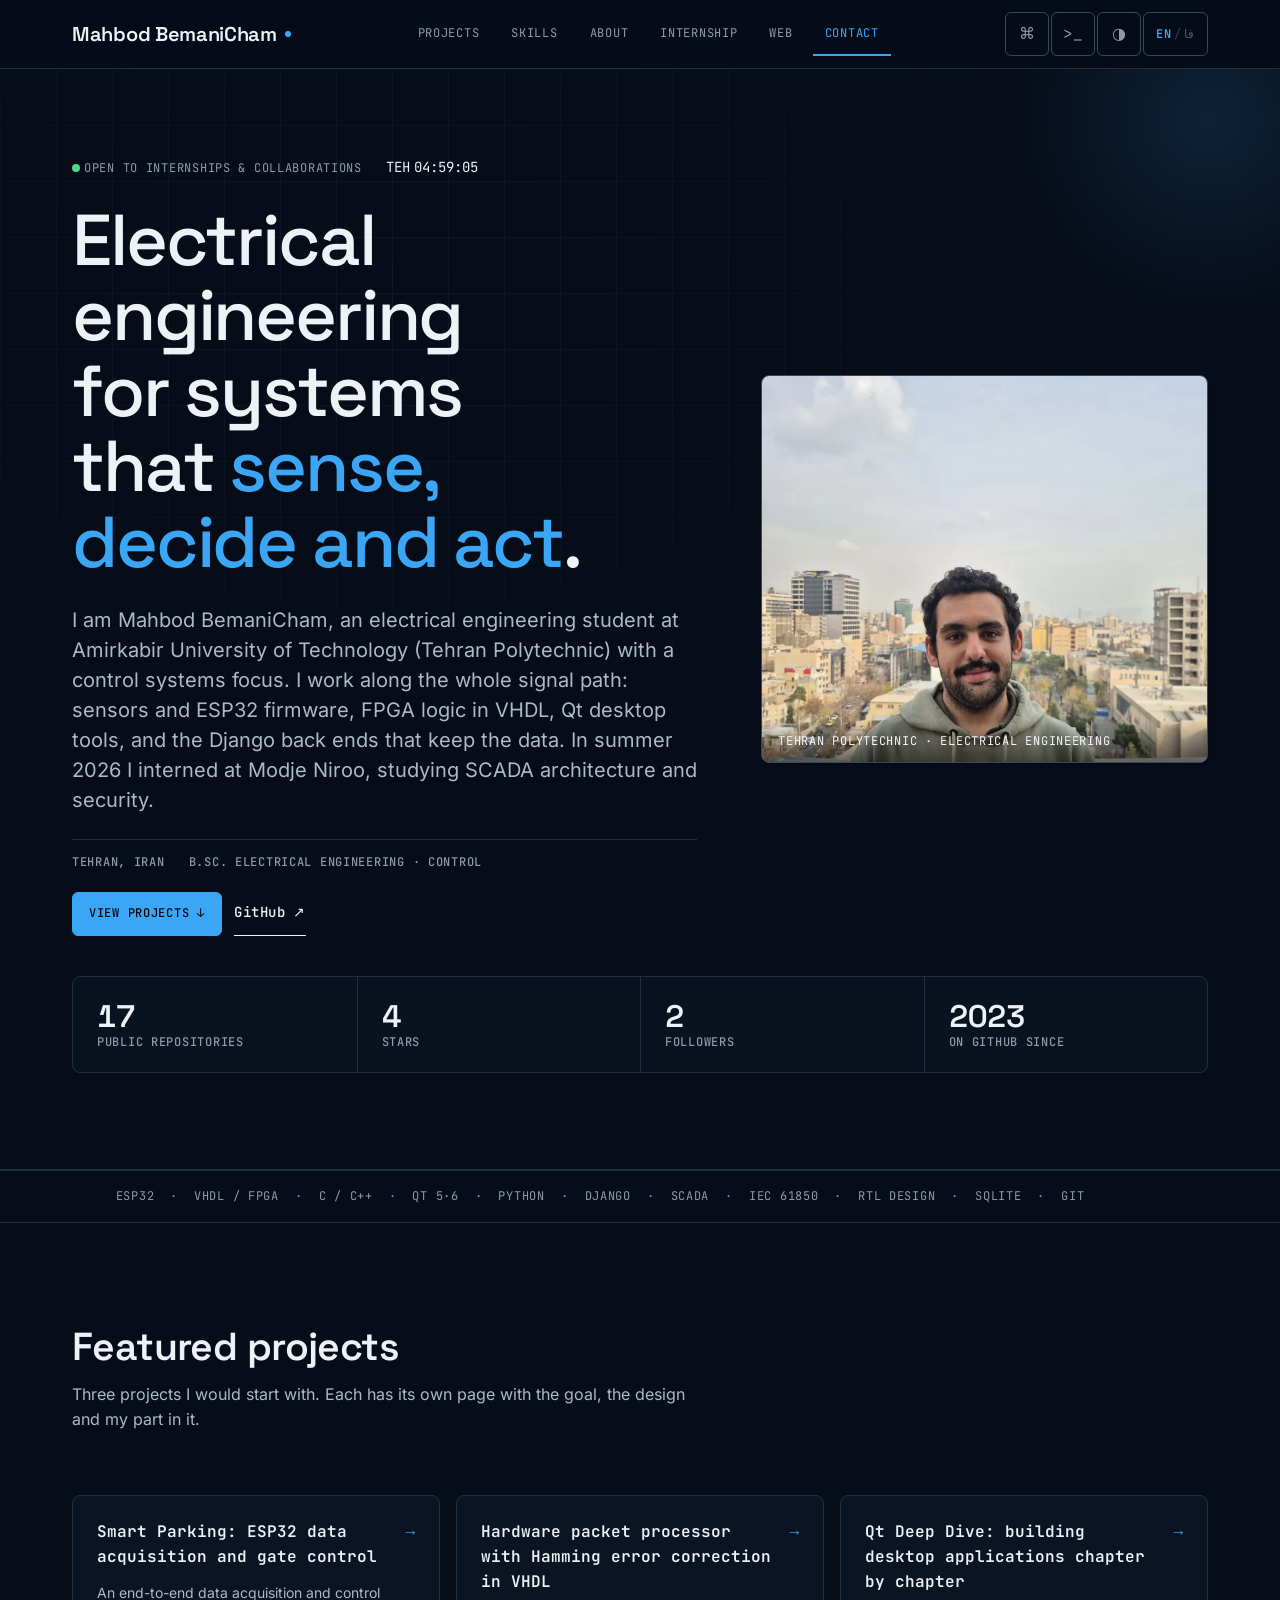
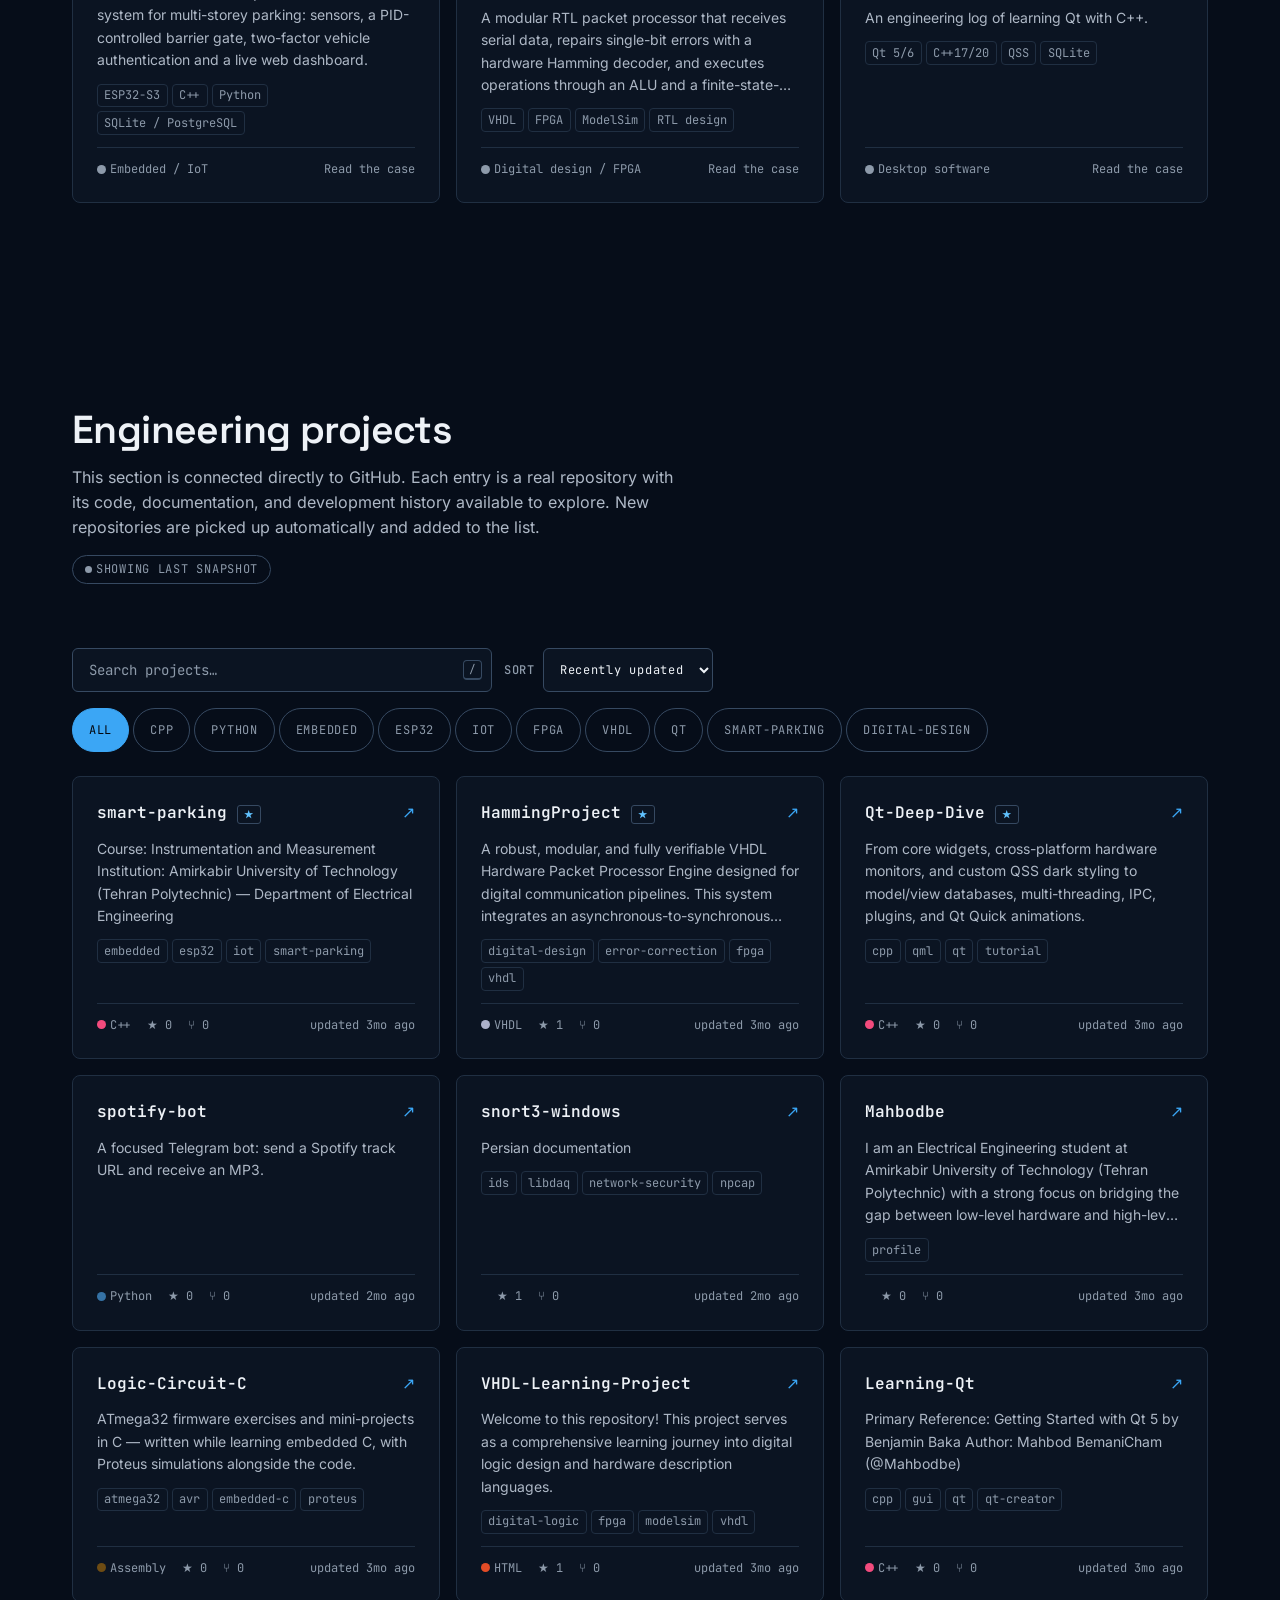
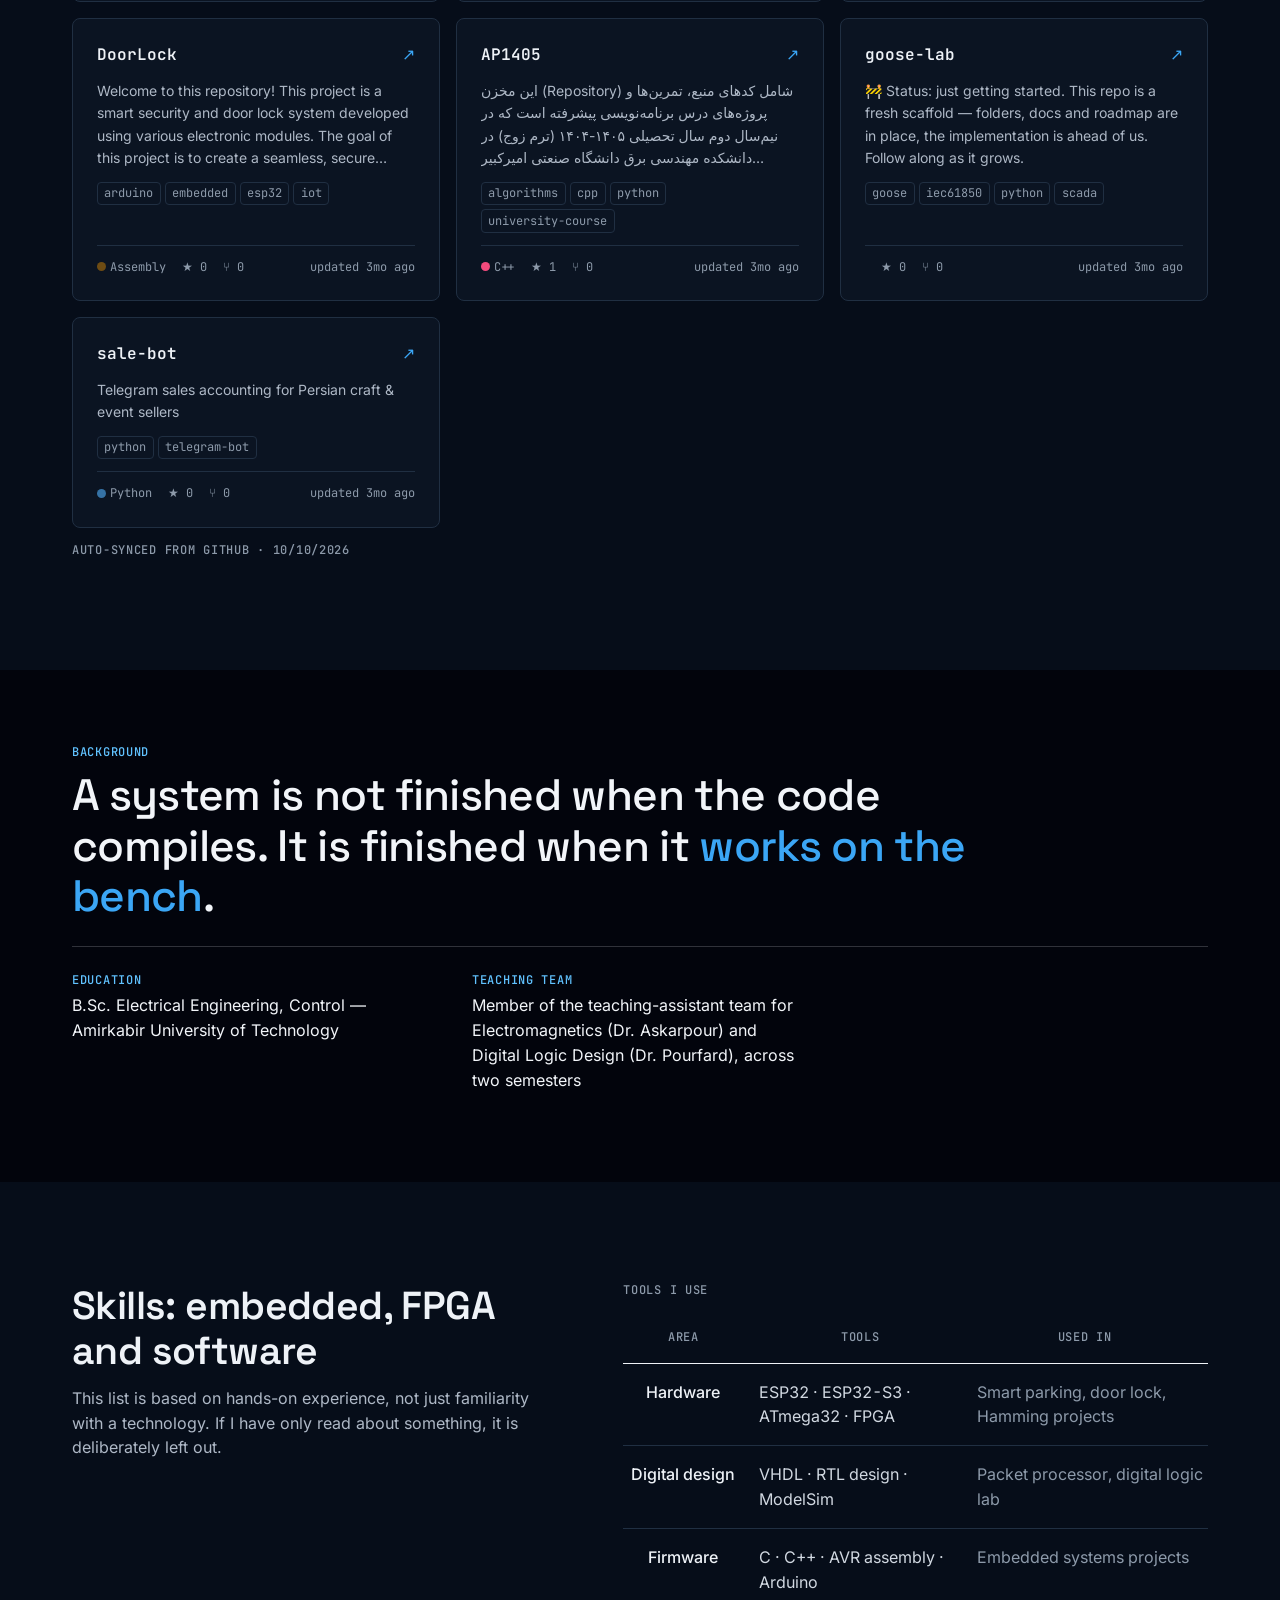
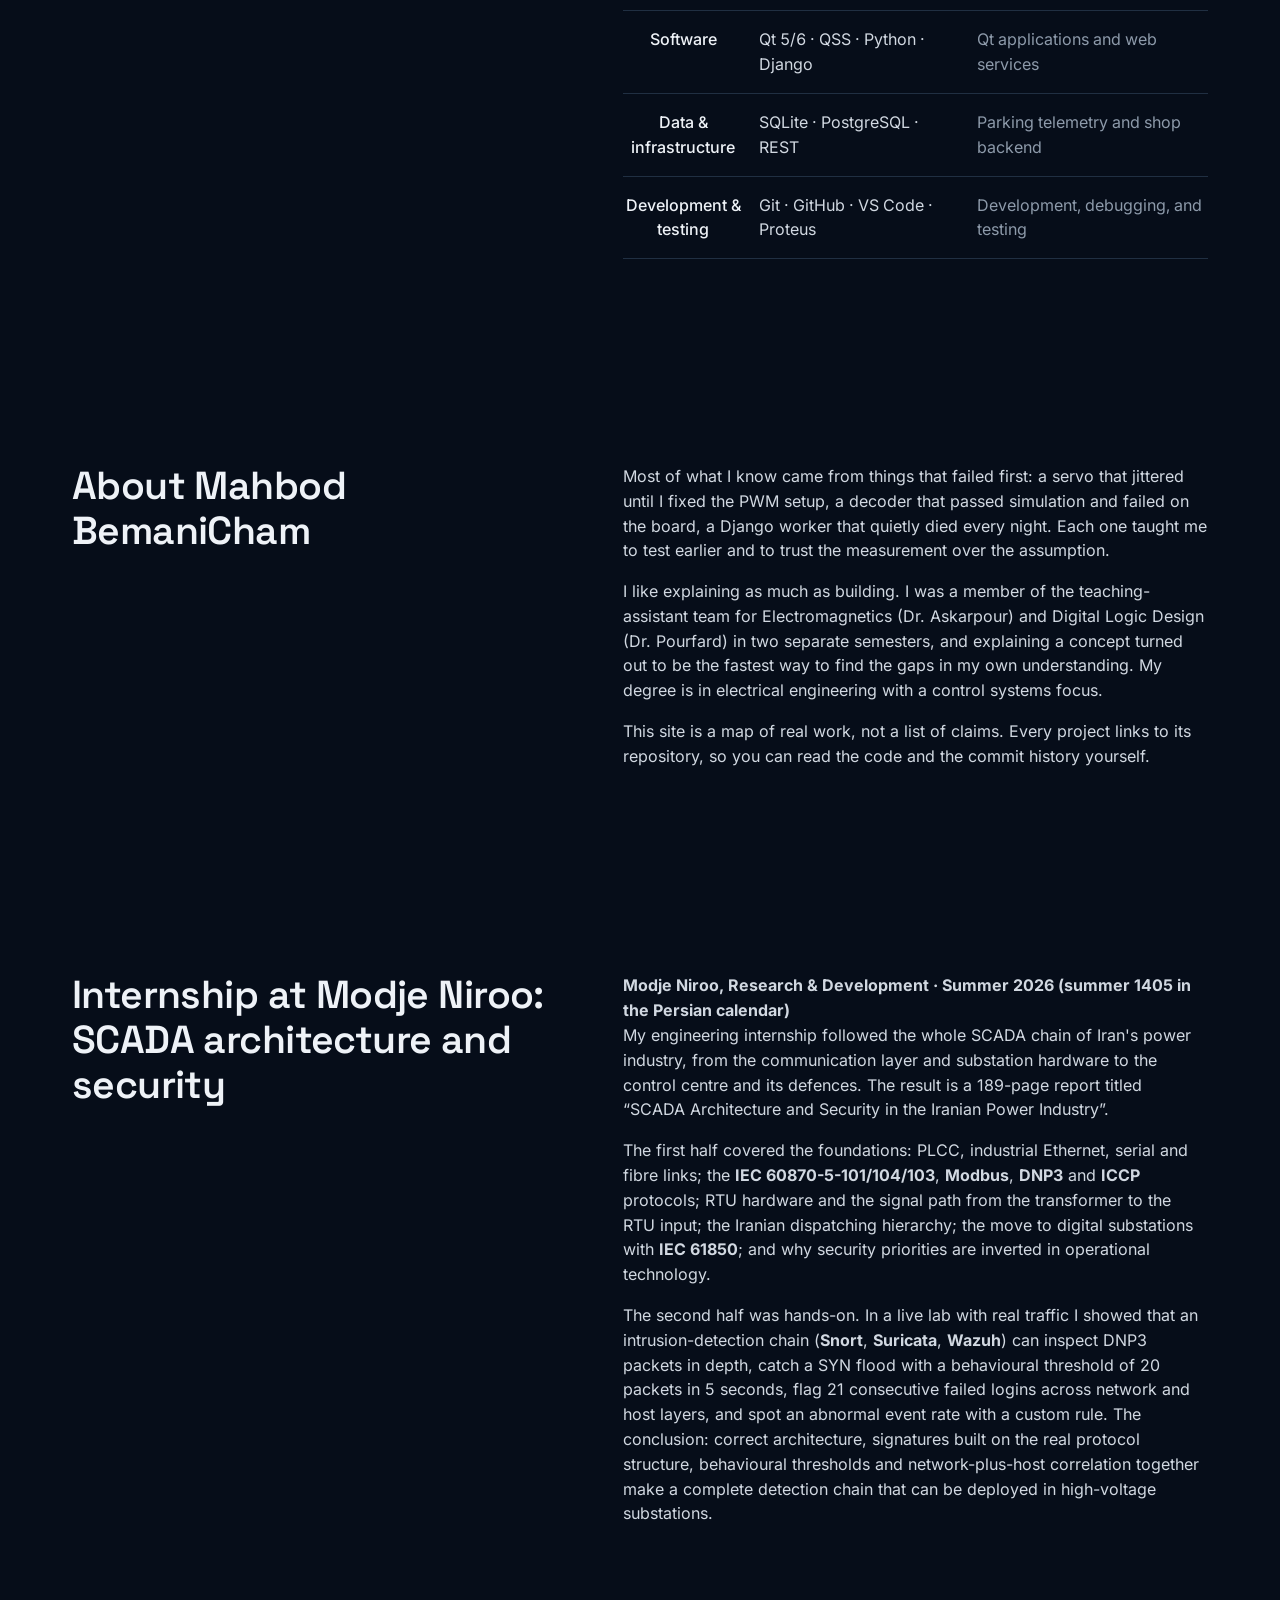
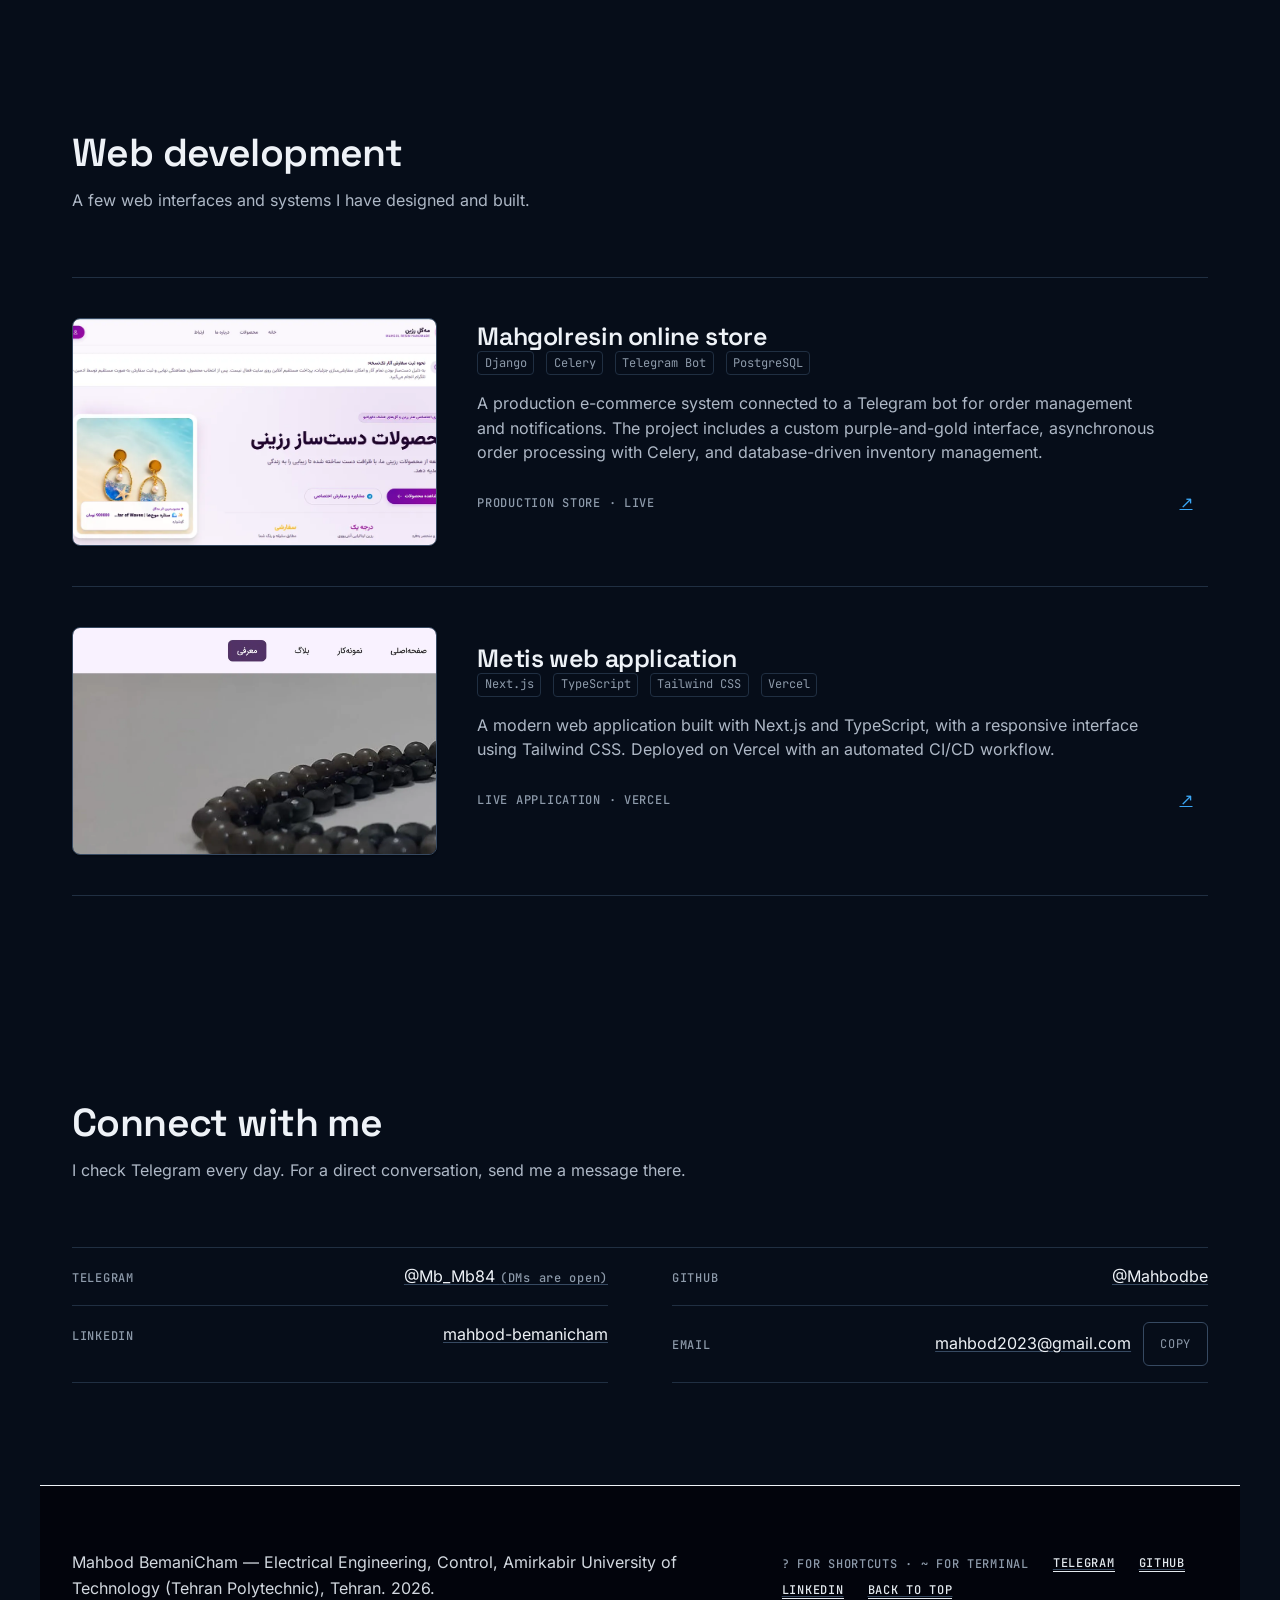
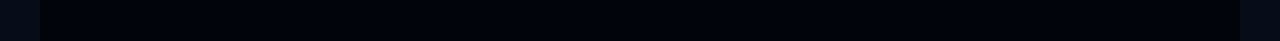
==== commit 791fb4f8: "Contact heading: Connect with me" ====
--- a/index.html
+++ b/index.html
@@ -38,7 +38,7 @@
 <link rel="stylesheet" href="/css/fonts.css?v=801c36f2" />
 <link rel="stylesheet" href="/css/tokens.css?v=1aeee7db" />
 <link rel="stylesheet" href="/css/site.css?v=fd536e57" />
-<script type="application/ld+json">{"@context": "https://schema.org", "@graph": [{"@type": "WebSite", "@id": "https://nomoreidea.ir/#website", "url": "https://nomoreidea.ir/", "name": "Mahbod BemaniCham", "alternateName": "مهبد بمانی‌چم", "inLanguage": ["en", "fa"], "publisher": {"@id": "https://nomoreidea.ir/#person"}}, {"@type": "ProfilePage", "@id": "https://nomoreidea.ir/#profile", "url": "https://nomoreidea.ir/", "name": "Mahbod BemaniCham — Electrical Engineering, Embedded & FPGA", "description": "Mahbod BemaniCham is an electrical engineering student at Amirkabir University of Technology. Projects in ESP32, VHDL/FPGA, control and SCADA, plus Qt and web development.", "inLanguage": "en", "isPartOf": {"@id": "https://nomoreidea.ir/#website"}, "mainEntity": {"@id": "https://nomoreidea.ir/#person"}, "dateModified": "2026-10-09", "primaryImageOfPage": {"@type": "ImageObject", "url": "https://nomoreidea.ir/images/og-image.jpg"}}, {"@type": "Person", "@id": "https://nomoreidea.ir/#person", "name": "Mahbod BemaniCham", "alternateName": ["مهبد بمانی‌چم"], "url": "https://nomoreidea.ir/", "image": "https://nomoreidea.ir/images/mahbod.jpg", "jobTitle": "Electrical Engineering Student", "description": "Mahbod BemaniCham is an electrical engineering student at Amirkabir University of Technology. Projects in ESP32, VHDL/FPGA, control and SCADA, plus Qt and web development.", "address": {"@type": "PostalAddress", "addressLocality": "Tehran", "addressCountry": "IR"}, "alumniOf": {"@type": "CollegeOrUniversity", "name": "Amirkabir University of Technology", "alternateName": ["Tehran Polytechnic", "دانشگاه صنعتی امیرکبیر"]}, "sameAs": ["https://github.com/Mahbodbe", "https://www.linkedin.com/in/mahbod-bemanicham-048b252ab", "https://t.me/Mb_Mb84"], "knowsAbout": ["Embedded Systems", "Digital Design", "FPGA", "VHDL", "ESP32", "Control Systems", "SCADA", "IEC 61850", "DNP3", "Intrusion Detection", "OT Security", "Qt", "Django"]}]}</script>
+<script type="application/ld+json">{"@context": "https://schema.org", "@graph": [{"@type": "WebSite", "@id": "https://nomoreidea.ir/#website", "url": "https://nomoreidea.ir/", "name": "Mahbod BemaniCham", "alternateName": "مهبد بمانی‌چم", "inLanguage": ["en", "fa"], "publisher": {"@id": "https://nomoreidea.ir/#person"}}, {"@type": "ProfilePage", "@id": "https://nomoreidea.ir/#profile", "url": "https://nomoreidea.ir/", "name": "Mahbod BemaniCham — Electrical Engineering, Embedded & FPGA", "description": "Mahbod BemaniCham is an electrical engineering student at Amirkabir University of Technology. Projects in ESP32, VHDL/FPGA, control and SCADA, plus Qt and web development.", "inLanguage": "en", "isPartOf": {"@id": "https://nomoreidea.ir/#website"}, "mainEntity": {"@id": "https://nomoreidea.ir/#person"}, "dateModified": "2026-10-10", "primaryImageOfPage": {"@type": "ImageObject", "url": "https://nomoreidea.ir/images/og-image.jpg"}}, {"@type": "Person", "@id": "https://nomoreidea.ir/#person", "name": "Mahbod BemaniCham", "alternateName": ["مهبد بمانی‌چم"], "url": "https://nomoreidea.ir/", "image": "https://nomoreidea.ir/images/mahbod.jpg", "jobTitle": "Electrical Engineering Student", "description": "Mahbod BemaniCham is an electrical engineering student at Amirkabir University of Technology. Projects in ESP32, VHDL/FPGA, control and SCADA, plus Qt and web development.", "address": {"@type": "PostalAddress", "addressLocality": "Tehran", "addressCountry": "IR"}, "alumniOf": {"@type": "CollegeOrUniversity", "name": "Amirkabir University of Technology", "alternateName": ["Tehran Polytechnic", "دانشگاه صنعتی امیرکبیر"]}, "sameAs": ["https://github.com/Mahbodbe", "https://www.linkedin.com/in/mahbod-bemanicham-048b252ab", "https://t.me/Mb_Mb84"], "knowsAbout": ["Embedded Systems", "Digital Design", "FPGA", "VHDL", "ESP32", "Control Systems", "SCADA", "IEC 61850", "DNP3", "Intrusion Detection", "OT Security", "Qt", "Django"]}]}</script>
 </head>
 
 <body class="">
@@ -186,7 +186,7 @@
   <section class="band section" id="webdesigns"><div class="shell"><header class="section__head"><h2 class="section__title" data-i18n="webdesigns_title">Web development</h2><p class="section__note" data-i18n="webdesigns_note">A few web interfaces and systems I have designed and built.</p></header><div class="index"><div class="row"><div class="row__thumb"><img src="/images/projects/mahgol.webp" width="1280" height="583" alt="Preview of the Mahgolresin online store" loading="lazy" decoding="async" /></div><div><h3 class="row__title" data-i18n="w1_title">Mahgolresin online store</h3><ul class="row__stack"><li>Django</li><li>Celery</li><li>Telegram Bot</li><li>PostgreSQL</li></ul><p class="row__desc" data-i18n="w1_desc">A production e-commerce system connected to a Telegram bot for order management and notifications. The project includes a custom purple-and-gold interface, asynchronous order processing with Celery, and database-driven inventory management.</p><p class="row__side"><span class="label" data-i18n="w1_side">Production store · Live</span><a class="row__arrow mono" href="http://r8plj5dvfcc5.zozodogg.com/" target="_blank" rel="noopener noreferrer" aria-label="Open the Mahgolresin store">↗</a></p></div></div><div class="row"><div class="row__thumb"><img src="/images/projects/metis.webp" width="1280" height="800" alt="Preview of the Metis web application" loading="lazy" decoding="async" /></div><div><h3 class="row__title" data-i18n="w2_title">Metis web application</h3><ul class="row__stack"><li>Next.js</li><li>TypeScript</li><li>Tailwind CSS</li><li>Vercel</li></ul><p class="row__desc" data-i18n="w2_desc">A modern web application built with Next.js and TypeScript, with a responsive interface using Tailwind CSS. Deployed on Vercel with an automated CI/CD workflow.</p><p class="row__side"><span class="label" data-i18n="w2_side">Live application · Vercel</span><a class="row__arrow mono" href="https://metis-web-chi.vercel.app/" target="_blank" rel="noopener noreferrer" aria-label="Open the Metis application">↗</a></p></div></div></div></div></section>
 
   <!-- contact -->
-  <section class="band section" id="contact"><div class="shell"><header class="section__head"><h2 class="section__title" data-i18n="contact_title">Contact Mahbod BemaniCham</h2><p class="section__note" data-i18n="contact_note">I check Telegram every day. For a direct conversation, send me a message there.</p></header><dl class="contact"><div class="contact__row"><dt class="label" data-i18n="contact_telegram">Telegram</dt><dd><a class="link" href="https://t.me/Mb_Mb84" target="_blank" rel="noreferrer">@Mb_Mb84 <span class="label label--normal" data-i18n="contact_dm">(DMs are open)</span></a></dd></div><div class="contact__row"><dt class="label" data-i18n="contact_github">GitHub</dt><dd><a class="link" href="https://github.com/Mahbodbe" target="_blank" rel="noreferrer">@Mahbodbe</a></dd></div><div class="contact__row"><dt class="label" data-i18n="contact_linkedin">LinkedIn</dt><dd><a class="link" href="https://www.linkedin.com/in/mahbod-bemanicham-048b252ab" target="_blank" rel="noreferrer">mahbod-bemanicham</a></dd></div><div class="contact__row"><dt class="label" data-i18n="contact_email">Email</dt><dd><a class="link" href="mailto:mahbod2023@gmail.com">mahbod2023@gmail.com</a><button class="copy-btn" id="copyEmail" type="button" data-i18n="copy_email">copy</button></dd></div></dl></div></section>
+  <section class="band section" id="contact"><div class="shell"><header class="section__head"><h2 class="section__title" data-i18n="contact_title">Connect with me</h2><p class="section__note" data-i18n="contact_note">I check Telegram every day. For a direct conversation, send me a message there.</p></header><dl class="contact"><div class="contact__row"><dt class="label" data-i18n="contact_telegram">Telegram</dt><dd><a class="link" href="https://t.me/Mb_Mb84" target="_blank" rel="noreferrer">@Mb_Mb84 <span class="label label--normal" data-i18n="contact_dm">(DMs are open)</span></a></dd></div><div class="contact__row"><dt class="label" data-i18n="contact_github">GitHub</dt><dd><a class="link" href="https://github.com/Mahbodbe" target="_blank" rel="noreferrer">@Mahbodbe</a></dd></div><div class="contact__row"><dt class="label" data-i18n="contact_linkedin">LinkedIn</dt><dd><a class="link" href="https://www.linkedin.com/in/mahbod-bemanicham-048b252ab" target="_blank" rel="noreferrer">mahbod-bemanicham</a></dd></div><div class="contact__row"><dt class="label" data-i18n="contact_email">Email</dt><dd><a class="link" href="mailto:mahbod2023@gmail.com">mahbod2023@gmail.com</a><button class="copy-btn" id="copyEmail" type="button" data-i18n="copy_email">copy</button></dd></div></dl></div></section>
 </main>
 
 <footer class="band"><div class="shell colophon"><p class="colophon__text" data-i18n="footer_text">Mahbod BemaniCham — Electrical Engineering, Control, Amirkabir University of Technology (Tehran Polytechnic), Tehran. 2026.</p><div class="colophon__meta"><span class="label" data-i18n="footer_hint">? for shortcuts · ~ for terminal</span><a class="link label" href="https://t.me/Mb_Mb84" target="_blank" rel="noreferrer">Telegram</a><a class="link label" href="https://github.com/Mahbodbe" target="_blank" rel="noreferrer">GitHub</a><a class="link label" href="https://www.linkedin.com/in/mahbod-bemanicham-048b252ab" target="_blank" rel="noreferrer">LinkedIn</a><a class="link label" href="#top" data-i18n="back_to_top">Back to top</a></div></div></footer>
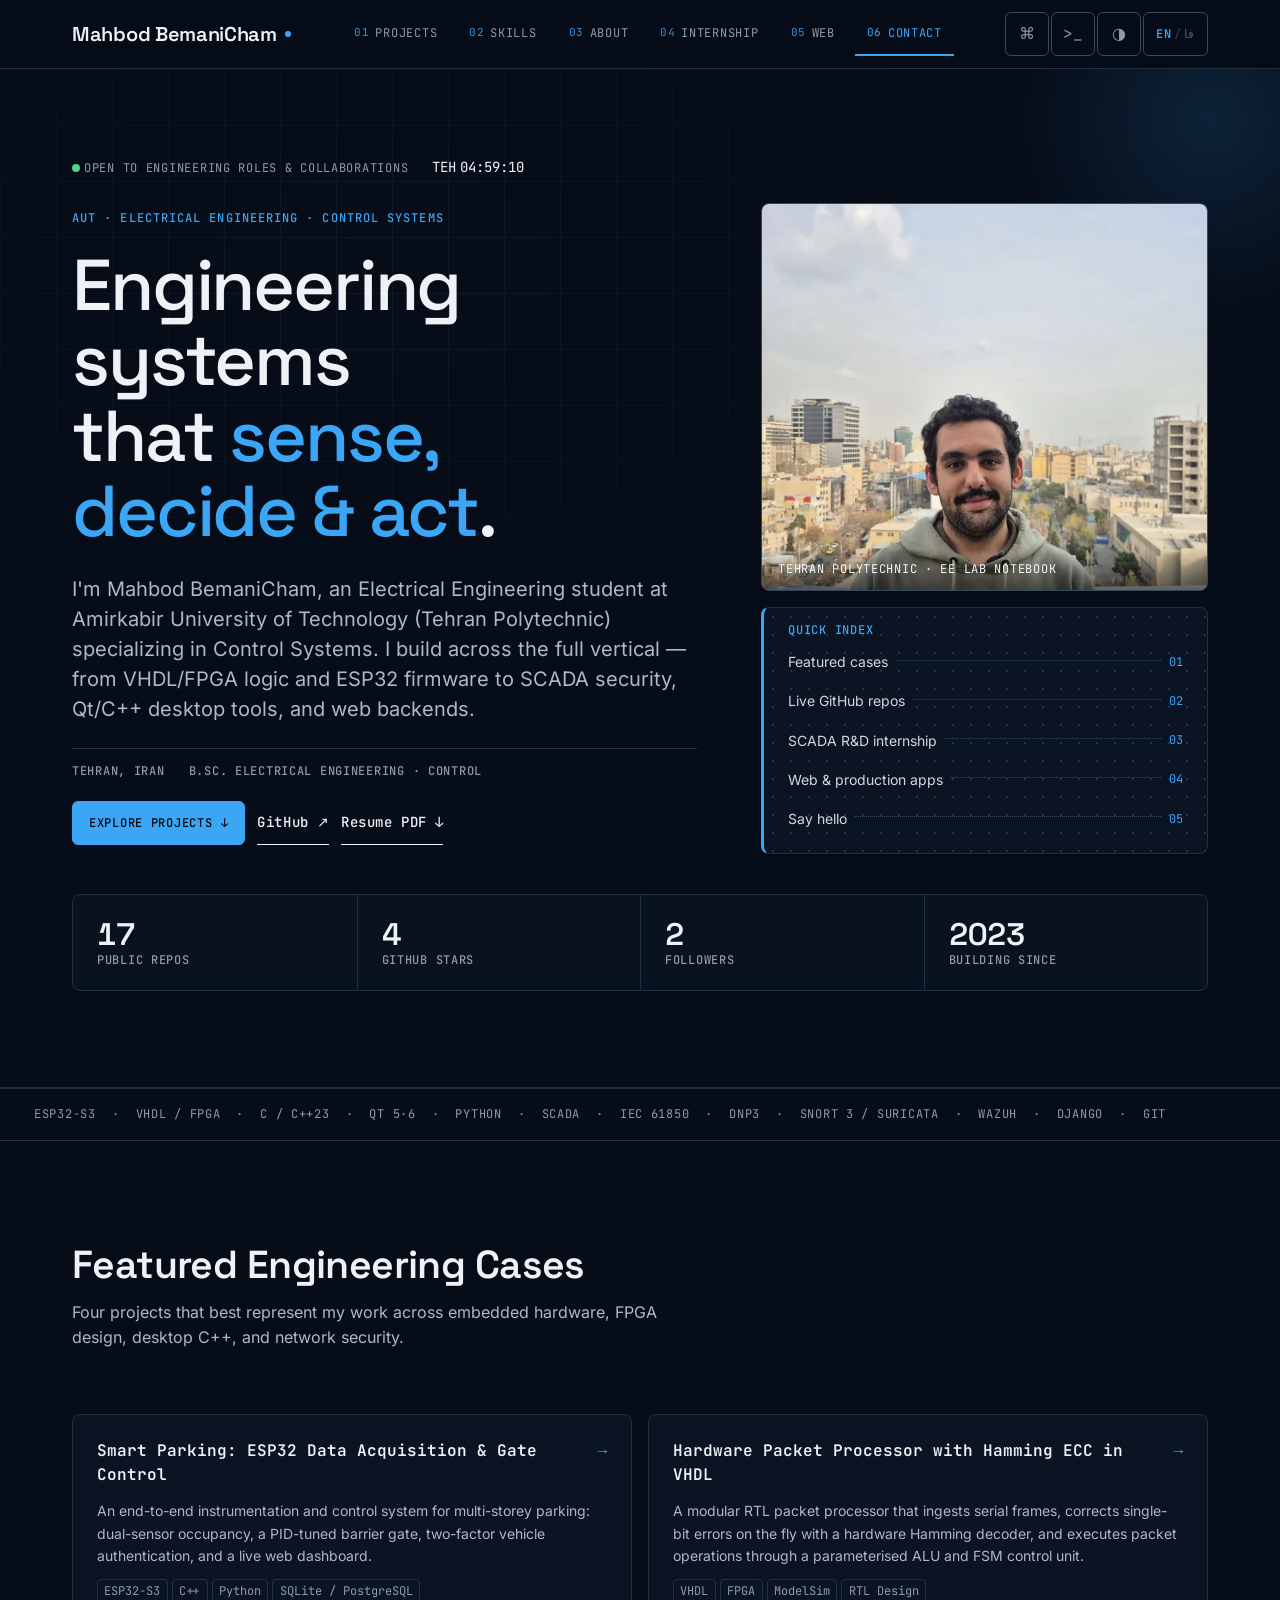
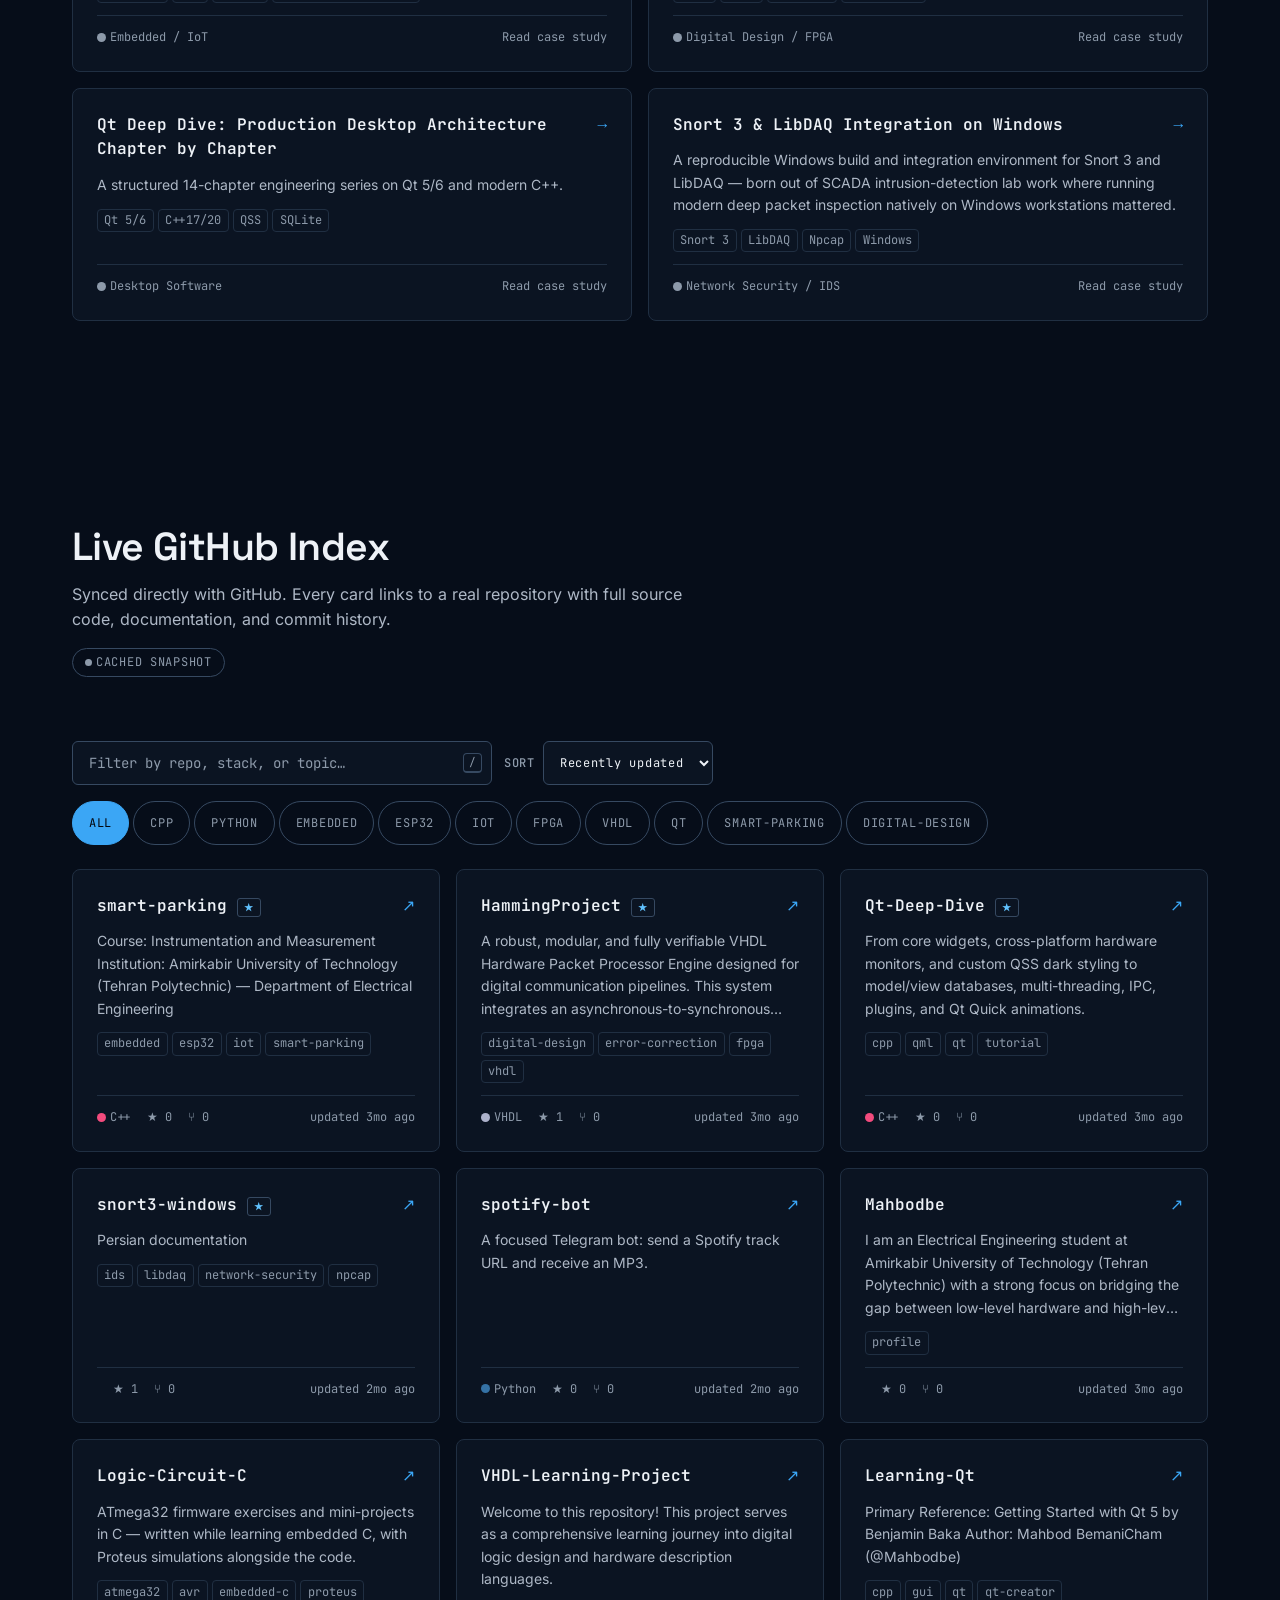
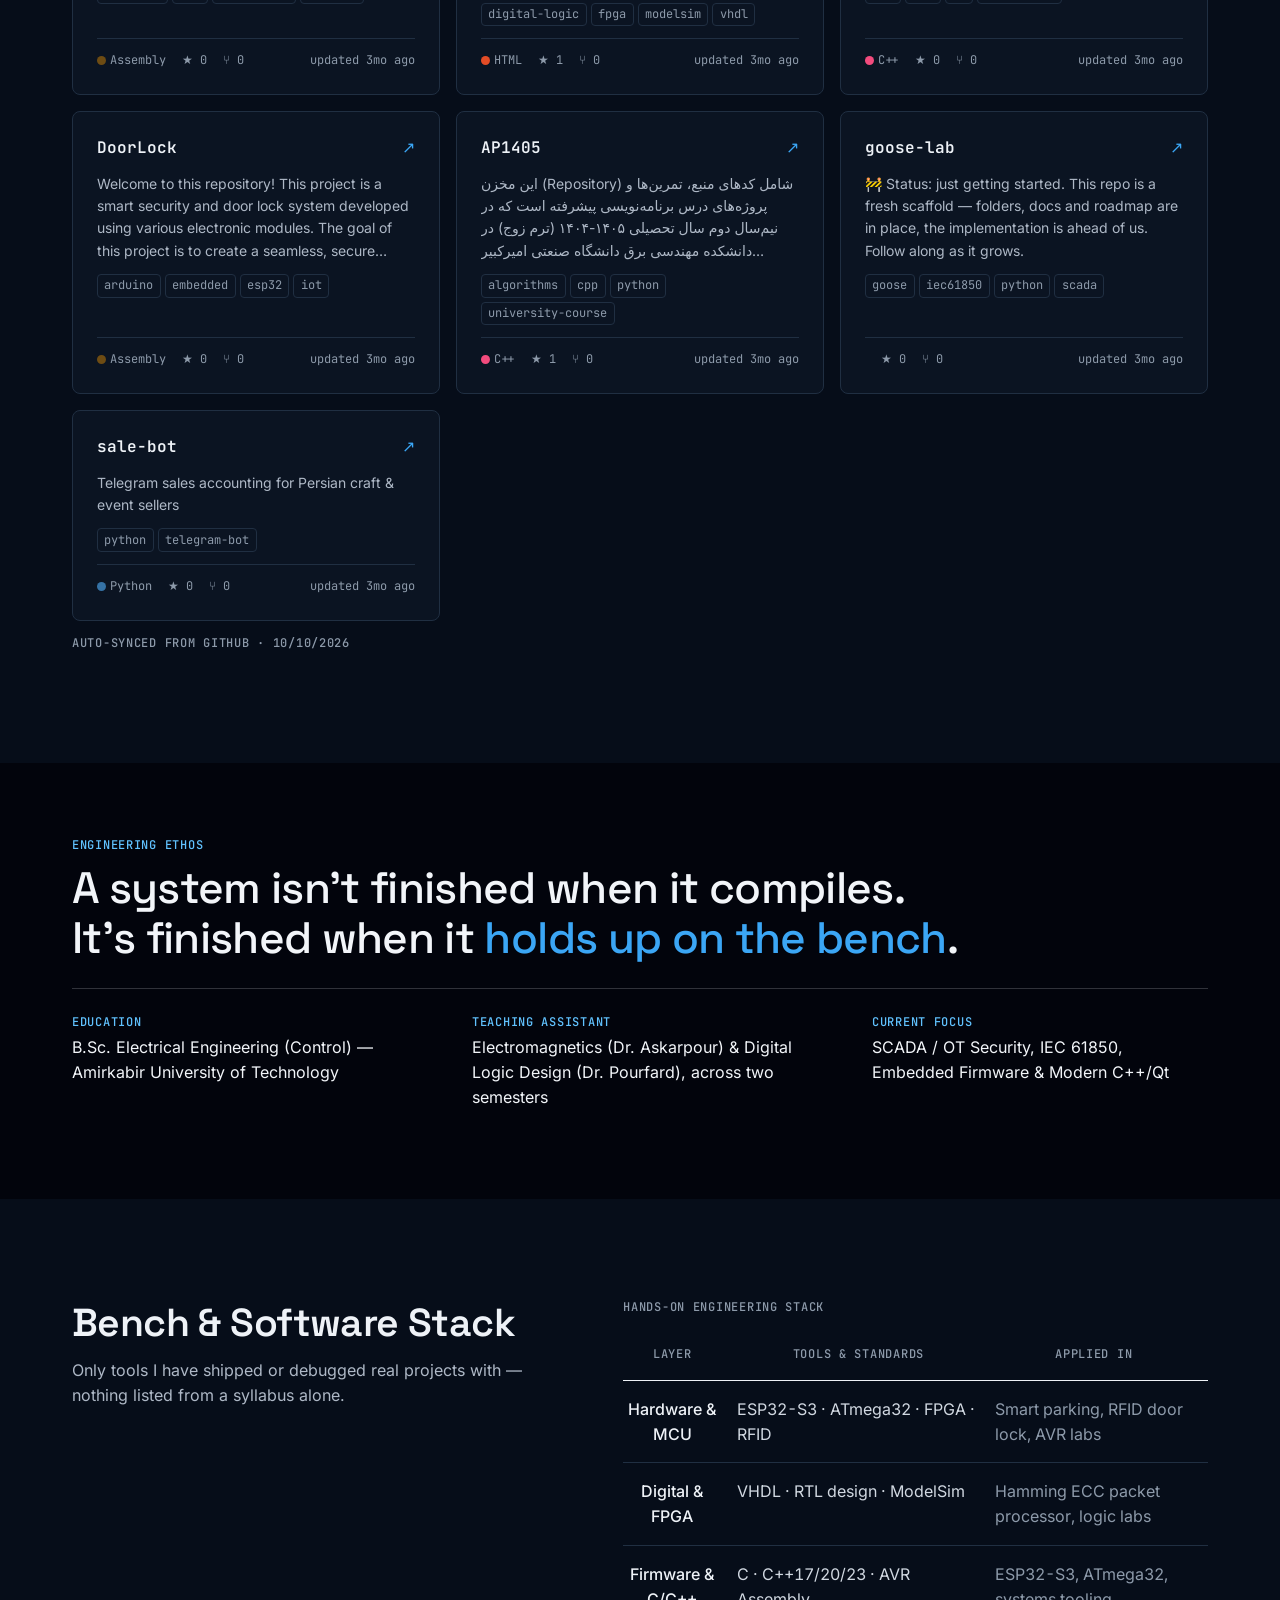
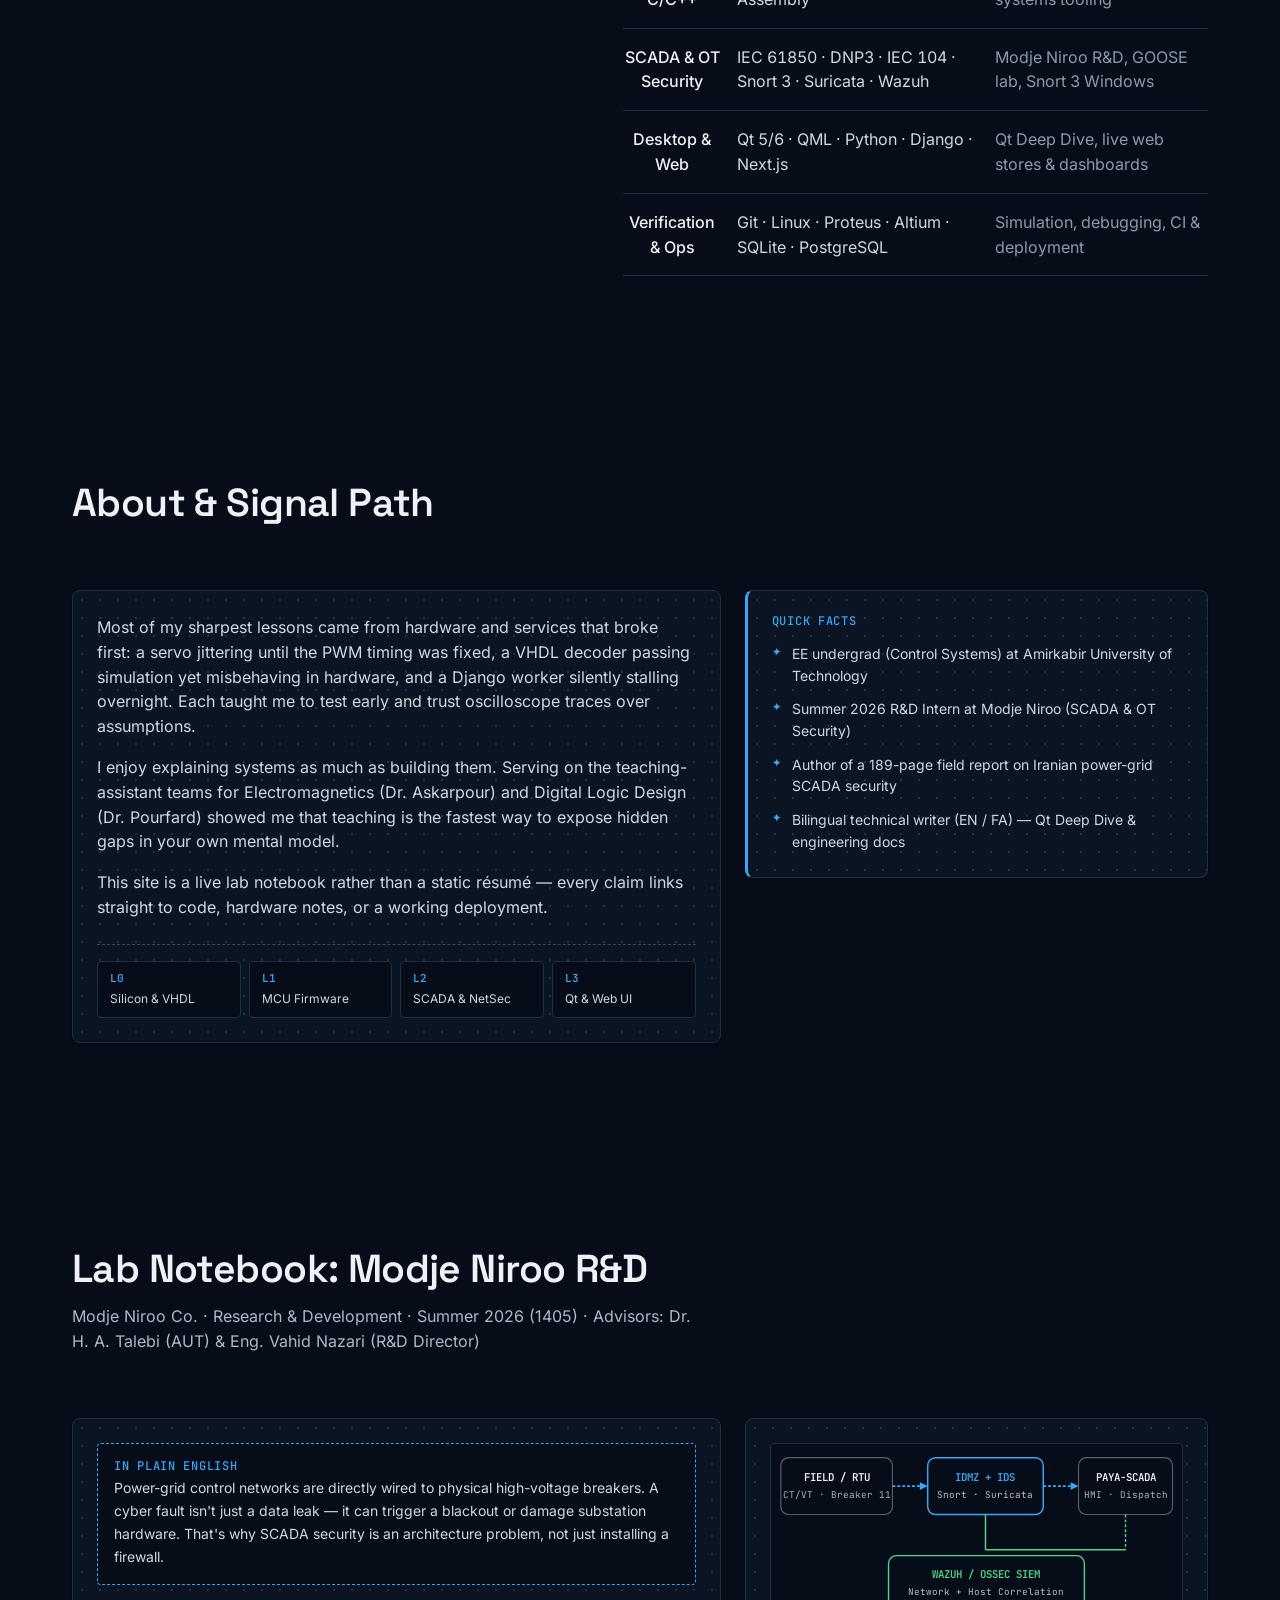
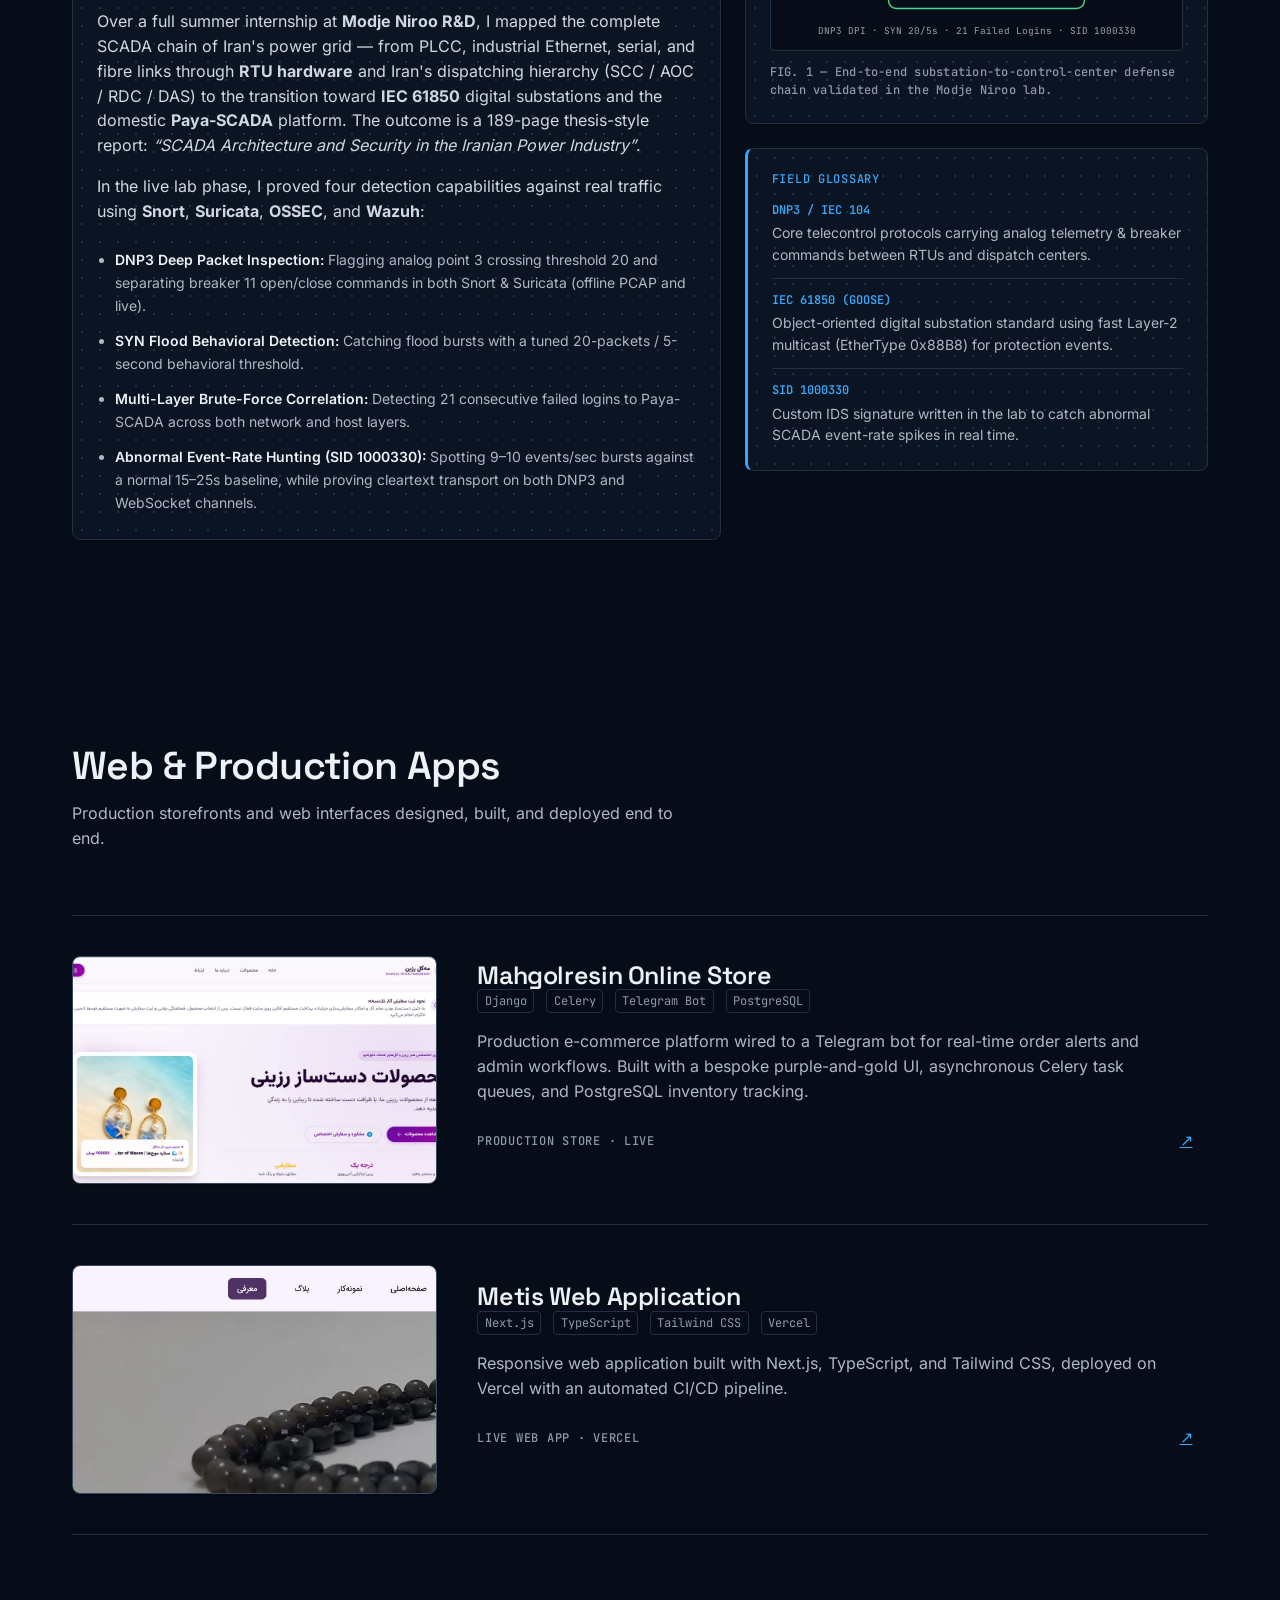
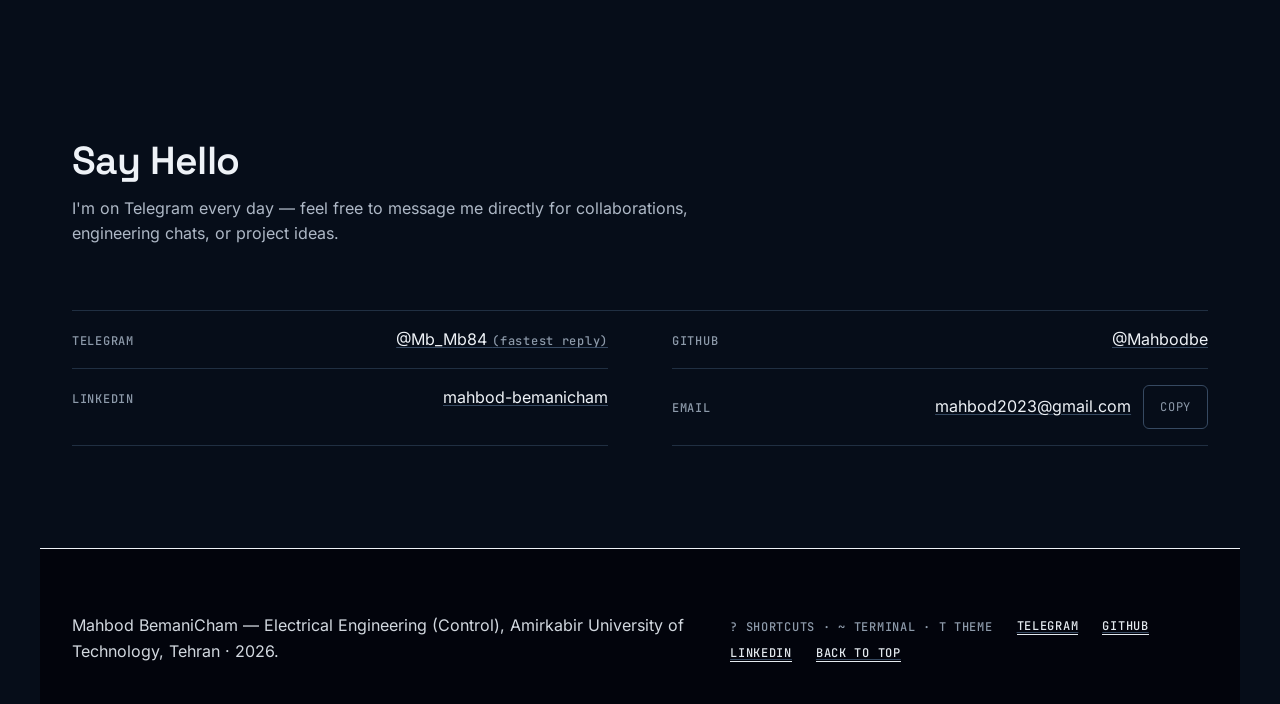
==== commit 47b89651: "Hybrid lab-notebook redesign, improved EN/FA copy, Modje Niroo lab details, and ProfilePage SEO fixe" ====
--- a/index.html
+++ b/index.html
@@ -3,9 +3,9 @@
 <head>
 <meta charset="UTF-8" />
 <meta name="viewport" content="width=device-width, initial-scale=1, viewport-fit=cover" />
-<title>Mahbod BemaniCham — Electrical Engineering, Embedded &amp; FPGA</title>
-<meta name="description" content="Mahbod BemaniCham is an electrical engineering student at Amirkabir University of Technology. Projects in ESP32, VHDL/FPGA, control and SCADA, plus Qt and web development." />
-<meta name="robots" content="index, follow, max-image-preview:large" />
+<title>Mahbod BemaniCham — Electrical Engineering, Embedded, FPGA &amp; SCADA Security</title>
+<meta name="description" content="Portfolio &amp; lab notebook of Mahbod BemaniCham, Electrical Engineering (Control) student at Amirkabir University of Technology. Embedded ESP32, VHDL/FPGA, SCADA/OT security, Qt/C++, and web systems." />
+<meta name="robots" content="index, follow, max-image-preview:large, max-snippet:-1, max-video-preview:-1" />
 <meta name="author" content="Mahbod BemaniCham" />
 <link rel="canonical" href="https://nomoreidea.ir/" />
 <link rel="alternate" hreflang="en" href="https://nomoreidea.ir/" />
@@ -13,8 +13,8 @@
 <link rel="alternate" hreflang="x-default" href="https://nomoreidea.ir/" />
 <meta property="og:site_name" content="Mahbod BemaniCham" />
 <meta property="og:type" content="website" />
-<meta property="og:title" content="Mahbod BemaniCham — Electrical Engineering, Embedded &amp; FPGA" />
-<meta property="og:description" content="Electrical engineering student at Amirkabir University of Technology: ESP32, VHDL/FPGA, control and SCADA projects, with code on GitHub." />
+<meta property="og:title" content="Mahbod BemaniCham — Electrical Engineering, Embedded, FPGA &amp; SCADA Security" />
+<meta property="og:description" content="Electrical Engineering @ AUT: Embedded ESP32, VHDL/FPGA, SCADA &amp; IDS security (Snort 3 / IEC 61850), and modern Qt/C++ projects." />
 <meta property="og:url" content="https://nomoreidea.ir/" />
 <meta property="og:locale" content="en_US" />
 <meta property="og:locale:alternate" content="fa_IR" />
@@ -23,8 +23,8 @@
 <meta property="og:image:height" content="630" />
 <meta property="og:image:alt" content="Portrait of Mahbod BemaniCham against the Tehran skyline" />
 <meta name="twitter:card" content="summary_large_image" />
-<meta name="twitter:title" content="Mahbod BemaniCham — Electrical Engineering, Embedded &amp; FPGA" />
-<meta name="twitter:description" content="Mahbod BemaniCham is an electrical engineering student at Amirkabir University of Technology. Projects in ESP32, VHDL/FPGA, control and SCADA, plus Qt and web development." />
+<meta name="twitter:title" content="Mahbod BemaniCham — Electrical Engineering, Embedded, FPGA &amp; SCADA Security" />
+<meta name="twitter:description" content="Portfolio &amp; lab notebook of Mahbod BemaniCham, Electrical Engineering (Control) student at Amirkabir University of Technology. Embedded ESP32, VHDL/FPGA, SCADA/OT security, Qt/C++, and web systems." />
 <meta name="twitter:image" content="https://nomoreidea.ir/images/og-image.jpg" />
 <meta name="color-scheme" content="dark light" />
 <meta name="theme-color" content="#141824" />
@@ -35,10 +35,10 @@
 <script>(function(){document.documentElement.classList.add("js");try{var t=localStorage.getItem("site_theme");if(t)document.documentElement.setAttribute("data-theme",t);}catch(e){}})();</script>
 <link rel="preload" href="/fonts/inter-latin-wght-normal.woff2" as="font" type="font/woff2" crossorigin />
 <link rel="preload" href="/fonts/space-grotesk-latin-wght-normal.woff2" as="font" type="font/woff2" crossorigin />
-<link rel="stylesheet" href="/css/fonts.css?v=801c36f2" />
-<link rel="stylesheet" href="/css/tokens.css?v=1aeee7db" />
-<link rel="stylesheet" href="/css/site.css?v=fd536e57" />
-<script type="application/ld+json">{"@context": "https://schema.org", "@graph": [{"@type": "WebSite", "@id": "https://nomoreidea.ir/#website", "url": "https://nomoreidea.ir/", "name": "Mahbod BemaniCham", "alternateName": "مهبد بمانی‌چم", "inLanguage": ["en", "fa"], "publisher": {"@id": "https://nomoreidea.ir/#person"}}, {"@type": "ProfilePage", "@id": "https://nomoreidea.ir/#profile", "url": "https://nomoreidea.ir/", "name": "Mahbod BemaniCham — Electrical Engineering, Embedded & FPGA", "description": "Mahbod BemaniCham is an electrical engineering student at Amirkabir University of Technology. Projects in ESP32, VHDL/FPGA, control and SCADA, plus Qt and web development.", "inLanguage": "en", "isPartOf": {"@id": "https://nomoreidea.ir/#website"}, "mainEntity": {"@id": "https://nomoreidea.ir/#person"}, "dateModified": "2026-10-10", "primaryImageOfPage": {"@type": "ImageObject", "url": "https://nomoreidea.ir/images/og-image.jpg"}}, {"@type": "Person", "@id": "https://nomoreidea.ir/#person", "name": "Mahbod BemaniCham", "alternateName": ["مهبد بمانی‌چم"], "url": "https://nomoreidea.ir/", "image": "https://nomoreidea.ir/images/mahbod.jpg", "jobTitle": "Electrical Engineering Student", "description": "Mahbod BemaniCham is an electrical engineering student at Amirkabir University of Technology. Projects in ESP32, VHDL/FPGA, control and SCADA, plus Qt and web development.", "address": {"@type": "PostalAddress", "addressLocality": "Tehran", "addressCountry": "IR"}, "alumniOf": {"@type": "CollegeOrUniversity", "name": "Amirkabir University of Technology", "alternateName": ["Tehran Polytechnic", "دانشگاه صنعتی امیرکبیر"]}, "sameAs": ["https://github.com/Mahbodbe", "https://www.linkedin.com/in/mahbod-bemanicham-048b252ab", "https://t.me/Mb_Mb84"], "knowsAbout": ["Embedded Systems", "Digital Design", "FPGA", "VHDL", "ESP32", "Control Systems", "SCADA", "IEC 61850", "DNP3", "Intrusion Detection", "OT Security", "Qt", "Django"]}]}</script>
+<link rel="stylesheet" href="/css/fonts.css?v=c6578b5c" />
+<link rel="stylesheet" href="/css/tokens.css?v=f0bd39eb" />
+<link rel="stylesheet" href="/css/site.css?v=8086b0d4" />
+<script type="application/ld+json">{"@context": "https://schema.org", "@graph": [{"@type": "WebSite", "@id": "https://nomoreidea.ir/#website", "url": "https://nomoreidea.ir/", "name": "Mahbod BemaniCham", "alternateName": "مهبد بمانی‌چم", "inLanguage": ["en", "fa"], "publisher": {"@id": "https://nomoreidea.ir/#person"}}, {"@type": "ProfilePage", "@id": "https://nomoreidea.ir/#profile", "url": "https://nomoreidea.ir/", "name": "Mahbod BemaniCham — Electrical Engineering, Embedded, FPGA & SCADA Security", "description": "Portfolio & lab notebook of Mahbod BemaniCham, Electrical Engineering (Control) student at Amirkabir University of Technology. Embedded ESP32, VHDL/FPGA, SCADA/OT security, Qt/C++, and web systems.", "inLanguage": "en", "dateCreated": "2025-01-01T00:00:00+03:30", "dateModified": "2026-11-25T00:00:00+03:30", "isPartOf": {"@id": "https://nomoreidea.ir/#website"}, "mainEntity": {"@type": "Person", "@id": "https://nomoreidea.ir/#person", "name": "Mahbod BemaniCham", "alternateName": "Mahbodbe", "identifier": "Mahbodbe", "url": "https://nomoreidea.ir/", "image": "https://nomoreidea.ir/images/mahbod.jpg", "jobTitle": "Electrical Engineering Student (Control Systems)", "description": "Portfolio & lab notebook of Mahbod BemaniCham, Electrical Engineering (Control) student at Amirkabir University of Technology. Embedded ESP32, VHDL/FPGA, SCADA/OT security, Qt/C++, and web systems.", "address": {"@type": "PostalAddress", "addressLocality": "Tehran", "addressCountry": "IR"}, "alumniOf": {"@type": "CollegeOrUniversity", "name": "Amirkabir University of Technology", "alternateName": ["Tehran Polytechnic", "دانشگاه صنعتی امیرکبیر"]}, "sameAs": ["https://github.com/Mahbodbe", "https://www.linkedin.com/in/mahbod-bemanicham-048b252ab", "https://t.me/Mb_Mb84"], "knowsAbout": ["Embedded Systems", "Digital Design", "FPGA", "VHDL", "ESP32", "Control Systems", "SCADA", "IEC 61850", "DNP3", "Snort 3", "Suricata", "Wazuh", "OT Security", "Qt", "Django"]}, "primaryImageOfPage": {"@type": "ImageObject", "url": "https://nomoreidea.ir/images/og-image.jpg"}}]}</script>
 </head>
 
 <body class="">
@@ -49,12 +49,12 @@
   <div class="shell nav__inner">
     <a class="wordmark" href="#top"><span data-i18n="brand">Mahbod BemaniCham</span><span class="wordmark__dot" aria-hidden="true"></span></a>
     <nav class="nav__links" aria-label="Sections">
-      <a class="nav__link" href="#work" data-i18n="nav_work">Projects</a>
-      <a class="nav__link" href="#stack" data-i18n="nav_stack">Skills</a>
-      <a class="nav__link" href="#about" data-i18n="nav_about">About</a>
-      <a class="nav__link" href="#internships" data-i18n="nav_internship">Internship</a>
-      <a class="nav__link" href="#webdesigns" data-i18n="nav_web">Web</a>
-      <a class="nav__link" href="#contact" data-i18n="nav_contact">Contact</a>
+      <a class="nav__link" href="#work"><span class="nav__num" aria-hidden="true">01</span><span data-i18n="nav_work">Projects</span></a>
+      <a class="nav__link" href="#stack"><span class="nav__num" aria-hidden="true">02</span><span data-i18n="nav_stack">Skills</span></a>
+      <a class="nav__link" href="#about"><span class="nav__num" aria-hidden="true">03</span><span data-i18n="nav_about">About</span></a>
+      <a class="nav__link" href="#internships"><span class="nav__num" aria-hidden="true">04</span><span data-i18n="nav_internship">Internship</span></a>
+      <a class="nav__link" href="#webdesigns"><span class="nav__num" aria-hidden="true">05</span><span data-i18n="nav_web">Web</span></a>
+      <a class="nav__link" href="#contact"><span class="nav__num" aria-hidden="true">06</span><span data-i18n="nav_contact">Contact</span></a>
     </nav>
     <div class="nav__actions">
       <button class="icon-btn" id="palBtn" type="button" aria-label="Open command palette" title="Ctrl K"><span aria-hidden="true">⌘</span></button>
@@ -73,33 +73,46 @@
   <section class="band hero">
     <div class="shell">
       <div class="status-row">
-        <span class="status"><span class="status__dot" aria-hidden="true"></span><span data-i18n="status_open">Open to internships & collaborations</span></span>
+        <span class="status"><span class="status__dot" aria-hidden="true"></span><span data-i18n="status_open">Open to engineering roles & collaborations</span></span>
         <span class="clock" aria-hidden="true"><span>TEH</span><span id="tehranClock">--:--:--</span></span>
       </div>
       <div class="hero__grid">
         <div class="hero__col">
-          <h1 class="hero__display" data-i18n="hero_title">Electrical engineering for systems that <em>sense, decide and act</em>.</h1>
-          <p class="hero__lede" data-i18n="hero_lede">I am Mahbod BemaniCham, an electrical engineering student at Amirkabir University of Technology (Tehran Polytechnic) with a control systems focus. I work along the whole signal path: sensors and ESP32 firmware, FPGA logic in VHDL, Qt desktop tools, and the Django back ends that keep the data. In summer 2026 I interned at Modje Niroo, studying SCADA architecture and security.</p>
+          <p class="hero__eyebrow label" data-i18n="hero_eyebrow">AUT · ELECTRICAL ENGINEERING · CONTROL SYSTEMS</p>
+          <h1 class="hero__display" data-i18n="hero_title">Engineering systems that <em>sense, decide &amp; act</em>.</h1>
+          <p class="hero__lede" data-i18n="hero_lede">I'm Mahbod BemaniCham, an Electrical Engineering student at Amirkabir University of Technology (Tehran Polytechnic) specializing in Control Systems. I build across the full vertical — from VHDL/FPGA logic and ESP32 firmware to SCADA security, Qt/C++ desktop tools, and web backends.</p>
           <div class="hero__meta">
             <span class="label" data-i18n="meta_loc">Tehran, Iran</span>
             <span class="label" data-i18n="meta_degree">B.Sc. Electrical Engineering · Control</span>
           </div>
-          <div class="hero__actions" style="display:flex;flex-wrap:wrap;gap:var(--space-sm);">
-            <a class="btn-solid" href="#work"><span data-i18n="view_index">View projects</span> <span aria-hidden="true">↓</span></a>
+          <div class="hero__actions">
+            <a class="btn-solid" href="#work"><span data-i18n="view_index">Explore projects</span> <span aria-hidden="true">↓</span></a>
             <a class="cta-type" href="https://github.com/Mahbodbe" target="_blank" rel="noreferrer">GitHub <span aria-hidden="true">↗</span></a>
-            <a class="cta-type" href="/resume/Mahbod-BemaniCham-Resume.pdf" data-resume hidden download><span data-i18n="resume_btn">Download resume</span> <span aria-hidden="true">↓</span></a>
-          </div>
-        </div>
-        <figure class="hero__portrait">
-          <img class="hero__img" src="/images/mahbod.webp" width="720" height="960" alt="Portrait of Mahbod BemaniCham against the Tehran skyline" fetchpriority="high" decoding="async" />
-          <figcaption data-i18n="hero_caption">Tehran Polytechnic · Electrical Engineering</figcaption>
-        </figure>
+            <a class="cta-type" href="/resume/Mahbod-BemaniCham-Resume.pdf" data-resume hidden download><span data-i18n="resume_btn">Resume PDF</span> <span aria-hidden="true">↓</span></a>
+          </div>
+        </div>
+        <div class="hero__aside">
+          <figure class="hero__portrait">
+            <img class="hero__img" src="/images/mahbod.webp" width="720" height="960" alt="Portrait of Mahbod BemaniCham against the Tehran skyline" fetchpriority="high" decoding="async" />
+            <figcaption data-i18n="hero_caption">Tehran Polytechnic · EE Lab Notebook</figcaption>
+          </figure>
+          <nav class="nb-card quick-index" aria-label="Quick index">
+            <p class="quick-index__head label" data-i18n="index_heading">Quick Index</p>
+            <ol class="quick-index__list">
+              <li><a href="#featured"><span data-i18n="index_01">Featured cases</span><span class="quick-index__dots" aria-hidden="true"></span><span class="mono">01</span></a></li>
+              <li><a href="#work"><span data-i18n="index_02">Live GitHub repos</span><span class="quick-index__dots" aria-hidden="true"></span><span class="mono">02</span></a></li>
+              <li><a href="#internships"><span data-i18n="index_03">SCADA R&D internship</span><span class="quick-index__dots" aria-hidden="true"></span><span class="mono">03</span></a></li>
+              <li><a href="#webdesigns"><span data-i18n="index_04">Web & production apps</span><span class="quick-index__dots" aria-hidden="true"></span><span class="mono">04</span></a></li>
+              <li><a href="#contact"><span data-i18n="index_05">Say hello</span><span class="quick-index__dots" aria-hidden="true"></span><span class="mono">05</span></a></li>
+            </ol>
+          </nav>
+        </div>
       </div>
       <div class="stats reveal" id="stats">
-        <div class="stats__cell"><span class="stats__num" id="statRepos">17</span><span class="label" data-i18n="count_repos">Public repositories</span></div>
-        <div class="stats__cell"><span class="stats__num" id="statStars">4</span><span class="label" data-i18n="count_stars">Stars</span></div>
+        <div class="stats__cell"><span class="stats__num" id="statRepos">17</span><span class="label" data-i18n="count_repos">Public repos</span></div>
+        <div class="stats__cell"><span class="stats__num" id="statStars">4</span><span class="label" data-i18n="count_stars">GitHub stars</span></div>
         <div class="stats__cell"><span class="stats__num" id="statFollowers">2</span><span class="label" data-i18n="count_followers">Followers</span></div>
-        <div class="stats__cell"><span class="stats__num" id="statSince">2023</span><span class="label" data-i18n="count_since">On GitHub since</span></div>
+        <div class="stats__cell"><span class="stats__num" id="statSince">2023</span><span class="label" data-i18n="count_since">Building since</span></div>
       </div>
     </div>
   </section>
@@ -107,8 +120,8 @@
   <!-- capabilities -->
   <div class="band caps" role="presentation">
     <ul class="shell">
-      <li>ESP32</li><li>VHDL / FPGA</li><li>C / C++</li><li>Qt 5·6</li><li>Python</li><li>Django</li>
-      <li>SCADA</li><li>IEC 61850</li><li>RTL Design</li><li>SQLite</li><li>Git</li>
+      <li>ESP32-S3</li><li>VHDL / FPGA</li><li>C / C++23</li><li>Qt 5·6</li><li>Python</li><li>SCADA</li>
+      <li>IEC 61850</li><li>DNP3</li><li>Snort 3 / Suricata</li><li>Wazuh</li><li>Django</li><li>Git</li>
     </ul>
   </div>
 
@@ -116,13 +129,14 @@
   <section class="band section" id="featured">
     <div class="shell">
       <header class="section__head">
-        <h2 class="section__title" data-i18n="featured_title">Featured projects</h2>
-        <p class="section__note" data-i18n="featured_note">Three projects I would start with. Each has its own page with the goal, the design and my part in it.</p>
-      </header>
-      <div class="pgrid">
-        <a class="pcard pcard--page" href="/projects/smart-parking/"><div class="pcard__top"><span class="pcard__name">Smart Parking: ESP32 data acquisition and gate control</span><span class="pcard__go" aria-hidden="true">→</span></div><p class="pcard__excerpt">An end-to-end data acquisition and control system for multi-storey parking: sensors, a PID-controlled barrier gate, two-factor vehicle authentication and a live web dashboard.</p><ul class="pcard__topics"><li>ESP32-S3</li><li>C++</li><li>Python</li><li>SQLite / PostgreSQL</li></ul><div class="pcard__foot"><span class="pcard__lang"><i aria-hidden="true"></i>Embedded / IoT</span><span class="pcard__spacer"></span><span>Read the case</span></div></a>
-        <a class="pcard pcard--page" href="/projects/hammingproject/"><div class="pcard__top"><span class="pcard__name">Hardware packet processor with Hamming error correction in VHDL</span><span class="pcard__go" aria-hidden="true">→</span></div><p class="pcard__excerpt">A modular RTL packet processor that receives serial data, repairs single-bit errors with a hardware Hamming decoder, and executes operations through an ALU and a finite-state-machine control unit.</p><ul class="pcard__topics"><li>VHDL</li><li>FPGA</li><li>ModelSim</li><li>RTL design</li></ul><div class="pcard__foot"><span class="pcard__lang"><i aria-hidden="true"></i>Digital design / FPGA</span><span class="pcard__spacer"></span><span>Read the case</span></div></a>
-        <a class="pcard pcard--page" href="/projects/qt-deep-dive/"><div class="pcard__top"><span class="pcard__name">Qt Deep Dive: building desktop applications chapter by chapter</span><span class="pcard__go" aria-hidden="true">→</span></div><p class="pcard__excerpt">An engineering log of learning Qt with C++.</p><ul class="pcard__topics"><li>Qt 5/6</li><li>C++17/20</li><li>QSS</li><li>SQLite</li></ul><div class="pcard__foot"><span class="pcard__lang"><i aria-hidden="true"></i>Desktop software</span><span class="pcard__spacer"></span><span>Read the case</span></div></a>
+        <h2 class="section__title" data-i18n="featured_title">Featured Engineering Cases</h2>
+        <p class="section__note" data-i18n="featured_note">Four projects that best represent my work across embedded hardware, FPGA design, desktop C++, and network security.</p>
+      </header>
+      <div class="pgrid pgrid--featured">
+        <a class="pcard pcard--page" href="/projects/smart-parking/"><div class="pcard__top"><span class="pcard__name">Smart Parking: ESP32 Data Acquisition &amp; Gate Control</span><span class="pcard__go" aria-hidden="true">→</span></div><p class="pcard__excerpt">An end-to-end instrumentation and control system for multi-storey parking: dual-sensor occupancy, a PID-tuned barrier gate, two-factor vehicle authentication, and a live web dashboard.</p><ul class="pcard__topics"><li>ESP32-S3</li><li>C++</li><li>Python</li><li>SQLite / PostgreSQL</li></ul><div class="pcard__foot"><span class="pcard__lang"><i aria-hidden="true"></i>Embedded / IoT</span><span class="pcard__spacer"></span><span>Read case study</span></div></a>
+        <a class="pcard pcard--page" href="/projects/hammingproject/"><div class="pcard__top"><span class="pcard__name">Hardware Packet Processor with Hamming ECC in VHDL</span><span class="pcard__go" aria-hidden="true">→</span></div><p class="pcard__excerpt">A modular RTL packet processor that ingests serial frames, corrects single-bit errors on the fly with a hardware Hamming decoder, and executes packet operations through a parameterised ALU and FSM control unit.</p><ul class="pcard__topics"><li>VHDL</li><li>FPGA</li><li>ModelSim</li><li>RTL Design</li></ul><div class="pcard__foot"><span class="pcard__lang"><i aria-hidden="true"></i>Digital Design / FPGA</span><span class="pcard__spacer"></span><span>Read case study</span></div></a>
+        <a class="pcard pcard--page" href="/projects/qt-deep-dive/"><div class="pcard__top"><span class="pcard__name">Qt Deep Dive: Production Desktop Architecture Chapter by Chapter</span><span class="pcard__go" aria-hidden="true">→</span></div><p class="pcard__excerpt">A structured 14-chapter engineering series on Qt 5/6 and modern C++.</p><ul class="pcard__topics"><li>Qt 5/6</li><li>C++17/20</li><li>QSS</li><li>SQLite</li></ul><div class="pcard__foot"><span class="pcard__lang"><i aria-hidden="true"></i>Desktop Software</span><span class="pcard__spacer"></span><span>Read case study</span></div></a>
+        <a class="pcard pcard--page" href="/projects/snort3-windows/"><div class="pcard__top"><span class="pcard__name">Snort 3 &amp; LibDAQ Integration on Windows</span><span class="pcard__go" aria-hidden="true">→</span></div><p class="pcard__excerpt">A reproducible Windows build and integration environment for Snort 3 and LibDAQ — born out of SCADA intrusion-detection lab work where running modern deep packet inspection natively on Windows workstations mattered.</p><ul class="pcard__topics"><li>Snort 3</li><li>LibDAQ</li><li>Npcap</li><li>Windows</li></ul><div class="pcard__foot"><span class="pcard__lang"><i aria-hidden="true"></i>Network Security / IDS</span><span class="pcard__spacer"></span><span>Read case study</span></div></a>
       </div>
     </div>
   </section>
@@ -131,14 +145,14 @@
   <section class="band section" id="work">
     <div class="shell">
       <header class="section__head">
-        <h2 class="section__title" data-i18n="work_title">Engineering projects</h2>
-        <p class="section__note" data-i18n="work_note">This section is connected directly to GitHub. Each entry is a real repository with its code, documentation, and development history available to explore. New repositories are picked up automatically and added to the list.</p>
+        <h2 class="section__title" data-i18n="work_title">Live GitHub Index</h2>
+        <p class="section__note" data-i18n="work_note">Synced directly with GitHub. Every card links to a real repository with full source code, documentation, and commit history.</p>
         <span class="badge-live is-off" id="liveBadge"><i aria-hidden="true"></i><span id="liveBadgeText" data-i18n="badge_syncing">syncing…</span></span>
       </header>
       <div class="toolbar">
         <div class="toolbar__search">
           <input id="projSearch" type="search" autocomplete="off" spellcheck="false"
-                 placeholder="Search projects…" aria-label="Search projects" data-i18n-ph="search_ph" />
+                 placeholder="Filter by repo, stack, or topic…" aria-label="Search projects" data-i18n-ph="search_ph" />
           <kbd class="kbd" aria-hidden="true">/</kbd>
         </div>
         <label class="toolbar__sort">
@@ -156,7 +170,7 @@
         <a class="pcard" href="https://github.com/Mahbodbe/HammingProject" target="_blank" rel="noreferrer" data-repo="Mahbodbe/HammingProject" style="--lang-dot:#adb2cb"><div class="pcard__top"><span class="pcard__name">HammingProject <span class="flag-pin" title="featured">★</span></span><span class="pcard__go" aria-hidden="true">↗</span></div><p class="pcard__excerpt">A robust, modular, and fully verifiable VHDL Hardware Packet Processor Engine designed for digital communication pipelines. This system integrates an asynchronous-to-synchronous protocol interface, data serialization layers, an execution Arithmetic Logic Unit (ALU), memory registers, and an…</p><ul class="pcard__topics"><li>digital-design</li><li>error-correction</li><li>fpga</li><li>vhdl</li></ul><div class="pcard__foot"><span class="pcard__lang"><i aria-hidden="true"></i>VHDL</span><span title="stars">★ 1</span><span title="forks">⑂ 0</span><span class="pcard__spacer"></span><span>updated 2026-09-05</span></div></a>
         <a class="pcard" href="https://github.com/Mahbodbe/Qt-Deep-Dive" target="_blank" rel="noreferrer" data-repo="Mahbodbe/Qt-Deep-Dive" style="--lang-dot:#f34b7d"><div class="pcard__top"><span class="pcard__name">Qt-Deep-Dive <span class="flag-pin" title="featured">★</span></span><span class="pcard__go" aria-hidden="true">↗</span></div><p class="pcard__excerpt">From core widgets, cross-platform hardware monitors, and custom QSS dark styling to model/view databases, multi-threading, IPC, plugins, and Qt Quick animations.</p><ul class="pcard__topics"><li>cpp</li><li>qml</li><li>qt</li><li>tutorial</li></ul><div class="pcard__foot"><span class="pcard__lang"><i aria-hidden="true"></i>C++</span><span title="stars">★ 0</span><span title="forks">⑂ 0</span><span class="pcard__spacer"></span><span>updated 2026-09-01</span></div></a>
         <a class="pcard" href="https://github.com/Mahbodbe/spotify-bot" target="_blank" rel="noreferrer" data-repo="Mahbodbe/spotify-bot" style="--lang-dot:#3572A5"><div class="pcard__top"><span class="pcard__name">spotify-bot </span><span class="pcard__go" aria-hidden="true">↗</span></div><p class="pcard__excerpt">A focused Telegram bot: send a Spotify track URL and receive an MP3.</p><div class="pcard__foot"><span class="pcard__lang"><i aria-hidden="true"></i>Python</span><span title="stars">★ 0</span><span title="forks">⑂ 0</span><span class="pcard__spacer"></span><span>updated 2026-10-02</span></div></a>
-        <a class="pcard" href="https://github.com/Mahbodbe/snort3-windows" target="_blank" rel="noreferrer" data-repo="Mahbodbe/snort3-windows"><div class="pcard__top"><span class="pcard__name">snort3-windows </span><span class="pcard__go" aria-hidden="true">↗</span></div><p class="pcard__excerpt">Persian documentation</p><ul class="pcard__topics"><li>ids</li><li>libdaq</li><li>network-security</li><li>npcap</li></ul><div class="pcard__foot"><span></span><span title="stars">★ 1</span><span title="forks">⑂ 0</span><span class="pcard__spacer"></span><span>updated 2026-09-16</span></div></a>
+        <a class="pcard" href="https://github.com/Mahbodbe/snort3-windows" target="_blank" rel="noreferrer" data-repo="Mahbodbe/snort3-windows"><div class="pcard__top"><span class="pcard__name">snort3-windows <span class="flag-pin" title="featured">★</span></span><span class="pcard__go" aria-hidden="true">↗</span></div><p class="pcard__excerpt">Persian documentation</p><ul class="pcard__topics"><li>ids</li><li>libdaq</li><li>network-security</li><li>npcap</li></ul><div class="pcard__foot"><span></span><span title="stars">★ 1</span><span title="forks">⑂ 0</span><span class="pcard__spacer"></span><span>updated 2026-09-16</span></div></a>
         <a class="pcard" href="https://github.com/Mahbodbe/Mahbodbe" target="_blank" rel="noreferrer" data-repo="Mahbodbe/Mahbodbe"><div class="pcard__top"><span class="pcard__name">Mahbodbe </span><span class="pcard__go" aria-hidden="true">↗</span></div><p class="pcard__excerpt">I am an Electrical Engineering student at Amirkabir University of Technology (Tehran Polytechnic) with a strong focus on bridging the gap between low-level hardware and high-level software systems.</p><ul class="pcard__topics"><li>profile</li></ul><div class="pcard__foot"><span></span><span title="stars">★ 0</span><span title="forks">⑂ 0</span><span class="pcard__spacer"></span><span>updated 2026-09-05</span></div></a>
         <a class="pcard" href="https://github.com/Mahbodbe/Logic-Circuit-C" target="_blank" rel="noreferrer" data-repo="Mahbodbe/Logic-Circuit-C" style="--lang-dot:#6E4C13"><div class="pcard__top"><span class="pcard__name">Logic-Circuit-C </span><span class="pcard__go" aria-hidden="true">↗</span></div><p class="pcard__excerpt">ATmega32 firmware exercises and mini-projects in C — written while learning embedded C, with Proteus simulations alongside the code.</p><ul class="pcard__topics"><li>atmega32</li><li>avr</li><li>embedded-c</li><li>proteus</li></ul><div class="pcard__foot"><span class="pcard__lang"><i aria-hidden="true"></i>Assembly</span><span title="stars">★ 0</span><span title="forks">⑂ 0</span><span class="pcard__spacer"></span><span>updated 2026-09-05</span></div></a>
         <a class="pcard" href="https://github.com/Mahbodbe/VHDL-Learning-Project" target="_blank" rel="noreferrer" data-repo="Mahbodbe/VHDL-Learning-Project" style="--lang-dot:#e34c26"><div class="pcard__top"><span class="pcard__name">VHDL-Learning-Project </span><span class="pcard__go" aria-hidden="true">↗</span></div><p class="pcard__excerpt">Welcome to this repository! This project serves as a comprehensive learning journey into digital logic design and hardware description languages.</p><ul class="pcard__topics"><li>digital-logic</li><li>fpga</li><li>modelsim</li><li>vhdl</li></ul><div class="pcard__foot"><span class="pcard__lang"><i aria-hidden="true"></i>HTML</span><span title="stars">★ 1</span><span title="forks">⑂ 0</span><span class="pcard__spacer"></span><span>updated 2026-09-05</span></div></a>
@@ -171,25 +185,201 @@
   </section>
 
   <!-- background -->
-  <section class="plate"><div class="shell"><div class="plate__inner"><span class="plate__label" data-i18n="plate_label">Background</span><p class="plate__claim" data-i18n="plate_claim">A system is not finished when the code compiles. It is finished when it <em>works on the bench</em>.</p><dl class="plate__grid"><div class="plate__row"><dt data-i18n="studying">Education</dt><dd data-i18n="studying_value">B.Sc. Electrical Engineering, Control — Amirkabir University of Technology</dd></div><div class="plate__row"><dt data-i18n="ta">Teaching team</dt><dd data-i18n="ta_value">Member of the teaching-assistant team for Electromagnetics (Dr. Askarpour) and Digital Logic Design (Dr. Pourfard), across two semesters</dd></div></dl></div></div></section>
+  <section class="plate">
+    <div class="shell">
+      <div class="plate__inner">
+        <span class="plate__label" data-i18n="plate_label">Engineering Ethos</span>
+        <p class="plate__claim" data-i18n="plate_claim">A system isn't finished when it compiles. It's finished when it <em>holds up on the bench</em>.</p>
+        <dl class="plate__grid">
+          <div class="plate__row"><dt data-i18n="studying">Education</dt><dd data-i18n="studying_value">B.Sc. Electrical Engineering (Control) — Amirkabir University of Technology</dd></div>
+          <div class="plate__row"><dt data-i18n="ta">Teaching Assistant</dt><dd data-i18n="ta_value">Electromagnetics (Dr. Askarpour) & Digital Logic Design (Dr. Pourfard), across two semesters</dd></div>
+          <div class="plate__row"><dt data-i18n="focus_label">Current Focus</dt><dd data-i18n="focus_value">SCADA / OT Security, IEC 61850, Embedded Firmware & Modern C++/Qt</dd></div>
+        </dl>
+      </div>
+    </div>
+  </section>
 
   <!-- stack -->
-  <section class="band section" id="stack"><div class="shell"><div class="section--split"><header class="section__head"><h2 class="section__title" data-i18n="tools_title">Skills: embedded, FPGA and software</h2><p class="section__note" data-i18n="tools_note">This list is based on hands-on experience, not just familiarity with a technology. If I have only read about something, it is deliberately left out.</p></header><table class="spec"><caption class="label" data-i18n="tools_caption">Tools I use</caption><thead><tr><th scope="col" data-i18n="tools_layer">Area</th><th scope="col" data-i18n="tools_tools">Tools</th><th scope="col" data-i18n="tools_used">Used in</th></tr></thead><tbody><tr><th scope="row" data-i18n="tool_silicon">Hardware</th><td>ESP32 · ESP32-S3 · ATmega32 · FPGA</td><td data-i18n="tool_silicon_used">Smart parking, door lock, Hamming projects</td></tr><tr><th scope="row" data-i18n="tool_hdl">Digital design</th><td>VHDL · RTL design · ModelSim</td><td data-i18n="tool_hdl_used">Packet processor, digital logic lab</td></tr><tr><th scope="row" data-i18n="tool_firmware">Firmware</th><td>C · C++ · AVR assembly · Arduino</td><td data-i18n="tool_firmware_used">Embedded systems projects</td></tr><tr><th scope="row" data-i18n="tool_application">Software</th><td>Qt 5/6 · QSS · Python · Django</td><td data-i18n="tool_application_used">Qt applications and web services</td></tr><tr><th scope="row" data-i18n="tool_data">Data & infrastructure</th><td>SQLite · PostgreSQL · REST</td><td data-i18n="tool_data_used">Parking telemetry and shop backend</td></tr><tr><th scope="row" data-i18n="tool_bench">Development & testing</th><td>Git · GitHub · VS Code · Proteus</td><td data-i18n="tool_bench_used">Development, debugging, and testing</td></tr></tbody></table></div></div></section>
-
-  <!-- about -->
-  <section class="band section" id="about"><div class="shell section--split"><header class="section__head"><h2 class="section__title" data-i18n="about_title">About Mahbod BemaniCham</h2></header><div class="prose"><p data-i18n="about_p1">Most of what I know came from things that failed first: a servo that jittered until I fixed the PWM setup, a decoder that passed simulation and failed on the board, a Django worker that quietly died every night. Each one taught me to test earlier and to trust the measurement over the assumption.</p><p data-i18n="about_p2">I like explaining as much as building. I was a member of the teaching-assistant team for Electromagnetics (Dr. Askarpour) and Digital Logic Design (Dr. Pourfard) in two separate semesters, and explaining a concept turned out to be the fastest way to find the gaps in my own understanding. My degree is in electrical engineering with a control systems focus.</p><p data-i18n="about_p3">This site is a map of real work, not a list of claims. Every project links to its repository, so you can read the code and the commit history yourself.</p></div></div></section>
-
-  <!-- internship -->
-  <section class="band section" id="internships"><div class="shell section--split"><header class="section__head"><h2 class="section__title" data-i18n="internships_title">Internship at Modje Niroo: SCADA architecture and security</h2></header><div class="prose"><p data-i18n="int_p1"><strong>Modje Niroo, Research &amp; Development · Summer 2026 (summer 1405 in the Persian calendar)</strong><br />My engineering internship followed the whole SCADA chain of Iran's power industry, from the communication layer and substation hardware to the control centre and its defences. The result is a 189-page report titled “SCADA Architecture and Security in the Iranian Power Industry”.</p><p data-i18n="int_p2">The first half covered the foundations: PLCC, industrial Ethernet, serial and fibre links; the <strong>IEC 60870-5-101/104/103</strong>, <strong>Modbus</strong>, <strong>DNP3</strong> and <strong>ICCP</strong> protocols; RTU hardware and the signal path from the transformer to the RTU input; the Iranian dispatching hierarchy; the move to digital substations with <strong>IEC 61850</strong>; and why security priorities are inverted in operational technology.</p><p data-i18n="int_p3">The second half was hands-on. In a live lab with real traffic I showed that an intrusion-detection chain (<strong>Snort</strong>, <strong>Suricata</strong>, <strong>Wazuh</strong>) can inspect DNP3 packets in depth, catch a SYN flood with a behavioural threshold of 20 packets in 5 seconds, flag 21 consecutive failed logins across network and host layers, and spot an abnormal event rate with a custom rule. The conclusion: correct architecture, signatures built on the real protocol structure, behavioural thresholds and network-plus-host correlation together make a complete detection chain that can be deployed in high-voltage substations.</p></div></div></section>
+  <section class="band section" id="stack">
+    <div class="shell">
+      <div class="section--split">
+        <header class="section__head">
+          <h2 class="section__title" data-i18n="tools_title">Bench & Software Stack</h2>
+          <p class="section__note" data-i18n="tools_note">Only tools I have shipped or debugged real projects with — nothing listed from a syllabus alone.</p>
+        </header>
+        <table class="spec">
+          <caption class="label" data-i18n="tools_caption">Hands-on engineering stack</caption>
+          <thead>
+            <tr>
+              <th scope="col" data-i18n="tools_layer">Layer</th>
+              <th scope="col" data-i18n="tools_tools">Tools & Standards</th>
+              <th scope="col" data-i18n="tools_used">Applied in</th>
+            </tr>
+          </thead>
+          <tbody>
+            <tr><th scope="row" data-i18n="tool_silicon">Hardware & MCU</th><td>ESP32-S3 · ATmega32 · FPGA · RFID</td><td data-i18n="tool_silicon_used">Smart parking, RFID door lock, AVR labs</td></tr>
+            <tr><th scope="row" data-i18n="tool_hdl">Digital & FPGA</th><td>VHDL · RTL design · ModelSim</td><td data-i18n="tool_hdl_used">Hamming ECC packet processor, logic labs</td></tr>
+            <tr><th scope="row" data-i18n="tool_firmware">Firmware & C/C++</th><td>C · C++17/20/23 · AVR Assembly</td><td data-i18n="tool_firmware_used">ESP32-S3, ATmega32, systems tooling</td></tr>
+            <tr><th scope="row" data-i18n="tool_scada">SCADA & OT Security</th><td>IEC 61850 · DNP3 · IEC 104 · Snort 3 · Suricata · Wazuh</td><td data-i18n="tool_scada_used">Modje Niroo R&D, GOOSE lab, Snort 3 Windows</td></tr>
+            <tr><th scope="row" data-i18n="tool_application">Desktop & Web</th><td>Qt 5/6 · QML · Python · Django · Next.js</td><td data-i18n="tool_application_used">Qt Deep Dive, live web stores & dashboards</td></tr>
+            <tr><th scope="row" data-i18n="tool_bench">Verification & Ops</th><td>Git · Linux · Proteus · Altium · SQLite · PostgreSQL</td><td data-i18n="tool_bench_used">Simulation, debugging, CI & deployment</td></tr>
+          </tbody>
+        </table>
+      </div>
+    </div>
+  </section>
+
+  <!-- about (hybrid bento lab-notebook) -->
+  <section class="band section" id="about">
+    <div class="shell">
+      <header class="section__head">
+        <h2 class="section__title" data-i18n="about_title">About & Signal Path</h2>
+      </header>
+      <div class="bento-two">
+        <div class="nb-card nb-card--prose">
+          <div class="prose">
+            <p data-i18n="about_p1">Most of my sharpest lessons came from hardware and services that broke first: a servo jittering until the PWM timing was fixed, a VHDL decoder passing simulation yet misbehaving in hardware, and a Django worker silently stalling overnight. Each taught me to test early and trust oscilloscope traces over assumptions.</p>
+            <p data-i18n="about_p2">I enjoy explaining systems as much as building them. Serving on the teaching-assistant teams for Electromagnetics (Dr. Askarpour) and Digital Logic Design (Dr. Pourfard) showed me that teaching is the fastest way to expose hidden gaps in your own mental model.</p>
+            <p data-i18n="about_p3">This site is a live lab notebook rather than a static résumé — every claim links straight to code, hardware notes, or a working deployment.</p>
+          </div>
+          <ol class="signal-flow" aria-label="Engineering signal path">
+            <li><span class="mono">L0</span><span data-i18n="flow_1">Silicon & VHDL</span></li>
+            <li><span class="mono">L1</span><span data-i18n="flow_2">MCU Firmware</span></li>
+            <li><span class="mono">L2</span><span data-i18n="flow_3">SCADA & NetSec</span></li>
+            <li><span class="mono">L3</span><span data-i18n="flow_4">Qt & Web UI</span></li>
+          </ol>
+        </div>
+        <aside class="nb-card nb-card--spine">
+          <p class="label nb-card__eyebrow" data-i18n="facts_title">Quick Facts</p>
+          <ul class="fact-list">
+            <li data-i18n="fact_1">EE undergrad (Control Systems) at Amirkabir University of Technology</li>
+            <li data-i18n="fact_2">Summer 2026 R&D Intern at Modje Niroo (SCADA & OT Security)</li>
+            <li data-i18n="fact_3">Author of a 189-page field report on Iranian power-grid SCADA security</li>
+            <li data-i18n="fact_4">Bilingual technical writer (EN / FA) — Qt Deep Dive & engineering docs</li>
+          </ul>
+        </aside>
+      </div>
+    </div>
+  </section>
+
+  <!-- internship (lab notebook spread) -->
+  <section class="band section" id="internships">
+    <div class="shell">
+      <header class="section__head">
+        <h2 class="section__title" data-i18n="internships_title">Lab Notebook: Modje Niroo R&D</h2>
+        <p class="section__note" data-i18n="int_meta">Modje Niroo Co. · Research & Development · Summer 2026 (1405) · Advisors: Dr. H. A. Talebi (AUT) & Eng. Vahid Nazari (R&D Director)</p>
+      </header>
+      <div class="lab-spread">
+        <div class="nb-card nb-card--prose">
+          <div class="plain-box">
+            <span class="label plain-box__label" data-i18n="int_plain_label">In Plain English</span>
+            <p data-i18n="int_plain_text">Power-grid control networks are directly wired to physical high-voltage breakers. A cyber fault isn't just a data leak — it can trigger a blackout or damage substation hardware. That's why SCADA security is an architecture problem, not just installing a firewall.</p>
+          </div>
+          <div class="prose">
+            <p data-i18n="int_p1">Over a full summer internship at <strong>Modje Niroo R&amp;D</strong>, I mapped the complete SCADA chain of Iran's power grid — from PLCC, industrial Ethernet, serial, and fibre links through <strong>RTU hardware</strong> and Iran's dispatching hierarchy (SCC / AOC / RDC / DAS) to the transition toward <strong>IEC 61850</strong> digital substations and the domestic <strong>Paya-SCADA</strong> platform. The outcome is a 189-page thesis-style report: <em>“SCADA Architecture and Security in the Iranian Power Industry”</em>.</p>
+            <p data-i18n="int_p2">In the live lab phase, I proved four detection capabilities against real traffic using <strong>Snort</strong>, <strong>Suricata</strong>, <strong>OSSEC</strong>, and <strong>Wazuh</strong>:</p>
+          </div>
+          <ul class="proof-list">
+            <li data-i18n="int_proof_1"><strong>DNP3 Deep Packet Inspection:</strong> Flagging analog point 3 crossing threshold 20 and separating breaker 11 open/close commands in both Snort &amp; Suricata (offline PCAP and live).</li>
+            <li data-i18n="int_proof_2"><strong>SYN Flood Behavioral Detection:</strong> Catching flood bursts with a tuned 20-packets / 5-second behavioral threshold.</li>
+            <li data-i18n="int_proof_3"><strong>Multi-Layer Brute-Force Correlation:</strong> Detecting 21 consecutive failed logins to Paya-SCADA across both network and host layers.</li>
+            <li data-i18n="int_proof_4"><strong>Abnormal Event-Rate Hunting (SID 1000330):</strong> Spotting 9–10 events/sec bursts against a normal 15–25s baseline, while proving cleartext transport on both DNP3 and WebSocket channels.</li>
+          </ul>
+        </div>
+        <aside class="lab-aside">
+          <figure class="nb-card lab-fig">
+            <svg viewBox="0 0 420 210" width="420" height="210" role="img" aria-label="SCADA defense architecture diagram">
+              <rect x="10" y="14" width="114" height="58" rx="8" fill="none" stroke="currentColor" stroke-opacity="0.35" stroke-width="1.2"/>
+              <text x="67" y="38" text-anchor="middle" font-size="11" font-weight="600" fill="currentColor" class="svg-mono">FIELD / RTU</text>
+              <text x="67" y="55" text-anchor="middle" font-size="9.5" fill="currentColor" opacity="0.72" class="svg-mono">CT/VT · Breaker 11</text>
+
+              <line x1="124" y1="43" x2="152" y2="43" stroke="var(--color-accent)" stroke-width="1.6" stroke-dasharray="3 2"/>
+              <polygon points="152,39 160,43 152,47" fill="var(--color-accent)"/>
+
+              <rect x="160" y="14" width="118" height="58" rx="8" fill="none" stroke="var(--color-accent)" stroke-width="1.5"/>
+              <text x="219" y="38" text-anchor="middle" font-size="11" font-weight="600" fill="var(--color-accent)" class="svg-mono">IDMZ + IDS</text>
+              <text x="219" y="55" text-anchor="middle" font-size="9.5" fill="currentColor" opacity="0.8" class="svg-mono">Snort · Suricata</text>
+
+              <line x1="278" y1="43" x2="306" y2="43" stroke="var(--color-accent)" stroke-width="1.6" stroke-dasharray="3 2"/>
+              <polygon points="306,39 314,43 306,47" fill="var(--color-accent)"/>
+
+              <rect x="314" y="14" width="96" height="58" rx="8" fill="none" stroke="currentColor" stroke-opacity="0.35" stroke-width="1.2"/>
+              <text x="362" y="38" text-anchor="middle" font-size="11" font-weight="600" fill="currentColor" class="svg-mono">PAYA-SCADA</text>
+              <text x="362" y="55" text-anchor="middle" font-size="9.5" fill="currentColor" opacity="0.72" class="svg-mono">HMI · Dispatch</text>
+
+              <line x1="219" y1="72" x2="219" y2="108" stroke="var(--color-ok)" stroke-width="1.5"/>
+              <line x1="362" y1="72" x2="362" y2="108" stroke="var(--color-ok)" stroke-width="1.5" stroke-dasharray="3 2"/>
+              <line x1="219" y1="108" x2="362" y2="108" stroke="var(--color-ok)" stroke-width="1.5"/>
+
+              <rect x="120" y="114" width="200" height="54" rx="8" fill="none" stroke="var(--color-ok)" stroke-width="1.4"/>
+              <text x="220" y="137" text-anchor="middle" font-size="11" font-weight="600" fill="var(--color-ok)" class="svg-mono">WAZUH / OSSEC SIEM</text>
+              <text x="220" y="154" text-anchor="middle" font-size="9.5" fill="currentColor" opacity="0.78" class="svg-mono">Network + Host Correlation</text>
+
+              <text x="210" y="194" text-anchor="middle" font-size="9.5" fill="currentColor" opacity="0.65" class="svg-mono">DNP3 DPI · SYN 20/5s · 21 Failed Logins · SID 1000330</text>
+            </svg>
+            <figcaption class="label" data-i18n="int_fig_cap">FIG. 1 — End-to-end substation-to-control-center defense chain validated in the Modje Niroo lab.</figcaption>
+          </figure>
+          <div class="nb-card nb-card--spine glossary">
+            <p class="label nb-card__eyebrow" data-i18n="glossary_title">Field Glossary</p>
+            <dl class="glossary__list">
+              <div><dt class="mono" data-i18n="gloss_1_t">DNP3 / IEC 104</dt><dd data-i18n="gloss_1_d">Core telecontrol protocols carrying analog telemetry & breaker commands between RTUs and dispatch centers.</dd></div>
+              <div><dt class="mono" data-i18n="gloss_2_t">IEC 61850 (GOOSE)</dt><dd data-i18n="gloss_2_d">Object-oriented digital substation standard using fast Layer-2 multicast (EtherType 0x88B8) for protection events.</dd></div>
+              <div><dt class="mono" data-i18n="gloss_3_t">SID 1000330</dt><dd data-i18n="gloss_3_d">Custom IDS signature written in the lab to catch abnormal SCADA event-rate spikes in real time.</dd></div>
+            </dl>
+          </div>
+        </aside>
+      </div>
+    </div>
+  </section>
 
   <!-- web development -->
-  <section class="band section" id="webdesigns"><div class="shell"><header class="section__head"><h2 class="section__title" data-i18n="webdesigns_title">Web development</h2><p class="section__note" data-i18n="webdesigns_note">A few web interfaces and systems I have designed and built.</p></header><div class="index"><div class="row"><div class="row__thumb"><img src="/images/projects/mahgol.webp" width="1280" height="583" alt="Preview of the Mahgolresin online store" loading="lazy" decoding="async" /></div><div><h3 class="row__title" data-i18n="w1_title">Mahgolresin online store</h3><ul class="row__stack"><li>Django</li><li>Celery</li><li>Telegram Bot</li><li>PostgreSQL</li></ul><p class="row__desc" data-i18n="w1_desc">A production e-commerce system connected to a Telegram bot for order management and notifications. The project includes a custom purple-and-gold interface, asynchronous order processing with Celery, and database-driven inventory management.</p><p class="row__side"><span class="label" data-i18n="w1_side">Production store · Live</span><a class="row__arrow mono" href="http://r8plj5dvfcc5.zozodogg.com/" target="_blank" rel="noopener noreferrer" aria-label="Open the Mahgolresin store">↗</a></p></div></div><div class="row"><div class="row__thumb"><img src="/images/projects/metis.webp" width="1280" height="800" alt="Preview of the Metis web application" loading="lazy" decoding="async" /></div><div><h3 class="row__title" data-i18n="w2_title">Metis web application</h3><ul class="row__stack"><li>Next.js</li><li>TypeScript</li><li>Tailwind CSS</li><li>Vercel</li></ul><p class="row__desc" data-i18n="w2_desc">A modern web application built with Next.js and TypeScript, with a responsive interface using Tailwind CSS. Deployed on Vercel with an automated CI/CD workflow.</p><p class="row__side"><span class="label" data-i18n="w2_side">Live application · Vercel</span><a class="row__arrow mono" href="https://metis-web-chi.vercel.app/" target="_blank" rel="noopener noreferrer" aria-label="Open the Metis application">↗</a></p></div></div></div></div></section>
+  <section class="band section" id="webdesigns">
+    <div class="shell">
+      <header class="section__head">
+        <h2 class="section__title" data-i18n="webdesigns_title">Web & Production Apps</h2>
+        <p class="section__note" data-i18n="webdesigns_note">Production storefronts and web interfaces designed, built, and deployed end to end.</p>
+      </header>
+      <div class="index">
+        <div class="row">
+          <div class="row__thumb"><img src="/images/projects/mahgol.webp" width="1280" height="583" alt="Preview of the Mahgolresin online store" loading="lazy" decoding="async" /></div>
+          <div>
+            <h3 class="row__title" data-i18n="w1_title">Mahgolresin Online Store</h3>
+            <ul class="row__stack"><li>Django</li><li>Celery</li><li>Telegram Bot</li><li>PostgreSQL</li></ul>
+            <p class="row__desc" data-i18n="w1_desc">Production e-commerce platform wired to a Telegram bot for real-time order alerts and admin workflows. Built with a bespoke purple-and-gold UI, asynchronous Celery task queues, and PostgreSQL inventory tracking.</p>
+            <p class="row__side"><span class="label" data-i18n="w1_side">Production store · Live</span><a class="row__arrow mono" href="http://r8plj5dvfcc5.zozodogg.com/" target="_blank" rel="noopener noreferrer" aria-label="Open the Mahgolresin store">↗</a></p>
+          </div>
+        </div>
+        <div class="row">
+          <div class="row__thumb"><img src="/images/projects/metis.webp" width="1280" height="800" alt="Preview of the Metis web application" loading="lazy" decoding="async" /></div>
+          <div>
+            <h3 class="row__title" data-i18n="w2_title">Metis Web Application</h3>
+            <ul class="row__stack"><li>Next.js</li><li>TypeScript</li><li>Tailwind CSS</li><li>Vercel</li></ul>
+            <p class="row__desc" data-i18n="w2_desc">Responsive web application built with Next.js, TypeScript, and Tailwind CSS, deployed on Vercel with an automated CI/CD pipeline.</p>
+            <p class="row__side"><span class="label" data-i18n="w2_side">Live web app · Vercel</span><a class="row__arrow mono" href="https://metis-web-chi.vercel.app/" target="_blank" rel="noopener noreferrer" aria-label="Open the Metis application">↗</a></p>
+          </div>
+        </div>
+      </div>
+    </div>
+  </section>
 
   <!-- contact -->
-  <section class="band section" id="contact"><div class="shell"><header class="section__head"><h2 class="section__title" data-i18n="contact_title">Connect with me</h2><p class="section__note" data-i18n="contact_note">I check Telegram every day. For a direct conversation, send me a message there.</p></header><dl class="contact"><div class="contact__row"><dt class="label" data-i18n="contact_telegram">Telegram</dt><dd><a class="link" href="https://t.me/Mb_Mb84" target="_blank" rel="noreferrer">@Mb_Mb84 <span class="label label--normal" data-i18n="contact_dm">(DMs are open)</span></a></dd></div><div class="contact__row"><dt class="label" data-i18n="contact_github">GitHub</dt><dd><a class="link" href="https://github.com/Mahbodbe" target="_blank" rel="noreferrer">@Mahbodbe</a></dd></div><div class="contact__row"><dt class="label" data-i18n="contact_linkedin">LinkedIn</dt><dd><a class="link" href="https://www.linkedin.com/in/mahbod-bemanicham-048b252ab" target="_blank" rel="noreferrer">mahbod-bemanicham</a></dd></div><div class="contact__row"><dt class="label" data-i18n="contact_email">Email</dt><dd><a class="link" href="mailto:mahbod2023@gmail.com">mahbod2023@gmail.com</a><button class="copy-btn" id="copyEmail" type="button" data-i18n="copy_email">copy</button></dd></div></dl></div></section>
+  <section class="band section" id="contact">
+    <div class="shell">
+      <header class="section__head">
+        <h2 class="section__title" data-i18n="contact_title">Say Hello</h2>
+        <p class="section__note" data-i18n="contact_note">I'm on Telegram every day — feel free to message me directly for collaborations, engineering chats, or project ideas.</p>
+      </header>
+      <dl class="contact">
+        <div class="contact__row"><dt class="label" data-i18n="contact_telegram">Telegram</dt><dd><a class="link" href="https://t.me/Mb_Mb84" target="_blank" rel="noreferrer">@Mb_Mb84 <span class="label label--normal" data-i18n="contact_dm">(fastest reply)</span></a></dd></div>
+        <div class="contact__row"><dt class="label" data-i18n="contact_github">GitHub</dt><dd><a class="link" href="https://github.com/Mahbodbe" target="_blank" rel="noreferrer">@Mahbodbe</a></dd></div>
+        <div class="contact__row"><dt class="label" data-i18n="contact_linkedin">LinkedIn</dt><dd><a class="link" href="https://www.linkedin.com/in/mahbod-bemanicham-048b252ab" target="_blank" rel="noreferrer">mahbod-bemanicham</a></dd></div>
+        <div class="contact__row"><dt class="label" data-i18n="contact_email">Email</dt><dd><a class="link" href="mailto:mahbod2023@gmail.com">mahbod2023@gmail.com</a><button class="copy-btn" id="copyEmail" type="button" data-i18n="copy_email">copy</button></dd></div>
+      </dl>
+    </div>
+  </section>
 </main>
 
-<footer class="band"><div class="shell colophon"><p class="colophon__text" data-i18n="footer_text">Mahbod BemaniCham — Electrical Engineering, Control, Amirkabir University of Technology (Tehran Polytechnic), Tehran. 2026.</p><div class="colophon__meta"><span class="label" data-i18n="footer_hint">? for shortcuts · ~ for terminal</span><a class="link label" href="https://t.me/Mb_Mb84" target="_blank" rel="noreferrer">Telegram</a><a class="link label" href="https://github.com/Mahbodbe" target="_blank" rel="noreferrer">GitHub</a><a class="link label" href="https://www.linkedin.com/in/mahbod-bemanicham-048b252ab" target="_blank" rel="noreferrer">LinkedIn</a><a class="link label" href="#top" data-i18n="back_to_top">Back to top</a></div></div></footer>
+<footer class="band"><div class="shell colophon"><p class="colophon__text" data-i18n="footer_text">Mahbod BemaniCham — Electrical Engineering (Control), Amirkabir University of Technology, Tehran · 2026.</p><div class="colophon__meta"><span class="label" data-i18n="footer_hint">? shortcuts · ~ terminal · T theme</span><a class="link label" href="https://t.me/Mb_Mb84" target="_blank" rel="noreferrer">Telegram</a><a class="link label" href="https://github.com/Mahbodbe" target="_blank" rel="noreferrer">GitHub</a><a class="link label" href="https://www.linkedin.com/in/mahbod-bemanicham-048b252ab" target="_blank" rel="noreferrer">LinkedIn</a><a class="link label" href="#top" data-i18n="back_to_top">Back to top</a></div></div></footer>
 
 <!-- command palette -->
 <div class="palette" id="palette" hidden role="dialog" aria-modal="true" aria-label="Command palette">
--- a/css/tokens.css
+++ b/css/tokens.css
@@ -7,6 +7,7 @@
 
 :root,
 [data-theme="cobalt"] {
+  color-scheme: dark;
   --color-paper:      oklch(16%   0.028 258);
   --color-paper-2:    oklch(19%   0.032 258);
   --color-paper-3:    oklch(23%   0.036 256);
@@ -36,6 +37,7 @@
 }
 
 [data-theme="paper"] {
+  color-scheme: light;
   --color-paper:      oklch(97%   0.006 260);
   --color-paper-2:    oklch(94%   0.008 260);
   --color-paper-3:    oklch(91%   0.010 258);
@@ -65,6 +67,7 @@
 }
 
 [data-theme="crt"] {
+  color-scheme: dark;
   --color-paper:      oklch(14%  0.02 160);
   --color-paper-2:    oklch(17%  0.025 160);
   --color-paper-3:    oklch(21%  0.03 162);
@@ -94,6 +97,7 @@
 }
 
 [data-theme="ember"] {
+  color-scheme: dark;
   --color-paper:      oklch(15%  0.022 40);
   --color-paper-2:    oklch(18%  0.026 40);
   --color-paper-3:    oklch(22%  0.030 38);
--- a/css/site.css
+++ b/css/site.css
@@ -7,7 +7,7 @@
 
 html, body { overflow-x: hidden; }
 *, *::before, *::after { box-sizing: border-box; }
-html { -webkit-text-size-adjust: 100%; scroll-behavior: smooth; }
+html { -webkit-text-size-adjust: 100%; scroll-behavior: smooth; accent-color: var(--color-accent); }
 body {
   margin: 0;
   background: var(--color-paper);
@@ -146,7 +146,7 @@
 }
 .hero::after {
   content: ""; position: absolute; pointer-events: none;
-  inset-block-start: -160px; right: -140px;
+  inset-block-start: -160px; inset-inline-end: -140px;
   width: 420px; height: 420px;
   background: radial-gradient(circle, var(--color-glow) 0%, transparent 65%);
 }
@@ -492,3 +492,120 @@
 .proj-list li { margin-bottom: var(--space-sm); }
 .proj-actions { display: flex; flex-wrap: wrap; gap: var(--space-sm); margin-top: var(--space-xl); }
 .pcard--page { text-decoration: none; }
+
+/* ── hybrid lab-notebook layer (Vivian × EE Bench) ───────── */
+.nav__link { gap: 0.35rem; }
+.nav__num { font-family: var(--font-mono); font-size: 0.6875rem; color: var(--color-accent); opacity: 0.85; }
+.nav__link.is-active .nav__num { opacity: 1; }
+
+.hero__eyebrow { margin: 0; color: var(--color-accent); letter-spacing: 0.09em; }
+.hero__actions { display: flex; flex-wrap: wrap; gap: var(--space-sm); align-items: center; }
+.hero__aside { display: flex; flex-direction: column; gap: var(--space-md); min-width: 0; }
+
+/* dotted engineering notebook card */
+.nb-card {
+  position: relative;
+  padding: var(--space-lg);
+  background-color: var(--color-paper-2);
+  background-image: radial-gradient(color-mix(in oklab, var(--color-rule-2) 55%, transparent) 1px, transparent 1px);
+  background-size: 18px 18px;
+  border: var(--rule-hair) solid var(--color-rule);
+  border-radius: var(--radius-card);
+  box-shadow: var(--shadow-card);
+  min-width: 0;
+}
+.nb-card--spine { border-inline-start: 3px solid var(--color-accent); }
+.nb-card--prose { display: flex; flex-direction: column; gap: var(--space-lg); }
+.nb-card__eyebrow { margin: 0 0 var(--space-md); color: var(--color-accent); }
+
+/* hero quick index with dotted leader lines */
+.quick-index { padding: var(--space-md) var(--space-lg); border-inline-start: 3px solid var(--color-accent); }
+.quick-index__head { margin: 0 0 var(--space-xs); color: var(--color-accent); }
+.quick-index__list { list-style: none; margin: 0; padding: 0; display: flex; flex-direction: column; gap: 0.2rem; }
+.quick-index__list a {
+  display: flex; align-items: center; gap: var(--space-xs);
+  min-height: 36px; text-decoration: none;
+  font-size: var(--text-sm); color: var(--color-ink-2);
+  transition: color var(--dur-short) var(--ease-out);
+}
+.quick-index__list a:hover { color: var(--color-accent); }
+.quick-index__dots { flex: 1 1 auto; border-bottom: 1px dotted var(--color-rule-2); transform: translateY(-2px); min-width: 1rem; }
+.quick-index__list .mono { font-size: var(--text-xs); color: var(--color-accent); flex: none; }
+
+/* featured 2x2 grid on wide screens */
+@media (min-width: 48rem) {
+  .pgrid--featured { grid-template-columns: repeat(2, minmax(0, 1fr)); }
+}
+
+/* about bento + signal-path flow */
+.bento-two { display: grid; grid-template-columns: minmax(0, 1fr); gap: var(--space-lg); align-items: start; }
+@media (min-width: 54rem) {
+  .bento-two { grid-template-columns: minmax(0, 7fr) minmax(0, 5fr); }
+}
+
+.signal-flow {
+  list-style: none; margin: 0; padding: var(--space-md) 0 0;
+  border-top: var(--rule-hair) dashed var(--color-rule-2);
+  display: grid; grid-template-columns: repeat(2, minmax(0, 1fr)); gap: var(--space-xs);
+}
+@media (min-width: 48rem) {
+  .signal-flow { grid-template-columns: repeat(4, minmax(0, 1fr)); }
+}
+.signal-flow li {
+  display: flex; flex-direction: column; gap: 0.2rem;
+  padding: var(--space-xs) var(--space-sm);
+  background: var(--color-paper);
+  border: var(--rule-hair) solid var(--color-rule);
+  border-radius: var(--radius-inner);
+  font-size: var(--text-xs); color: var(--color-ink-2); min-width: 0;
+}
+.signal-flow li .mono { font-size: 0.6875rem; color: var(--color-accent); font-weight: 600; }
+
+.fact-list { list-style: none; margin: 0; padding: 0; display: flex; flex-direction: column; gap: var(--space-sm); }
+.fact-list li {
+  position: relative; padding-inline-start: 1.25rem;
+  font-size: var(--text-sm); line-height: 1.55; color: var(--color-ink-2);
+}
+.fact-list li::before {
+  content: "✦"; position: absolute; inset-inline-start: 0; top: 0;
+  color: var(--color-accent); font-size: 0.75rem;
+}
+
+/* internship lab-notebook spread */
+.lab-spread { display: grid; grid-template-columns: minmax(0, 1fr); gap: var(--space-lg); align-items: start; }
+@media (min-width: 58rem) {
+  .lab-spread { grid-template-columns: minmax(0, 7fr) minmax(0, 5fr); }
+}
+.lab-aside { display: flex; flex-direction: column; gap: var(--space-lg); min-width: 0; }
+
+.plain-box {
+  padding: var(--space-md);
+  background: var(--color-paper);
+  border: var(--rule-hair) dashed var(--color-accent);
+  border-radius: var(--radius-inner);
+}
+.plain-box__label { display: block; color: var(--color-accent); margin-bottom: var(--space-2xs); }
+.plain-box p { margin: 0; font-size: var(--text-sm); line-height: 1.65; color: var(--color-ink-2); }
+
+.proof-list {
+  margin: 0; padding-inline-start: 1.15rem;
+  display: flex; flex-direction: column; gap: var(--space-sm);
+  font-size: var(--text-sm); line-height: 1.65; color: var(--color-neutral);
+}
+.proof-list strong { color: var(--color-ink); font-weight: 600; }
+
+.lab-fig { margin: 0; display: flex; flex-direction: column; gap: var(--space-sm); color: var(--color-ink); }
+.lab-fig svg { width: 100%; height: auto; background: var(--color-paper); border-radius: var(--radius-inner); border: var(--rule-hair) solid var(--color-rule); }
+.svg-mono { font-family: var(--font-mono); }
+.lab-fig figcaption { line-height: 1.5; text-transform: none; letter-spacing: 0.02em; }
+
+.glossary__list { margin: 0; display: flex; flex-direction: column; gap: var(--space-sm); }
+.glossary__list > div { padding-bottom: var(--space-sm); border-bottom: var(--rule-hair) solid var(--color-rule); }
+.glossary__list > div:last-child { padding-bottom: 0; border-bottom: 0; }
+.glossary__list dt { font-size: var(--text-xs); font-weight: 600; color: var(--color-accent); margin-bottom: 0.2rem; }
+.glossary__list dd { margin: 0; font-size: var(--text-sm); line-height: 1.55; color: var(--color-neutral); }
+
+body.fa-mode .hero__eyebrow,
+body.fa-mode .nb-card__eyebrow,
+body.fa-mode .plain-box__label { letter-spacing: 0; }
+
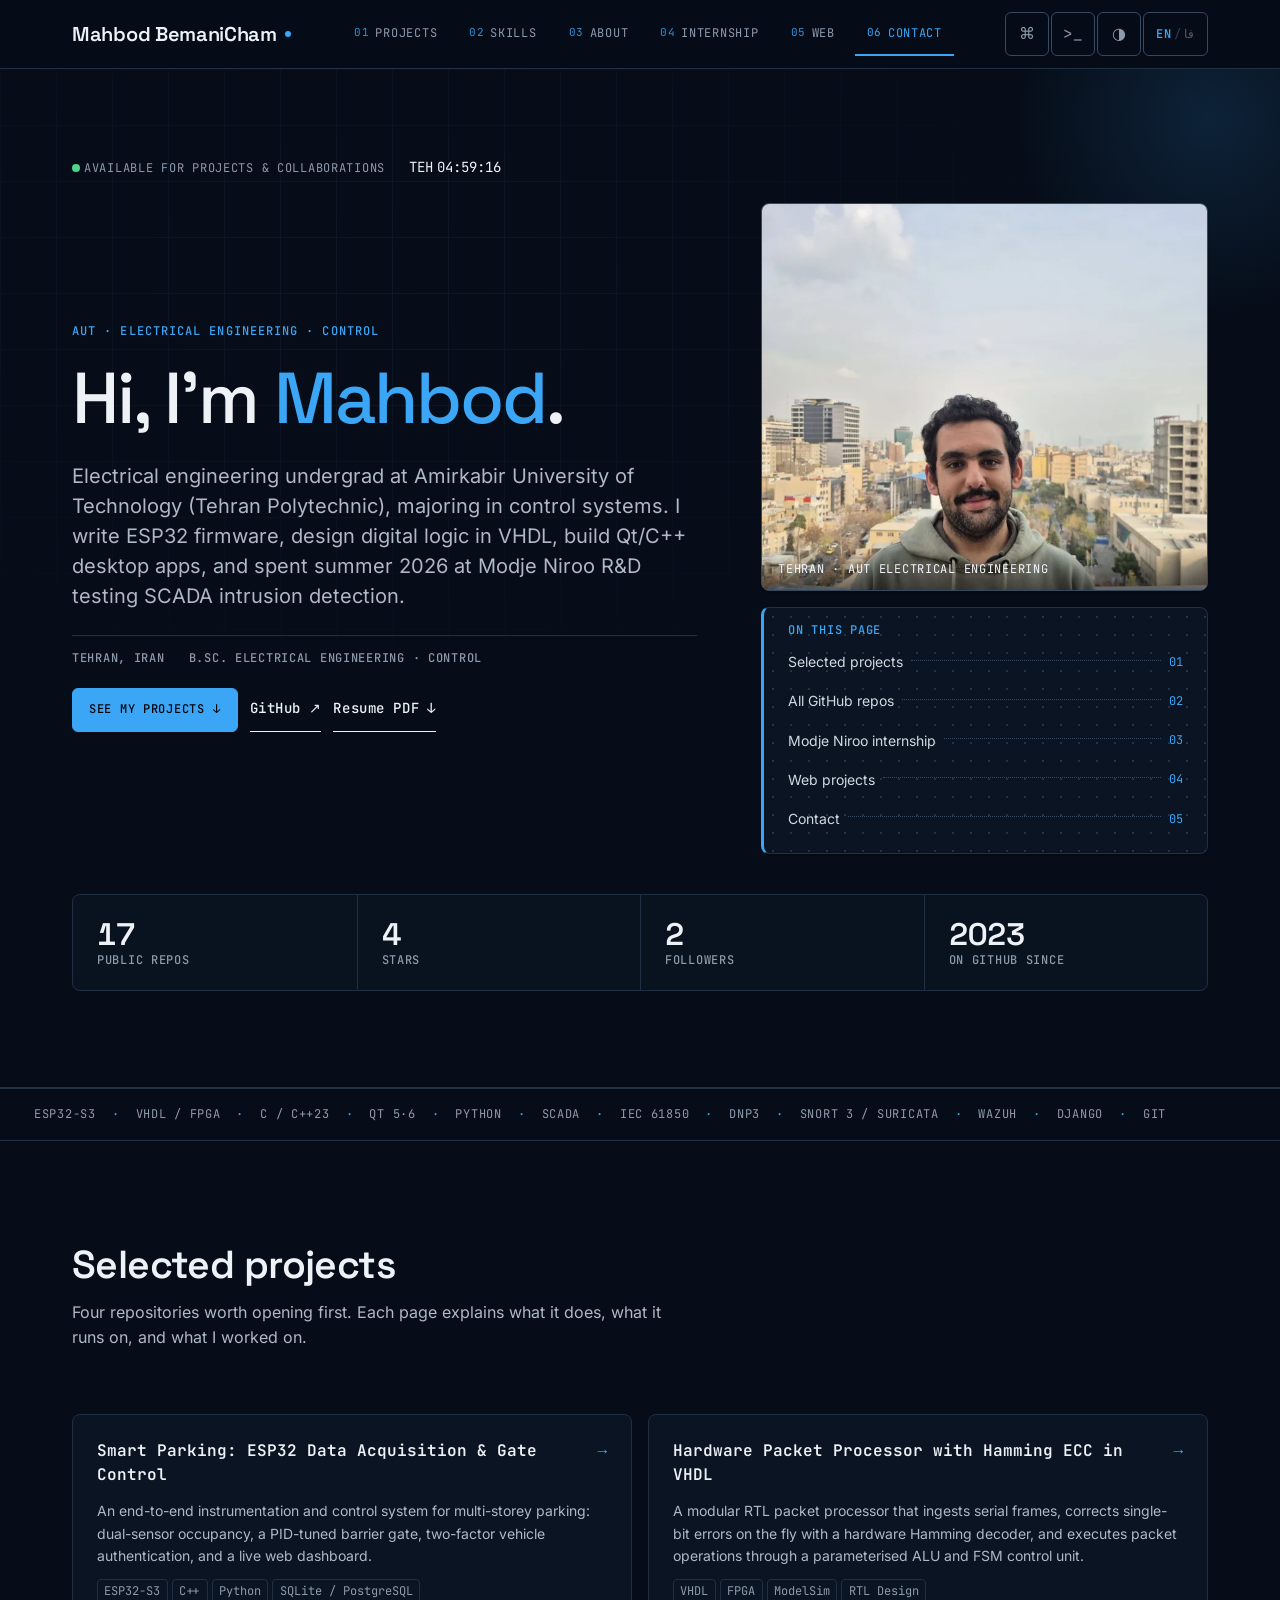
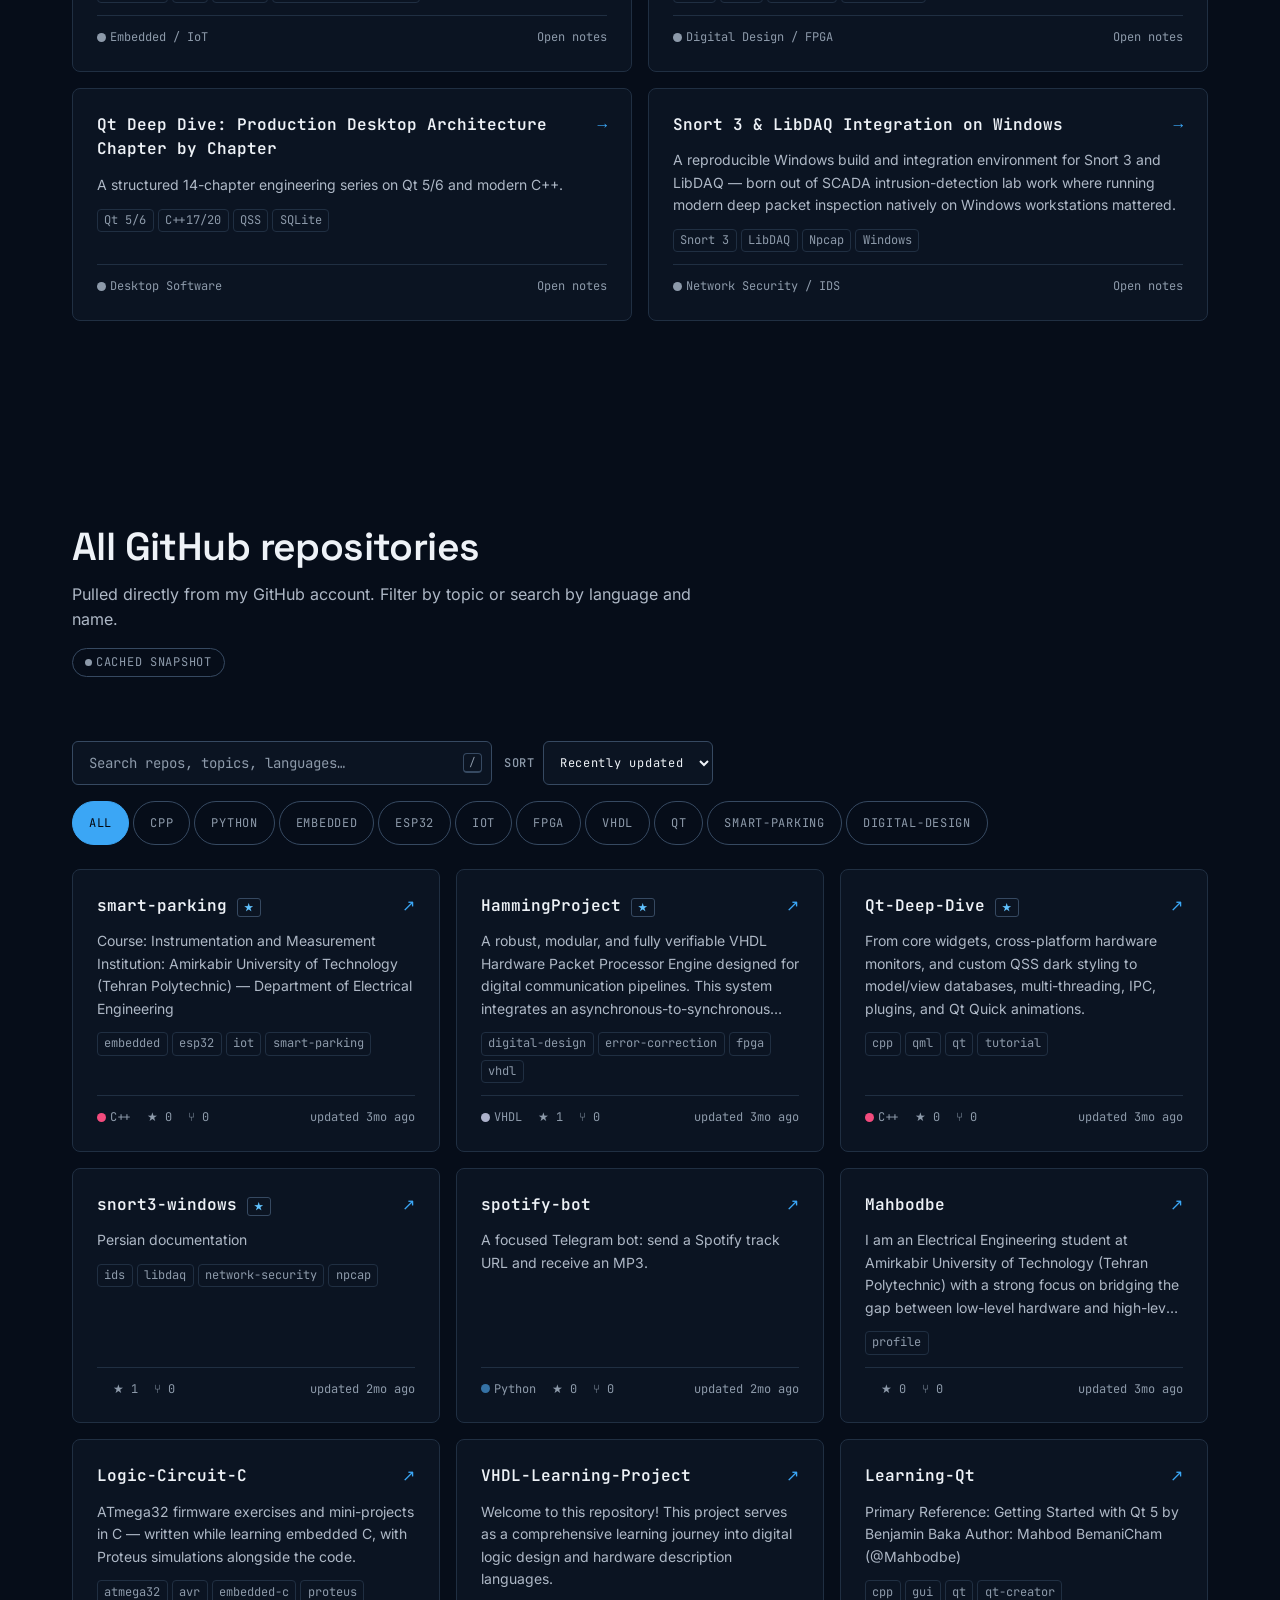
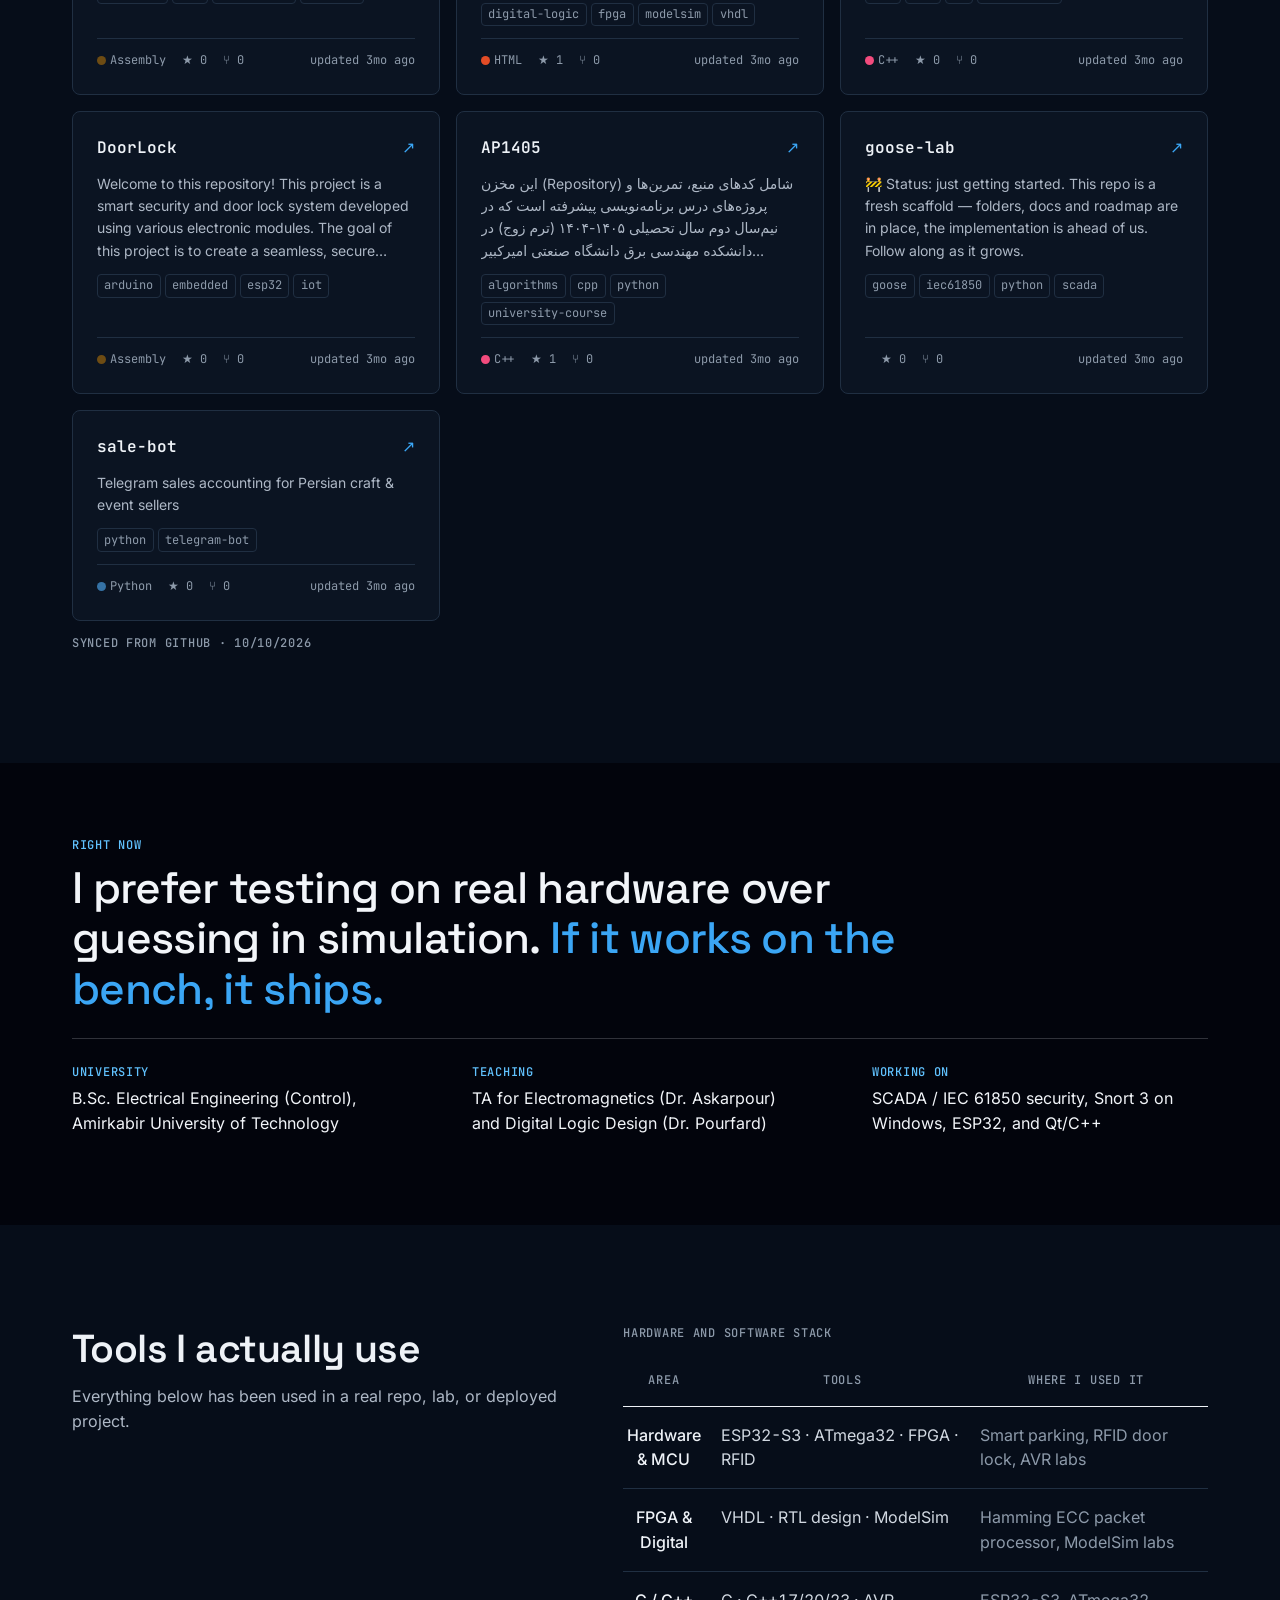
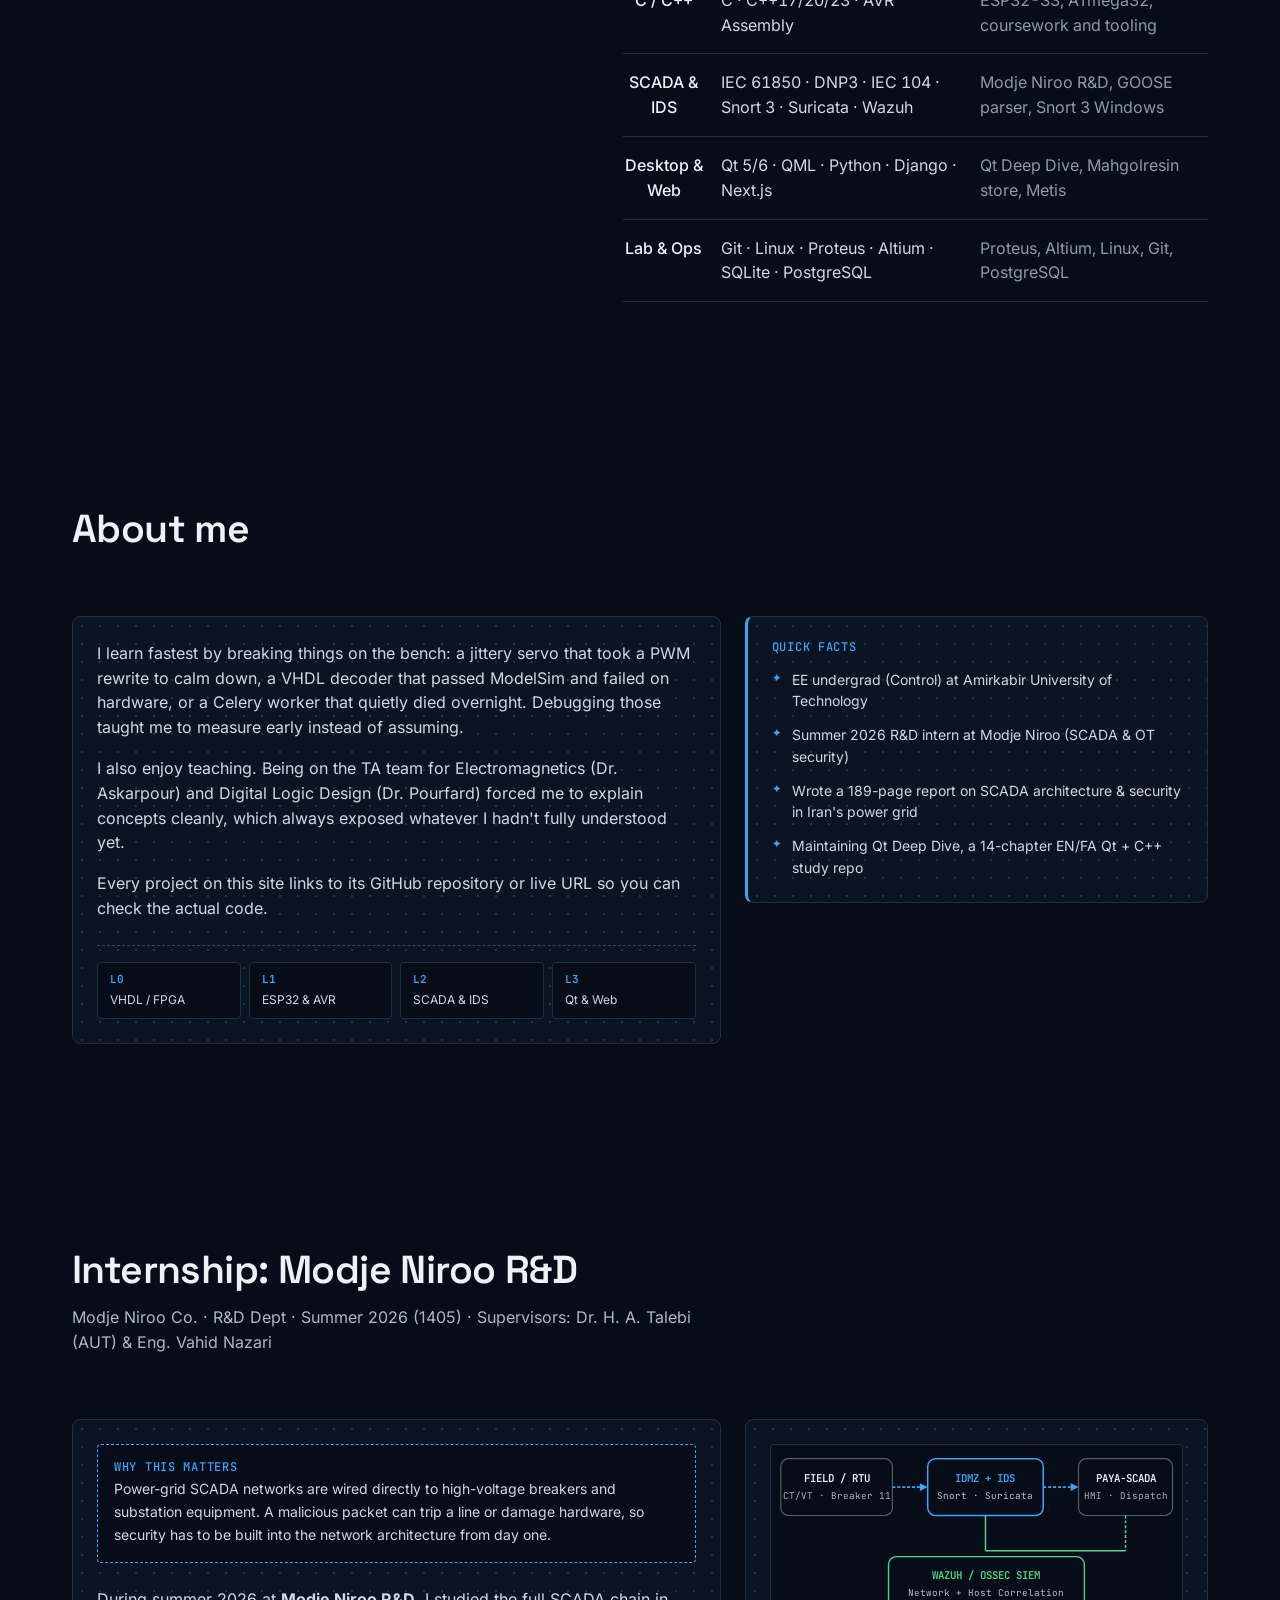
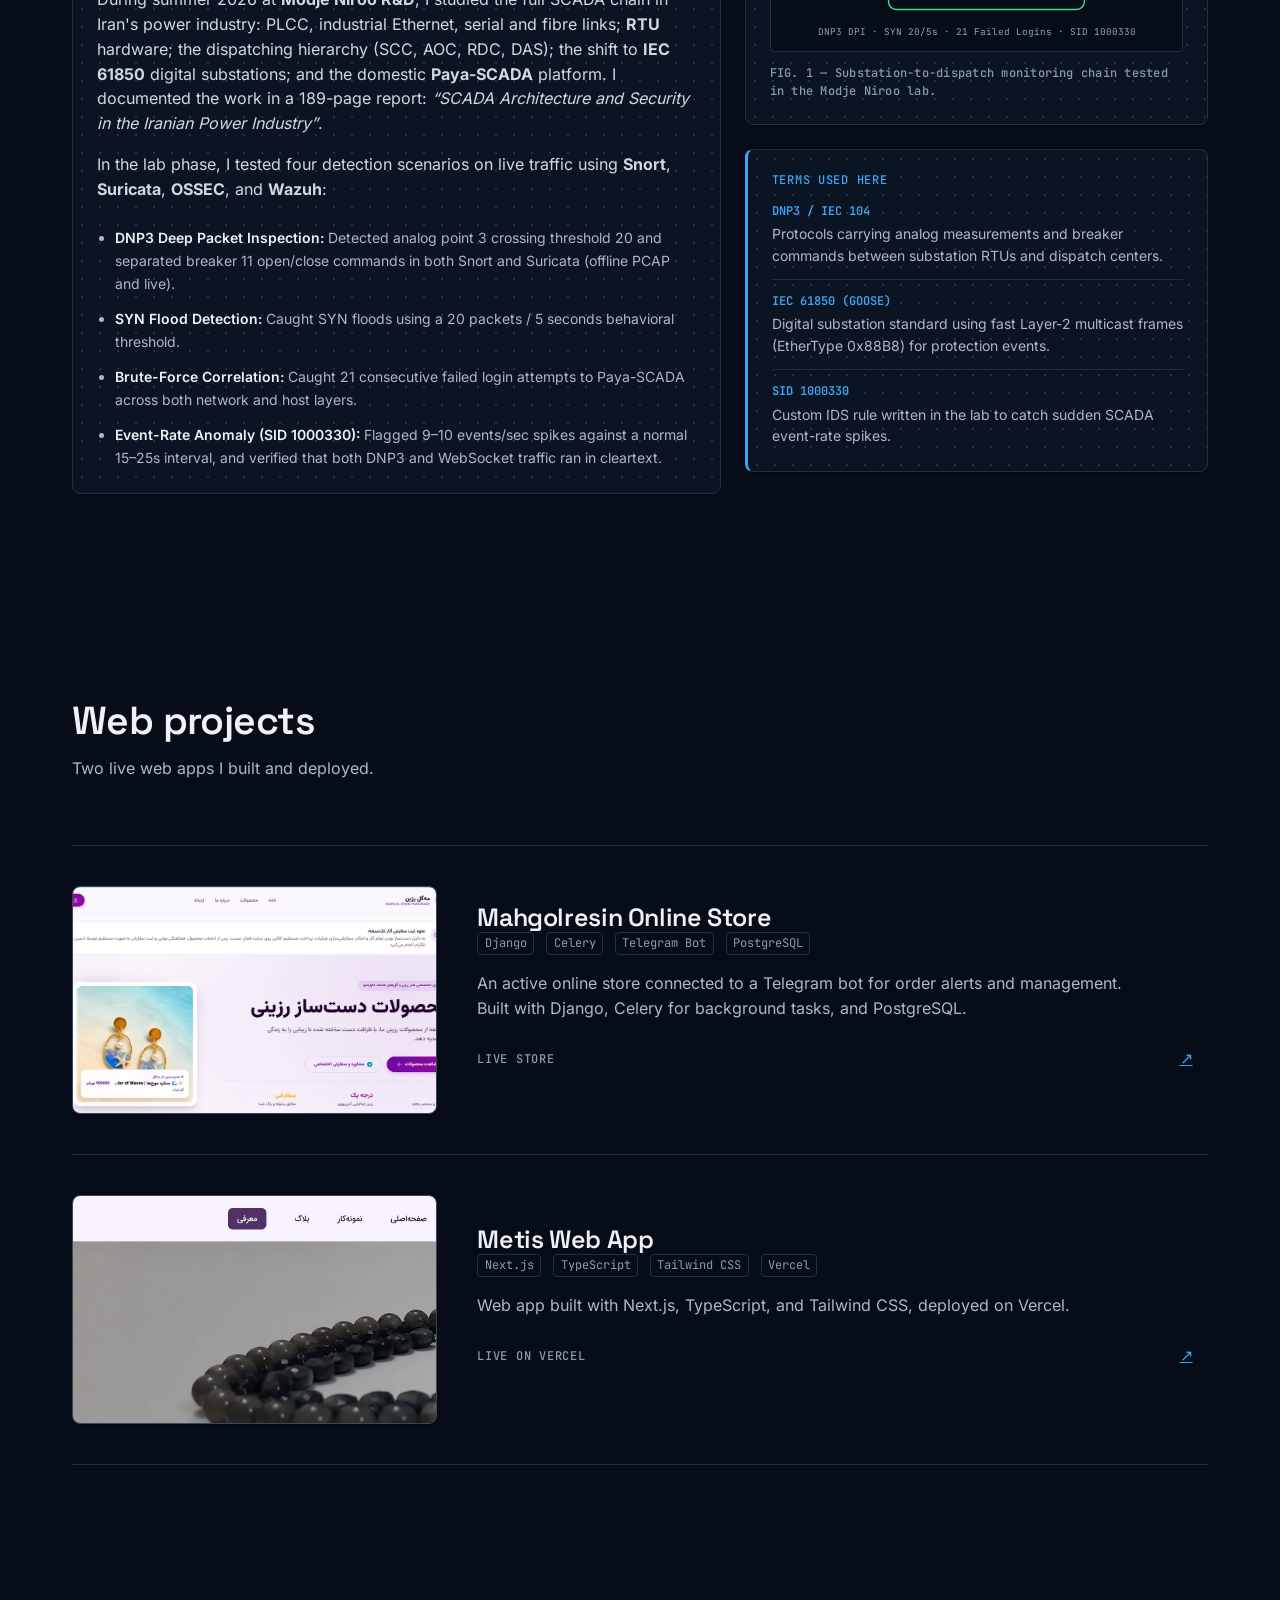
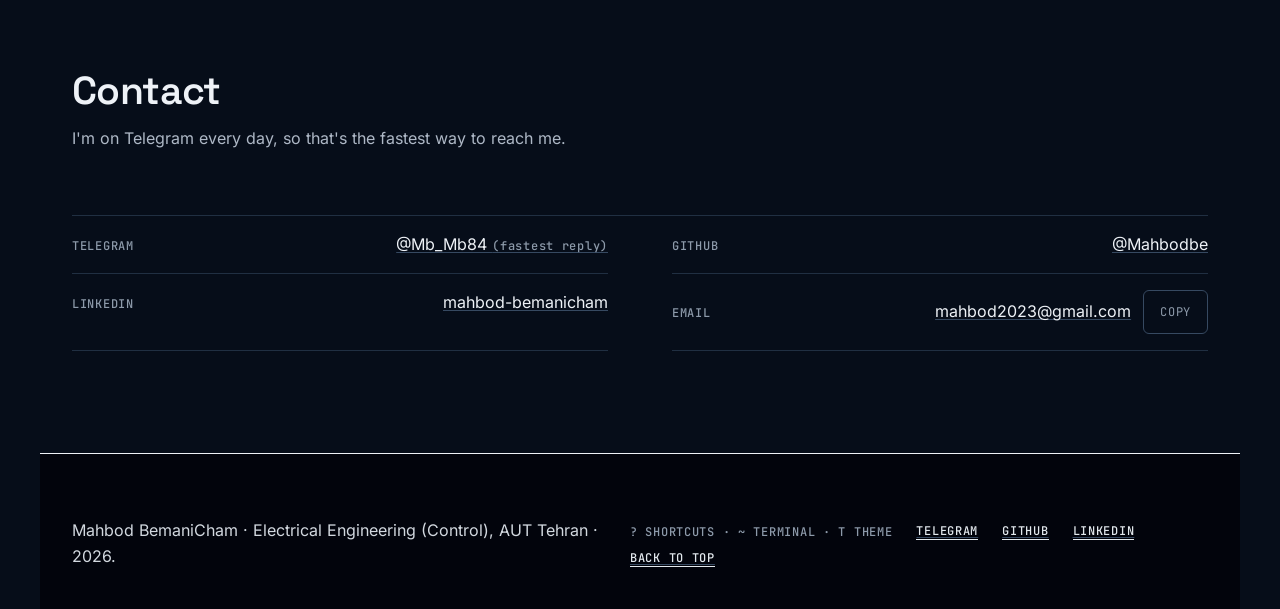
==== commit 541cbf50: "Rewrite EN and FA copy in a direct, natural human voice" ====
--- a/index.html
+++ b/index.html
@@ -3,8 +3,8 @@
 <head>
 <meta charset="UTF-8" />
 <meta name="viewport" content="width=device-width, initial-scale=1, viewport-fit=cover" />
-<title>Mahbod BemaniCham — Electrical Engineering, Embedded, FPGA &amp; SCADA Security</title>
-<meta name="description" content="Portfolio &amp; lab notebook of Mahbod BemaniCham, Electrical Engineering (Control) student at Amirkabir University of Technology. Embedded ESP32, VHDL/FPGA, SCADA/OT security, Qt/C++, and web systems." />
+<title>Mahbod BemaniCham — Electrical Engineering, Embedded, FPGA &amp; SCADA</title>
+<meta name="description" content="Mahbod BemaniCham, Electrical Engineering (Control) student at Amirkabir University of Technology. Projects in ESP32, VHDL/FPGA, SCADA security (Snort 3 / IEC 61850), Qt/C++, and web." />
 <meta name="robots" content="index, follow, max-image-preview:large, max-snippet:-1, max-video-preview:-1" />
 <meta name="author" content="Mahbod BemaniCham" />
 <link rel="canonical" href="https://nomoreidea.ir/" />
@@ -13,18 +13,18 @@
 <link rel="alternate" hreflang="x-default" href="https://nomoreidea.ir/" />
 <meta property="og:site_name" content="Mahbod BemaniCham" />
 <meta property="og:type" content="website" />
-<meta property="og:title" content="Mahbod BemaniCham — Electrical Engineering, Embedded, FPGA &amp; SCADA Security" />
-<meta property="og:description" content="Electrical Engineering @ AUT: Embedded ESP32, VHDL/FPGA, SCADA &amp; IDS security (Snort 3 / IEC 61850), and modern Qt/C++ projects." />
+<meta property="og:title" content="Mahbod BemaniCham — Electrical Engineering, Embedded, FPGA &amp; SCADA" />
+<meta property="og:description" content="Electrical Engineering @ AUT: ESP32, VHDL/FPGA, SCADA &amp; IDS security, Qt/C++, and web projects." />
 <meta property="og:url" content="https://nomoreidea.ir/" />
 <meta property="og:locale" content="en_US" />
 <meta property="og:locale:alternate" content="fa_IR" />
 <meta property="og:image" content="https://nomoreidea.ir/images/og-image.jpg" />
 <meta property="og:image:width" content="1200" />
 <meta property="og:image:height" content="630" />
-<meta property="og:image:alt" content="Portrait of Mahbod BemaniCham against the Tehran skyline" />
+<meta property="og:image:alt" content="Portrait of Mahbod BemaniCham in Tehran" />
 <meta name="twitter:card" content="summary_large_image" />
-<meta name="twitter:title" content="Mahbod BemaniCham — Electrical Engineering, Embedded, FPGA &amp; SCADA Security" />
-<meta name="twitter:description" content="Portfolio &amp; lab notebook of Mahbod BemaniCham, Electrical Engineering (Control) student at Amirkabir University of Technology. Embedded ESP32, VHDL/FPGA, SCADA/OT security, Qt/C++, and web systems." />
+<meta name="twitter:title" content="Mahbod BemaniCham — Electrical Engineering, Embedded, FPGA &amp; SCADA" />
+<meta name="twitter:description" content="Mahbod BemaniCham, Electrical Engineering (Control) student at Amirkabir University of Technology. Projects in ESP32, VHDL/FPGA, SCADA security (Snort 3 / IEC 61850), Qt/C++, and web." />
 <meta name="twitter:image" content="https://nomoreidea.ir/images/og-image.jpg" />
 <meta name="color-scheme" content="dark light" />
 <meta name="theme-color" content="#141824" />
@@ -38,7 +38,7 @@
 <link rel="stylesheet" href="/css/fonts.css?v=c6578b5c" />
 <link rel="stylesheet" href="/css/tokens.css?v=f0bd39eb" />
 <link rel="stylesheet" href="/css/site.css?v=8086b0d4" />
-<script type="application/ld+json">{"@context": "https://schema.org", "@graph": [{"@type": "WebSite", "@id": "https://nomoreidea.ir/#website", "url": "https://nomoreidea.ir/", "name": "Mahbod BemaniCham", "alternateName": "مهبد بمانی‌چم", "inLanguage": ["en", "fa"], "publisher": {"@id": "https://nomoreidea.ir/#person"}}, {"@type": "ProfilePage", "@id": "https://nomoreidea.ir/#profile", "url": "https://nomoreidea.ir/", "name": "Mahbod BemaniCham — Electrical Engineering, Embedded, FPGA & SCADA Security", "description": "Portfolio & lab notebook of Mahbod BemaniCham, Electrical Engineering (Control) student at Amirkabir University of Technology. Embedded ESP32, VHDL/FPGA, SCADA/OT security, Qt/C++, and web systems.", "inLanguage": "en", "dateCreated": "2025-01-01T00:00:00+03:30", "dateModified": "2026-11-25T00:00:00+03:30", "isPartOf": {"@id": "https://nomoreidea.ir/#website"}, "mainEntity": {"@type": "Person", "@id": "https://nomoreidea.ir/#person", "name": "Mahbod BemaniCham", "alternateName": "Mahbodbe", "identifier": "Mahbodbe", "url": "https://nomoreidea.ir/", "image": "https://nomoreidea.ir/images/mahbod.jpg", "jobTitle": "Electrical Engineering Student (Control Systems)", "description": "Portfolio & lab notebook of Mahbod BemaniCham, Electrical Engineering (Control) student at Amirkabir University of Technology. Embedded ESP32, VHDL/FPGA, SCADA/OT security, Qt/C++, and web systems.", "address": {"@type": "PostalAddress", "addressLocality": "Tehran", "addressCountry": "IR"}, "alumniOf": {"@type": "CollegeOrUniversity", "name": "Amirkabir University of Technology", "alternateName": ["Tehran Polytechnic", "دانشگاه صنعتی امیرکبیر"]}, "sameAs": ["https://github.com/Mahbodbe", "https://www.linkedin.com/in/mahbod-bemanicham-048b252ab", "https://t.me/Mb_Mb84"], "knowsAbout": ["Embedded Systems", "Digital Design", "FPGA", "VHDL", "ESP32", "Control Systems", "SCADA", "IEC 61850", "DNP3", "Snort 3", "Suricata", "Wazuh", "OT Security", "Qt", "Django"]}, "primaryImageOfPage": {"@type": "ImageObject", "url": "https://nomoreidea.ir/images/og-image.jpg"}}]}</script>
+<script type="application/ld+json">{"@context": "https://schema.org", "@graph": [{"@type": "WebSite", "@id": "https://nomoreidea.ir/#website", "url": "https://nomoreidea.ir/", "name": "Mahbod BemaniCham", "alternateName": "مهبد بمانی‌چم", "inLanguage": ["en", "fa"], "publisher": {"@id": "https://nomoreidea.ir/#person"}}, {"@type": "ProfilePage", "@id": "https://nomoreidea.ir/#profile", "url": "https://nomoreidea.ir/", "name": "Mahbod BemaniCham — Electrical Engineering, Embedded, FPGA & SCADA", "description": "Mahbod BemaniCham, Electrical Engineering (Control) student at Amirkabir University of Technology. Projects in ESP32, VHDL/FPGA, SCADA security (Snort 3 / IEC 61850), Qt/C++, and web.", "inLanguage": "en", "dateCreated": "2025-01-01T00:00:00+03:30", "dateModified": "2026-11-25T00:00:00+03:30", "isPartOf": {"@id": "https://nomoreidea.ir/#website"}, "mainEntity": {"@type": "Person", "@id": "https://nomoreidea.ir/#person", "name": "Mahbod BemaniCham", "alternateName": "Mahbodbe", "identifier": "Mahbodbe", "url": "https://nomoreidea.ir/", "image": "https://nomoreidea.ir/images/mahbod.jpg", "jobTitle": "Electrical Engineering Student (Control Systems)", "description": "Mahbod BemaniCham, Electrical Engineering (Control) student at Amirkabir University of Technology. Projects in ESP32, VHDL/FPGA, SCADA security (Snort 3 / IEC 61850), Qt/C++, and web.", "address": {"@type": "PostalAddress", "addressLocality": "Tehran", "addressCountry": "IR"}, "alumniOf": {"@type": "CollegeOrUniversity", "name": "Amirkabir University of Technology", "alternateName": ["Tehran Polytechnic", "دانشگاه صنعتی امیرکبیر"]}, "sameAs": ["https://github.com/Mahbodbe", "https://www.linkedin.com/in/mahbod-bemanicham-048b252ab", "https://t.me/Mb_Mb84"], "knowsAbout": ["Embedded Systems", "Digital Design", "FPGA", "VHDL", "ESP32", "Control Systems", "SCADA", "IEC 61850", "DNP3", "Snort 3", "Suricata", "Wazuh", "OT Security", "Qt", "Django"]}, "primaryImageOfPage": {"@type": "ImageObject", "url": "https://nomoreidea.ir/images/og-image.jpg"}}]}</script>
 </head>
 
 <body class="">
@@ -73,46 +73,46 @@
   <section class="band hero">
     <div class="shell">
       <div class="status-row">
-        <span class="status"><span class="status__dot" aria-hidden="true"></span><span data-i18n="status_open">Open to engineering roles & collaborations</span></span>
+        <span class="status"><span class="status__dot" aria-hidden="true"></span><span data-i18n="status_open">Available for projects & collaborations</span></span>
         <span class="clock" aria-hidden="true"><span>TEH</span><span id="tehranClock">--:--:--</span></span>
       </div>
       <div class="hero__grid">
         <div class="hero__col">
-          <p class="hero__eyebrow label" data-i18n="hero_eyebrow">AUT · ELECTRICAL ENGINEERING · CONTROL SYSTEMS</p>
-          <h1 class="hero__display" data-i18n="hero_title">Engineering systems that <em>sense, decide &amp; act</em>.</h1>
-          <p class="hero__lede" data-i18n="hero_lede">I'm Mahbod BemaniCham, an Electrical Engineering student at Amirkabir University of Technology (Tehran Polytechnic) specializing in Control Systems. I build across the full vertical — from VHDL/FPGA logic and ESP32 firmware to SCADA security, Qt/C++ desktop tools, and web backends.</p>
+          <p class="hero__eyebrow label" data-i18n="hero_eyebrow">AUT · Electrical Engineering · Control</p>
+          <h1 class="hero__display" data-i18n="hero_title">Hi, I'm <em>Mahbod</em>.</h1>
+          <p class="hero__lede" data-i18n="hero_lede">Electrical engineering undergrad at Amirkabir University of Technology (Tehran Polytechnic), majoring in control systems. I write ESP32 firmware, design digital logic in VHDL, build Qt/C++ desktop apps, and spent summer 2026 at Modje Niroo R&D testing SCADA intrusion detection.</p>
           <div class="hero__meta">
             <span class="label" data-i18n="meta_loc">Tehran, Iran</span>
             <span class="label" data-i18n="meta_degree">B.Sc. Electrical Engineering · Control</span>
           </div>
           <div class="hero__actions">
-            <a class="btn-solid" href="#work"><span data-i18n="view_index">Explore projects</span> <span aria-hidden="true">↓</span></a>
+            <a class="btn-solid" href="#work"><span data-i18n="view_index">See my projects</span> <span aria-hidden="true">↓</span></a>
             <a class="cta-type" href="https://github.com/Mahbodbe" target="_blank" rel="noreferrer">GitHub <span aria-hidden="true">↗</span></a>
             <a class="cta-type" href="/resume/Mahbod-BemaniCham-Resume.pdf" data-resume hidden download><span data-i18n="resume_btn">Resume PDF</span> <span aria-hidden="true">↓</span></a>
           </div>
         </div>
         <div class="hero__aside">
           <figure class="hero__portrait">
-            <img class="hero__img" src="/images/mahbod.webp" width="720" height="960" alt="Portrait of Mahbod BemaniCham against the Tehran skyline" fetchpriority="high" decoding="async" />
-            <figcaption data-i18n="hero_caption">Tehran Polytechnic · EE Lab Notebook</figcaption>
+            <img class="hero__img" src="/images/mahbod.webp" width="720" height="960" alt="Portrait of Mahbod BemaniCham in Tehran" fetchpriority="high" decoding="async" />
+            <figcaption data-i18n="hero_caption">Tehran · AUT Electrical Engineering</figcaption>
           </figure>
           <nav class="nb-card quick-index" aria-label="Quick index">
-            <p class="quick-index__head label" data-i18n="index_heading">Quick Index</p>
+            <p class="quick-index__head label" data-i18n="index_heading">On this page</p>
             <ol class="quick-index__list">
-              <li><a href="#featured"><span data-i18n="index_01">Featured cases</span><span class="quick-index__dots" aria-hidden="true"></span><span class="mono">01</span></a></li>
-              <li><a href="#work"><span data-i18n="index_02">Live GitHub repos</span><span class="quick-index__dots" aria-hidden="true"></span><span class="mono">02</span></a></li>
-              <li><a href="#internships"><span data-i18n="index_03">SCADA R&D internship</span><span class="quick-index__dots" aria-hidden="true"></span><span class="mono">03</span></a></li>
-              <li><a href="#webdesigns"><span data-i18n="index_04">Web & production apps</span><span class="quick-index__dots" aria-hidden="true"></span><span class="mono">04</span></a></li>
-              <li><a href="#contact"><span data-i18n="index_05">Say hello</span><span class="quick-index__dots" aria-hidden="true"></span><span class="mono">05</span></a></li>
+              <li><a href="#featured"><span data-i18n="index_01">Selected projects</span><span class="quick-index__dots" aria-hidden="true"></span><span class="mono">01</span></a></li>
+              <li><a href="#work"><span data-i18n="index_02">All GitHub repos</span><span class="quick-index__dots" aria-hidden="true"></span><span class="mono">02</span></a></li>
+              <li><a href="#internships"><span data-i18n="index_03">Modje Niroo internship</span><span class="quick-index__dots" aria-hidden="true"></span><span class="mono">03</span></a></li>
+              <li><a href="#webdesigns"><span data-i18n="index_04">Web projects</span><span class="quick-index__dots" aria-hidden="true"></span><span class="mono">04</span></a></li>
+              <li><a href="#contact"><span data-i18n="index_05">Contact</span><span class="quick-index__dots" aria-hidden="true"></span><span class="mono">05</span></a></li>
             </ol>
           </nav>
         </div>
       </div>
       <div class="stats reveal" id="stats">
         <div class="stats__cell"><span class="stats__num" id="statRepos">17</span><span class="label" data-i18n="count_repos">Public repos</span></div>
-        <div class="stats__cell"><span class="stats__num" id="statStars">4</span><span class="label" data-i18n="count_stars">GitHub stars</span></div>
+        <div class="stats__cell"><span class="stats__num" id="statStars">4</span><span class="label" data-i18n="count_stars">Stars</span></div>
         <div class="stats__cell"><span class="stats__num" id="statFollowers">2</span><span class="label" data-i18n="count_followers">Followers</span></div>
-        <div class="stats__cell"><span class="stats__num" id="statSince">2023</span><span class="label" data-i18n="count_since">Building since</span></div>
+        <div class="stats__cell"><span class="stats__num" id="statSince">2023</span><span class="label" data-i18n="count_since">On GitHub since</span></div>
       </div>
     </div>
   </section>
@@ -129,14 +129,14 @@
   <section class="band section" id="featured">
     <div class="shell">
       <header class="section__head">
-        <h2 class="section__title" data-i18n="featured_title">Featured Engineering Cases</h2>
-        <p class="section__note" data-i18n="featured_note">Four projects that best represent my work across embedded hardware, FPGA design, desktop C++, and network security.</p>
+        <h2 class="section__title" data-i18n="featured_title">Selected projects</h2>
+        <p class="section__note" data-i18n="featured_note">Four repositories worth opening first. Each page explains what it does, what it runs on, and what I worked on.</p>
       </header>
       <div class="pgrid pgrid--featured">
-        <a class="pcard pcard--page" href="/projects/smart-parking/"><div class="pcard__top"><span class="pcard__name">Smart Parking: ESP32 Data Acquisition &amp; Gate Control</span><span class="pcard__go" aria-hidden="true">→</span></div><p class="pcard__excerpt">An end-to-end instrumentation and control system for multi-storey parking: dual-sensor occupancy, a PID-tuned barrier gate, two-factor vehicle authentication, and a live web dashboard.</p><ul class="pcard__topics"><li>ESP32-S3</li><li>C++</li><li>Python</li><li>SQLite / PostgreSQL</li></ul><div class="pcard__foot"><span class="pcard__lang"><i aria-hidden="true"></i>Embedded / IoT</span><span class="pcard__spacer"></span><span>Read case study</span></div></a>
-        <a class="pcard pcard--page" href="/projects/hammingproject/"><div class="pcard__top"><span class="pcard__name">Hardware Packet Processor with Hamming ECC in VHDL</span><span class="pcard__go" aria-hidden="true">→</span></div><p class="pcard__excerpt">A modular RTL packet processor that ingests serial frames, corrects single-bit errors on the fly with a hardware Hamming decoder, and executes packet operations through a parameterised ALU and FSM control unit.</p><ul class="pcard__topics"><li>VHDL</li><li>FPGA</li><li>ModelSim</li><li>RTL Design</li></ul><div class="pcard__foot"><span class="pcard__lang"><i aria-hidden="true"></i>Digital Design / FPGA</span><span class="pcard__spacer"></span><span>Read case study</span></div></a>
-        <a class="pcard pcard--page" href="/projects/qt-deep-dive/"><div class="pcard__top"><span class="pcard__name">Qt Deep Dive: Production Desktop Architecture Chapter by Chapter</span><span class="pcard__go" aria-hidden="true">→</span></div><p class="pcard__excerpt">A structured 14-chapter engineering series on Qt 5/6 and modern C++.</p><ul class="pcard__topics"><li>Qt 5/6</li><li>C++17/20</li><li>QSS</li><li>SQLite</li></ul><div class="pcard__foot"><span class="pcard__lang"><i aria-hidden="true"></i>Desktop Software</span><span class="pcard__spacer"></span><span>Read case study</span></div></a>
-        <a class="pcard pcard--page" href="/projects/snort3-windows/"><div class="pcard__top"><span class="pcard__name">Snort 3 &amp; LibDAQ Integration on Windows</span><span class="pcard__go" aria-hidden="true">→</span></div><p class="pcard__excerpt">A reproducible Windows build and integration environment for Snort 3 and LibDAQ — born out of SCADA intrusion-detection lab work where running modern deep packet inspection natively on Windows workstations mattered.</p><ul class="pcard__topics"><li>Snort 3</li><li>LibDAQ</li><li>Npcap</li><li>Windows</li></ul><div class="pcard__foot"><span class="pcard__lang"><i aria-hidden="true"></i>Network Security / IDS</span><span class="pcard__spacer"></span><span>Read case study</span></div></a>
+        <a class="pcard pcard--page" href="/projects/smart-parking/"><div class="pcard__top"><span class="pcard__name">Smart Parking: ESP32 Data Acquisition &amp; Gate Control</span><span class="pcard__go" aria-hidden="true">→</span></div><p class="pcard__excerpt">An end-to-end instrumentation and control system for multi-storey parking: dual-sensor occupancy, a PID-tuned barrier gate, two-factor vehicle authentication, and a live web dashboard.</p><ul class="pcard__topics"><li>ESP32-S3</li><li>C++</li><li>Python</li><li>SQLite / PostgreSQL</li></ul><div class="pcard__foot"><span class="pcard__lang"><i aria-hidden="true"></i>Embedded / IoT</span><span class="pcard__spacer"></span><span>Open notes</span></div></a>
+        <a class="pcard pcard--page" href="/projects/hammingproject/"><div class="pcard__top"><span class="pcard__name">Hardware Packet Processor with Hamming ECC in VHDL</span><span class="pcard__go" aria-hidden="true">→</span></div><p class="pcard__excerpt">A modular RTL packet processor that ingests serial frames, corrects single-bit errors on the fly with a hardware Hamming decoder, and executes packet operations through a parameterised ALU and FSM control unit.</p><ul class="pcard__topics"><li>VHDL</li><li>FPGA</li><li>ModelSim</li><li>RTL Design</li></ul><div class="pcard__foot"><span class="pcard__lang"><i aria-hidden="true"></i>Digital Design / FPGA</span><span class="pcard__spacer"></span><span>Open notes</span></div></a>
+        <a class="pcard pcard--page" href="/projects/qt-deep-dive/"><div class="pcard__top"><span class="pcard__name">Qt Deep Dive: Production Desktop Architecture Chapter by Chapter</span><span class="pcard__go" aria-hidden="true">→</span></div><p class="pcard__excerpt">A structured 14-chapter engineering series on Qt 5/6 and modern C++.</p><ul class="pcard__topics"><li>Qt 5/6</li><li>C++17/20</li><li>QSS</li><li>SQLite</li></ul><div class="pcard__foot"><span class="pcard__lang"><i aria-hidden="true"></i>Desktop Software</span><span class="pcard__spacer"></span><span>Open notes</span></div></a>
+        <a class="pcard pcard--page" href="/projects/snort3-windows/"><div class="pcard__top"><span class="pcard__name">Snort 3 &amp; LibDAQ Integration on Windows</span><span class="pcard__go" aria-hidden="true">→</span></div><p class="pcard__excerpt">A reproducible Windows build and integration environment for Snort 3 and LibDAQ — born out of SCADA intrusion-detection lab work where running modern deep packet inspection natively on Windows workstations mattered.</p><ul class="pcard__topics"><li>Snort 3</li><li>LibDAQ</li><li>Npcap</li><li>Windows</li></ul><div class="pcard__foot"><span class="pcard__lang"><i aria-hidden="true"></i>Network Security / IDS</span><span class="pcard__spacer"></span><span>Open notes</span></div></a>
       </div>
     </div>
   </section>
@@ -145,14 +145,14 @@
   <section class="band section" id="work">
     <div class="shell">
       <header class="section__head">
-        <h2 class="section__title" data-i18n="work_title">Live GitHub Index</h2>
-        <p class="section__note" data-i18n="work_note">Synced directly with GitHub. Every card links to a real repository with full source code, documentation, and commit history.</p>
+        <h2 class="section__title" data-i18n="work_title">All GitHub repositories</h2>
+        <p class="section__note" data-i18n="work_note">Pulled directly from my GitHub account. Filter by topic or search by language and name.</p>
         <span class="badge-live is-off" id="liveBadge"><i aria-hidden="true"></i><span id="liveBadgeText" data-i18n="badge_syncing">syncing…</span></span>
       </header>
       <div class="toolbar">
         <div class="toolbar__search">
           <input id="projSearch" type="search" autocomplete="off" spellcheck="false"
-                 placeholder="Filter by repo, stack, or topic…" aria-label="Search projects" data-i18n-ph="search_ph" />
+                 placeholder="Search repos, topics, languages…" aria-label="Search projects" data-i18n-ph="search_ph" />
           <kbd class="kbd" aria-hidden="true">/</kbd>
         </div>
         <label class="toolbar__sort">
@@ -180,7 +180,7 @@
         <a class="pcard" href="https://github.com/Mahbodbe/goose-lab" target="_blank" rel="noreferrer" data-repo="Mahbodbe/goose-lab"><div class="pcard__top"><span class="pcard__name">goose-lab </span><span class="pcard__go" aria-hidden="true">↗</span></div><p class="pcard__excerpt">🚧 Status: just getting started. This repo is a fresh scaffold — folders, docs and roadmap are in place, the implementation is ahead of us. Follow along as it grows.</p><ul class="pcard__topics"><li>goose</li><li>iec61850</li><li>python</li><li>scada</li></ul><div class="pcard__foot"><span></span><span title="stars">★ 0</span><span title="forks">⑂ 0</span><span class="pcard__spacer"></span><span>updated 2026-09-04</span></div></a>
         <a class="pcard" href="https://github.com/Mahbodbe/sale-bot" target="_blank" rel="noreferrer" data-repo="Mahbodbe/sale-bot" style="--lang-dot:#3572A5"><div class="pcard__top"><span class="pcard__name">sale-bot </span><span class="pcard__go" aria-hidden="true">↗</span></div><p class="pcard__excerpt">Telegram sales accounting for Persian craft &amp; event sellers</p><ul class="pcard__topics"><li>python</li><li>telegram-bot</li></ul><div class="pcard__foot"><span class="pcard__lang"><i aria-hidden="true"></i>Python</span><span title="stars">★ 0</span><span title="forks">⑂ 0</span><span class="pcard__spacer"></span><span>updated 2026-08-28</span></div></a>
       </div>
-      <p class="sync-note label" id="syncNote">auto-synced from GitHub · 2026-10-09</p>
+      <p class="sync-note label" id="syncNote">synced from GitHub · 2026-10-09</p>
     </div>
   </section>
 
@@ -188,12 +188,12 @@
   <section class="plate">
     <div class="shell">
       <div class="plate__inner">
-        <span class="plate__label" data-i18n="plate_label">Engineering Ethos</span>
-        <p class="plate__claim" data-i18n="plate_claim">A system isn't finished when it compiles. It's finished when it <em>holds up on the bench</em>.</p>
+        <span class="plate__label" data-i18n="plate_label">Right now</span>
+        <p class="plate__claim" data-i18n="plate_claim">I prefer testing on real hardware over guessing in simulation. <em>If it works on the bench, it ships.</em></p>
         <dl class="plate__grid">
-          <div class="plate__row"><dt data-i18n="studying">Education</dt><dd data-i18n="studying_value">B.Sc. Electrical Engineering (Control) — Amirkabir University of Technology</dd></div>
-          <div class="plate__row"><dt data-i18n="ta">Teaching Assistant</dt><dd data-i18n="ta_value">Electromagnetics (Dr. Askarpour) & Digital Logic Design (Dr. Pourfard), across two semesters</dd></div>
-          <div class="plate__row"><dt data-i18n="focus_label">Current Focus</dt><dd data-i18n="focus_value">SCADA / OT Security, IEC 61850, Embedded Firmware & Modern C++/Qt</dd></div>
+          <div class="plate__row"><dt data-i18n="studying">University</dt><dd data-i18n="studying_value">B.Sc. Electrical Engineering (Control), Amirkabir University of Technology</dd></div>
+          <div class="plate__row"><dt data-i18n="ta">Teaching</dt><dd data-i18n="ta_value">TA for Electromagnetics (Dr. Askarpour) and Digital Logic Design (Dr. Pourfard)</dd></div>
+          <div class="plate__row"><dt data-i18n="focus_label">Working on</dt><dd data-i18n="focus_value">SCADA / IEC 61850 security, Snort 3 on Windows, ESP32, and Qt/C++</dd></div>
         </dl>
       </div>
     </div>
@@ -204,25 +204,25 @@
     <div class="shell">
       <div class="section--split">
         <header class="section__head">
-          <h2 class="section__title" data-i18n="tools_title">Bench & Software Stack</h2>
-          <p class="section__note" data-i18n="tools_note">Only tools I have shipped or debugged real projects with — nothing listed from a syllabus alone.</p>
+          <h2 class="section__title" data-i18n="tools_title">Tools I actually use</h2>
+          <p class="section__note" data-i18n="tools_note">Everything below has been used in a real repo, lab, or deployed project.</p>
         </header>
         <table class="spec">
-          <caption class="label" data-i18n="tools_caption">Hands-on engineering stack</caption>
+          <caption class="label" data-i18n="tools_caption">Hardware and software stack</caption>
           <thead>
             <tr>
-              <th scope="col" data-i18n="tools_layer">Layer</th>
-              <th scope="col" data-i18n="tools_tools">Tools & Standards</th>
-              <th scope="col" data-i18n="tools_used">Applied in</th>
+              <th scope="col" data-i18n="tools_layer">Area</th>
+              <th scope="col" data-i18n="tools_tools">Tools</th>
+              <th scope="col" data-i18n="tools_used">Where I used it</th>
             </tr>
           </thead>
           <tbody>
             <tr><th scope="row" data-i18n="tool_silicon">Hardware & MCU</th><td>ESP32-S3 · ATmega32 · FPGA · RFID</td><td data-i18n="tool_silicon_used">Smart parking, RFID door lock, AVR labs</td></tr>
-            <tr><th scope="row" data-i18n="tool_hdl">Digital & FPGA</th><td>VHDL · RTL design · ModelSim</td><td data-i18n="tool_hdl_used">Hamming ECC packet processor, logic labs</td></tr>
-            <tr><th scope="row" data-i18n="tool_firmware">Firmware & C/C++</th><td>C · C++17/20/23 · AVR Assembly</td><td data-i18n="tool_firmware_used">ESP32-S3, ATmega32, systems tooling</td></tr>
-            <tr><th scope="row" data-i18n="tool_scada">SCADA & OT Security</th><td>IEC 61850 · DNP3 · IEC 104 · Snort 3 · Suricata · Wazuh</td><td data-i18n="tool_scada_used">Modje Niroo R&D, GOOSE lab, Snort 3 Windows</td></tr>
-            <tr><th scope="row" data-i18n="tool_application">Desktop & Web</th><td>Qt 5/6 · QML · Python · Django · Next.js</td><td data-i18n="tool_application_used">Qt Deep Dive, live web stores & dashboards</td></tr>
-            <tr><th scope="row" data-i18n="tool_bench">Verification & Ops</th><td>Git · Linux · Proteus · Altium · SQLite · PostgreSQL</td><td data-i18n="tool_bench_used">Simulation, debugging, CI & deployment</td></tr>
+            <tr><th scope="row" data-i18n="tool_hdl">FPGA & Digital</th><td>VHDL · RTL design · ModelSim</td><td data-i18n="tool_hdl_used">Hamming ECC packet processor, ModelSim labs</td></tr>
+            <tr><th scope="row" data-i18n="tool_firmware">C / C++</th><td>C · C++17/20/23 · AVR Assembly</td><td data-i18n="tool_firmware_used">ESP32-S3, ATmega32, coursework and tooling</td></tr>
+            <tr><th scope="row" data-i18n="tool_scada">SCADA & IDS</th><td>IEC 61850 · DNP3 · IEC 104 · Snort 3 · Suricata · Wazuh</td><td data-i18n="tool_scada_used">Modje Niroo R&D, GOOSE parser, Snort 3 Windows</td></tr>
+            <tr><th scope="row" data-i18n="tool_application">Desktop & Web</th><td>Qt 5/6 · QML · Python · Django · Next.js</td><td data-i18n="tool_application_used">Qt Deep Dive, Mahgolresin store, Metis</td></tr>
+            <tr><th scope="row" data-i18n="tool_bench">Lab & Ops</th><td>Git · Linux · Proteus · Altium · SQLite · PostgreSQL</td><td data-i18n="tool_bench_used">Proteus, Altium, Linux, Git, PostgreSQL</td></tr>
           </tbody>
         </table>
       </div>
@@ -233,29 +233,29 @@
   <section class="band section" id="about">
     <div class="shell">
       <header class="section__head">
-        <h2 class="section__title" data-i18n="about_title">About & Signal Path</h2>
+        <h2 class="section__title" data-i18n="about_title">About me</h2>
       </header>
       <div class="bento-two">
         <div class="nb-card nb-card--prose">
           <div class="prose">
-            <p data-i18n="about_p1">Most of my sharpest lessons came from hardware and services that broke first: a servo jittering until the PWM timing was fixed, a VHDL decoder passing simulation yet misbehaving in hardware, and a Django worker silently stalling overnight. Each taught me to test early and trust oscilloscope traces over assumptions.</p>
-            <p data-i18n="about_p2">I enjoy explaining systems as much as building them. Serving on the teaching-assistant teams for Electromagnetics (Dr. Askarpour) and Digital Logic Design (Dr. Pourfard) showed me that teaching is the fastest way to expose hidden gaps in your own mental model.</p>
-            <p data-i18n="about_p3">This site is a live lab notebook rather than a static résumé — every claim links straight to code, hardware notes, or a working deployment.</p>
+            <p data-i18n="about_p1">I learn fastest by breaking things on the bench: a jittery servo that took a PWM rewrite to calm down, a VHDL decoder that passed ModelSim and failed on hardware, or a Celery worker that quietly died overnight. Debugging those taught me to measure early instead of assuming.</p>
+            <p data-i18n="about_p2">I also enjoy teaching. Being on the TA team for Electromagnetics (Dr. Askarpour) and Digital Logic Design (Dr. Pourfard) forced me to explain concepts cleanly, which always exposed whatever I hadn't fully understood yet.</p>
+            <p data-i18n="about_p3">Every project on this site links to its GitHub repository or live URL so you can check the actual code.</p>
           </div>
           <ol class="signal-flow" aria-label="Engineering signal path">
-            <li><span class="mono">L0</span><span data-i18n="flow_1">Silicon & VHDL</span></li>
-            <li><span class="mono">L1</span><span data-i18n="flow_2">MCU Firmware</span></li>
-            <li><span class="mono">L2</span><span data-i18n="flow_3">SCADA & NetSec</span></li>
-            <li><span class="mono">L3</span><span data-i18n="flow_4">Qt & Web UI</span></li>
+            <li><span class="mono">L0</span><span data-i18n="flow_1">VHDL / FPGA</span></li>
+            <li><span class="mono">L1</span><span data-i18n="flow_2">ESP32 & AVR</span></li>
+            <li><span class="mono">L2</span><span data-i18n="flow_3">SCADA & IDS</span></li>
+            <li><span class="mono">L3</span><span data-i18n="flow_4">Qt & Web</span></li>
           </ol>
         </div>
         <aside class="nb-card nb-card--spine">
-          <p class="label nb-card__eyebrow" data-i18n="facts_title">Quick Facts</p>
+          <p class="label nb-card__eyebrow" data-i18n="facts_title">Quick facts</p>
           <ul class="fact-list">
-            <li data-i18n="fact_1">EE undergrad (Control Systems) at Amirkabir University of Technology</li>
-            <li data-i18n="fact_2">Summer 2026 R&D Intern at Modje Niroo (SCADA & OT Security)</li>
-            <li data-i18n="fact_3">Author of a 189-page field report on Iranian power-grid SCADA security</li>
-            <li data-i18n="fact_4">Bilingual technical writer (EN / FA) — Qt Deep Dive & engineering docs</li>
+            <li data-i18n="fact_1">EE undergrad (Control) at Amirkabir University of Technology</li>
+            <li data-i18n="fact_2">Summer 2026 R&D intern at Modje Niroo (SCADA & OT security)</li>
+            <li data-i18n="fact_3">Wrote a 189-page report on SCADA architecture & security in Iran's power grid</li>
+            <li data-i18n="fact_4">Maintaining Qt Deep Dive, a 14-chapter EN/FA Qt + C++ study repo</li>
           </ul>
         </aside>
       </div>
@@ -266,24 +266,24 @@
   <section class="band section" id="internships">
     <div class="shell">
       <header class="section__head">
-        <h2 class="section__title" data-i18n="internships_title">Lab Notebook: Modje Niroo R&D</h2>
-        <p class="section__note" data-i18n="int_meta">Modje Niroo Co. · Research & Development · Summer 2026 (1405) · Advisors: Dr. H. A. Talebi (AUT) & Eng. Vahid Nazari (R&D Director)</p>
+        <h2 class="section__title" data-i18n="internships_title">Internship: Modje Niroo R&D</h2>
+        <p class="section__note" data-i18n="int_meta">Modje Niroo Co. · R&D Dept · Summer 2026 (1405) · Supervisors: Dr. H. A. Talebi (AUT) & Eng. Vahid Nazari</p>
       </header>
       <div class="lab-spread">
         <div class="nb-card nb-card--prose">
           <div class="plain-box">
-            <span class="label plain-box__label" data-i18n="int_plain_label">In Plain English</span>
-            <p data-i18n="int_plain_text">Power-grid control networks are directly wired to physical high-voltage breakers. A cyber fault isn't just a data leak — it can trigger a blackout or damage substation hardware. That's why SCADA security is an architecture problem, not just installing a firewall.</p>
+            <span class="label plain-box__label" data-i18n="int_plain_label">Why this matters</span>
+            <p data-i18n="int_plain_text">Power-grid SCADA networks are wired directly to high-voltage breakers and substation equipment. A malicious packet can trip a line or damage hardware, so security has to be built into the network architecture from day one.</p>
           </div>
           <div class="prose">
-            <p data-i18n="int_p1">Over a full summer internship at <strong>Modje Niroo R&amp;D</strong>, I mapped the complete SCADA chain of Iran's power grid — from PLCC, industrial Ethernet, serial, and fibre links through <strong>RTU hardware</strong> and Iran's dispatching hierarchy (SCC / AOC / RDC / DAS) to the transition toward <strong>IEC 61850</strong> digital substations and the domestic <strong>Paya-SCADA</strong> platform. The outcome is a 189-page thesis-style report: <em>“SCADA Architecture and Security in the Iranian Power Industry”</em>.</p>
-            <p data-i18n="int_p2">In the live lab phase, I proved four detection capabilities against real traffic using <strong>Snort</strong>, <strong>Suricata</strong>, <strong>OSSEC</strong>, and <strong>Wazuh</strong>:</p>
+            <p data-i18n="int_p1">During summer 2026 at <strong>Modje Niroo R&amp;D</strong>, I studied the full SCADA chain in Iran's power industry: PLCC, industrial Ethernet, serial and fibre links; <strong>RTU</strong> hardware; the dispatching hierarchy (SCC, AOC, RDC, DAS); the shift to <strong>IEC 61850</strong> digital substations; and the domestic <strong>Paya-SCADA</strong> platform. I documented the work in a 189-page report: <em>“SCADA Architecture and Security in the Iranian Power Industry”</em>.</p>
+            <p data-i18n="int_p2">In the lab phase, I tested four detection scenarios on live traffic using <strong>Snort</strong>, <strong>Suricata</strong>, <strong>OSSEC</strong>, and <strong>Wazuh</strong>:</p>
           </div>
           <ul class="proof-list">
-            <li data-i18n="int_proof_1"><strong>DNP3 Deep Packet Inspection:</strong> Flagging analog point 3 crossing threshold 20 and separating breaker 11 open/close commands in both Snort &amp; Suricata (offline PCAP and live).</li>
-            <li data-i18n="int_proof_2"><strong>SYN Flood Behavioral Detection:</strong> Catching flood bursts with a tuned 20-packets / 5-second behavioral threshold.</li>
-            <li data-i18n="int_proof_3"><strong>Multi-Layer Brute-Force Correlation:</strong> Detecting 21 consecutive failed logins to Paya-SCADA across both network and host layers.</li>
-            <li data-i18n="int_proof_4"><strong>Abnormal Event-Rate Hunting (SID 1000330):</strong> Spotting 9–10 events/sec bursts against a normal 15–25s baseline, while proving cleartext transport on both DNP3 and WebSocket channels.</li>
+            <li data-i18n="int_proof_1"><strong>DNP3 Deep Packet Inspection:</strong> Detected analog point 3 crossing threshold 20 and separated breaker 11 open/close commands in both Snort and Suricata (offline PCAP and live).</li>
+            <li data-i18n="int_proof_2"><strong>SYN Flood Detection:</strong> Caught SYN floods using a 20 packets / 5 seconds behavioral threshold.</li>
+            <li data-i18n="int_proof_3"><strong>Brute-Force Correlation:</strong> Caught 21 consecutive failed login attempts to Paya-SCADA across both network and host layers.</li>
+            <li data-i18n="int_proof_4"><strong>Event-Rate Anomaly (SID 1000330):</strong> Flagged 9–10 events/sec spikes against a normal 15–25s interval, and verified that both DNP3 and WebSocket traffic ran in cleartext.</li>
           </ul>
         </div>
         <aside class="lab-aside">
@@ -317,14 +317,14 @@
 
               <text x="210" y="194" text-anchor="middle" font-size="9.5" fill="currentColor" opacity="0.65" class="svg-mono">DNP3 DPI · SYN 20/5s · 21 Failed Logins · SID 1000330</text>
             </svg>
-            <figcaption class="label" data-i18n="int_fig_cap">FIG. 1 — End-to-end substation-to-control-center defense chain validated in the Modje Niroo lab.</figcaption>
+            <figcaption class="label" data-i18n="int_fig_cap">FIG. 1 — Substation-to-dispatch monitoring chain tested in the Modje Niroo lab.</figcaption>
           </figure>
           <div class="nb-card nb-card--spine glossary">
-            <p class="label nb-card__eyebrow" data-i18n="glossary_title">Field Glossary</p>
+            <p class="label nb-card__eyebrow" data-i18n="glossary_title">Terms used here</p>
             <dl class="glossary__list">
-              <div><dt class="mono" data-i18n="gloss_1_t">DNP3 / IEC 104</dt><dd data-i18n="gloss_1_d">Core telecontrol protocols carrying analog telemetry & breaker commands between RTUs and dispatch centers.</dd></div>
-              <div><dt class="mono" data-i18n="gloss_2_t">IEC 61850 (GOOSE)</dt><dd data-i18n="gloss_2_d">Object-oriented digital substation standard using fast Layer-2 multicast (EtherType 0x88B8) for protection events.</dd></div>
-              <div><dt class="mono" data-i18n="gloss_3_t">SID 1000330</dt><dd data-i18n="gloss_3_d">Custom IDS signature written in the lab to catch abnormal SCADA event-rate spikes in real time.</dd></div>
+              <div><dt class="mono" data-i18n="gloss_1_t">DNP3 / IEC 104</dt><dd data-i18n="gloss_1_d">Protocols carrying analog measurements and breaker commands between substation RTUs and dispatch centers.</dd></div>
+              <div><dt class="mono" data-i18n="gloss_2_t">IEC 61850 (GOOSE)</dt><dd data-i18n="gloss_2_d">Digital substation standard using fast Layer-2 multicast frames (EtherType 0x88B8) for protection events.</dd></div>
+              <div><dt class="mono" data-i18n="gloss_3_t">SID 1000330</dt><dd data-i18n="gloss_3_d">Custom IDS rule written in the lab to catch sudden SCADA event-rate spikes.</dd></div>
             </dl>
           </div>
         </aside>
@@ -336,8 +336,8 @@
   <section class="band section" id="webdesigns">
     <div class="shell">
       <header class="section__head">
-        <h2 class="section__title" data-i18n="webdesigns_title">Web & Production Apps</h2>
-        <p class="section__note" data-i18n="webdesigns_note">Production storefronts and web interfaces designed, built, and deployed end to end.</p>
+        <h2 class="section__title" data-i18n="webdesigns_title">Web projects</h2>
+        <p class="section__note" data-i18n="webdesigns_note">Two live web apps I built and deployed.</p>
       </header>
       <div class="index">
         <div class="row">
@@ -345,17 +345,17 @@
           <div>
             <h3 class="row__title" data-i18n="w1_title">Mahgolresin Online Store</h3>
             <ul class="row__stack"><li>Django</li><li>Celery</li><li>Telegram Bot</li><li>PostgreSQL</li></ul>
-            <p class="row__desc" data-i18n="w1_desc">Production e-commerce platform wired to a Telegram bot for real-time order alerts and admin workflows. Built with a bespoke purple-and-gold UI, asynchronous Celery task queues, and PostgreSQL inventory tracking.</p>
-            <p class="row__side"><span class="label" data-i18n="w1_side">Production store · Live</span><a class="row__arrow mono" href="http://r8plj5dvfcc5.zozodogg.com/" target="_blank" rel="noopener noreferrer" aria-label="Open the Mahgolresin store">↗</a></p>
+            <p class="row__desc" data-i18n="w1_desc">An active online store connected to a Telegram bot for order alerts and management. Built with Django, Celery for background tasks, and PostgreSQL.</p>
+            <p class="row__side"><span class="label" data-i18n="w1_side">Live store</span><a class="row__arrow mono" href="http://r8plj5dvfcc5.zozodogg.com/" target="_blank" rel="noopener noreferrer" aria-label="Open Mahgolresin store">↗</a></p>
           </div>
         </div>
         <div class="row">
-          <div class="row__thumb"><img src="/images/projects/metis.webp" width="1280" height="800" alt="Preview of the Metis web application" loading="lazy" decoding="async" /></div>
+          <div class="row__thumb"><img src="/images/projects/metis.webp" width="1280" height="800" alt="Preview of the Metis web app" loading="lazy" decoding="async" /></div>
           <div>
-            <h3 class="row__title" data-i18n="w2_title">Metis Web Application</h3>
+            <h3 class="row__title" data-i18n="w2_title">Metis Web App</h3>
             <ul class="row__stack"><li>Next.js</li><li>TypeScript</li><li>Tailwind CSS</li><li>Vercel</li></ul>
-            <p class="row__desc" data-i18n="w2_desc">Responsive web application built with Next.js, TypeScript, and Tailwind CSS, deployed on Vercel with an automated CI/CD pipeline.</p>
-            <p class="row__side"><span class="label" data-i18n="w2_side">Live web app · Vercel</span><a class="row__arrow mono" href="https://metis-web-chi.vercel.app/" target="_blank" rel="noopener noreferrer" aria-label="Open the Metis application">↗</a></p>
+            <p class="row__desc" data-i18n="w2_desc">Web app built with Next.js, TypeScript, and Tailwind CSS, deployed on Vercel.</p>
+            <p class="row__side"><span class="label" data-i18n="w2_side">Live on Vercel</span><a class="row__arrow mono" href="https://metis-web-chi.vercel.app/" target="_blank" rel="noopener noreferrer" aria-label="Open Metis web app">↗</a></p>
           </div>
         </div>
       </div>
@@ -366,8 +366,8 @@
   <section class="band section" id="contact">
     <div class="shell">
       <header class="section__head">
-        <h2 class="section__title" data-i18n="contact_title">Say Hello</h2>
-        <p class="section__note" data-i18n="contact_note">I'm on Telegram every day — feel free to message me directly for collaborations, engineering chats, or project ideas.</p>
+        <h2 class="section__title" data-i18n="contact_title">Contact</h2>
+        <p class="section__note" data-i18n="contact_note">I'm on Telegram every day, so that's the fastest way to reach me.</p>
       </header>
       <dl class="contact">
         <div class="contact__row"><dt class="label" data-i18n="contact_telegram">Telegram</dt><dd><a class="link" href="https://t.me/Mb_Mb84" target="_blank" rel="noreferrer">@Mb_Mb84 <span class="label label--normal" data-i18n="contact_dm">(fastest reply)</span></a></dd></div>
@@ -379,7 +379,7 @@
   </section>
 </main>
 
-<footer class="band"><div class="shell colophon"><p class="colophon__text" data-i18n="footer_text">Mahbod BemaniCham — Electrical Engineering (Control), Amirkabir University of Technology, Tehran · 2026.</p><div class="colophon__meta"><span class="label" data-i18n="footer_hint">? shortcuts · ~ terminal · T theme</span><a class="link label" href="https://t.me/Mb_Mb84" target="_blank" rel="noreferrer">Telegram</a><a class="link label" href="https://github.com/Mahbodbe" target="_blank" rel="noreferrer">GitHub</a><a class="link label" href="https://www.linkedin.com/in/mahbod-bemanicham-048b252ab" target="_blank" rel="noreferrer">LinkedIn</a><a class="link label" href="#top" data-i18n="back_to_top">Back to top</a></div></div></footer>
+<footer class="band"><div class="shell colophon"><p class="colophon__text" data-i18n="footer_text">Mahbod BemaniCham · Electrical Engineering (Control), AUT Tehran · 2026.</p><div class="colophon__meta"><span class="label" data-i18n="footer_hint">? shortcuts · ~ terminal · T theme</span><a class="link label" href="https://t.me/Mb_Mb84" target="_blank" rel="noreferrer">Telegram</a><a class="link label" href="https://github.com/Mahbodbe" target="_blank" rel="noreferrer">GitHub</a><a class="link label" href="https://www.linkedin.com/in/mahbod-bemanicham-048b252ab" target="_blank" rel="noreferrer">LinkedIn</a><a class="link label" href="#top" data-i18n="back_to_top">Back to top</a></div></div></footer>
 
 <!-- command palette -->
 <div class="palette" id="palette" hidden role="dialog" aria-modal="true" aria-label="Command palette">
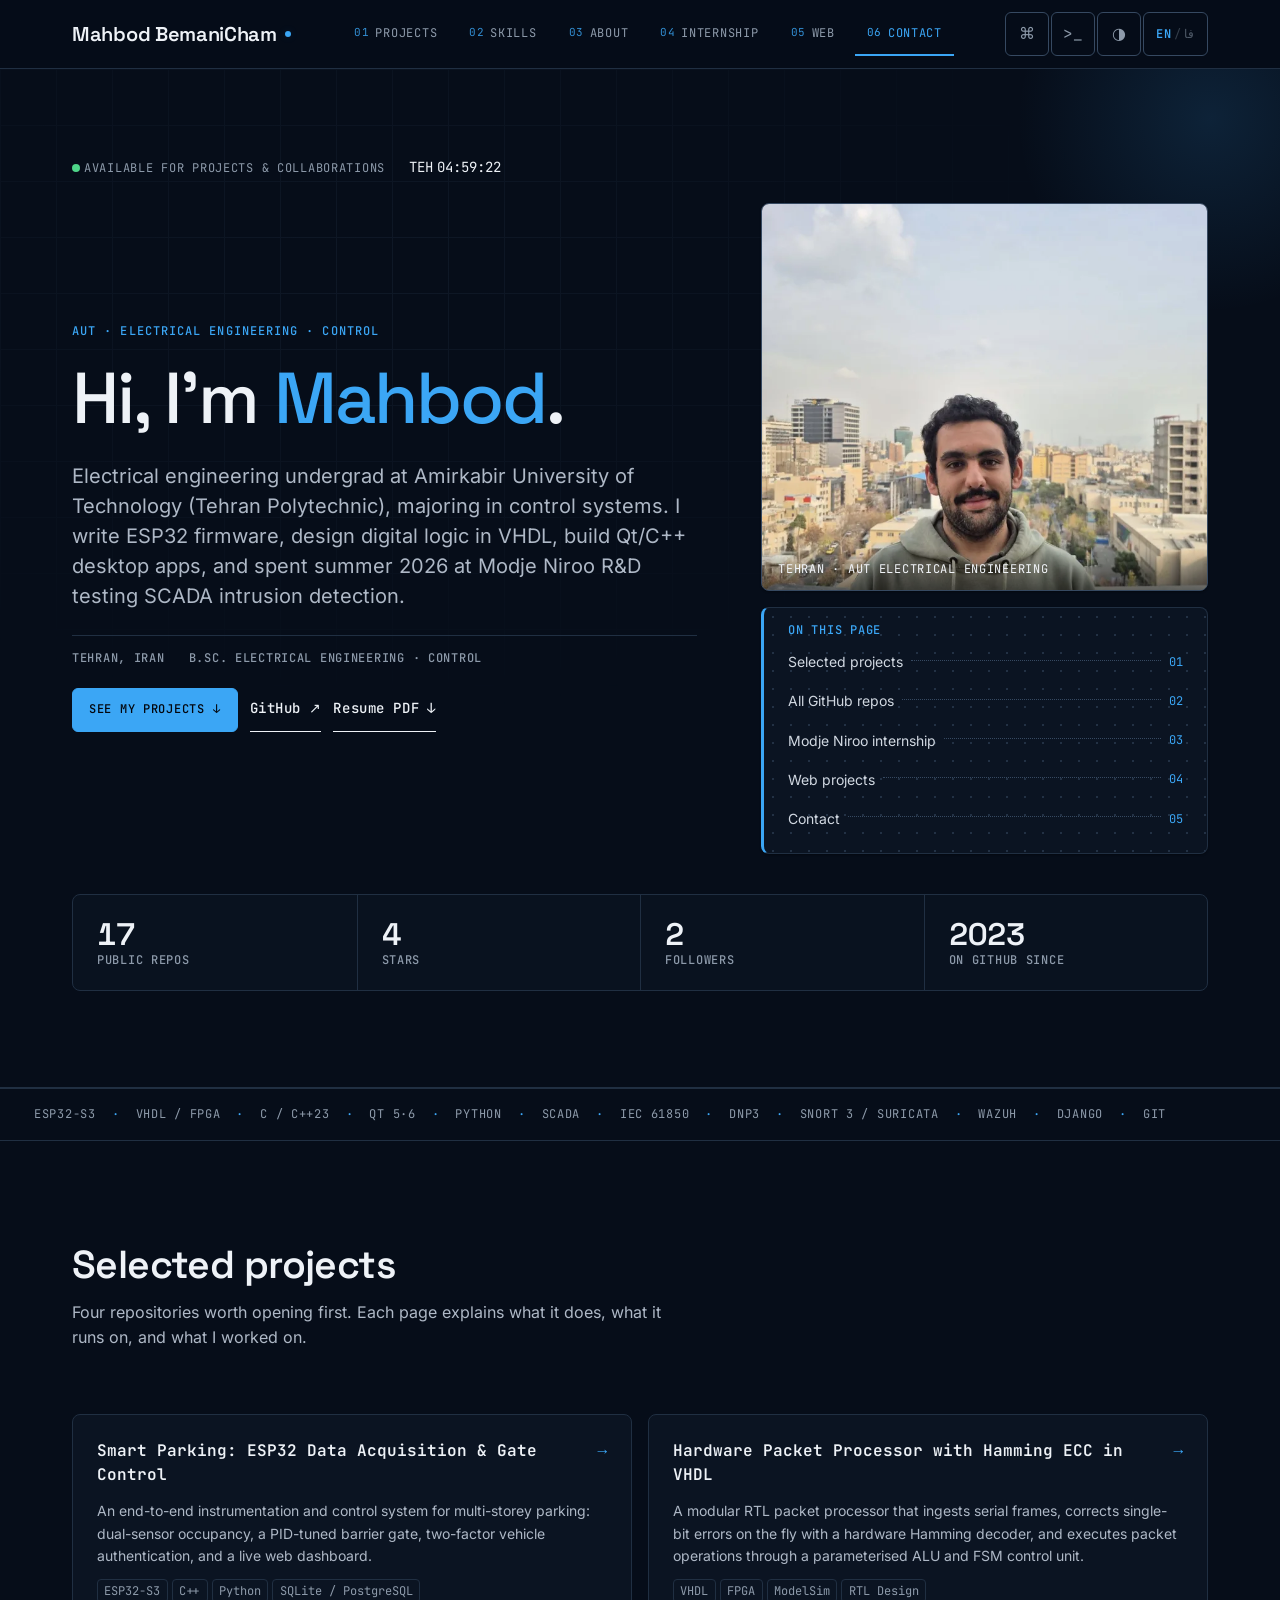
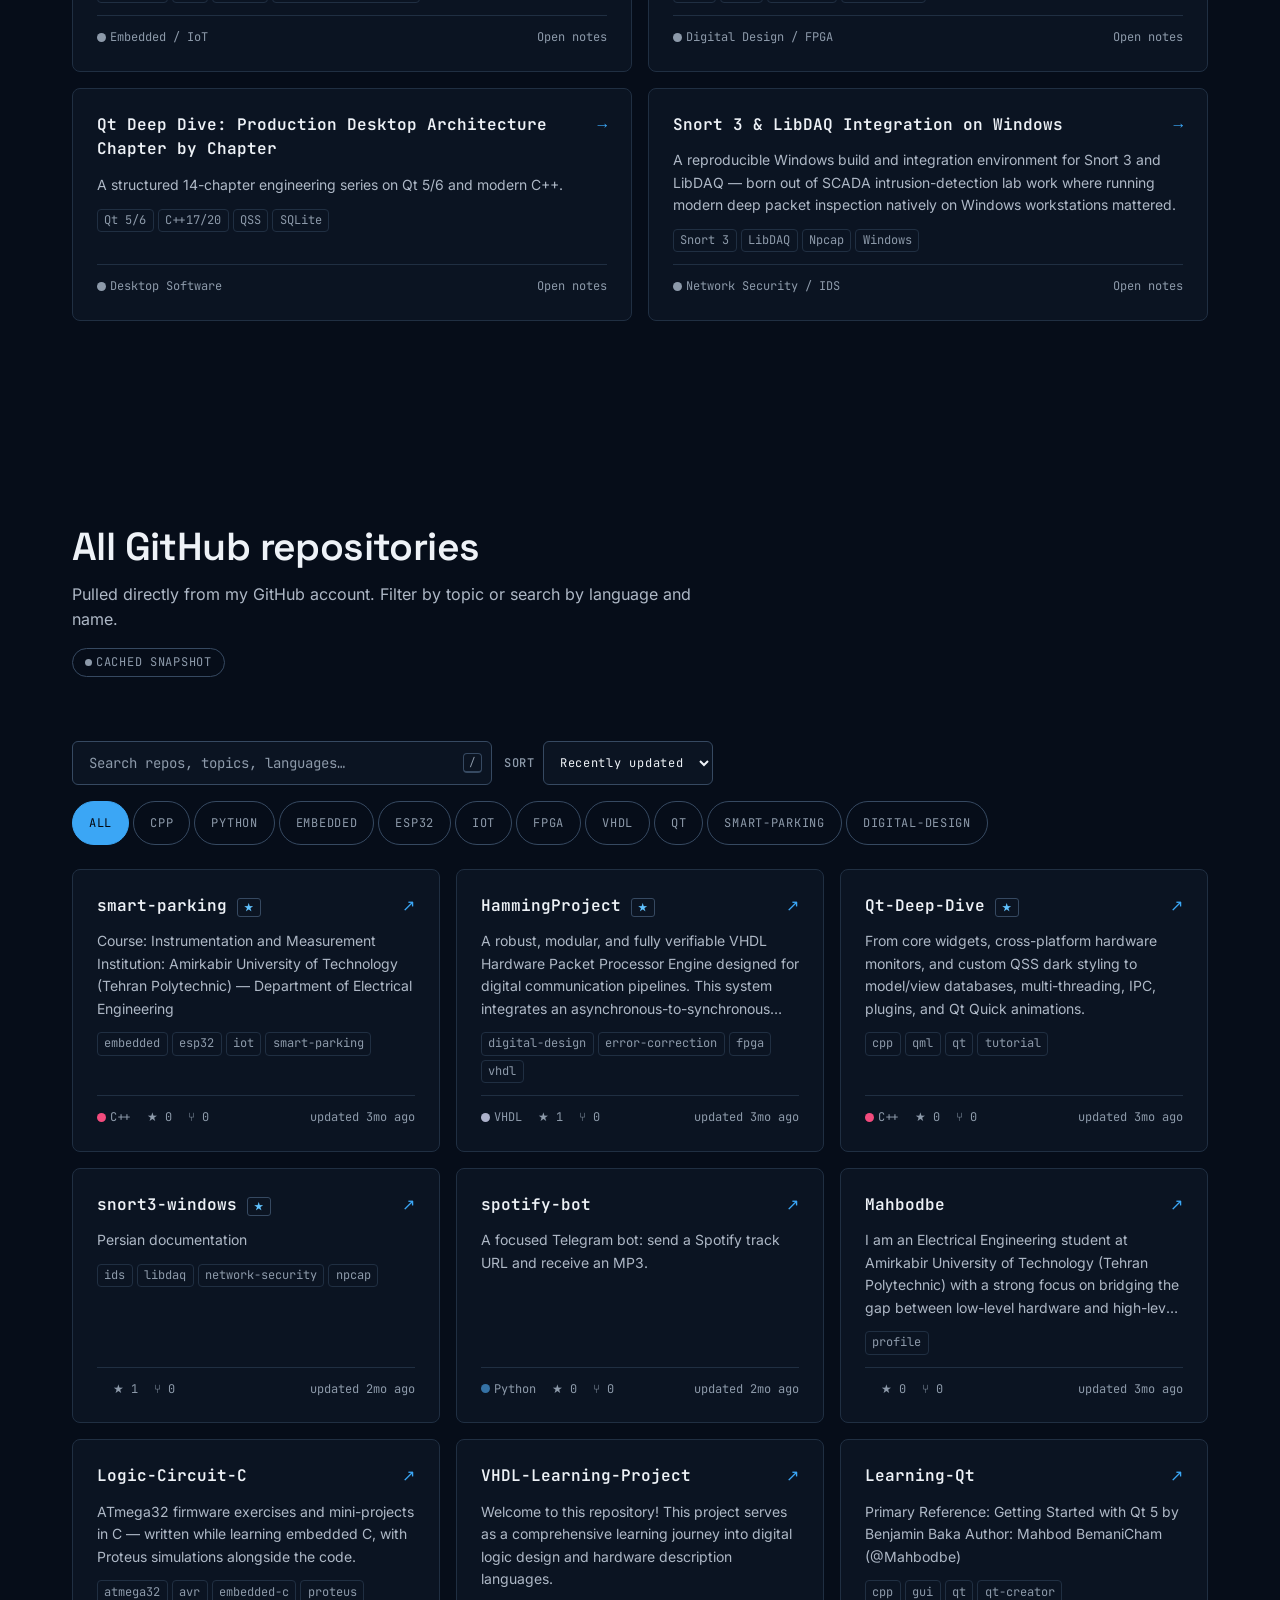
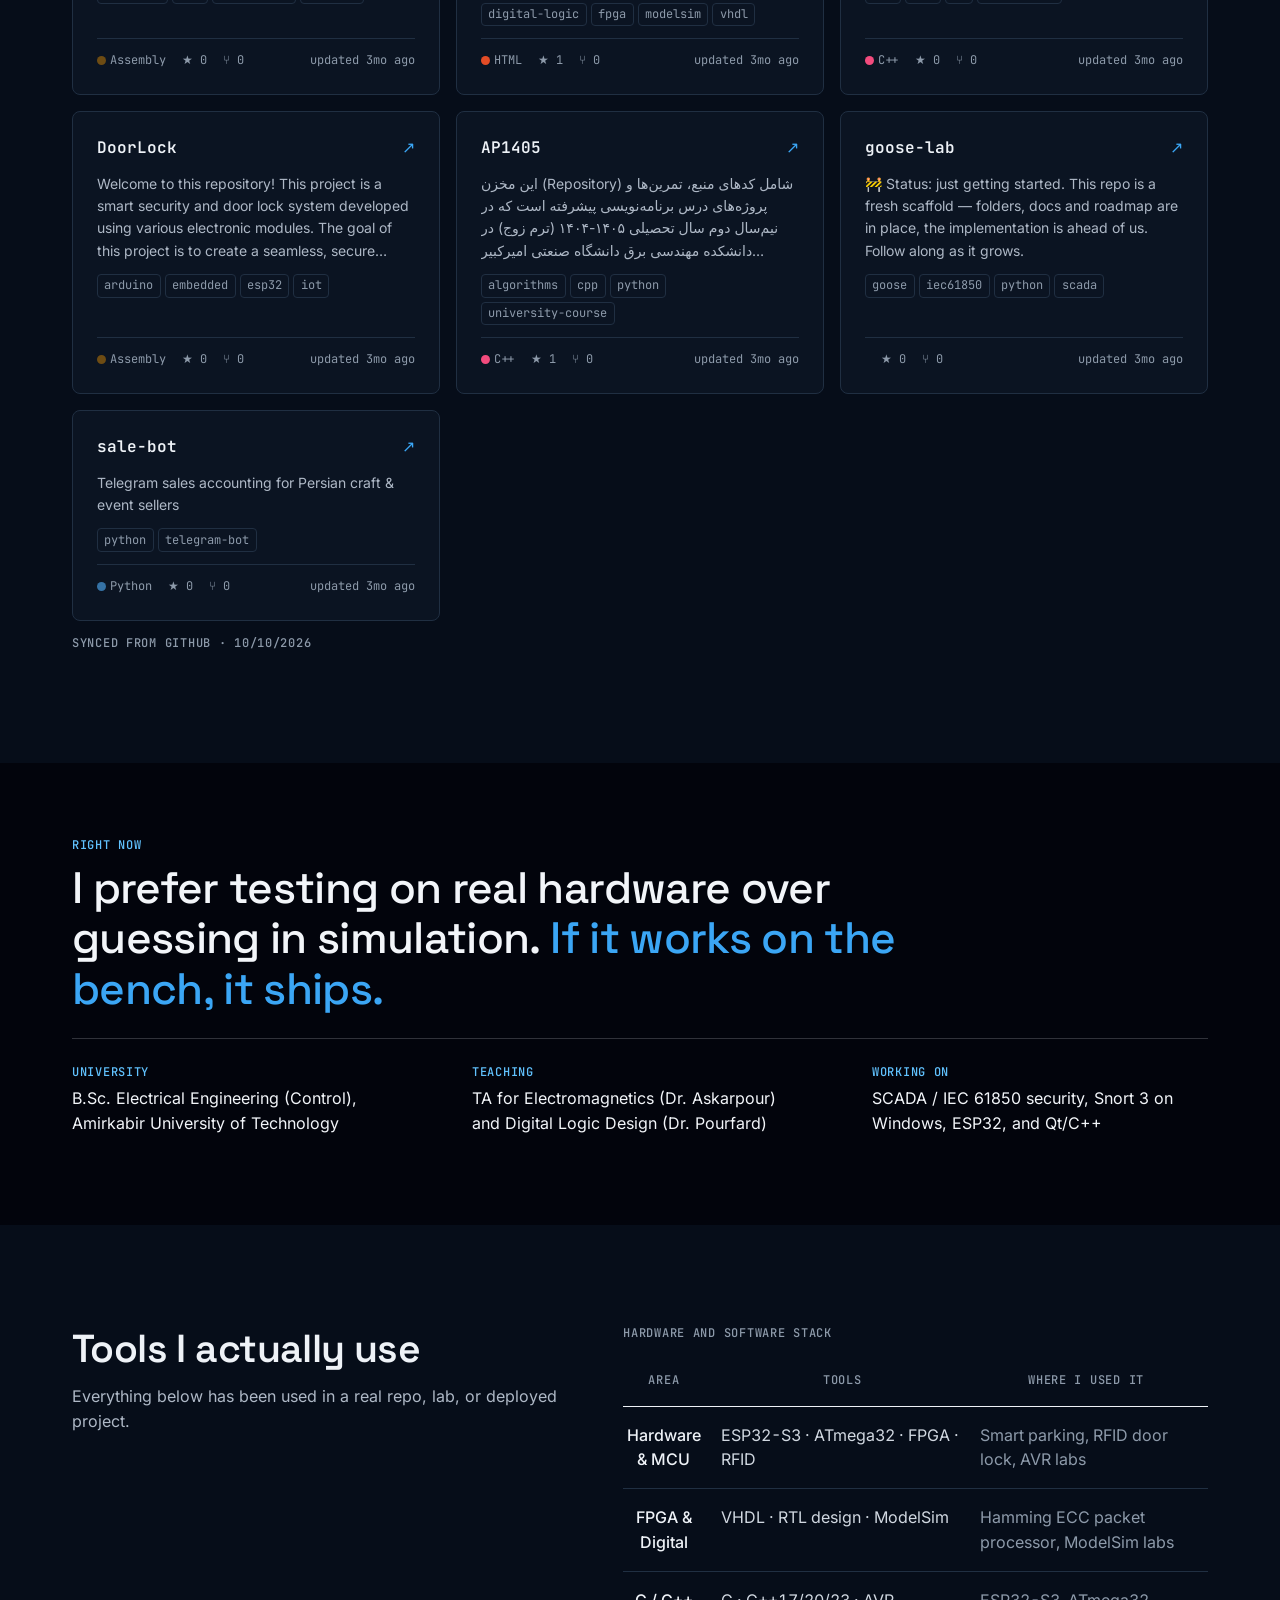
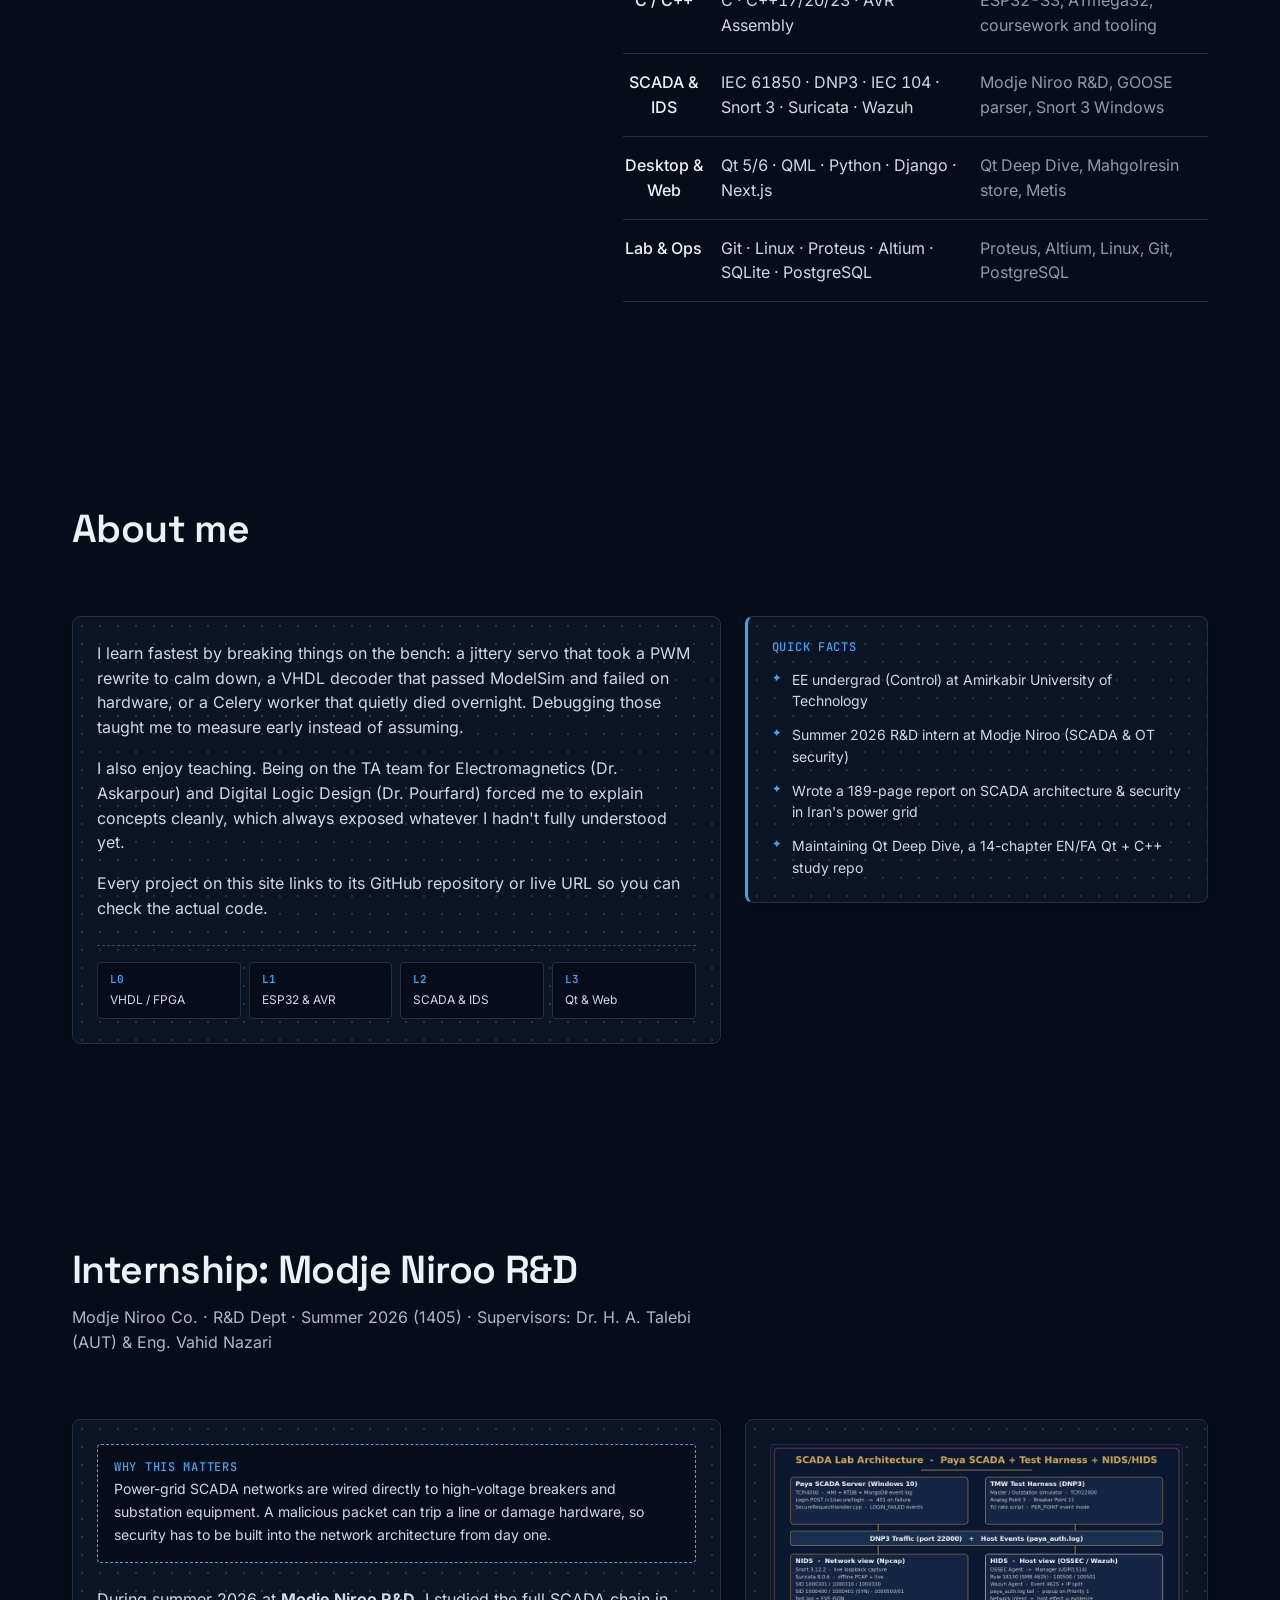
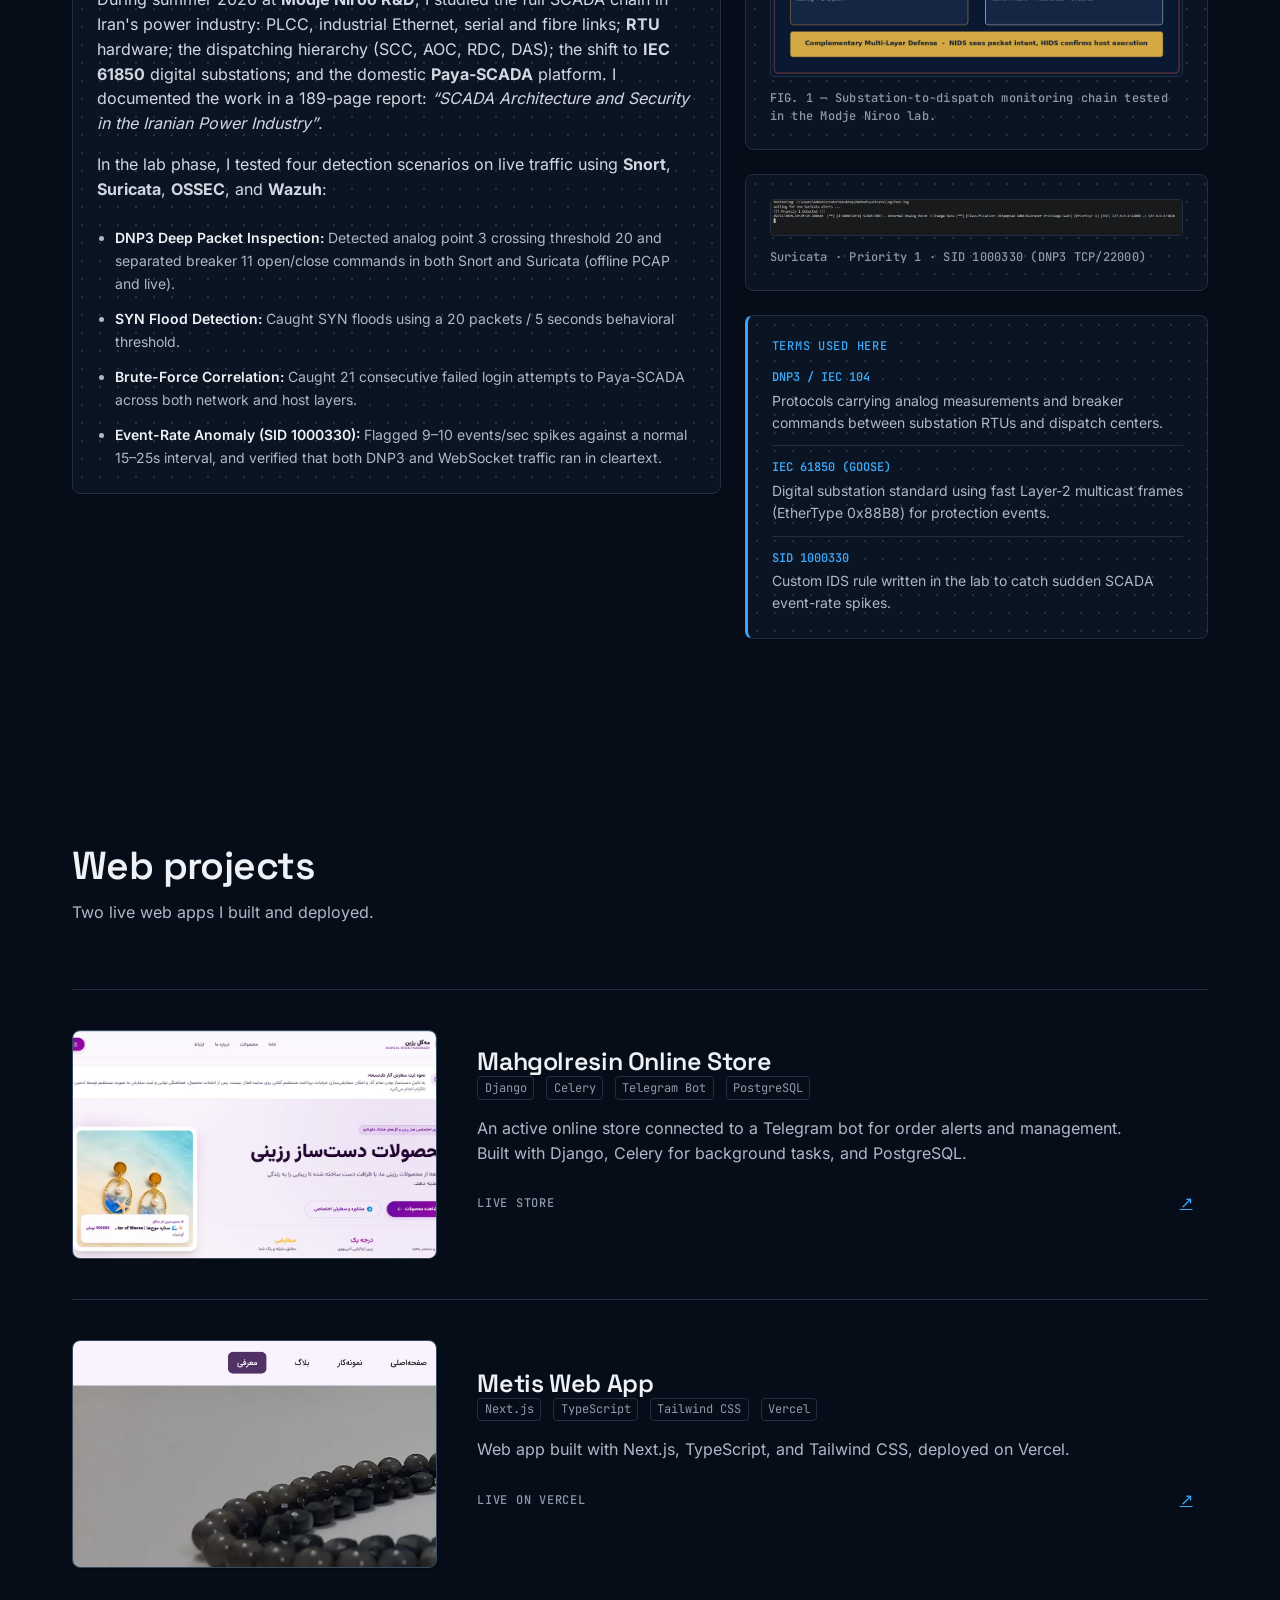
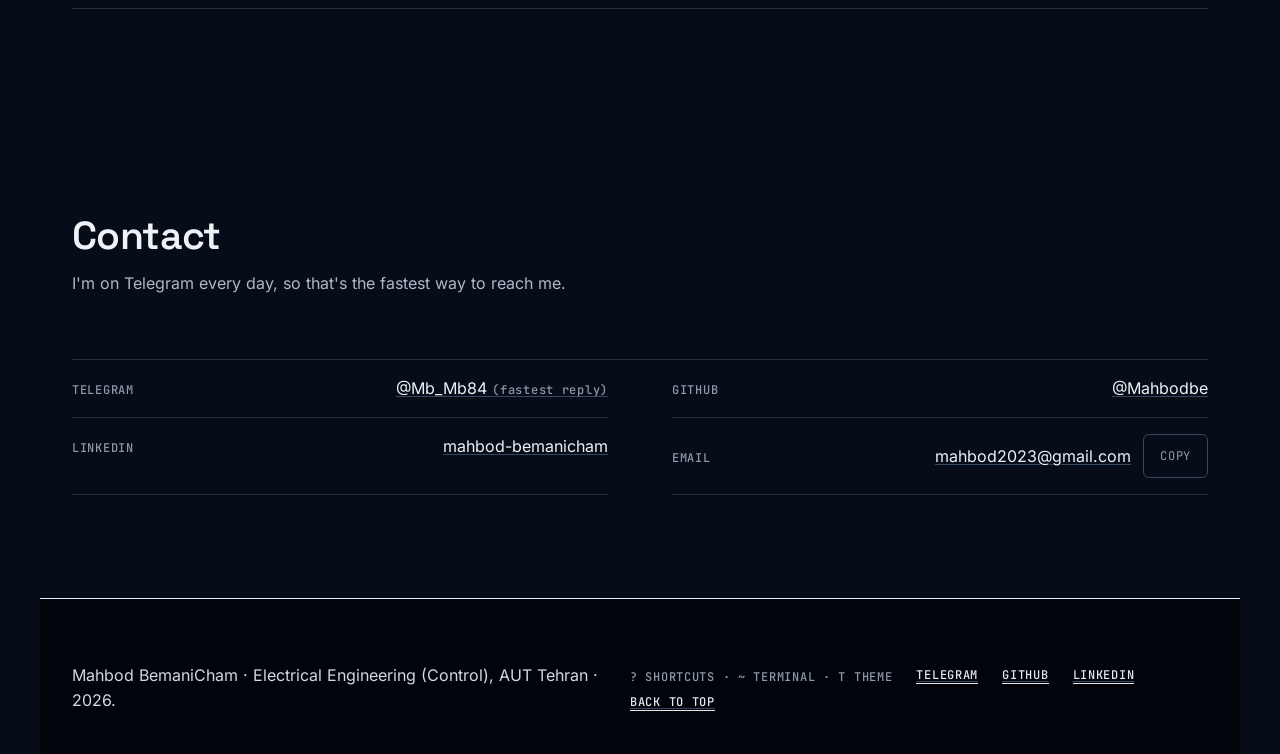
==== commit 13fc3484: "Update 1-page resume PDF, switch Persian font to IBM Plex Sans Arabic, add internship & parking visu" ====
--- a/index.html
+++ b/index.html
@@ -35,9 +35,9 @@
 <script>(function(){document.documentElement.classList.add("js");try{var t=localStorage.getItem("site_theme");if(t)document.documentElement.setAttribute("data-theme",t);}catch(e){}})();</script>
 <link rel="preload" href="/fonts/inter-latin-wght-normal.woff2" as="font" type="font/woff2" crossorigin />
 <link rel="preload" href="/fonts/space-grotesk-latin-wght-normal.woff2" as="font" type="font/woff2" crossorigin />
-<link rel="stylesheet" href="/css/fonts.css?v=c6578b5c" />
-<link rel="stylesheet" href="/css/tokens.css?v=f0bd39eb" />
-<link rel="stylesheet" href="/css/site.css?v=8086b0d4" />
+<link rel="stylesheet" href="/css/fonts.css?v=5f127a23" />
+<link rel="stylesheet" href="/css/tokens.css?v=1e645a3e" />
+<link rel="stylesheet" href="/css/site.css?v=a736a0ec" />
 <script type="application/ld+json">{"@context": "https://schema.org", "@graph": [{"@type": "WebSite", "@id": "https://nomoreidea.ir/#website", "url": "https://nomoreidea.ir/", "name": "Mahbod BemaniCham", "alternateName": "مهبد بمانی‌چم", "inLanguage": ["en", "fa"], "publisher": {"@id": "https://nomoreidea.ir/#person"}}, {"@type": "ProfilePage", "@id": "https://nomoreidea.ir/#profile", "url": "https://nomoreidea.ir/", "name": "Mahbod BemaniCham — Electrical Engineering, Embedded, FPGA & SCADA", "description": "Mahbod BemaniCham, Electrical Engineering (Control) student at Amirkabir University of Technology. Projects in ESP32, VHDL/FPGA, SCADA security (Snort 3 / IEC 61850), Qt/C++, and web.", "inLanguage": "en", "dateCreated": "2025-01-01T00:00:00+03:30", "dateModified": "2026-11-25T00:00:00+03:30", "isPartOf": {"@id": "https://nomoreidea.ir/#website"}, "mainEntity": {"@type": "Person", "@id": "https://nomoreidea.ir/#person", "name": "Mahbod BemaniCham", "alternateName": "Mahbodbe", "identifier": "Mahbodbe", "url": "https://nomoreidea.ir/", "image": "https://nomoreidea.ir/images/mahbod.jpg", "jobTitle": "Electrical Engineering Student (Control Systems)", "description": "Mahbod BemaniCham, Electrical Engineering (Control) student at Amirkabir University of Technology. Projects in ESP32, VHDL/FPGA, SCADA security (Snort 3 / IEC 61850), Qt/C++, and web.", "address": {"@type": "PostalAddress", "addressLocality": "Tehran", "addressCountry": "IR"}, "alumniOf": {"@type": "CollegeOrUniversity", "name": "Amirkabir University of Technology", "alternateName": ["Tehran Polytechnic", "دانشگاه صنعتی امیرکبیر"]}, "sameAs": ["https://github.com/Mahbodbe", "https://www.linkedin.com/in/mahbod-bemanicham-048b252ab", "https://t.me/Mb_Mb84"], "knowsAbout": ["Embedded Systems", "Digital Design", "FPGA", "VHDL", "ESP32", "Control Systems", "SCADA", "IEC 61850", "DNP3", "Snort 3", "Suricata", "Wazuh", "OT Security", "Qt", "Django"]}, "primaryImageOfPage": {"@type": "ImageObject", "url": "https://nomoreidea.ir/images/og-image.jpg"}}]}</script>
 </head>
 
@@ -288,36 +288,12 @@
         </div>
         <aside class="lab-aside">
           <figure class="nb-card lab-fig">
-            <svg viewBox="0 0 420 210" width="420" height="210" role="img" aria-label="SCADA defense architecture diagram">
-              <rect x="10" y="14" width="114" height="58" rx="8" fill="none" stroke="currentColor" stroke-opacity="0.35" stroke-width="1.2"/>
-              <text x="67" y="38" text-anchor="middle" font-size="11" font-weight="600" fill="currentColor" class="svg-mono">FIELD / RTU</text>
-              <text x="67" y="55" text-anchor="middle" font-size="9.5" fill="currentColor" opacity="0.72" class="svg-mono">CT/VT · Breaker 11</text>
-
-              <line x1="124" y1="43" x2="152" y2="43" stroke="var(--color-accent)" stroke-width="1.6" stroke-dasharray="3 2"/>
-              <polygon points="152,39 160,43 152,47" fill="var(--color-accent)"/>
-
-              <rect x="160" y="14" width="118" height="58" rx="8" fill="none" stroke="var(--color-accent)" stroke-width="1.5"/>
-              <text x="219" y="38" text-anchor="middle" font-size="11" font-weight="600" fill="var(--color-accent)" class="svg-mono">IDMZ + IDS</text>
-              <text x="219" y="55" text-anchor="middle" font-size="9.5" fill="currentColor" opacity="0.8" class="svg-mono">Snort · Suricata</text>
-
-              <line x1="278" y1="43" x2="306" y2="43" stroke="var(--color-accent)" stroke-width="1.6" stroke-dasharray="3 2"/>
-              <polygon points="306,39 314,43 306,47" fill="var(--color-accent)"/>
-
-              <rect x="314" y="14" width="96" height="58" rx="8" fill="none" stroke="currentColor" stroke-opacity="0.35" stroke-width="1.2"/>
-              <text x="362" y="38" text-anchor="middle" font-size="11" font-weight="600" fill="currentColor" class="svg-mono">PAYA-SCADA</text>
-              <text x="362" y="55" text-anchor="middle" font-size="9.5" fill="currentColor" opacity="0.72" class="svg-mono">HMI · Dispatch</text>
-
-              <line x1="219" y1="72" x2="219" y2="108" stroke="var(--color-ok)" stroke-width="1.5"/>
-              <line x1="362" y1="72" x2="362" y2="108" stroke="var(--color-ok)" stroke-width="1.5" stroke-dasharray="3 2"/>
-              <line x1="219" y1="108" x2="362" y2="108" stroke="var(--color-ok)" stroke-width="1.5"/>
-
-              <rect x="120" y="114" width="200" height="54" rx="8" fill="none" stroke="var(--color-ok)" stroke-width="1.4"/>
-              <text x="220" y="137" text-anchor="middle" font-size="11" font-weight="600" fill="var(--color-ok)" class="svg-mono">WAZUH / OSSEC SIEM</text>
-              <text x="220" y="154" text-anchor="middle" font-size="9.5" fill="currentColor" opacity="0.78" class="svg-mono">Network + Host Correlation</text>
-
-              <text x="210" y="194" text-anchor="middle" font-size="9.5" fill="currentColor" opacity="0.65" class="svg-mono">DNP3 DPI · SYN 20/5s · 21 Failed Logins · SID 1000330</text>
-            </svg>
+            <img src="/images/internship/scada-lab-arch.png" width="1280" height="720" alt="SCADA Lab Architecture — Paya SCADA, TMW DNP3 Test Harness, Snort/Suricata NIDS and OSSEC/Wazuh HIDS" loading="lazy" decoding="async" />
             <figcaption class="label" data-i18n="int_fig_cap">FIG. 1 — Substation-to-dispatch monitoring chain tested in the Modje Niroo lab.</figcaption>
+          </figure>
+          <figure class="nb-card lab-fig">
+            <img src="/images/internship/suricata-sid-1000330.jpg" width="1100" height="106" alt="Suricata live Priority 1 alert for custom rule SID 1000330 on DNP3 port 22000" loading="lazy" decoding="async" />
+            <figcaption class="label">Suricata · Priority 1 · SID 1000330 (DNP3 TCP/22000)</figcaption>
           </figure>
           <div class="nb-card nb-card--spine glossary">
             <p class="label nb-card__eyebrow" data-i18n="glossary_title">Terms used here</p>
--- a/css/fonts.css
+++ b/css/fonts.css
@@ -2,8 +2,7 @@
 @font-face{font-family:"Inter";font-style:normal;font-weight:100 900;font-display:swap;src:url("../fonts/inter-latin-wght-normal.woff2") format("woff2-variations");unicode-range:U+0000-00FF,U+0131,U+0152-0153,U+02BB-02BC,U+02C6,U+02DA,U+02DC,U+2000-206F,U+2074,U+20AC,U+2122,U+2191,U+2193,U+2212,U+2215,U+FEFF,U+FFFD}
 @font-face{font-family:"Space Grotesk";font-style:normal;font-weight:300 700;font-display:swap;src:url("../fonts/space-grotesk-latin-wght-normal.woff2") format("woff2-variations");unicode-range:U+0000-00FF,U+0131,U+0152-0153,U+02BB-02BC,U+02C6,U+02DA,U+02DC,U+2000-206F,U+2074,U+20AC,U+2122,U+2191,U+2193,U+2212,U+2215,U+FEFF,U+FFFD}
 @font-face{font-family:"JetBrains Mono";font-style:normal;font-weight:100 800;font-display:swap;src:url("../fonts/jetbrains-mono-latin-wght-normal.woff2") format("woff2-variations");unicode-range:U+0000-00FF,U+0131,U+0152-0153,U+02BB-02BC,U+02C6,U+02DA,U+02DC,U+2000-206F,U+2074,U+20AC,U+2122,U+2191,U+2193,U+2212,U+2215,U+FEFF,U+FFFD}
-@font-face{font-family:"Vazirmatn";font-style:normal;font-weight:400;font-display:swap;src:url("../fonts/vazirmatn-arabic-400-normal.woff2") format("woff2");unicode-range:U+0600-06FF,U+0750-077F,U+0870-088E,U+0890-0891,U+0897-08E1,U+08E3-08FF,U+200C-200E,U+2010-2011,U+204F,U+2E41,U+FB50-FDFF,U+FE70-FE74,U+FE76-FEFC}
-@font-face{font-family:"Vazirmatn";font-style:normal;font-weight:500;font-display:swap;src:url("../fonts/vazirmatn-arabic-500-normal.woff2") format("woff2");unicode-range:U+0600-06FF,U+0750-077F,U+0870-088E,U+0890-0891,U+0897-08E1,U+08E3-08FF,U+200C-200E,U+2010-2011,U+204F,U+2E41,U+FB50-FDFF,U+FE70-FE74,U+FE76-FEFC}
-@font-face{font-family:"Vazirmatn";font-style:normal;font-weight:600;font-display:swap;src:url("../fonts/vazirmatn-arabic-600-normal.woff2") format("woff2");unicode-range:U+0600-06FF,U+0750-077F,U+0870-088E,U+0890-0891,U+0897-08E1,U+08E3-08FF,U+200C-200E,U+2010-2011,U+204F,U+2E41,U+FB50-FDFF,U+FE70-FE74,U+FE76-FEFC}
-@font-face{font-family:"Vazirmatn";font-style:normal;font-weight:700;font-display:swap;src:url("../fonts/vazirmatn-arabic-700-normal.woff2") format("woff2");unicode-range:U+0600-06FF,U+0750-077F,U+0870-088E,U+0890-0891,U+0897-08E1,U+08E3-08FF,U+200C-200E,U+2010-2011,U+204F,U+2E41,U+FB50-FDFF,U+FE70-FE74,U+FE76-FEFC}
-@font-face{font-family:"Vazirmatn";font-style:normal;font-weight:400 700;font-display:swap;src:url("../fonts/vazirmatn-latin-400-normal.woff2") format("woff2");unicode-range:U+0000-00FF,U+0131,U+0152-0153,U+02BB-02BC,U+02C6,U+02DA,U+02DC,U+2000-206F,U+2074,U+20AC,U+2122,U+2191,U+2193,U+2212,U+2215,U+FEFF,U+FFFD}
+@font-face{font-family:"IBM Plex Sans Arabic";font-style:normal;font-weight:400;font-display:swap;src:url("../fonts/ibm-plex-sans-arabic-400.woff2") format("woff2");unicode-range:U+0600-06FF,U+0750-077F,U+0870-088E,U+0890-0891,U+0897-08E1,U+08E3-08FF,U+200C-200E,U+2010-2011,U+204F,U+2E41,U+FB50-FDFF,U+FE70-FE74,U+FE76-FEFC}
+@font-face{font-family:"IBM Plex Sans Arabic";font-style:normal;font-weight:500;font-display:swap;src:url("../fonts/ibm-plex-sans-arabic-500.woff2") format("woff2");unicode-range:U+0600-06FF,U+0750-077F,U+0870-088E,U+0890-0891,U+0897-08E1,U+08E3-08FF,U+200C-200E,U+2010-2011,U+204F,U+2E41,U+FB50-FDFF,U+FE70-FE74,U+FE76-FEFC}
+@font-face{font-family:"IBM Plex Sans Arabic";font-style:normal;font-weight:600;font-display:swap;src:url("../fonts/ibm-plex-sans-arabic-600.woff2") format("woff2");unicode-range:U+0600-06FF,U+0750-077F,U+0870-088E,U+0890-0891,U+0897-08E1,U+08E3-08FF,U+200C-200E,U+2010-2011,U+204F,U+2E41,U+FB50-FDFF,U+FE70-FE74,U+FE76-FEFC}
+@font-face{font-family:"IBM Plex Sans Arabic";font-style:normal;font-weight:700;font-display:swap;src:url("../fonts/ibm-plex-sans-arabic-700.woff2") format("woff2");unicode-range:U+0600-06FF,U+0750-077F,U+0870-088E,U+0890-0891,U+0897-08E1,U+08E3-08FF,U+200C-200E,U+2010-2011,U+204F,U+2E41,U+FB50-FDFF,U+FE70-FE74,U+FE76-FEFC}
--- a/css/tokens.css
+++ b/css/tokens.css
@@ -129,7 +129,7 @@
 :root {
   --font-display: "Space Grotesk", "Inter Tight", ui-sans-serif, system-ui, sans-serif;
   --font-body:    "Inter", ui-sans-serif, system-ui, sans-serif;
-  --font-fa:      "Vazirmatn", ui-sans-serif, system-ui, sans-serif;
+  --font-fa:      "IBM Plex Sans Arabic", "Inter", ui-sans-serif, system-ui, sans-serif;
   --font-label:   "JetBrains Mono", ui-monospace, "SF Mono", Menlo, monospace;
   --font-mono:    "JetBrains Mono", ui-monospace, "SF Mono", Menlo, monospace;
   --display-weight: 500;
--- a/css/site.css
+++ b/css/site.css
@@ -497,6 +497,12 @@
 .nav__link { gap: 0.35rem; }
 .nav__num { font-family: var(--font-mono); font-size: 0.6875rem; color: var(--color-accent); opacity: 0.85; }
 .nav__link.is-active .nav__num { opacity: 1; }
+@media (max-width: 63.99rem) {
+  .nav__num { display: none; }
+}
+@media (max-width: 55.99rem) {
+  .nav__links { display: none; }
+}
 
 .hero__eyebrow { margin: 0; color: var(--color-accent); letter-spacing: 0.09em; }
 .hero__actions { display: flex; flex-wrap: wrap; gap: var(--space-sm); align-items: center; }
@@ -595,7 +601,7 @@
 .proof-list strong { color: var(--color-ink); font-weight: 600; }
 
 .lab-fig { margin: 0; display: flex; flex-direction: column; gap: var(--space-sm); color: var(--color-ink); }
-.lab-fig svg { width: 100%; height: auto; background: var(--color-paper); border-radius: var(--radius-inner); border: var(--rule-hair) solid var(--color-rule); }
+.lab-fig img, .lab-fig svg { width: 100%; height: auto; background: var(--color-paper); border-radius: var(--radius-inner); border: var(--rule-hair) solid var(--color-rule); }
 .svg-mono { font-family: var(--font-mono); }
 .lab-fig figcaption { line-height: 1.5; text-transform: none; letter-spacing: 0.02em; }
 
